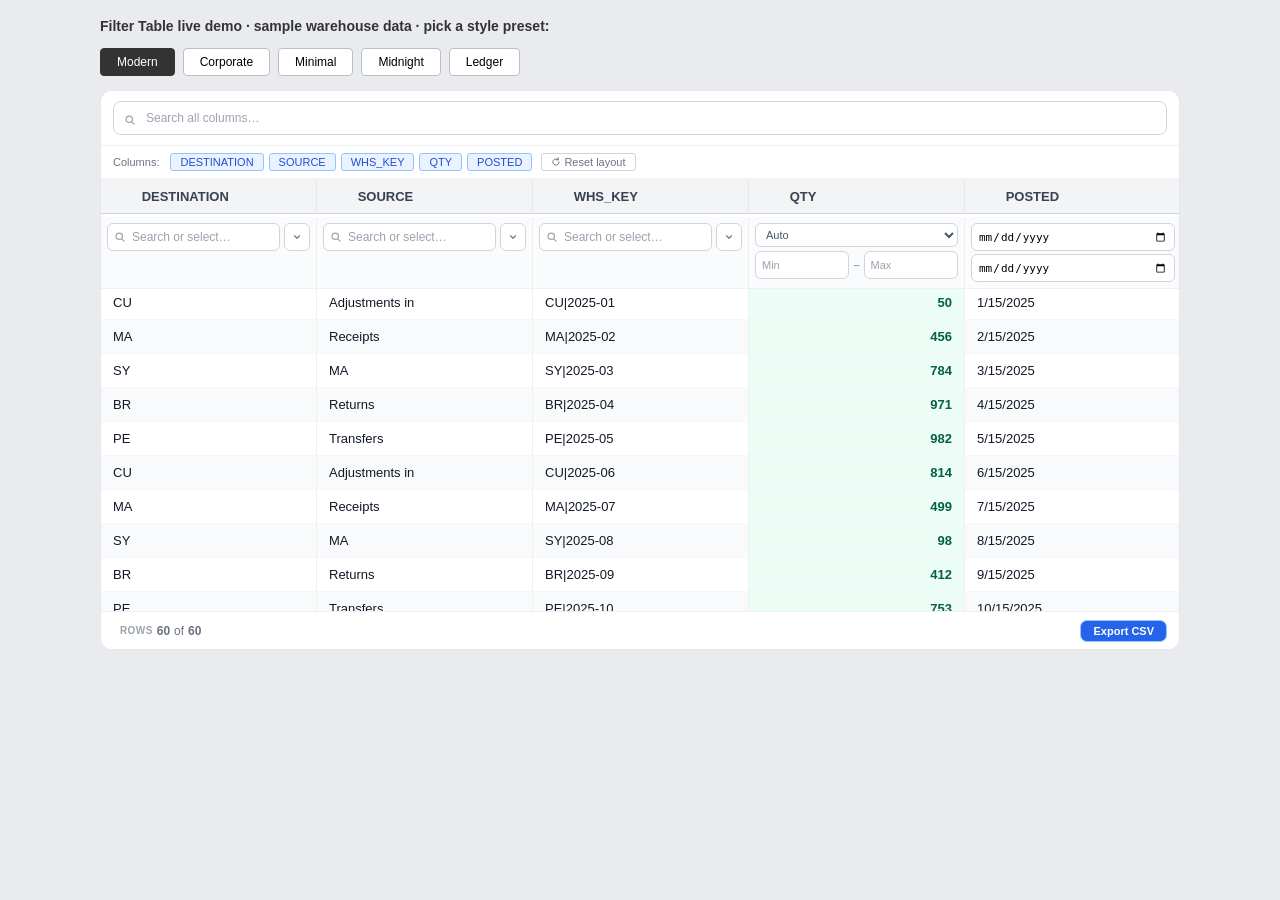
==== demo.html @ 3dacf533 "Filter Table website: product, support and privacy pages, live demo" ====
<!doctype html>
<html>
<head>
<meta charset="utf-8">
<title>Filter Table for Power BI - Live Demo</title>
<style>
  body { margin: 0; padding: 18px; background: #E9EBEF; font-family: "Segoe UI", Arial, sans-serif; }
  .bar { max-width: 1080px; margin: 0 auto 14px; display: flex; gap: 8px; align-items: center; }
  .bar b { font-size: 14px; color: #333; margin-right: 8px; font-weight: 600; }
  .bar button { padding: 6px 16px; border: 1px solid #B9BFC9; background: #fff; border-radius: 4px; cursor: pointer; font-size: 12px; }
  .bar button.on { background: #333; color: #fff; border-color: #333; }
  #stage { max-width: 1080px; height: 560px; margin: 0 auto; }
</style>
</head>
<body>
<div class="bar"><b>Filter Table live demo &middot; sample warehouse data &middot; pick a style preset:</b></div>
<div class="bar" id="btns"></div>
<div id="stage"></div>
<script>window.powerbi = { visuals: {} };</script>
<script>
var filterTableOm2024AAA;(()=>{"use strict";var t={754(t,e,o){o.d(e,{Ap:()=>f,Kx:()=>a,PA:()=>g,St:()=>l,Tn:()=>c,YJ:()=>n,iB:()=>p,jF:()=>u,sk:()=>h});var r=o(639);class i{}class s extends i{}class a{}class l extends i{}class n extends s{constructor(t){super(),Object.assign(this,null!=t?t:new Object({}))}}class c extends s{}class d extends i{constructor(t){super(),Object.assign(this,t)}getFormattingSlice(t,e){const o=this.type,i=this.name,s={displayName:(0,r.Ld)(this,"displayName",e),description:(0,r.Ld)(this,"description",e),uid:t+"-"+i};return Object.assign(Object.assign({},s),{control:{type:o,properties:this.getFormattingComponent(t,e)},disabled:this.disabled,disabledReason:(0,r.Ld)(this,"disabledReason",e)})}getFormattingComponent(t,e){let o=this.value;return(null==o?void 0:o.displayNameKey)&&(o={displayName:null==e?void 0:e.getDisplayName(o.displayNameKey),value:o.value}),{descriptor:r.yp(t,this),value:o}}getRevertToDefaultDescriptor(t){return[{objectName:t,propertyName:this.name}]}setPropertiesValues(t,e){var o;const i=null===(o=null==t?void 0:t[e])||void 0===o?void 0:o[this.name];this.value=r.De(this,i,this.value)}}class u extends d{constructor(t){super(t),this.type="ToggleSwitch"}}class h extends d{constructor(t){super(t),this.type="ColorPicker"}getFormattingComponent(t){return Object.assign(Object.assign({},super.getFormattingComponent(t)),{defaultColor:this.defaultColor,isNoFillItemSupported:this.isNoFillItemSupported})}}class p extends d{constructor(t){super(t),this.type="NumUpDown"}getFormattingComponent(t){return Object.assign(Object.assign({},super.getFormattingComponent(t)),{options:this.options})}}class f extends p{constructor(){super(...arguments),this.type="Slider"}}class g extends d{constructor(t){super(t),this.type="Dropdown"}getFormattingComponent(t,e){return Object.assign(Object.assign({},super.getFormattingComponent(t,e)),{items:this.getFormattingItems(e,this.items)})}getFormattingItems(t,e){return e.map(e=>Object.assign(Object.assign({},e),{displayName:(0,r.Ld)(e,"displayName",t)}))}setValue(t,e){const o=this.getFormattingItems(e,this.items).find(e=>e.value===t);this.value=o||this.items[0]}}},667(t,e,o){var r=o(754),i=o(639);o.d(e,["A",0,class{constructor(t){this.localizationManager=t}populateFormattingSettingsModel(t,e){var o,i;const s=new t,a=null===(o=null==e?void 0:e.metadata)||void 0===o?void 0:o.objects;return a&&(null===(i=s.cards)||void 0===i||i.forEach(t=>{var e;t instanceof r.St&&(null===(e=t.topLevelSlice)||void 0===e||e.setPropertiesValues(a,t.name));const o=t instanceof r.Tn?[t]:t.groups;null==o||o.forEach(e=>{var o,r,i,s;null===(o=e.topLevelSlice)||void 0===o||o.setPropertiesValues(a,t.name),null===(r=null==e?void 0:e.slices)||void 0===r||r.forEach(e=>{null==e||e.setPropertiesValues(a,t.name)}),null===(s=null===(i=null==e?void 0:e.container)||void 0===i?void 0:i.containerItems)||void 0===s||s.forEach(e=>{var o,r;null===(o=null==e?void 0:e.slices)||void 0===o||o.forEach(e=>{null==e||e.setPropertiesValues(a,t.name)}),null===(r=null==e?void 0:e.groups)||void 0===r||r.forEach(e=>{var o,r;null===(o=null==e?void 0:e.topLevelSlice)||void 0===o||o.setPropertiesValues(a,t.name),null===(r=null==e?void 0:e.slices)||void 0===r||r.forEach(e=>{null==e||e.setPropertiesValues(a,t.name)})})})})})),s}buildFormattingModel(t){const e={cards:[]};return t.cards.filter(({visible:t=!0})=>t).forEach(t=>{var o;const s={displayName:(0,i.Ld)(t,"displayName",this.localizationManager),description:(0,i.Ld)(t,"description",this.localizationManager),disabled:t.disabled,disabledReason:(0,i.Ld)(t,"disabledReason",this.localizationManager),groups:[],uid:t.name+"-card",analyticsPane:t.analyticsPane},a=t.name;this.setTopLevelToggleSliceClone(t,s,a),null===(o=t.onPreProcess)||void 0===o||o.call(t);const l=t instanceof r.Tn,n=l?[t].filter(({visible:t=!0})=>t):t.groups.filter(({visible:t=!0})=>t);null==n||n.forEach(t=>{const e=this.buildCardGroupInstances(t,s,l,a);s.groups.push(e)}),s.revertToDefaultDescriptors=this.getRevertToDefaultDescriptor(t),e.cards.push(s)}),e}buildCardGroupInstances(t,e,o,r){const s=t.name+"-group",a={displayName:o?void 0:(0,i.Ld)(t,"displayName",this.localizationManager),description:o?void 0:(0,i.Ld)(t,"description",this.localizationManager),slices:[],uid:s,collapsible:t.collapsible,delaySaveSlices:t.delaySaveSlices,disabled:t.disabled,disabledReason:(0,i.Ld)(t,"disabledReason",this.localizationManager)},l={};if(t.container){const e=a.uid+"-container",o=this.buildContainerGroupInstance(t.container,e,r,l);a.displayName="Apply settings to",a.sliceWithContainer=!1,a.collapsible=!1,a.container=o}return t.slices&&(this.setTopLevelToggleSliceClone(t,null==a.displayName?e:a,r),this.buildFormattingSlices({slices:t.slices,objectName:r,sliceNames:l,formattingSlices:a.slices})),a}buildContainerGroupInstance(t,e,o,r){const s={displayName:(0,i.Ld)(t,"displayName",this.localizationManager),description:(0,i.Ld)(t,"description",this.localizationManager),containerItems:[],uid:e};return t.containerItems.filter(({visible:t=!0})=>t).forEach(t=>{if(!t)return;const a=t.displayNameKey?t.displayNameKey:t.displayName,l=e+a,n={displayName:(0,i.Ld)(t,"displayName",this.localizationManager),slices:[],groups:[],uid:l};t.slices&&this.buildFormattingSlices({slices:t.slices,objectName:o,sliceNames:r,formattingSlices:n.slices}),t.groups&&t.groups.forEach(t=>{const e={displayName:(0,i.Ld)(t,"displayName",this.localizationManager),description:(0,i.Ld)(t,"description",this.localizationManager),slices:[],uid:t.name+"-container-group",collapsible:t.collapsible,delaySaveSlices:t.delaySaveSlices,disabled:t.disabled,disabledReason:(0,i.Ld)(t,"disabledReason",this.localizationManager)};this.setTopLevelToggleSliceClone(t,e,o),this.buildFormattingSlices({slices:t.slices,objectName:o,sliceNames:r,formattingSlices:e.slices}),n.groups.push(e)}),s.containerItems.push(n)}),s}buildFormattingSlices({slices:t,objectName:e,sliceNames:o,formattingSlices:r}){null==t||t.filter(({visible:t=!0})=>t).forEach(t=>{const i=null==t?void 0:t.getFormattingSlice(e,this.localizationManager);i&&(void 0===o[t.name]?o[t.name]=0:(o[t.name]++,i.uid=`${i.uid}-${o[t.name]}`),r.push(i))})}getRevertToDefaultDescriptor(t){var e;const o={},i=[];let s,a=[];t instanceof r.St&&t.topLevelSlice&&i.push(...null===(e=t.topLevelSlice)||void 0===e?void 0:e.getRevertToDefaultDescriptor(t.name));const l=t instanceof r.Tn?[t].filter(({visible:t=!0})=>t):t.groups.filter(({visible:t=!0})=>t);return null==l||l.forEach(e=>{var r,l;s=this.getSlicesRevertToDefaultDescriptor(t.name,e.slices,o,e.topLevelSlice),null===(l=null===(r=e.container)||void 0===r?void 0:r.containerItems)||void 0===l||l.forEach(e=>{var r;a=a.concat(this.getSlicesRevertToDefaultDescriptor(t.name,e.slices,o)),null===(r=e.groups)||void 0===r||r.forEach(e=>{a=a.concat(this.getSlicesRevertToDefaultDescriptor(t.name,e.slices,o))})}),i.push(...s.concat(a))}),i}getSlicesRevertToDefaultDescriptor(t,e,o,r){let i=[];return r&&(o[r.name]=!0,i=i.concat(r.getRevertToDefaultDescriptor(t))),null==e||e.forEach(e=>{e&&!o[e.name]&&(o[e.name]=!0,i=i.concat(e.getRevertToDefaultDescriptor(t)))}),i}setTopLevelToggleSliceClone(t,e,o){if(t.topLevelSlice){const r=t.topLevelSlice.getFormattingSlice(o,this.localizationManager);r.suppressDisplayName=!0,e.topLevelToggle=r}}}])},674(t,e,o){o.d(e,{OZ:()=>i.A,z0:()=>r});var r=o(754),i=o(667)},639(t,e,o){function r(t,e){return{objectName:t,propertyName:e.name,selector:e.selector,altConstantValueSelector:e.altConstantSelector,instanceKind:e.instanceKind}}function i(t,e,o){return null==e||"object"==typeof e&&!e.solid?o:e.solid?{value:null==e?void 0:e.solid.color}:"Dropdown"===(null==t?void 0:t.type)&&t.items?t.items.find(t=>t.value==e):e}function s(t,e,o){var r;return o&&t[e.toString()+"Key"]?o.getDisplayName(t[e.toString()+"Key"]):null===(r=t[e])||void 0===r?void 0:r.toString()}o.d(e,{De:()=>i,Ld:()=>s,yp:()=>r})},473(t,e,o){o.d(e,{S:()=>y});var r=o(674);class i extends r.z0.YJ{constructor(){super(...arguments),this.stylePreset=new r.z0.PA({name:"stylePreset",displayName:"Style preset",description:"One-click theme for the whole table. Presets override the colour settings below; choose Modern to use your own colours.",value:{displayName:"Modern",value:0},items:[{displayName:"Modern",value:0},{displayName:"Corporate",value:1},{displayName:"Minimal",value:2},{displayName:"Midnight",value:3},{displayName:"Ledger",value:4}]}),this.zebraRows=new r.z0.jF({name:"zebraRows",displayName:"Zebra rows",description:"Shade every other row with the alternate row colour",value:!0}),this.name="tableStyle_style",this.displayName="Style",this.slices=[this.stylePreset,this.zebraRows]}}class s extends r.z0.YJ{constructor(){super(...arguments),this.headerBgColor=new r.z0.sk({name:"headerBgColor",displayName:"Background",value:{value:"#F3F4F6"}}),this.headerFontColor=new r.z0.sk({name:"headerFontColor",displayName:"Text colour",value:{value:"#374151"}}),this.headerFontWeight=new r.z0.Ap({name:"headerFontWeight",displayName:"Font weight",value:600,options:{minValue:{type:0,value:300},maxValue:{type:1,value:900}}}),this.name="tableStyle_header",this.displayName="Header",this.slices=[this.headerBgColor,this.headerFontColor,this.headerFontWeight]}}class a extends r.z0.YJ{constructor(){super(...arguments),this.rowBgColor=new r.z0.sk({name:"rowBgColor",displayName:"Background",value:{value:"#FFFFFF"}}),this.alternateRowColor=new r.z0.sk({name:"alternateRowColor",displayName:"Alternate row colour",value:{value:"#F9FAFB"}}),this.rowFontColor=new r.z0.sk({name:"rowFontColor",displayName:"Text colour",value:{value:"#111827"}}),this.fontSize=new r.z0.Ap({name:"fontSize",displayName:"Font size (px)",value:13,options:{minValue:{type:0,value:9},maxValue:{type:1,value:24}}}),this.densityMode=new r.z0.PA({name:"densityMode",displayName:"Density",description:"Compact and Spacious use fixed row heights; Comfortable uses the row height below",value:{displayName:"Comfortable",value:1},items:[{displayName:"Compact",value:0},{displayName:"Comfortable",value:1},{displayName:"Spacious",value:2}]}),this.rowHeight=new r.z0.Ap({name:"rowHeight",displayName:"Row height (px)",value:34,options:{minValue:{type:0,value:22},maxValue:{type:1,value:80}}}),this.cellAlignment=new r.z0.PA({name:"cellAlignment",displayName:"Cell alignment",description:"Auto right-aligns numbers and left-aligns everything else",value:{displayName:"Auto",value:0},items:[{displayName:"Auto",value:0},{displayName:"Left",value:1},{displayName:"Centre",value:2},{displayName:"Right",value:3}]}),this.frozenColumns=new r.z0.iB({name:"frozenColumns",displayName:"Frozen columns (pin left)",description:"Keeps the first N columns visible while scrolling horizontally",value:0,options:{minValue:{type:0,value:0},maxValue:{type:1,value:5}}}),this.name="tableStyle_rows",this.displayName="Rows",this.slices=[this.rowBgColor,this.alternateRowColor,this.rowFontColor,this.fontSize,this.densityMode,this.rowHeight,this.cellAlignment,this.frozenColumns]}}class l extends r.z0.YJ{constructor(){super(...arguments),this.numberFormat=new r.z0.PA({name:"numberFormat",displayName:"Number format",value:{displayName:"Auto",value:0},items:[{displayName:"Auto",value:0},{displayName:"Currency",value:1},{displayName:"Percent",value:2},{displayName:"Integer",value:3}]}),this.currencySymbol=new r.z0.PA({name:"currencySymbol",displayName:"Currency symbol",value:{displayName:"AUD ($)",value:0},items:[{displayName:"AUD ($)",value:0},{displayName:"USD ($)",value:1},{displayName:"GBP (£)",value:2},{displayName:"EUR (€)",value:3},{displayName:"JPY (¥)",value:4}]}),this.decimalPlaces=new r.z0.iB({name:"decimalPlaces",displayName:"Decimal places",value:2,options:{minValue:{type:0,value:0},maxValue:{type:1,value:6}}}),this.dateFormat=new r.z0.PA({name:"dateFormat",displayName:"Date format",value:{displayName:"Local default",value:0},items:[{displayName:"Local default",value:0},{displayName:"DD/MM/YYYY",value:1},{displayName:"YYYY-MM-DD",value:2},{displayName:"Mon YYYY",value:3}]}),this.blankDisplay=new r.z0.PA({name:"blankDisplay",displayName:"Blank cell display",value:{displayName:"Empty",value:0},items:[{displayName:"Empty",value:0},{displayName:"Dash (—)",value:1},{displayName:"N/A",value:2},{displayName:"Zero",value:3}]}),this.name="tableStyle_values",this.displayName="Numbers & dates",this.slices=[this.numberFormat,this.currencySymbol,this.decimalPlaces,this.dateFormat,this.blankDisplay]}}class n extends r.z0.St{constructor(){super(...arguments),this.styleGroup=new i,this.headerGroup=new s,this.rowsGroup=new a,this.valuesGroup=new l,this.stylePreset=this.styleGroup.stylePreset,this.zebraRows=this.styleGroup.zebraRows,this.headerBgColor=this.headerGroup.headerBgColor,this.headerFontColor=this.headerGroup.headerFontColor,this.headerFontWeight=this.headerGroup.headerFontWeight,this.rowBgColor=this.rowsGroup.rowBgColor,this.alternateRowColor=this.rowsGroup.alternateRowColor,this.rowFontColor=this.rowsGroup.rowFontColor,this.fontSize=this.rowsGroup.fontSize,this.densityMode=this.rowsGroup.densityMode,this.rowHeight=this.rowsGroup.rowHeight,this.cellAlignment=this.rowsGroup.cellAlignment,this.frozenColumns=this.rowsGroup.frozenColumns,this.numberFormat=this.valuesGroup.numberFormat,this.currencySymbol=this.valuesGroup.currencySymbol,this.decimalPlaces=this.valuesGroup.decimalPlaces,this.dateFormat=this.valuesGroup.dateFormat,this.blankDisplay=this.valuesGroup.blankDisplay,this.name="tableStyle",this.displayName="Table style",this.groups=[this.styleGroup,this.headerGroup,this.rowsGroup,this.valuesGroup]}}class c extends r.z0.Tn{constructor(){super(...arguments),this.showFilters=new r.z0.jF({name:"showFilters",displayName:"Show column filters",value:!0}),this.showGlobalSearch=new r.z0.jF({name:"showGlobalSearch",displayName:"Global search bar",description:"One search box across all visible columns",value:!0}),this.filterBgColor=new r.z0.sk({name:"filterBgColor",displayName:"Filter input background",value:{value:"#FFFFFF"}}),this.numericFilterMode=new r.z0.PA({name:"numericFilterMode",displayName:"Numeric filter style",description:"How number columns filter by default; each column can override this from its own filter row",value:{displayName:"Auto detect",value:0},items:[{displayName:"Auto detect",value:0},{displayName:"Range (Min/Max)",value:1},{displayName:"Search values",value:2}]}),this.topLevelSlice=this.showFilters,this.name="filterStyle",this.displayName="Column filters",this.slices=[this.showGlobalSearch,this.filterBgColor,this.numericFilterMode]}}class d extends r.z0.YJ{constructor(){super(...arguments),this.enableRowSelection=new r.z0.jF({name:"enableRowSelection",displayName:"Row selection",description:"Click rows to cross-highlight other visuals; Ctrl and Shift multi-select",value:!0}),this.enableCopyActions=new r.z0.jF({name:"enableCopyActions",displayName:"Copy cell / selected rows",description:"Double-click copies a cell; right-click opens the copy menu",value:!0}),this.showColumnSelector=new r.z0.jF({name:"showColumnSelector",displayName:"Column show/hide bar",value:!0}),this.enableSaveLayout=new r.z0.jF({name:"enableSaveLayout",displayName:"Save column layout",description:"Column order, widths and hidden columns are remembered in the report",value:!0}),this.name="proFeatures_interaction",this.displayName="Selection & columns",this.slices=[this.enableRowSelection,this.enableCopyActions,this.showColumnSelector,this.enableSaveLayout]}}class u extends r.z0.YJ{constructor(){super(...arguments),this.enablePagination=new r.z0.jF({name:"enablePagination",displayName:"Pagination",value:!1}),this.pageSize=new r.z0.iB({name:"pageSize",displayName:"Rows per page",value:50,options:{minValue:{type:0,value:10},maxValue:{type:1,value:500}}}),this.topLevelSlice=this.enablePagination,this.name="proFeatures_pagination",this.displayName="Pagination",this.slices=[this.pageSize]}}class h extends r.z0.YJ{constructor(){super(...arguments),this.showTotals=new r.z0.jF({name:"showTotals",displayName:"Totals row",description:"Sums numeric columns across the filtered rows",value:!1}),this.showGroupSubtotals=new r.z0.jF({name:"showGroupSubtotals",displayName:"Group subtotals",value:!0}),this.enableExport=new r.z0.jF({name:"enableExport",displayName:"CSV export button",description:"Exports the filtered rows, not the raw table",value:!1}),this.name="proFeatures_totals",this.displayName="Totals & export",this.slices=[this.showTotals,this.showGroupSubtotals,this.enableExport]}}class p extends r.z0.St{constructor(){super(...arguments),this.selectionGroup=new d,this.paginationGroup=new u,this.totalsGroup=new h,this.enableRowSelection=this.selectionGroup.enableRowSelection,this.enableCopyActions=this.selectionGroup.enableCopyActions,this.showColumnSelector=this.selectionGroup.showColumnSelector,this.enableSaveLayout=this.selectionGroup.enableSaveLayout,this.enablePagination=this.paginationGroup.enablePagination,this.pageSize=this.paginationGroup.pageSize,this.showTotals=this.totalsGroup.showTotals,this.showGroupSubtotals=this.totalsGroup.showGroupSubtotals,this.enableExport=this.totalsGroup.enableExport,this.name="proFeatures",this.displayName="Interaction",this.groups=[this.selectionGroup,this.paginationGroup,this.totalsGroup]}}class f extends r.z0.YJ{constructor(){super(...arguments),this.enableConditionalFormatting=new r.z0.jF({name:"enableConditionalFormatting",displayName:"Conditional formatting",value:!0}),this.conditionalMode=new r.z0.PA({name:"conditionalMode",displayName:"Mode",value:{displayName:"Fixed target",value:0},items:[{displayName:"Fixed target",value:0},{displayName:"% of column max",value:1},{displayName:"Positive / negative",value:2}]}),this.conditionalTarget=new r.z0.iB({name:"conditionalTarget",displayName:"Green when above",value:0,options:{minValue:{type:0,value:-999999999},maxValue:{type:1,value:999999999}}}),this.conditionalThreshold=new r.z0.Ap({name:"conditionalThreshold",displayName:"Green when above (%)",value:50,options:{minValue:{type:0,value:0},maxValue:{type:1,value:100}}}),this.enableSparklines=new r.z0.jF({name:"enableSparklines",displayName:"Mini data bars",description:"Draws a proportional bar behind numeric values",value:!1}),this.topLevelSlice=this.enableConditionalFormatting,this.name="powerFeatures_conditional",this.displayName="Conditional formatting",this.slices=[this.conditionalMode,this.conditionalTarget,this.conditionalThreshold,this.enableSparklines]}}class g extends r.z0.YJ{constructor(){super(...arguments),this.groupByColumn=new r.z0.PA({name:"groupByColumn",displayName:"Group rows by",description:"Collapsible sections per value of the chosen column",value:{displayName:"Off",value:0},items:[{displayName:"Off",value:0},{displayName:"Column 1",value:1},{displayName:"Column 2",value:2},{displayName:"Column 3",value:3},{displayName:"Column 4",value:4},{displayName:"Column 5",value:5},{displayName:"Column 6",value:6},{displayName:"Column 7",value:7},{displayName:"Column 8",value:8},{displayName:"Column 9",value:9},{displayName:"Column 10",value:10},{displayName:"Column 11",value:11},{displayName:"Column 12",value:12},{displayName:"Column 13",value:13},{displayName:"Column 14",value:14},{displayName:"Column 15",value:15}]}),this.name="powerFeatures_grouping",this.displayName="Row grouping",this.slices=[this.groupByColumn]}}class m extends r.z0.YJ{constructor(){super(...arguments),this.enableColumnReorder=new r.z0.jF({name:"enableColumnReorder",displayName:"Drag to reorder",value:!0}),this.enableColumnResize=new r.z0.jF({name:"enableColumnResize",displayName:"Drag to resize",value:!0}),this.autoFitColumns=new r.z0.jF({name:"autoFitColumns",displayName:"Auto-fit widths",description:"Sizes each column to its content, up to the maximum width",value:!1}),this.equalColumnWidths=new r.z0.jF({name:"equalColumnWidths",displayName:"Equal widths",value:!1}),this.equalColumnWidth=new r.z0.iB({name:"equalColumnWidth",displayName:"Equal width (px)",value:140,options:{minValue:{type:0,value:50},maxValue:{type:1,value:1e3}}}),this.minColumnWidth=new r.z0.iB({name:"minColumnWidth",displayName:"Minimum width (px)",value:90,options:{minValue:{type:0,value:50},maxValue:{type:1,value:400}}}),this.maxColumnWidth=new r.z0.iB({name:"maxColumnWidth",displayName:"Maximum auto width (px)",value:360,options:{minValue:{type:0,value:120},maxValue:{type:1,value:1e3}}}),this.enableHyperlinks=new r.z0.jF({name:"enableHyperlinks",displayName:"Clickable hyperlinks",value:!0}),this.name="powerFeatures_columns",this.displayName="Columns & links",this.slices=[this.enableColumnReorder,this.enableColumnResize,this.autoFitColumns,this.equalColumnWidths,this.equalColumnWidth,this.minColumnWidth,this.maxColumnWidth,this.enableHyperlinks]}}class b extends r.z0.St{constructor(){super(...arguments),this.conditionalGroup=new f,this.groupingGroup=new g,this.columnsGroup=new m,this.enableConditionalFormatting=this.conditionalGroup.enableConditionalFormatting,this.conditionalMode=this.conditionalGroup.conditionalMode,this.conditionalTarget=this.conditionalGroup.conditionalTarget,this.conditionalThreshold=this.conditionalGroup.conditionalThreshold,this.enableSparklines=this.conditionalGroup.enableSparklines,this.groupByColumn=this.groupingGroup.groupByColumn,this.enableColumnReorder=this.columnsGroup.enableColumnReorder,this.enableColumnResize=this.columnsGroup.enableColumnResize,this.autoFitColumns=this.columnsGroup.autoFitColumns,this.equalColumnWidths=this.columnsGroup.equalColumnWidths,this.equalColumnWidth=this.columnsGroup.equalColumnWidth,this.minColumnWidth=this.columnsGroup.minColumnWidth,this.maxColumnWidth=this.columnsGroup.maxColumnWidth,this.enableHyperlinks=this.columnsGroup.enableHyperlinks,this.name="powerFeatures",this.displayName="Power features",this.groups=[this.conditionalGroup,this.groupingGroup,this.columnsGroup]}}class y extends r.z0.Kx{constructor(){super(...arguments),this.tableStyle=new n,this.filterStyle=new c,this.proFeatures=new p,this.powerFeatures=new b,this.cards=[this.tableStyle,this.filterStyle,this.proFeatures,this.powerFeatures]}}},848(t,e,o){o.d(e,{b:()=>f});var r=o(674),i=o(473);function s(t){return null==t?"":String(t).replace(/&/g,"&amp;").replace(/</g,"&lt;").replace(/>/g,"&gt;").replace(/"/g,"&quot;").replace(/'/g,"&#39;")}function a(t){if(!t)return"";try{const e=new Date(String(t));return isNaN(e.getTime())?"":e.toISOString().slice(0,10)}catch(t){return""}}function l(){return{text:"",multiSelected:new Set,numMin:"",numMax:"",dateFrom:"",dateTo:"",dropdownOpen:!1}}function n(t){return t.type?.numeric?"number":t.type?.dateTime?"date":"text"}const c=["A$","$","£","€","¥"],d='<svg class="ft-icon" viewBox="0 0 16 16" fill="none" stroke="currentColor" stroke-width="1.6" stroke-linecap="round"><circle cx="7" cy="7" r="4.2"/><line x1="10.4" y1="10.4" x2="13.6" y2="13.6"/></svg>',u='<svg class="ft-icon ft-icon-xs" viewBox="0 0 16 16" fill="none" stroke="currentColor" stroke-width="1.8" stroke-linecap="round"><line x1="4.2" y1="4.2" x2="11.8" y2="11.8"/><line x1="11.8" y1="4.2" x2="4.2" y2="11.8"/></svg>',h='<svg class="ft-icon ft-icon-xs" viewBox="0 0 16 16" fill="none" stroke="currentColor" stroke-width="1.8" stroke-linecap="round" stroke-linejoin="round"><polyline points="4,6 8,10 12,6"/></svg>',p='<svg class="ft-icon ft-icon-xs" viewBox="0 0 16 16" fill="none" stroke="currentColor" stroke-width="1.8" stroke-linecap="round" stroke-linejoin="round"><polyline points="6,4 10,8 6,12"/></svg>';class f{constructor(t){this.tableData=null,this.filters=[],this.globalSearch="",this.hiddenCols=new Set,this.selectedRows=new Set,this.lastSelectedKey=null,this.lastDisplayRowKeys=[],this.sortCol=-1,this.sortDir=1,this.currentPage=1,this.columnOrder=[],this.columnWidths={},this.columnFilterModes={},this.groupCollapsed={},this.uniqueValuesCache={},this.filterApplyTimer=null,this.localRenderTimer=null,this.layoutPersistTimer=null,this.focusReq=null,this.viewport={width:0,height:0},this.isHighContrast=!1,this.hcColors={fg:"#ffffff",bg:"#000000",accent:"#ffff00",border:"#ffffff"},this._outsideMouseHandler=null,this._outsideKeyHandler=null,this.layoutLoadedKey="",this.layoutStore={},this.layoutHydrated=!1,this.selectionIdCache={},this.rowKeyIndex=null,this.rowIndexMap=null,this.lastChromeKey=null,this.lastSelectionSignature=void 0,this.rawTable=null,this.target=t.element,this.host=t.host;try{this.selectionManager=t.host&&"function"==typeof t.host.createSelectionManager?t.host.createSelectionManager():null}catch(t){this.selectionManager=null}try{this.selectionManager?.registerOnSelectCallback?.(t=>{t&&t.length||(this.selectedRows.clear(),this.lastSelectedKey=null,this.lastSelectionSignature=void 0,this.tableData&&this.render())})}catch(t){}this.formattingService=new r.OZ,this.settings=new i.S,this.target.style.overflow="hidden",this.target.style.fontFamily="'Segoe UI', Arial, sans-serif"}layoutGet(t){return Object.prototype.hasOwnProperty.call(this.layoutStore,t)?this.layoutStore[t]:null}layoutSet(t,e){this.layoutStore[t]=String(e),this.schedulePersistLayout()}layoutRemove(t){delete this.layoutStore[t],this.schedulePersistLayout()}schedulePersistLayout(){this.host&&"function"==typeof this.host.persistProperties&&(this.layoutPersistTimer&&clearTimeout(this.layoutPersistTimer),this.layoutPersistTimer=window.setTimeout(()=>{this.layoutPersistTimer=null;try{this.host.persistProperties({merge:[{objectName:"layoutPersist",selector:null,properties:{state:JSON.stringify(this.layoutStore)}}]})}catch(t){}},400))}destroy(){try{this._outsideMouseHandler&&document.removeEventListener("mousedown",this._outsideMouseHandler),this._outsideKeyHandler&&document.removeEventListener("keydown",this._outsideKeyHandler),this.filterApplyTimer&&clearTimeout(this.filterApplyTimer),this.localRenderTimer&&clearTimeout(this.localRenderTimer),this.layoutPersistTimer&&clearTimeout(this.layoutPersistTimer)}catch(t){}}getSelectionIdForRow(t){try{if(this.selectionIdCache||(this.selectionIdCache={}),void 0!==this.selectionIdCache[t])return this.selectionIdCache[t];if(!this.rawTable||!this.host||"function"!=typeof this.host.createSelectionIdBuilder)return null;const e=this.host.createSelectionIdBuilder().withTable(this.rawTable,t).createSelectionId();return this.selectionIdCache[t]=e,e}catch(t){return null}}ensureRowKeyIndex(){if(this.rowKeyIndex)return this.rowKeyIndex;const t={};try{(this.tableData?.rows||[]).forEach((e,o)=>{const r=this.getRowKey(e);(t[r]=t[r]||[]).push(o)})}catch(t){}return this.rowKeyIndex=t,t}syncHostSelection(){try{if(!this.selectionManager)return;const t=Array.from(this.selectedRows).sort().join("|");if(t===this.lastSelectionSignature)return;this.lastSelectionSignature=t;const e=[],o=this.ensureRowKeyIndex();this.selectedRows.forEach(t=>{(o[t]||[]).forEach(t=>{const o=this.getSelectionIdForRow(t);o&&e.push(o)})}),e.length?this.selectionManager.select(e):this.selectionManager.clear()}catch(t){}}update(t){try{this.host.eventService.renderingStarted(t)}catch(t){}try{this.viewport=t.viewport||{width:this.target.clientWidth||0,height:this.target.clientHeight||0},510!==t.type&&2!==t.type&&8!==t.type||this.detectHighContrast(t);const e=t.dataViews;if(!e?.length){this.renderEmpty();try{this.host.eventService.renderingFinished(t)}catch(t){}return}this.settings=this.formattingService.populateFormattingSettingsModel(i.S,e[0]);try{const t=e[0]&&e[0].metadata&&e[0].metadata.objects,o=t&&t.layoutPersist&&t.layoutPersist.state;if(o&&!this.layoutHydrated){this.layoutHydrated=!0;const t=JSON.parse(String(o));for(const e in t)Object.prototype.hasOwnProperty.call(this.layoutStore,e)||(this.layoutStore[e]=String(t[e]))}}catch(t){}const o=e[0],r=o?.table?{columns:o.table.columns.map((t,e)=>({name:t.displayName,type:n(t),index:e,queryName:t.queryName})),rows:(o.table.rows||[]).map(t=>t.map(t=>t??null))}:null;if(!r?.columns.length){this.renderEmpty();try{this.host.eventService.renderingFinished(t)}catch(t){}return}this.rawTable=o&&o.table||null,this.selectionIdCache={},this.lastSelectionSignature=void 0,this.rowKeyIndex=null;const s=new WeakMap;for((r.rows||[]).forEach((t,e)=>s.set(t,e)),this.rowIndexMap=s,this.tableData&&this.tableData.columns.length===r.columns.length&&!this.tableData.columns.some((t,e)=>t.queryName!==r.columns[e].queryName)||(this.sortCol=-1,this.sortDir=1,this.filters=r.columns.map((t,e)=>this.filters[e]??l()),this.selectedRows.clear(),this.uniqueValuesCache={}),this.tableData=r;this.filters.length<this.tableData.columns.length;)this.filters.push(l());this.filters.length=this.tableData.columns.length,this.updateUniqueValueCache(),this.ensureColumnState(),this.render();try{this.host.eventService.renderingFinished(t)}catch(t){}}catch(e){try{this.host.eventService.renderingFailed(t,String(e))}catch(t){}}}detectHighContrast(t){try{if(t.highContrastModeColors||this.host.colorPalette?.isHighContrast){this.isHighContrast=!0;const t=this.host.colorPalette;this.hcColors={fg:t?.foreground?.value||"#ffffff",bg:t?.background?.value||"#000000",accent:t?.foregroundSelected?.value||"#ffff00",border:t?.hyperlink?.value||"#ffffff"}}else this.isHighContrast=!1}catch(t){}}ensureColumnState(){if(!this.tableData)return;const t=this.tableData.columns.length,e=new Set(this.columnOrder.filter(e=>e<t));if(e.size!==t||this.columnOrder.length!==t){const o=Array.from({length:t},(t,e)=>e).filter(t=>!e.has(t));this.columnOrder=[...this.columnOrder.filter(e=>e<t),...o]}}getVisibleColIndexes(){return this.ensureColumnState(),this.columnOrder.filter(t=>!this.hiddenCols.has(t))}getLayoutKey(){return this.tableData?"ft_layout_"+this.tableData.columns.map(t=>t.queryName||t.name).join("|"):""}saveLayoutState(){if(this.settings.proFeatures?.enableSaveLayout?.value)try{const t=this.getLayoutKey();if(!t)return;this.layoutSet(t,JSON.stringify({order:this.columnOrder,widths:this.columnWidths,hidden:Array.from(this.hiddenCols),filterModes:this.columnFilterModes}))}catch(t){}}loadLayoutState(){try{const t=this.getLayoutKey();if(!t||this.layoutLoadedKey===t)return;this.layoutLoadedKey=t;const e=this.layoutGet(t);if(!e)return;const o=JSON.parse(e),r=this.tableData?.columns.length??0;o.order&&Array.isArray(o.order)&&o.order.length===r&&(this.columnOrder=o.order),o.widths&&(this.columnWidths=o.widths),o.hidden&&(this.hiddenCols=new Set(o.hidden)),o.filterModes&&(this.columnFilterModes=o.filterModes)}catch(t){}}resetLayoutState(){try{this.layoutRemove(this.getLayoutKey())}catch(t){}this.columnOrder=[],this.columnWidths={},this.hiddenCols=new Set,this.columnFilterModes={},this.layoutLoadedKey="",this.ensureColumnState(),this.render()}isManagedWidthMode(){const t=this.settings.powerFeatures;return!(!t?.equalColumnWidths?.value&&!t?.autoFitColumns?.value)}getColumnWidth(t){const e=this.settings.powerFeatures,o=Math.max(50,e?.minColumnWidth?.value??90),r=Math.max(o+10,e?.maxColumnWidth?.value??360);return e?.equalColumnWidths?.value?Math.max(o,Math.min(r,e?.equalColumnWidth?.value??140)):null!=this.columnWidths[String(t)]?Math.max(o,this.columnWidths[String(t)]):e?.autoFitColumns?.value?Math.max(o,Math.min(r,this.measureColWidth(t))):Math.max(o,140)}measureColWidth(t){const e=this.tableData?.columns[t];if(!e)return 140;const o=8*e.name.length+40,r=(this.tableData?.rows||[]).slice(0,30).map(e=>String(e[t]??"")).reduce((t,e)=>Math.max(t,7*e.length+20),0);return Math.max(o,r)}getAvailableWidth(){return this.viewport.width||this.target.clientWidth||600}getTableWidth(t){const e=t.reduce((t,e)=>t+this.getColumnWidth(e),0);return Math.max(this.getAvailableWidth(),e)}getStickyLeft(t){const e=this.getVisibleColIndexes();let o=0;for(const r of e){if(r===t)break;o+=this.getColumnWidth(r)}return o}getChoiceVal(t){const e=t?.value;return Number(e&&"object"==typeof e&&"value"in e?e.value:e??0)}getNumericFilterMode(t){const e=this.columnFilterModes[String(t)];if("range"===e)return"range";if("search"===e)return"search";const o=this.getChoiceVal(this.settings.filterStyle?.numericFilterMode??{value:0});return 1===o?"range":2===o||this.getUniqueValues(t).length<=20?"search":"range"}getColFilterModeOverride(t){return this.columnFilterModes[String(t)]??"auto"}updateUniqueValueCache(){if(this.tableData)try{this.tableData.columns.forEach((t,e)=>{const o=t.queryName||t.name||String(e),r=this.uniqueValuesCache[o]||new Set;(this.tableData.rows||[]).forEach(t=>{const o=String(t[e]??"");""!==o&&r.add(o)}),this.uniqueValuesCache[o]=r})}catch(t){}}getUniqueValues(t){if(!this.tableData)return[];const e=this.tableData.columns[t],o=e?.queryName||e?.name||String(t),r=new Set;return(this.uniqueValuesCache[o]||new Set).forEach(t=>{""!==t&&r.add(t)}),(this.tableData.rows||[]).forEach(e=>{const o=String(e[t]??"");""!==o&&r.add(o)}),Array.from(r).sort((t,e)=>t.localeCompare(e,void 0,{numeric:!0}))}getDropdownValues(t){if(!this.tableData)return[];const e=this.filters[t]||l(),o=(e.text||"").trim().toLowerCase(),r=e.multiSelected||new Set,i=this.globalSearch.trim()||this.filters.some((e,o)=>!(o===t||!e)&&(e.text||e.multiSelected.size>0||e.numMin||e.numMax||e.dateFrom||e.dateTo)),s=new Set;i?(this.tableData.rows||[]).forEach(e=>{if(!this.rowPassesFilter(e,t))return;const o=String(e[t]??"");""!==o&&s.add(o)}):this.getUniqueValues(t).forEach(t=>{""!==t&&s.add(t)}),r.forEach(t=>{""!==t&&s.add(t)});let a=Array.from(s).sort((t,e)=>t.localeCompare(e,void 0,{numeric:!0}));if(o){const e=this.tableData.columns[t];a=a.filter(t=>this.textMatchesCell(t,e,o)||r.has(t))}return a.sort((t,e)=>r.has(t)===r.has(e)?t.localeCompare(e,void 0,{numeric:!0}):r.has(t)?-1:1)}textMatchesCell(t,e,o){const r=o.toLowerCase(),i=r.replace(/[,.\s]/g,"");return[String(t??""),this.formatValue(t,e.type||"text")].some(t=>{const e=t.toLowerCase();return e.includes(r)||i&&e.replace(/[,.\s]/g,"").includes(i)})}rowPassesFilter(t,e=-1){if(!this.tableData)return!0;const o=this.tableData.columns;if(this.globalSearch.trim()){const e=this.globalSearch.trim();if(!o.some((o,r)=>!this.hiddenCols.has(r)&&this.textMatchesCell(t[r],o,e)))return!1}return o.every((o,r)=>{if(r===e)return!0;const i=this.filters[r],s=t[r],l=String(s??"");if(i.text&&!this.textMatchesCell(s,o,i.text))return!1;if(i.multiSelected.size>0&&!i.multiSelected.has(l))return!1;if("number"===o.type){const t=Number(s);if(""!==i.numMin&&t<Number(i.numMin))return!1;if(""!==i.numMax&&t>Number(i.numMax))return!1}if("date"===o.type&&(i.dateFrom||i.dateTo)){const t=a(s);if(!t)return!1;if(i.dateFrom&&t<i.dateFrom)return!1;if(i.dateTo&&t>i.dateTo)return!1}return!0})}getFilteredRows(){if(!this.tableData)return[];let t=this.tableData.rows.filter(t=>this.rowPassesFilter(t));if(this.sortCol>=0&&this.sortCol<this.tableData.columns.length){const e=this.tableData.columns[this.sortCol];t.sort((t,o)=>{const r=t[this.sortCol],i=o[this.sortCol];return null==r?1:null==i?-1:"number"===e.type?(Number(r)-Number(i))*this.sortDir:"date"===e.type?a(r).localeCompare(a(i))*this.sortDir:String(r).localeCompare(String(i),void 0,{numeric:!0})*this.sortDir})}return t}getBlankDisplay(){const t=this.getChoiceVal(this.settings.tableStyle?.blankDisplay??{value:0});return 1===t?"—":2===t?"N/A":3===t?"0":""}getCellAlign(t){const e=this.getChoiceVal(this.settings.tableStyle?.cellAlignment??{value:0});return 1===e?"left":2===e?"center":3===e||"number"===t?.type?"right":"left"}getCurrencySymbol(){const t=this.getChoiceVal(this.settings.tableStyle?.currencySymbol??{value:0});return c[t]??"A$"}formatNumber(t){const e=Number(t);if(isNaN(e))return String(t??"");const o=this.getChoiceVal(this.settings.tableStyle?.numberFormat??{value:0}),r=Math.max(0,Math.min(6,this.settings.tableStyle?.decimalPlaces?.value??2));return 1===o?this.getCurrencySymbol()+e.toLocaleString(void 0,{minimumFractionDigits:r,maximumFractionDigits:r}):2===o?(100*e).toLocaleString(void 0,{minimumFractionDigits:r,maximumFractionDigits:r})+"%":3===o?e.toLocaleString(void 0,{maximumFractionDigits:0}):e.toLocaleString(void 0,{maximumFractionDigits:r})}formatDate(t){const e=new Date(String(t));if(isNaN(e.getTime()))return String(t??"");const o=this.getChoiceVal(this.settings.tableStyle?.dateFormat??{value:0}),r=String(e.getDate()).padStart(2,"0"),i=String(e.getMonth()+1).padStart(2,"0"),s=e.getFullYear();return 1===o?`${r}/${i}/${s}`:2===o?`${s}-${i}-${r}`:3===o?e.toLocaleDateString(void 0,{month:"short",year:"numeric"}):e.toLocaleDateString()}formatValue(t,e){if(null==t||""===t)return this.getBlankDisplay();if("number"===e)return this.formatNumber(t);if("date"===e)try{return this.formatDate(t)}catch(e){return String(t)}return String(t)}getNumberStats(t){const e={};return this.tableData?(this.tableData.columns.forEach(o=>{if("number"!==o.type)return;const r=t.map(t=>Number(t[o.index])).filter(t=>!isNaN(t));r.length&&(e[o.index]={min:Math.min(...r),max:Math.max(...r)})}),e):e}getConditionalStyle(t,e,o){if(!this.settings.powerFeatures?.enableConditionalFormatting?.value)return"";if("number"!==e.type)return"";const r=Number(t);if(isNaN(r))return"";const i=this.getChoiceVal(this.settings.powerFeatures?.conditionalMode??{value:0});if(2===i)return r<0?"background:#FEF2F2;color:#991B1B;font-weight:600;":r>0?"background:#ECFDF5;color:#065F46;font-weight:600;":"";if(1===i){const t=o[e.index];if(!t||t.max===t.min)return"";const i=(r-t.min)/(t.max-t.min)*100,s=this.settings.powerFeatures?.conditionalThreshold?.value??50;return i>=s?"background:#ECFDF5;color:#065F46;font-weight:600;":i<100-s?"background:#FEF2F2;color:#991B1B;font-weight:600;":""}const s=Number(this.settings.powerFeatures?.conditionalTarget?.value??0);return r<0?"background:#FEF2F2;color:#991B1B;font-weight:600;":r>s?"background:#ECFDF5;color:#065F46;font-weight:600;":""}getRowKey(t){const e=this.rowIndexMap?.get(t);return encodeURIComponent((t||[]).map(t=>null==t?"":String(t)).join("␟"))+"␟#"+(e??"")}getGroupColIndex(){const t=Math.floor(this.getChoiceVal(this.settings.powerFeatures?.groupByColumn??{value:0}))-1;return this.tableData&&t>=0&&t<this.tableData.columns.length?t:-1}buildDisplayItems(t){const e=this.getGroupColIndex();if(e<0)return t.map(t=>({type:"row",row:t}));const o=new Map;t.forEach(t=>{const r=String(t[e]??"(blank)");o.has(r)||o.set(r,[]),o.get(r).push(t)});const r=[];return o.forEach((t,o)=>{r.push({type:"group",key:o,col:e,count:t.length}),this.groupCollapsed[o]||(t.forEach(t=>r.push({type:"row",row:t,groupKey:o})),this.settings.proFeatures?.showGroupSubtotals?.value&&r.push({type:"subtotal",key:o,rows:t}))}),r}countActiveFilters(){let t=this.globalSearch.trim()?1:0;return this.filters.forEach(e=>{e.text&&t++,e.multiSelected.size>0&&t++,(e.numMin||e.numMax)&&t++,(e.dateFrom||e.dateTo)&&t++}),t}getFilterChips(){if(!this.tableData)return"";const t=[];return this.globalSearch.trim()&&t.push(`<button class="ft-filter-chip" data-chip-type="global"><span>Search</span><strong>${s(this.globalSearch.trim())}</strong><em>${u}</em></button>`),this.filters.forEach((e,o)=>{if(!e)return;const r=this.tableData.columns[o],i=r?.name??`Col ${o+1}`;if(e.multiSelected.size>0){const r=Array.from(e.multiSelected),a=r.slice(0,2).map(s).join(", ")+(r.length>2?" +"+(r.length-2):"");t.push(`<button class="ft-filter-chip" data-chip-type="col" data-chip-col="${o}"><span>${s(i)}</span><strong>${a}</strong><em>${u}</em></button>`)}else e.text?t.push(`<button class="ft-filter-chip" data-chip-type="col" data-chip-col="${o}"><span>${s(i)}</span><strong>contains ${s(e.text)}</strong><em>${u}</em></button>`):e.numMin||e.numMax?t.push(`<button class="ft-filter-chip" data-chip-type="col" data-chip-col="${o}"><span>${s(i)}</span><strong>${s(e.numMin||"min")} – ${s(e.numMax||"max")}</strong><em>${u}</em></button>`):(e.dateFrom||e.dateTo)&&t.push(`<button class="ft-filter-chip" data-chip-type="col" data-chip-col="${o}"><span>${s(i)}</span><strong>${s(e.dateFrom||"from")} – ${s(e.dateTo||"to")}</strong><em>${u}</em></button>`)}),t.length?`<div class="ft-active-filters"><span class="ft-chip-label">Active filters</span>${t.join("")}<button class="ft-filter-chip-clear" id="ft-clear-chip-all">Clear all</button></div>`:""}getTypeBadge(t){const e=this.tableData?.columns[t]?.type;return"number"===e?"#":"date"===e?"D":"T"}isUrl(t){return/^https?:\/\//i.test(String(t||"").trim())}renderCell(t,e,o){const r=this.formatValue(t,e.type),i=String(t??"").trim();if(this.settings.powerFeatures?.enableHyperlinks?.value&&this.isUrl(i))return`<a class="ft-link" href="${s(i)}" target="_blank" rel="noopener noreferrer">${s(r||i)}</a>`;if(this.settings.powerFeatures?.enableSparklines?.value&&"number"===e.type){const i=Number(t),a=o[e.index];if(!isNaN(i)&&a)return`<div class="ft-spark"><div class="ft-spark-bar" style="width:${(a.max===a.min?100:Math.max(0,Math.min(100,(i-a.min)/(a.max-a.min)*100))).toFixed(1)}%"></div><span>${s(r)}</span></div>`}return s(r)}copyText(t){if(null!=t)try{navigator.clipboard.writeText(String(t)).then(()=>this.showToast("Copied"),()=>this.fallbackCopy(String(t)))}catch(e){this.fallbackCopy(String(t))}}fallbackCopy(t){try{const e=document.createElement("textarea");e.value=t,e.style.cssText="position:fixed;left:-9999px;top:0;",document.body.appendChild(e),e.select(),document.execCommand("copy"),e.remove(),this.showToast("Copied")}catch(t){this.showToast("Copy blocked")}}showToast(t){try{this.target.querySelector(".ft-toast")?.remove();const e=document.createElement("div");e.className="ft-toast",e.textContent=t,this.target.appendChild(e),setTimeout(()=>{try{e.remove()}catch(t){}},1400)}catch(t){}}showContextMenu(t,e,o){if(!this.settings.proFeatures?.enableCopyActions?.value)return;this.target.querySelector(".ft-context-menu")?.remove();const r=document.createElement("div");r.className="ft-context-menu";const i=this.target.getBoundingClientRect(),s=Math.max(4,e-i.left),a=Math.max(4,o-i.top);r.style.cssText=`position:absolute;left:${s}px;top:${a}px;z-index:99999;`,r.innerHTML='<button type="button" class="ft-cm-item" data-action="copy-value">Copy value</button>',this.target.style.position="relative",this.target.appendChild(r),r.addEventListener("mousedown",t=>{t.preventDefault(),t.stopPropagation()}),r.addEventListener("click",e=>{e.stopPropagation();const o=e.target.closest(".ft-cm-item");"copy-value"===o?.dataset.action&&(this.copyText(t),setTimeout(()=>r.remove(),300))}),setTimeout(()=>{document.addEventListener("mousedown",()=>{try{r.remove()}catch(t){}},{once:!0})},0)}copySelectedRows(){if(!this.tableData)return;const t=this.getVisibleColIndexes(),e=this.getFilteredRows().filter(t=>this.selectedRows.has(this.getRowKey(t)));if(!e.length)return;const o=t.map(t=>this.tableData.columns[t].name).join("\t"),r=e.map(e=>t.map(t=>String(e[t]??"").replace(/\t|\r?\n/g," ")).join("\t")).join("\n");this.copyText(o+"\n"+r)}csvEsc(t){return`"${String(t??"").replace(/"/g,'""').replace(/\r?\n/g," ")}"`}buildCsv(){if(!this.tableData)return"";const t=this.getVisibleColIndexes().map(t=>this.tableData.columns[t]);return"\ufeff"+t.map(t=>this.csvEsc(t.name)).join(",")+"\r\n"+this.getFilteredRows().map(e=>t.map(t=>this.csvEsc(e[t.index])).join(",")).join("\r\n")}async exportCsv(){const t=this.buildCsv();if(!t)return void this.showToast("No rows to export");const e=this.host.downloadService;if(e?.exportVisualsContent)try{return await e.exportVisualsContent(t,"filter-table-export.csv","csv","Filter Table CSV export"),void this.showToast("CSV download requested")}catch(t){}this.copyText(t.replace(/^\uFEFF/,"")),this.showToast("Export unavailable, CSV copied to clipboard")}getFilterTarget(t){try{const e=this.rawTable?.columns?.[t.index]?.expr;if(e?.source?.entity&&e?.ref)return{table:String(e.source.entity),column:String(e.ref)}}catch(t){}const e=t.queryName?String(t.queryName):"";if(!e||e.indexOf(".")<0||e.indexOf("(")>=0)return null;const o=e.split("."),r=o.pop(),i=o.join(".");return i&&r?{table:i,column:r}:null}getPowerBIFilters(){if(!this.tableData)return[];const t=[];return this.tableData.columns.forEach((e,o)=>{const r=this.filters[o],i=this.getFilterTarget(e);if(r&&i)if("text"===e.type)r.multiSelected.size>0?t.push({$schema:"https://powerbi.com/product/schema#basic",target:i,operator:"In",values:Array.from(r.multiSelected),filterType:1}):r.text&&t.push({$schema:"https://powerbi.com/product/schema#advanced",target:i,logicalOperator:"And",conditions:[{operator:"Contains",value:r.text}],filterType:0});else if("number"===e.type)if("search"===this.getNumericFilterMode(o)){if(r.multiSelected.size>0){const e=Array.from(r.multiSelected).map(t=>Number(String(t).replace(/,/g,""))).filter(t=>!isNaN(t));e.length&&t.push({$schema:"https://powerbi.com/product/schema#basic",target:i,operator:"In",values:e,filterType:1})}else if(r.text){const e=this.getDropdownValues(o).map(t=>Number(String(t).replace(/,/g,""))).filter(t=>!isNaN(t));e.length&&e.length<=500&&t.push({$schema:"https://powerbi.com/product/schema#basic",target:i,operator:"In",values:e,filterType:1})}}else{const e=[];""!==r.numMin&&e.push({operator:"GreaterThanOrEqual",value:Number(r.numMin)}),""!==r.numMax&&e.push({operator:"LessThanOrEqual",value:Number(r.numMax)}),e.length&&t.push({$schema:"https://powerbi.com/product/schema#advanced",target:i,logicalOperator:"And",conditions:e,filterType:0})}else if("date"===e.type){const e=[];r.dateFrom&&e.push({operator:"GreaterThanOrEqual",value:r.dateFrom}),r.dateTo&&e.push({operator:"LessThanOrEqual",value:r.dateTo}),e.length&&t.push({$schema:"https://powerbi.com/product/schema#advanced",target:i,logicalOperator:"And",conditions:e,filterType:0})}}),t}schedulePowerBIFilters(){this.filterApplyTimer&&clearTimeout(this.filterApplyTimer),this.filterApplyTimer=window.setTimeout(()=>{this.filterApplyTimer=null,this.applyPowerBIFilters()},300)}applyPowerBIFilters(){if(this.filterApplyTimer&&(clearTimeout(this.filterApplyTimer),this.filterApplyTimer=null),!this.host||"function"!=typeof this.host.applyJsonFilter)return;const t=this.getPowerBIFilters();try{const e=this.host.applyJsonFilter;t.length?e.call(this.host,t,"general","filter",2):e.call(this.host,null,"general","filter",1)}catch(t){console.warn("FilterTable: applyJsonFilter failed",t)}}captureActiveInput(t){try{const e=t,o="ft-global-search"===t.id?"global":t.classList.contains("ft-filter")?"filter":t.classList.contains("ft-range-input")?"range":"";if(!o)return;this.focusReq={type:o,col:t.dataset?.col??"",range:t.dataset?.range??"",start:"number"==typeof e.selectionStart?e.selectionStart:0,end:"number"==typeof e.selectionEnd?e.selectionEnd:0}}catch(t){}}restoreInputFocus(){const t=this.focusReq;t&&setTimeout(()=>{try{let e=null;"global"===t.type?e=this.target.querySelector("#ft-global-search"):"filter"===t.type?e=this.target.querySelector(`.ft-filter[data-col="${t.col}"]`):"range"===t.type&&(e=this.target.querySelector(`.ft-range-input[data-col="${t.col}"][data-range="${t.range}"]`)),e&&(e.focus({preventScroll:!0}),"function"==typeof e.setSelectionRange&&e.setSelectionRange(t.start,t.end))}catch(t){}},0)}scheduleLocalRender(t){this.captureActiveInput(t),this.localRenderTimer&&clearTimeout(this.localRenderTimer),this.localRenderTimer=window.setTimeout(()=>{this.localRenderTimer=null,this.render()},150)}renderEmpty(){const t=this.isHighContrast?this.hcColors.fg:"#374151",e=this.isHighContrast?this.hcColors.fg:"#6B7280",o=this.isHighContrast?this.hcColors.border:"#E5E7EB",r=this.isHighContrast?this.hcColors.bg:"#FFFFFF";this.lastChromeKey=null,this.target.innerHTML=`\n            <div style="display:flex;align-items:center;justify-content:center;height:100%;background:${r};border:1px solid ${o};border-radius:12px;box-sizing:border-box;font-family:'Segoe UI',Arial,sans-serif;">\n                <div style="max-width:420px;padding:24px;text-align:left;">\n                    <div style="font-size:16px;font-weight:700;color:${t};margin-bottom:4px;">Filter Table</div>\n                    <div style="font-size:12px;color:${e};margin-bottom:14px;">A table with built-in column filters, search, sorting and export.</div>\n                    <ol style="margin:0;padding-left:18px;font-size:12px;color:${t};line-height:1.9;">\n                        <li>Drag fields into the <strong>Columns</strong> bucket &mdash; text, numbers and dates all work.</li>\n                        <li>Filter with the search boxes under each header, or use the dropdown to pick values.</li>\n                        <li>Click a header to sort. Right-click a cell to copy it.</li>\n                    </ol>\n                    <div style="font-size:11px;color:${e};margin-top:14px;">Styling, grouping, totals, pagination and CSV export live in the Format pane.</div>\n                </div>\n            </div>`}render(){if(!this.tableData)return;const t=(()=>{try{const t=this.target.querySelector(".ft-scroll");return t?{top:t.scrollTop,left:t.scrollLeft}:null}catch(t){return null}})();this.loadLayoutState(),this.ensureColumnState();const e=this.settings,o=e.tableStyle,r=e.filterStyle,i=e.proFeatures,a=e.powerFeatures,l=this.tableData.columns,n=Math.min(o.frozenColumns.value,l.length),c=this.getChoiceVal(o.stylePreset||{value:0}),g=this.isHighContrast?null:function(t){return 1===t?{hb:"#1E3A5F",hf:"#F4F7FB",fb:"#EDF1F6",rb:"#FFFFFF",ab:"#F2F5F9",rf:"#1F2937"}:2===t?{hb:"#FFFFFF",hf:"#111827",fb:"#FFFFFF",rb:"#FFFFFF",ab:"#FAFAFA",rf:"#1F2937"}:3===t?{hb:"#1A1D24",hf:"#D7DCE5",fb:"#171A20",rb:"#101319",ab:"#151920",rf:"#C9CFDA"}:4===t?{hb:"#F5F1E4",hf:"#3D3526",fb:"#FBF8F0",rb:"#FFFDF7",ab:"#F7F3E8",rf:"#3A3730"}:null}(c),m=this.isHighContrast?this.hcColors.bg:g?g.hb:o.headerBgColor.value.value,b=this.isHighContrast?this.hcColors.fg:g?g.hf:o.headerFontColor.value.value,y=this.isHighContrast?this.hcColors.bg:g?g.fb:r.filterBgColor.value.value,v=this.isHighContrast?this.hcColors.bg:g?g.rb:o.rowBgColor.value.value,x=this.isHighContrast?this.hcColors.bg:g?g.ab:o.alternateRowColor.value.value,F=this.isHighContrast?this.hcColors.fg:g?g.rf:o.rowFontColor.value.value,w=o.fontSize.value+"px",C=Math.max(300,Math.min(900,o.headerFontWeight.value||600)),E=this.getChoiceVal(o.densityMode??{value:1}),k=0===E?26:2===E?42:Math.max(22,Math.min(80,o.rowHeight.value||34)),S=0===E?"0 8px":2===E?"0 16px":"0 12px",D=0===E?"ft-density-compact":2===E?"ft-density-spacious":"ft-density-comfortable",A=this.getFilteredRows(),N=this.getVisibleColIndexes(),$=this.buildDisplayItems(A),B=this.getNumberStats(A),z=$.filter(t=>"row"===t.type).length,M=i.pageSize.value,T=i.enablePagination.value?Math.max(1,Math.ceil(z/M)):1;let L,P=!1;if(this.currentPage=Math.min(this.currentPage,T),i.enablePagination.value){let t=0;const e=(this.currentPage-1)*M,o=e+M;L=$.filter(r=>"group"===r.type||"subtotal"===r.type||(t++,t>e&&t<=o))}else if(z>f.UNPAGED_RENDER_CAP){P=!0;let t=0;L=$.filter(e=>"row"!==e.type||++t<=f.UNPAGED_RENDER_CAP)}else L=$;this.lastDisplayRowKeys=L.filter(t=>"row"===t.type).map(t=>this.getRowKey(t.row));const R=this.countActiveFilters(),G=!!this.host?.tooltipService?.enabled?.(),q=i.showColumnSelector.value?`\n        <div class="ft-col-toggle-bar">\n            <span style="font-size:11px;color:#6B7280;margin-right:6px;">Columns:</span>\n            ${l.map((t,e)=>`<button class="ft-col-toggle ${this.hiddenCols.has(e)?"":"active"}" data-col-toggle="${e}">${s(t.name)}</button>`).join("")}\n            ${i.enableSaveLayout.value?'<button class="ft-reset-layout" id="ft-reset-layout" title="Reset saved layout"><svg class="ft-icon ft-icon-xs" viewBox="0 0 16 16" fill="none" stroke="currentColor" stroke-width="1.6" stroke-linecap="round" stroke-linejoin="round"><path d="M13 8a5 5 0 1 1-1.7-3.75"/><polyline points="11.6,1.6 11.6,4.6 8.6,4.6"/></svg> Reset layout</button>':""}\n        </div>`:"",O=r.showGlobalSearch.value?`\n        <div class="ft-global-search">\n            <span class="ft-search-icon">${d}</span>\n            <input id="ft-global-search" type="text" placeholder="Search all columns…" value="${s(this.globalSearch)}" />\n            ${this.globalSearch?`<button class="ft-gs-clear" id="ft-gs-clear">${u}</button>`:""}\n        </div>`:"",j=`<colgroup>${N.map(t=>`<col style="width:${this.getColumnWidth(t)}px;min-width:${this.getColumnWidth(t)}px;max-width:${this.getColumnWidth(t)}px;" />`).join("")}</colgroup>`,I=N.map((t,e)=>{const o=this.sortCol===t,r=o&&-1===this.sortDir?'<svg class="ft-icon ft-icon-xs" viewBox="0 0 16 16" fill="none" stroke="currentColor" stroke-width="1.8" stroke-linecap="round" stroke-linejoin="round"><line x1="8" y1="3.5" x2="8" y2="12"/><polyline points="4.5,8.5 8,12 11.5,8.5"/></svg>':'<svg class="ft-icon ft-icon-xs" viewBox="0 0 16 16" fill="none" stroke="currentColor" stroke-width="1.8" stroke-linecap="round" stroke-linejoin="round"><line x1="8" y1="12.5" x2="8" y2="4"/><polyline points="4.5,7.5 8,4 11.5,7.5"/></svg>',i=o?1===this.sortDir?"ascending":"descending":"none",c=e<n?`position:sticky;left:${this.getStickyLeft(t)}px;z-index:7;`:"",d=this.getColumnWidth(t),u=a?.enableColumnResize?.value&&!this.isManagedWidthMode()?`<span class="ft-resizer" data-col="${t}"></span>`:"";return`<th class="ft-th${e<n?" ft-frozen":""}" data-col="${t}" tabindex="0" role="columnheader" aria-sort="${i}"\n                        draggable="${a?.enableColumnReorder?.value?"true":"false"}"\n                        style="background:${m};color:${b};font-size:${w};font-weight:${C};width:${d}px;min-width:${d}px;max-width:${d}px;${c}">\n                        <span class="ft-drag-hint">⋮⋮</span>\n                        <span class="ft-col-name">${s(l[t].name)}</span>\n                        <span class="ft-sort-mark${o?" active":""}">${r}</span>${u}\n                    </th>`}).join("");let V="";const W=r.showFilters.value?N.map((t,e)=>{const o=l[t],r=this.filters[t],i=e<n?`position:sticky;left:${this.getStickyLeft(t)}px;z-index:6;background:#FAFBFC;`:"",a=this.getColumnWidth(t);let c="";const p="number"===o.type?`<select class="ft-filter-mode-select" data-filter-mode-col="${t}"><option value="auto" ${"auto"===this.getColFilterModeOverride(t)?"selected":""}>Auto</option><option value="range" ${"range"===this.getColFilterModeOverride(t)?"selected":""}>Range</option><option value="search" ${"search"===this.getColFilterModeOverride(t)?"selected":""}>Search</option></select>`:"";if("number"===o.type&&"range"===this.getNumericFilterMode(t))c=`${p?`<div class="ft-filter-mode-row">${p}</div>`:""}\n                    <div class="ft-range-wrap">\n                        <input class="ft-range-input" type="number" data-col="${t}" data-range="min" placeholder="Min" value="${s(r.numMin)}" style="background:${y};" />\n                        <span style="color:#9CA3AF;font-size:11px;">–</span>\n                        <input class="ft-range-input" type="number" data-col="${t}" data-range="max" placeholder="Max" value="${s(r.numMax)}" style="background:${y};" />\n                    </div>`;else if("date"===o.type)c=`<div class="ft-date-wrap">\n                    <input class="ft-date-input" type="date" data-col="${t}" data-range="from" value="${s(r.dateFrom)}" style="background:${y};" />\n                    <input class="ft-date-input" type="date" data-col="${t}" data-range="to"   value="${s(r.dateTo)}"   style="background:${y};" />\n                </div>`;else{const e=r.dropdownOpen?this.getDropdownValues(t):[],o=r.multiSelected.size,i=r.dropdownOpen?`\n                    <div class="ft-dropdown" data-dd-col="${t}">\n                        <div class="ft-dd-header">\n                            <div class="ft-dd-title-row">\n                                <span class="ft-dd-title">Select values</span>\n                                <span class="ft-dd-count">${o} selected</span>\n                            </div>\n                            <div class="ft-dd-actions">\n                                <button class="ft-dd-all" data-col="${t}">All visible</button>\n                                <button class="ft-dd-none" data-col="${t}">Clear all</button>\n                            </div>\n                        </div>\n                        <div class="ft-dd-list">\n                            ${e.length?e.map(e=>`\n                                <label class="ft-dd-item ${r.multiSelected.has(e)?"selected":""}">\n                                    <input type="checkbox" data-col="${t}" data-val="${s(e)}" ${r.multiSelected.has(e)?"checked":""} />\n                                    <span>${s(e)}</span>\n                                </label>`).join(""):'<div class="ft-dd-empty"><div class="ft-dd-empty-title">No matching values</div><div class="ft-dd-empty-sub">Try another search term.</div></div>'}\n                        </div>\n                        <div class="ft-dd-footer">Showing ${e.length} value${1===e.length?"":"s"}</div>\n                    </div>`:"";i&&(V=i),c=`\n                    ${p?`<div class="ft-filter-mode-row">${p}</div>`:""}\n                    <div class="ft-text-wrap ${o>0?"has-selection":""}">\n                        <span class="ft-filter-icon">${d}</span>\n                        <input class="ft-filter" type="text" data-col="${t}" placeholder="Search or select…" value="${s(r.text)}" style="background:${y};" />\n                        ${r.text||o>0?`<button class="ft-f-clear" data-clear-col="${t}">${u}</button>`:""}\n                        <button class="ft-ms-btn ${o>0?"active":""}" data-ms-col="${t}">${h}${o>0?`<span class="ft-ms-count">${o}</span>`:""}</button>\n                    </div>\n                    ${i}`}return`<th class="ft-fth" style="width:${a}px;min-width:${a}px;max-width:${a}px;${i}">${c}</th>`}).join(""):"";let H=!1;const K=L.map((t,e)=>{if("group"===t.type){const e=!!this.groupCollapsed[t.key];return`<tr class="ft-group-row"><td colspan="${Math.max(1,N.length)}">\n                    <button class="ft-group-toggle" data-group-key="${s(t.key)}">${e?p:h}</button>\n                    <span class="ft-group-title">${s(l[t.col].name)}: ${s(t.key)}</span>\n                    <span class="ft-group-count">${t.count} rows</span>\n                </td></tr>`}if("subtotal"===t.type)return`<tr class="ft-subtotal-row">${N.map((e,o)=>{const r=l[e],i=o<n?`position:sticky;left:${this.getStickyLeft(e)}px;z-index:1;`:"",a=0===o?`Subtotal (${t.rows.length})`:"number"===r.type?this.formatValue(t.rows.reduce((t,e)=>t+(Number(e[r.index])||0),0),"number"):"";return`<td class="ft-subtotal${o<n?" ft-frozen-cell":""}" style="width:${this.getColumnWidth(e)}px;text-align:${this.getCellAlign(r)};${i}">${s(a)}</td>`}).join("")}</tr>`;const r=t.row,i=e%2==1,a=o.zebraRows.value&&i?x:v,c=this.getRowKey(r),d=H?-1:(H=!0,0);return`<tr class="ft-tr${this.selectedRows.has(c)?" ft-row-selected":""}" data-row-key="${c}" tabindex="${d}">${N.map((t,e)=>{const o=l[t],i=r[o.index],c=e<n?`position:sticky;left:${this.getStickyLeft(t)}px;background:${a};z-index:1;`:"",d=this.getConditionalStyle(i,o,B),u=this.getColumnWidth(t);return`<td class="ft-td${e<n?" ft-frozen-cell":""}" data-copy="${s(String(i??""))}" data-col="${t}"\n                            ${G?"":`title="${s(String(i??""))}"`}\n                            style="font-size:${w};height:${k}px;line-height:${Math.max(12,k-2)}px;background:${a};color:${F};text-align:${this.getCellAlign(o)};width:${u}px;min-width:${u}px;max-width:${u}px;${c}${d}">\n                        ${this.renderCell(i,o,B)}\n                    </td>`}).join("")}</tr>`}).join(""),_=i.showTotals.value?`\n            <tfoot><tr>${N.map((t,e)=>{const o=l[t],r=this.getColumnWidth(t),i=0===e?`${A.length} rows`:"number"===o.type?this.formatValue(A.reduce((t,e)=>t+(Number(e[o.index])||0),0),"number"):"";return`<td class="ft-total" style="width:${r}px;min-width:${r}px;text-align:${this.getCellAlign(o)};">${s(i)}</td>`}).join("")}</tr></tfoot>`:"",Y=i.enablePagination.value&&T>1?`\n            <div class="ft-pagination">\n                <button class="ft-page-btn" data-page="${this.currentPage-1}" ${1===this.currentPage?"disabled":""}><svg class="ft-icon ft-icon-xs" viewBox="0 0 16 16" fill="none" stroke="currentColor" stroke-width="1.8" stroke-linecap="round" stroke-linejoin="round"><polyline points="10,4 6,8 10,12"/></svg> Prev</button>\n                <span style="font-size:12px;color:#6B7280;">Page ${this.currentPage} of ${T} · ${z} rows</span>\n                <button class="ft-page-btn" data-page="${this.currentPage+1}" ${this.currentPage===T?"disabled":""}>Next ${p}</button>\n            </div>`:"",U=this.getGroupColIndex(),J=`\n            <div class="ft-status">\n                <div class="ft-status-left">\n                    <span class="ft-status-pill"><span class="ft-status-label">Rows</span><strong>${A.length}</strong><span>of</span><strong>${this.tableData.rows.length}</strong></span>${this.tableData.rows.length>=3e4?'<span class="ft-status-pill warn" title="Data was truncated at the 30,000 row limit. Filter or aggregate upstream to see all rows.">First 30,000 rows only</span>':""}${P?`<span class="ft-status-pill warn" title="Rendering is capped at ${f.UNPAGED_RENDER_CAP.toLocaleString()} rows for performance. Enable pagination or refine filters to browse the rest — totals, filters and export still cover all rows.">Showing first ${f.UNPAGED_RENDER_CAP.toLocaleString()} of ${z.toLocaleString()}</span>`:""}\n                    ${R>0?`<span class="ft-status-pill active"><span class="ft-status-label">Filters</span><strong>${R}</strong></span>`:""}\n                    ${U>=0?`<span class="ft-status-pill"><span class="ft-status-label">Grouped</span><strong>${s(l[U].name)}</strong></span>`:""}\n                    ${this.selectedRows.size>0?`<span class="ft-status-pill selected"><span class="ft-status-label">Selected</span><strong>${this.selectedRows.size}</strong></span>`:""}\n                </div>\n                <div class="ft-status-actions">\n                    ${R>0?'<button class="ft-clear-btn" id="ft-clear">Clear filters</button>':""}\n                    ${i.enableCopyActions.value&&this.selectedRows.size>0?'<button class="ft-copy-btn" id="ft-copy-selected">Copy selected</button><button class="ft-clear-selection" id="ft-clear-selection">Clear selection</button>':""}\n                    ${i.enableExport.value?'<button class="ft-export-btn" id="ft-export">Export CSV</button>':""}\n                </div>\n            </div>`,X=`\n        <style>\n            .ft-wrap{height:100%;display:flex;flex-direction:column;box-sizing:border-box;font-size:${w};font-family:"Segoe UI",Arial,sans-serif;background:#FFFFFF;border:1px solid #E5E7EB;border-radius:12px;overflow:hidden;color:#111827;}\n            .ft-wrap *{box-sizing:border-box;}\n            .ft-toolbar{display:flex;align-items:center;gap:8px;padding:10px 12px;border-bottom:1px solid #EEF0F3;flex-wrap:wrap;background:#FFFFFF;}\n            .ft-icon{width:12px;height:12px;display:inline-block;vertical-align:-2px;}\n            .ft-icon-xs{width:10px;height:10px;vertical-align:-1px;}\n            .ft-col-toggle-bar{display:flex;align-items:center;padding:7px 12px;border-bottom:1px solid #F3F4F6;background:#FFFFFF;flex-wrap:wrap;gap:5px;}\n            .ft-col-toggle{font-size:11px;padding:2px 9px;border-radius:3px;border:1px solid #D1D5DB;background:#fff;color:#374151;cursor:pointer;transition:all .12s;}\n            .ft-col-toggle.active{background:#EAF2FF;border-color:#93C5FD;color:#1D4ED8;}\n            .ft-col-toggle:not(.active){opacity:.45;background:#F8FAFC;}\n            .ft-reset-layout{font-size:11px;padding:2px 9px;border-radius:3px;border:1px solid #D1D5DB;background:#fff;color:#6B7280;cursor:pointer;margin-left:4px;}\n            .ft-reset-layout:hover{background:#F1F5F9;}\n            .ft-global-search{display:flex;align-items:center;flex:1;min-width:200px;height:34px;border:1px solid #D1D5DB;border-radius:8px;padding:0 10px;background:#fff;gap:8px;transition:border-color .15s,box-shadow .15s;}\n            .ft-global-search:focus-within{border-color:#3B82F6;box-shadow:0 0 0 3px rgba(59,130,246,.15);}\n            .ft-global-search input{border:none;outline:none;font-size:12px;flex:1;background:transparent;color:#111827;}\n            .ft-global-search input::placeholder,.ft-filter::placeholder,.ft-range-input::placeholder{color:#9CA3AF;}\n            .ft-search-icon{color:#9CA3AF;font-size:15px;}\n            .ft-gs-clear{border:none;background:#F1F5F9;color:#6B7280;cursor:pointer;font-size:11px;padding:2px 6px;border-radius:3px;}\n            .ft-scroll{flex:1;overflow:auto;position:relative;background:#fff;}\n            .ft-scroll::-webkit-scrollbar,.ft-dd-list::-webkit-scrollbar{width:9px;height:9px;}\n            .ft-scroll::-webkit-scrollbar-thumb,.ft-dd-list::-webkit-scrollbar-thumb{background:#CBD5E1;border:2px solid #F8FAFC;border-radius:999px;}\n            .ft-scroll::-webkit-scrollbar-track,.ft-dd-list::-webkit-scrollbar-track{background:#F8FAFC;}\n            table{border-collapse:separate;border-spacing:0;table-layout:fixed;width:auto;background:#fff;}\n            .ft-th{position:sticky;top:0;z-index:4;padding:9px 22px 9px 12px;text-align:left;border-bottom:1px solid #D1D5DB;border-right:1px solid #E5E7EB;cursor:pointer;user-select:none;white-space:nowrap;overflow:hidden;text-overflow:ellipsis;}\n            .ft-th:last-child,.ft-fth:last-child,.ft-td:last-child,.ft-total:last-child{border-right:none;}\n            .ft-th:hover{filter:brightness(.97);}\n            .ft-th:focus-visible,.ft-tr:focus-visible{outline:2px solid #2563EB;outline-offset:-2px;}\n            .ft-drag-hint{opacity:0;margin-right:5px;font-size:10px;color:#9CA3AF;transition:opacity .12s;}\n            .ft-th:hover .ft-drag-hint{opacity:.35;}\n            .ft-dtype{display:inline-flex;align-items:center;justify-content:center;min-width:18px;height:14px;margin-right:5px;padding:0 3px;border-radius:4px;background:rgba(148,163,184,.18);color:#64748B;font-size:9px;font-weight:800;vertical-align:middle;}\n            .ft-col-name{vertical-align:middle;}\n            .ft-sort-mark{opacity:0;margin-left:4px;transition:opacity .12s;}\n            .ft-th:hover .ft-sort-mark{opacity:.45;}\n            .ft-sort-mark.active,.ft-th:hover .ft-sort-mark.active{opacity:.9;}\n            .ft-resizer{position:absolute;top:0;right:0;width:7px;height:100%;cursor:col-resize;z-index:8;}\n            .ft-resizer:hover{background:rgba(59,130,246,.2);}\n            .ft-th.ft-drag-over{outline:2px solid #60A5FA;outline-offset:-2px;}\n            .ft-frozen,.ft-frozen-cell{box-shadow:3px 0 8px rgba(0,0,0,.07);}\n            .ft-fth{position:sticky;top:38px;z-index:3;padding:6px 6px;background:#FAFBFC;border-bottom:1px solid #EEF0F3;border-right:1px solid #F0F0F0;vertical-align:top;}\n            .ft-filter{width:100%;height:28px;padding:4px 8px;border:1px solid #D1D5DB;border-radius:6px;font-size:12px;outline:none;background:#fff;transition:border-color .15s,box-shadow .15s;}\n            .ft-filter:focus{border-color:#3B82F6;box-shadow:0 0 0 3px rgba(59,130,246,.13);}\n            .ft-text-wrap{position:relative;display:flex;gap:4px;align-items:center;}\n            .ft-text-wrap .ft-filter{flex:1;min-width:0;padding-left:24px;}\n            .ft-filter-icon{position:absolute;left:7px;color:#9CA3AF;font-size:12px;z-index:1;pointer-events:none;}\n            .ft-ms-btn{flex-shrink:0;height:28px;padding:3px 7px;border:1px solid #D1D5DB;border-radius:6px;background:#fff;font-size:11px;cursor:pointer;color:#6B7280;display:flex;align-items:center;gap:3px;transition:all .12s;}\n            .ft-ms-btn.active{background:#EAF2FF;border-color:#93C5FD;color:#1D4ED8;font-weight:600;}\n            .ft-ms-count{background:#2563EB;color:#fff;border-radius:3px;padding:0 5px;font-size:10px;font-weight:700;}\n            .ft-f-clear{flex-shrink:0;height:24px;min-width:24px;border:1px solid #E5E7EB;background:#fff;color:#6B7280;border-radius:6px;cursor:pointer;font-weight:800;}\n            .ft-f-clear:hover{background:#FEF2F2;border-color:#FCA5A5;color:#DC2626;}\n            .ft-filter-mode-row{display:flex;align-items:center;margin-bottom:4px;}\n            .ft-filter-mode-select{height:24px;width:100%;border:1px solid #D1D5DB;border-radius:6px;background:#fff;color:#475569;font-size:11px;padding:2px 6px;outline:none;}\n            .ft-range-wrap{display:flex;align-items:center;gap:4px;}\n            .ft-range-input{flex:1;min-width:0;height:28px;padding:4px 6px;border:1px solid #D1D5DB;border-radius:6px;font-size:11px;outline:none;background:#fff;}\n            .ft-range-input:focus{border-color:#3B82F6;box-shadow:0 0 0 3px rgba(59,130,246,.13);}\n            .ft-date-wrap{display:flex;flex-direction:column;gap:3px;}\n            .ft-date-input{width:100%;height:28px;padding:3px 6px;border:1px solid #D1D5DB;border-radius:6px;font-size:11px;outline:none;background:#fff;}\n            .ft-date-input:focus{border-color:#3B82F6;box-shadow:0 0 0 3px rgba(59,130,246,.13);}\n            .ft-dropdown{position:absolute;z-index:200;background:#fff;border:1px solid #D1D5DB;border-radius:10px;box-shadow:0 12px 32px rgba(0,0,0,.12);min-width:200px;max-width:300px;margin-top:3px;overflow:hidden;animation:ftFadeIn .12s ease-out;}\n            @keyframes ftFadeIn{from{opacity:0;transform:translateY(-4px);}to{opacity:1;transform:none;}}\n            .ft-dd-header{padding:8px 10px 7px;border-bottom:1px solid #F0F0F0;background:#FAFAFA;}\n            .ft-dd-title-row{display:flex;align-items:center;justify-content:space-between;gap:6px;margin-bottom:5px;}\n            .ft-dd-title{font-size:11px;font-weight:700;color:#111827;}\n            .ft-dd-count{font-size:10px;font-weight:700;color:#2563EB;background:#EFF6FF;border:1px solid #BFDBFE;border-radius:3px;padding:1px 6px;}\n            .ft-dd-actions{display:flex;gap:5px;}\n            .ft-dd-all,.ft-dd-none{font-size:11px;padding:2px 8px;border:1px solid #D1D5DB;border-radius:5px;background:#fff;cursor:pointer;color:#374151;font-weight:600;}\n            .ft-dd-all:hover{background:#EAF2FF;border-color:#93C5FD;color:#1D4ED8;}\n            .ft-dd-none:hover{background:#FEF2F2;border-color:#FCA5A5;color:#DC2626;}\n            .ft-dd-list{max-height:220px;overflow-y:auto;padding:4px 0;}\n            .ft-dd-item{display:flex;align-items:center;gap:8px;padding:6px 10px;cursor:pointer;font-size:12px;color:#1F2937;transition:background .1s;}\n            .ft-dd-item:hover{background:#F5F7FA;}\n            .ft-dd-item.selected{background:#EFF6FF;color:#1D4ED8;font-weight:600;}\n            .ft-dd-item input{cursor:pointer;accent-color:#2563EB;width:14px;height:14px;flex-shrink:0;}\n            .ft-dd-item span{overflow:hidden;text-overflow:ellipsis;white-space:nowrap;flex:1;}\n            .ft-dd-footer{padding:6px 10px;border-top:1px solid #F0F0F0;background:#FAFAFA;color:#6B7280;font-size:11px;font-weight:600;}\n            .ft-dd-empty{padding:16px;color:#9CA3AF;font-size:12px;text-align:center;}\n            .ft-dd-empty-title{font-weight:700;margin-bottom:3px;}\n            .ft-dd-empty-sub{font-size:11px;color:#9CA3AF;}\n            .ft-tr{border-bottom:1px solid #F3F4F6;cursor:pointer;transition:background .1s;}\n            .ft-tr.ft-row-selected td{background:#DCEBFF!important;outline:1px solid #93C5FD;}\n            .ft-tr:hover td{background:#F0F7FF!important;}\n            .ft-td{padding:${S};border-right:1px solid #F0F0F0;border-bottom:1px solid #F4F6F8;white-space:nowrap;overflow:hidden;text-overflow:ellipsis;max-width:800px;vertical-align:middle;font-variant-numeric:tabular-nums;}\n            .ft-link{color:#2563EB;text-decoration:none;font-weight:600;border-bottom:1px solid rgba(37,99,235,.25);}\n            .ft-link:hover{color:#1D4ED8;}\n            .ft-spark{position:relative;height:20px;line-height:20px;overflow:hidden;border-radius:5px;background:#F1F5F9;}\n            .ft-spark-bar{position:absolute;top:0;bottom:0;left:0;background:rgba(59,130,246,.2);border-radius:5px;}\n            .ft-spark span{position:relative;z-index:1;padding-left:6px;font-weight:500;}\n            .ft-group-row td{padding:8px 12px;background:#F5F5F5;color:#374151;border-top:1px solid #E5E7EB;border-bottom:1px solid #E5E7EB;font-weight:700;}\n            .ft-group-toggle{border:1px solid #D1D5DB;background:#fff;border-radius:6px;margin-right:7px;cursor:pointer;width:24px;height:22px;color:#374151;}\n            .ft-group-title{margin-right:7px;}\n            .ft-group-count{font-size:11px;color:#6B7280;font-weight:600;background:#E5E7EB;border-radius:3px;padding:1px 7px;}\n            .ft-subtotal-row td,.ft-subtotal{padding:6px 12px;background:#F8FAFC;color:#374151;font-weight:700;border-top:1px solid #E5E7EB;border-right:1px solid #E5E7EB;font-variant-numeric:tabular-nums;}\n            .ft-total{padding:7px 12px;background:#EEF2F7;font-weight:700;font-size:12px;color:#374151;border-top:2px solid #D1D5DB;border-right:1px solid #E5E7EB;font-variant-numeric:tabular-nums;}\n            .ft-active-filters{display:flex;align-items:center;gap:6px;padding:7px 12px;border-bottom:1px solid #E5E7EB;background:#fff;flex-wrap:wrap;}\n            .ft-chip-label{font-size:10px;font-weight:700;color:#6B7280;text-transform:uppercase;letter-spacing:.05em;margin-right:2px;}\n            .ft-filter-chip{display:inline-flex;align-items:center;gap:5px;max-width:240px;border:1px solid #BFDBFE;background:#EFF6FF;color:#1D4ED8;border-radius:3px;padding:3px 7px 3px 9px;font-size:11px;cursor:pointer;}\n            .ft-filter-chip:hover{background:#DBEAFE;}\n            .ft-filter-chip span{font-weight:500;color:#2563EB;}\n            .ft-filter-chip strong{font-weight:600;color:#0F172A;overflow:hidden;text-overflow:ellipsis;white-space:nowrap;}\n            .ft-filter-chip em{font-style:normal;font-weight:800;color:#6B7280;margin-left:1px;}\n            .ft-filter-chip-clear{border:1px solid #FCA5A5;background:#FEF2F2;color:#DC2626;border-radius:3px;padding:3px 9px;font-size:11px;font-weight:700;cursor:pointer;}\n            .ft-status{display:flex;align-items:center;justify-content:space-between;gap:8px;padding:7px 12px;font-size:12px;color:#6B7280;border-top:1px solid #EEF0F3;flex-wrap:wrap;background:#FFFFFF;min-height:38px;}\n            .ft-status-left,.ft-status-actions{display:flex;align-items:center;gap:6px;flex-wrap:wrap;}\n            .ft-status-pill{display:inline-flex;align-items:center;gap:4px;border:1px solid transparent;background:transparent;border-radius:3px;padding:3px 6px;color:#6B7280;}\n            .ft-status-pill.active{border-color:#BFDBFE;background:#EFF6FF;color:#2563EB;padding:3px 9px;}\n            .ft-status-pill.selected{border-color:#C4B5FD;background:#F5F3FF;color:#6D28D9;padding:3px 9px;}\n            .ft-status-pill.warn{border-color:#FCD34D;background:#FFFBEB;color:#92400E;padding:3px 9px;}\n            .ft-status-label{font-size:10px;font-weight:700;text-transform:uppercase;letter-spacing:.04em;color:#9CA3AF;}\n            .ft-clear-btn{font-size:11px;padding:4px 9px;border:1px solid #FCA5A5;border-radius:7px;background:#FEF2F2;color:#DC2626;cursor:pointer;font-weight:600;}\n            .ft-clear-btn:hover{background:#FEE2E2;}\n            .ft-copy-btn,.ft-clear-selection{font-size:11px;padding:4px 9px;border:1px solid #D1D5DB;border-radius:7px;background:#fff;color:#374151;cursor:pointer;font-weight:600;}\n            .ft-copy-btn:hover,.ft-clear-selection:hover{background:#F1F5F9;}\n            .ft-export-btn{font-size:11px;padding:4px 12px;border:1px solid #93C5FD;border-radius:7px;background:#2563EB;color:#fff;cursor:pointer;font-weight:700;}\n            .ft-export-btn:hover{background:#1D4ED8;}\n            .ft-pagination{display:flex;align-items:center;gap:10px;padding:7px 12px;border-top:1px solid #E5E7EB;justify-content:center;background:#fff;}\n            .ft-page-btn{padding:4px 12px;border:1px solid #D1D5DB;border-radius:7px;background:#fff;cursor:pointer;font-size:12px;color:#374151;font-weight:600;}\n            .ft-page-btn:hover:not(:disabled){background:#F1F5F9;}\n            .ft-page-btn:disabled{opacity:.4;cursor:default;}\n            .ft-context-menu{position:absolute;z-index:99999;min-width:140px;background:#fff;border:1px solid #D1D5DB;border-radius:9px;box-shadow:0 12px 32px rgba(0,0,0,.16);padding:4px;font-size:12px;}\n            .ft-cm-item{display:block;width:100%;text-align:left;padding:7px 10px;border:none;border-radius:6px;background:#fff;color:#111827;cursor:pointer;font-size:12px;font-weight:600;}\n            .ft-cm-item:hover{background:#EAF2FF;color:#1D4ED8;}\n            .ft-toast{position:fixed;right:16px;bottom:16px;z-index:100000;background:#0F172A;color:#fff;border-radius:9px;padding:8px 13px;font-size:12px;font-weight:600;pointer-events:none;}\n            .ft-empty-state{display:flex;flex-direction:column;align-items:center;justify-content:center;min-height:160px;padding:30px;color:#9CA3AF;font-size:13px;text-align:center;}\n            .ft-empty-state strong{color:#374151;display:block;margin-bottom:6px;}\n            .ft-empty-clear{margin-top:12px;border:1px solid #BFDBFE;background:#EFF6FF;color:#1D4ED8;border-radius:7px;padding:5px 12px;font-size:12px;font-weight:700;cursor:pointer;}\n            .ft-density-compact .ft-toolbar{padding:6px 10px;}\n            .ft-density-compact .ft-fth{padding:4px 5px;}\n            .ft-density-spacious .ft-toolbar{padding:13px 14px;}\n            .ft-density-spacious .ft-fth{padding:9px 8px;}\n        </style>${function(t){const e=1===t?".ft-wrap{border-radius:4px;border-color:#C7CFD9}.ft-toolbar{background:#EFF2F6;border-bottom-color:#C7CFD9}.ft-global-search,.ft-filter,.ft-range-input,.ft-date-input,.ft-ms-btn,.ft-filter-mode-select,.ft-group-toggle,.ft-dropdown,.ft-f-clear{border-radius:2px}.ft-col-toggle,.ft-reset-layout,.ft-status-pill,.ft-filter-chip,.ft-filter-chip-clear,.ft-gs-clear,.ft-ms-count,.ft-dd-count,.ft-group-count,.ft-page-btn,.ft-clear-btn,.ft-copy-btn,.ft-clear-selection,.ft-export-btn,.ft-dd-all,.ft-dd-none{border-radius:2px}.ft-global-search:focus-within{border-color:#1E3A5F;box-shadow:0 0 0 2px rgba(30,58,95,.18)}.ft-filter:focus,.ft-range-input:focus,.ft-date-input:focus{border-color:#1E3A5F;box-shadow:0 0 0 2px rgba(30,58,95,.15)}.ft-col-toggle.active,.ft-ms-btn.active{background:#E3EAF3;border-color:#9FB2C8;color:#1E3A5F}.ft-ms-count{background:#1E3A5F}.ft-dd-count{color:#1E3A5F;background:#E3EAF3;border-color:#9FB2C8}.ft-dd-item.selected{background:#E3EAF3;color:#1E3A5F}.ft-dd-item input{accent-color:#1E3A5F}.ft-dd-all:hover{background:#E3EAF3;border-color:#9FB2C8;color:#1E3A5F}.ft-filter-chip{background:#E3EAF3;border-color:#9FB2C8;color:#1E3A5F}.ft-filter-chip span{color:#1E3A5F}.ft-filter-chip:hover{background:#D5DFEC}.ft-tr:hover td{background:#EDF2F8!important}.ft-tr.ft-row-selected td{background:#DCE6F2!important;outline:1px solid #9FB2C8}.ft-status-pill.active,.ft-status-pill.selected{border-color:#9FB2C8;background:#E3EAF3;color:#1E3A5F}.ft-export-btn{background:#1E3A5F;border-color:#16304F}.ft-export-btn:hover{background:#16304F}.ft-link{color:#1E3A5F;border-bottom-color:rgba(30,58,95,.3)}.ft-link:hover{color:#16304F}.ft-spark-bar{background:rgba(30,58,95,.18)}.ft-dtype{background:rgba(255,255,255,.16);color:#C6D2E0}.ft-th{border-bottom-color:#16304F;border-right-color:rgba(255,255,255,.08)}.ft-resizer:hover{background:rgba(255,255,255,.25)}.ft-total{background:#E7ECF3;border-top-color:#9FB2C8}":2===t?".ft-wrap{border:none;border-radius:0;border-top:2px solid #111827;border-bottom:1px solid #E5E7EB}.ft-toolbar{background:#FFFFFF;border-bottom-color:#EFEFEF}.ft-col-toggle-bar{background:#FFFFFF}.ft-th{text-transform:uppercase;letter-spacing:.07em;font-size:10px;border-bottom:2px solid #111827;border-right:none}.ft-td,.ft-fth{border-right:none}.ft-global-search,.ft-filter,.ft-range-input,.ft-date-input,.ft-ms-btn,.ft-filter-mode-select{border-radius:0;border-color:#E5E7EB}.ft-global-search:focus-within{border-color:#111827;box-shadow:none}.ft-filter:focus,.ft-range-input:focus,.ft-date-input:focus{border-color:#111827;box-shadow:none}.ft-col-toggle,.ft-reset-layout,.ft-filter-chip,.ft-filter-chip-clear,.ft-status-pill,.ft-gs-clear,.ft-ms-count,.ft-dd-count,.ft-page-btn,.ft-clear-btn,.ft-copy-btn,.ft-clear-selection,.ft-export-btn,.ft-dropdown,.ft-f-clear,.ft-group-toggle,.ft-group-count{border-radius:0}.ft-col-toggle.active{background:#111827;border-color:#111827;color:#fff}.ft-ms-btn.active{background:#F3F4F6;border-color:#111827;color:#111827}.ft-ms-count{background:#111827}.ft-dd-count{color:#111827;background:#F3F4F6;border-color:#D1D5DB}.ft-dropdown{box-shadow:0 8px 24px rgba(0,0,0,.12)}.ft-dd-item.selected{background:#F3F4F6;color:#111827}.ft-dd-item input{accent-color:#111827}.ft-dd-all:hover{background:#F3F4F6;border-color:#111827;color:#111827}.ft-filter-chip{background:#fff;border-color:#111827;color:#111827}.ft-filter-chip span{color:#374151}.ft-filter-chip:hover{background:#F3F4F6}.ft-tr:hover td{background:#FAFAFA!important}.ft-tr.ft-row-selected td{background:#F3F4F6!important;outline:1px solid #111827}.ft-status{background:#fff}.ft-status-pill.active{border-color:#111827;background:#fff;color:#111827}.ft-status-pill.selected{border-color:#111827;background:#F3F4F6;color:#111827}.ft-export-btn{background:#111827;border-color:#111827}.ft-export-btn:hover{background:#000}.ft-link{color:#111827;border-bottom-color:#111827}.ft-spark{border-radius:0;background:#F3F4F6}.ft-spark-bar{background:rgba(17,24,39,.14);border-radius:0}.ft-dtype{display:none}.ft-total{background:#fff;border-top:2px solid #111827}.ft-group-row td{background:#FAFAFA}.ft-pagination{background:#fff}":3===t?".ft-wrap{background:#101319;border-color:#262B35;color:#C9CFDA}.ft-toolbar{background:#151920;border-bottom-color:#262B35}.ft-col-toggle-bar{background:#12161D;border-bottom-color:#20242D}.ft-col-toggle{background:#1A1F27;border-color:#333A46;color:#A8B0BE}.ft-col-toggle.active{background:#243447;border-color:#3E5A7A;color:#9CC0E8}.ft-col-toggle:not(.active){background:#141821}.ft-reset-layout{background:#1A1F27;border-color:#333A46;color:#8B93A3}.ft-reset-layout:hover{background:#20262F}.ft-global-search{background:#171A20;border-color:#333A46}.ft-global-search input{color:#D7DCE5}.ft-global-search:focus-within{border-color:#5B8DC7;box-shadow:0 0 0 3px rgba(91,141,199,.2)}.ft-global-search input::placeholder,.ft-filter::placeholder,.ft-range-input::placeholder{color:#5E6675}.ft-gs-clear{background:#242A34;color:#A8B0BE}.ft-scroll,table{background:#101319}.ft-scroll::-webkit-scrollbar-thumb,.ft-dd-list::-webkit-scrollbar-thumb{background:#333A46;border-color:#171A20}.ft-scroll::-webkit-scrollbar-track,.ft-dd-list::-webkit-scrollbar-track{background:#171A20}.ft-th{border-bottom-color:#333A46;border-right-color:#20242D}.ft-fth{background:#151920;border-bottom-color:#262B35;border-right-color:#20242D}.ft-filter,.ft-range-input,.ft-date-input,.ft-filter-mode-select,.ft-ms-btn,.ft-group-toggle{background:#171A20;border-color:#333A46;color:#C9CFDA}.ft-filter:focus,.ft-range-input:focus,.ft-date-input:focus{border-color:#5B8DC7;box-shadow:0 0 0 3px rgba(91,141,199,.18)}.ft-ms-btn.active{background:#243447;border-color:#3E5A7A;color:#9CC0E8}.ft-f-clear{background:#171A20;border-color:#333A46;color:#8B93A3}.ft-f-clear:hover{background:#3A2126;border-color:#7A3E46;color:#E88E9C}.ft-dropdown{background:#171B22;border-color:#333A46;box-shadow:0 12px 32px rgba(0,0,0,.5)}.ft-dd-header{background:#12161D;border-bottom-color:#20242D}.ft-dd-title{color:#D7DCE5}.ft-dd-count{color:#9CC0E8;background:#243447;border-color:#3E5A7A}.ft-dd-all,.ft-dd-none{background:#1A1F27;border-color:#333A46;color:#A8B0BE}.ft-dd-all:hover{background:#243447;border-color:#3E5A7A;color:#9CC0E8}.ft-dd-none:hover{background:#3A2126;border-color:#7A3E46;color:#E88E9C}.ft-dd-item{color:#C9CFDA}.ft-dd-item:hover{background:#1D222B}.ft-dd-item.selected{background:#243447;color:#9CC0E8}.ft-dd-item input{accent-color:#5B8DC7}.ft-dd-footer{background:#12161D;border-top-color:#20242D;color:#8B93A3}.ft-dd-empty,.ft-dd-empty-sub{color:#5E6675}.ft-tr{border-bottom-color:#1B2029}.ft-tr:hover td{background:#1A212C!important}.ft-tr.ft-row-selected td{background:#243447!important;outline:1px solid #3E5A7A}.ft-td{border-right-color:#1B2029;border-bottom-color:#181D25}.ft-link{color:#7FB0E0;border-bottom-color:rgba(127,176,224,.3)}.ft-link:hover{color:#9CC0E8}.ft-spark{background:#1A1F27}.ft-spark-bar{background:rgba(91,141,199,.3)}.ft-group-row td{background:#151920;color:#C9CFDA;border-top-color:#262B35;border-bottom-color:#262B35}.ft-group-toggle{color:#C9CFDA}.ft-group-count{background:#242A34;color:#A8B0BE}.ft-subtotal-row td,.ft-subtotal{background:#151920;color:#C9CFDA;border-top-color:#262B35;border-right-color:#20242D}.ft-total{background:#1A1F27;color:#D7DCE5;border-top-color:#333A46;border-right-color:#20242D}.ft-active-filters{background:#101319;border-bottom-color:#262B35}.ft-filter-chip{background:#243447;border-color:#3E5A7A;color:#9CC0E8}.ft-filter-chip span{color:#7FB0E0}.ft-filter-chip strong{color:#D7DCE5}.ft-filter-chip em{color:#8B93A3}.ft-filter-chip:hover{background:#2B3E55}.ft-filter-chip-clear{background:#3A2126;border-color:#7A3E46;color:#E88E9C}.ft-status{background:#151920;border-top-color:#262B35;color:#8B93A3}.ft-status-pill{background:#1A1F27;border-color:#333A46;color:#A8B0BE}.ft-status-pill.active{border-color:#3E5A7A;background:#243447;color:#9CC0E8}.ft-status-pill.selected{border-color:#5A4E7A;background:#2C2740;color:#B4A3E8}.ft-clear-btn{background:#3A2126;border-color:#7A3E46;color:#E88E9C}.ft-clear-btn:hover{background:#47272E}.ft-copy-btn,.ft-clear-selection{background:#1A1F27;border-color:#333A46;color:#C9CFDA}.ft-copy-btn:hover,.ft-clear-selection:hover{background:#20262F}.ft-export-btn{background:#3E5A7A;border-color:#4E6E92}.ft-export-btn:hover{background:#4E6E92}.ft-pagination{background:#101319;border-top-color:#262B35}.ft-page-btn{background:#1A1F27;border-color:#333A46;color:#C9CFDA}.ft-page-btn:hover:not(:disabled){background:#20262F}.ft-context-menu{background:#171B22;border-color:#333A46}.ft-cm-item{color:#C9CFDA}.ft-dtype{background:rgba(255,255,255,.08);color:#8B93A3}":4===t?".ft-wrap{background:#FFFDF7;border-color:#DDD5C0;border-radius:6px}.ft-toolbar{background:#F7F3E8;border-bottom-color:#DDD5C0}.ft-col-toggle-bar{background:#FBF8F0;border-bottom-color:#EAE3D0}.ft-col-toggle{background:#FFFDF7;border-color:#CFC6AE;color:#5C5443;border-radius:3px}.ft-col-toggle.active{background:#E5EFE5;border-color:#8FB99A;color:#1F6E43}.ft-global-search,.ft-filter,.ft-range-input,.ft-date-input,.ft-ms-btn,.ft-filter-mode-select{background:#FFFDF7;border-color:#CFC6AE;border-radius:3px}.ft-global-search:focus-within{border-color:#1F6E43;box-shadow:0 0 0 3px rgba(31,110,67,.12)}.ft-filter:focus,.ft-range-input:focus,.ft-date-input:focus{border-color:#1F6E43;box-shadow:0 0 0 3px rgba(31,110,67,.1)}.ft-ms-btn.active{background:#E5EFE5;border-color:#8FB99A;color:#1F6E43}.ft-ms-count{background:#1F6E43}.ft-dd-count{color:#1F6E43;background:#E5EFE5;border-color:#8FB99A}.ft-dropdown{background:#FFFDF7;border-color:#CFC6AE;border-radius:4px}.ft-dd-header,.ft-dd-footer{background:#F7F3E8;border-color:#EAE3D0}.ft-dd-item.selected{background:#E5EFE5;color:#1F6E43}.ft-dd-item:hover{background:#F5F1E4}.ft-dd-item input{accent-color:#1F6E43}.ft-dd-all:hover{background:#E5EFE5;border-color:#8FB99A;color:#1F6E43}.ft-th{border-bottom:2px solid #C9BC97;border-right-color:#EAE3D0}.ft-fth{background:#FBF8F0;border-bottom-color:#EAE3D0;border-right-color:#EAE3D0}.ft-td{border-right-color:#F0EAD8;border-bottom-color:#F0EAD8}.ft-tr{border-bottom-color:#F0EAD8}.ft-tr:hover td{background:#F7F3E8!important}.ft-tr.ft-row-selected td{background:#E5EFE5!important;outline:1px solid #8FB99A}.ft-filter-chip{background:#E5EFE5;border-color:#8FB99A;color:#1F6E43;border-radius:3px}.ft-filter-chip span{color:#1F6E43}.ft-filter-chip strong{color:#3A3730}.ft-filter-chip:hover{background:#D8E8DA}.ft-active-filters{background:#FFFDF7;border-bottom-color:#EAE3D0}.ft-status{background:#F7F3E8;border-top-color:#DDD5C0;color:#6B6350}.ft-status-pill{background:#FFFDF7;border-color:#DDD5C0;color:#6B6350;border-radius:3px}.ft-status-pill.active,.ft-status-pill.selected{border-color:#8FB99A;background:#E5EFE5;color:#1F6E43}.ft-export-btn{background:#1F6E43;border-color:#185937;border-radius:3px}.ft-export-btn:hover{background:#185937}.ft-page-btn,.ft-clear-btn,.ft-copy-btn,.ft-clear-selection,.ft-gs-clear,.ft-reset-layout,.ft-f-clear,.ft-group-toggle{border-radius:3px}.ft-pagination{background:#FFFDF7;border-top-color:#EAE3D0}.ft-link{color:#1F6E43;border-bottom-color:rgba(31,110,67,.3)}.ft-link:hover{color:#185937}.ft-spark{background:#F0EAD8;border-radius:3px}.ft-spark-bar{background:rgba(31,110,67,.2);border-radius:3px}.ft-total{background:#F0EAD8;border-top:2px solid #C9BC97;color:#3A3730}.ft-group-row td{background:#F7F3E8;color:#4A4335;border-top-color:#EAE3D0;border-bottom-color:#EAE3D0}.ft-group-count{background:#EAE3D0;color:#5C5443}.ft-subtotal-row td,.ft-subtotal{background:#FBF8F0;color:#4A4335;border-top-color:#EAE3D0}.ft-dtype{background:rgba(93,80,53,.12);color:#7A6F58}":"";return e?"<style>"+e+"</style>":""}(c)}`,Z=this.getFilterChips(),Q=`<tr><td colspan="${Math.max(1,N.length)}"><div class="ft-empty-state"><strong>No matching rows</strong>Try clearing a filter or changing your search.${R>0?'<button class="ft-empty-clear" id="ft-empty-clear">Clear filters</button>':""}</div></td></tr>`,tt=this.filters.findIndex(t=>t.dropdownOpen),et=(X+""+O+""+q+""+j+""+I+""+(V?W.replace(V,""):W)+"dd:"+tt+""+this.getTableWidth(N)+""+D).replace(/value="[^"]*"/g,'value=""'),ot=this.target.querySelector(".ft-wrap");if(ot&&et===this.lastChromeKey)try{const t=ot.querySelector("table"),e=t?.querySelector("tbody"),o=ot.querySelector(".ft-scroll");if(t&&e&&o){e.innerHTML=K||Q;const r=ot.querySelector(".ft-dropdown");V&&r&&(r.outerHTML=V),t.querySelector("tfoot")?.remove(),_&&t.insertAdjacentHTML("beforeend",_),ot.querySelector(".ft-active-filters")?.remove(),Z&&o.insertAdjacentHTML("beforebegin",Z),ot.querySelector(".ft-pagination")?.remove(),Y&&o.insertAdjacentHTML("afterend",Y);const i=ot.querySelector(".ft-status");return i?i.outerHTML=J:ot.insertAdjacentHTML("beforeend",J),void this.bindDynamicRegions()}}catch(t){}this.lastChromeKey=et,this.target.innerHTML=`${X}\n        <div class="ft-wrap ${D}">\n            <div class="ft-toolbar">${O}</div>\n            ${q}\n            ${Z}\n            <div class="ft-scroll">\n                <table style="width:${this.getTableWidth(N)}px;">\n                    ${j}\n                    <thead><tr>${I}</tr>${r.showFilters.value?`<tr>${W}</tr>`:""}</thead>\n                    <tbody>${K||Q}</tbody>\n                    ${_}\n                </table>\n            </div>\n            ${Y}\n            ${J}\n        </div>`,this.attachEvents(),this.restoreInputFocus(),(()=>{try{if(t){const e=this.target.querySelector(".ft-scroll");e&&(e.scrollTop=t.top,e.scrollLeft=t.left)}}catch(t){}})()}handleRowClick(t,e){if(!this.settings.proFeatures?.enableRowSelection?.value)return;if(!1===this.host?.allowInteractions)return;if(e.target.closest("a,button,input"))return;const o=t.dataset.rowKey||"";if(o){if(e.shiftKey&&this.lastSelectedKey){const t=this.lastDisplayRowKeys.indexOf(this.lastSelectedKey),e=this.lastDisplayRowKeys.indexOf(o);if(t>=0&&e>=0){const o=Math.min(t,e),r=Math.max(t,e);for(let t=o;t<=r;t++)this.selectedRows.add(this.lastDisplayRowKeys[t])}}else if(e.ctrlKey||e.metaKey)this.selectedRows.has(o)?this.selectedRows.delete(o):this.selectedRows.add(o);else{if(this.selectedRows.has(o)&&1===this.selectedRows.size)return this.selectedRows.clear(),this.lastSelectedKey=null,this.syncHostSelection(),void this.render();this.selectedRows=new Set([o])}this.lastSelectedKey=o,this.syncHostSelection(),this.render()}}attachEvents(){this.target.querySelectorAll(".ft-th").forEach(t=>{t.addEventListener("click",e=>{if(e.target.closest(".ft-resizer"))return;const o=Number(t.dataset.col);this.sortCol===o?-1===this.sortDir?(this.sortCol=-1,this.sortDir=1):this.sortDir=-1:(this.sortCol=o,this.sortDir=1),this.currentPage=1,this.render()}),t.addEventListener("keydown",e=>{"Enter"!==e.key&&" "!==e.key||(e.preventDefault(),t.click())}),t.addEventListener("dragstart",e=>{this.settings.powerFeatures?.enableColumnReorder?.value?e.dataTransfer?.setData("text/plain",String(t.dataset.col)):e.preventDefault()}),t.addEventListener("dragover",e=>{this.settings.powerFeatures?.enableColumnReorder?.value&&(e.preventDefault(),t.classList.add("ft-drag-over"))}),t.addEventListener("dragleave",()=>t.classList.remove("ft-drag-over")),t.addEventListener("drop",e=>{if(e.preventDefault(),t.classList.remove("ft-drag-over"),!this.settings.powerFeatures?.enableColumnReorder?.value)return;const o=Number(e.dataTransfer?.getData("text/plain")??-1),r=Number(t.dataset.col);if(isNaN(o)||isNaN(r)||o===r)return;const i=this.columnOrder.indexOf(o),s=this.columnOrder.indexOf(r);i<0||s<0||(this.columnOrder.splice(i,1),this.columnOrder.splice(s,0,o),this.saveLayoutState(),this.render())})}),this.target.querySelectorAll(".ft-resizer").forEach(t=>{t.addEventListener("mousedown",e=>{e.stopPropagation();const o=Number(t.dataset.col),r=e.clientX,i=this.getColumnWidth(o),s=t=>{t.preventDefault(),this.columnWidths[String(o)]=Math.max(60,i+(t.clientX-r))},a=t=>{document.removeEventListener("mousemove",s),document.removeEventListener("mouseup",a),this.columnWidths[String(o)]=Math.max(60,i+(t.clientX-r)),this.saveLayoutState(),this.render()};document.addEventListener("mousemove",s),document.addEventListener("mouseup",a)})}),this.target.querySelectorAll(".ft-col-toggle").forEach(t=>{t.addEventListener("click",()=>{const e=Number(t.dataset.colToggle);this.hiddenCols.has(e)?this.hiddenCols.delete(e):this.hiddenCols.add(e),this.saveLayoutState(),this.render()})});const t=this.target.querySelector("#ft-reset-layout");t?.addEventListener("click",()=>this.resetLayoutState()),this.target.querySelectorAll(".ft-f-clear").forEach(t=>{t.addEventListener("click",e=>{e.preventDefault(),e.stopPropagation();const o=Number(t.dataset.clearCol);isNaN(o)||(this.filters[o]=l(),this.currentPage=1,this.applyPowerBIFilters(),this.render())})});const e=this.target.querySelector("#ft-global-search");e?.addEventListener("input",()=>{this.globalSearch=e.value,this.currentPage=1,this.scheduleLocalRender(e)});const o=this.target.querySelector("#ft-gs-clear");o?.addEventListener("click",()=>{this.globalSearch="",this.currentPage=1,this.render()}),this.target.querySelectorAll(".ft-filter-mode-select").forEach(t=>{t.addEventListener("click",t=>t.stopPropagation()),t.addEventListener("change",()=>{const e=Number(t.dataset.filterModeCol);this.columnFilterModes[String(e)]=t.value||"auto",this.filters[e]&&Object.assign(this.filters[e],l()),this.currentPage=1,this.saveLayoutState(),this.applyPowerBIFilters(),this.render()})}),this.target.querySelectorAll(".ft-filter").forEach(t=>{const e=Number(t.dataset.col),o=()=>{this.filters.forEach((t,o)=>{o!==e&&(t.dropdownOpen=!1)}),this.filters[e]&&!this.filters[e].dropdownOpen&&(this.filters[e].dropdownOpen=!0,this.captureActiveInput(t),this.render())};t.addEventListener("focus",o),t.addEventListener("click",t=>{t.stopPropagation(),o()}),t.addEventListener("input",()=>{this.filters[e].text=t.value,this.currentPage=1,this.schedulePowerBIFilters(),this.scheduleLocalRender(t)})}),this.target.querySelectorAll(".ft-range-input").forEach(t=>{t.addEventListener("input",()=>{const e=Number(t.dataset.col);"min"===t.dataset.range?this.filters[e].numMin=t.value:this.filters[e].numMax=t.value,this.currentPage=1,this.schedulePowerBIFilters(),this.scheduleLocalRender(t)})}),this.target.querySelectorAll(".ft-date-input").forEach(t=>{t.addEventListener("change",()=>{const e=Number(t.dataset.col);"from"===t.dataset.range?this.filters[e].dateFrom=t.value:this.filters[e].dateTo=t.value,this.currentPage=1,this.schedulePowerBIFilters(),this.render()})}),this.target.querySelectorAll(".ft-ms-btn").forEach(t=>{t.addEventListener("click",e=>{e.preventDefault(),e.stopPropagation();const o=Number(t.dataset.msCol),r=this.filters[o]?.dropdownOpen;this.filters.forEach((t,e)=>{e!==o&&(t.dropdownOpen=!1)}),this.filters[o].dropdownOpen=!r,this.focusReq=r?null:{type:"filter",col:String(o),range:"",start:String(this.filters[o].text||"").length,end:String(this.filters[o].text||"").length},this.render()})}),this.target.querySelectorAll(".ft-filter,.ft-range-input,.ft-filter-mode-select,#ft-global-search").forEach(t=>{["click","mousedown","pointerdown","keydown"].forEach(e=>t.addEventListener(e,t=>t.stopPropagation()))}),this._outsideMouseHandler&&document.removeEventListener("mousedown",this._outsideMouseHandler),this._outsideKeyHandler&&document.removeEventListener("keydown",this._outsideKeyHandler),this._outsideMouseHandler=t=>this.handleOutsideClick(t),this._outsideKeyHandler=t=>{if("Escape"===t.key||"Esc"===t.key){let e=!1;this.filters.forEach(t=>{t.dropdownOpen&&(t.dropdownOpen=!1,e=!0)}),e&&(t.preventDefault?.(),this.render())}},document.addEventListener("mousedown",this._outsideMouseHandler),document.addEventListener("keydown",this._outsideKeyHandler);const r=this.target.querySelector(".ft-scroll");r?.addEventListener("click",t=>{const e=t.target;if(!e?.closest)return;const o=e.closest(".ft-group-toggle");if(o){t.stopPropagation();const e=o.dataset.groupKey||"";return this.groupCollapsed[e]=!this.groupCollapsed[e],void this.render()}const r=e.closest("a.ft-link");if(r){t.preventDefault(),t.stopPropagation();try{this.host&&"function"==typeof this.host.launchUrl?this.host.launchUrl(r.getAttribute("href")||""):window.open(r.getAttribute("href")||"","_blank","noopener")}catch(t){}return}const i=e.closest(".ft-tr[data-row-key]");i&&this.handleRowClick(i,t)}),r?.addEventListener("dblclick",t=>{const e=t.target?.closest?.(".ft-td[data-copy]");e&&this.settings.proFeatures?.enableCopyActions?.value&&(t.stopPropagation(),this.copyText(e.dataset.copy||""))}),r?.addEventListener("contextmenu",t=>{const e=t.target?.closest?.(".ft-td[data-copy]");e&&this.settings.proFeatures?.enableCopyActions?.value&&(t.preventDefault(),t.stopPropagation(),this.showContextMenu(e.dataset.copy||"",t.clientX,t.clientY))}),r?.addEventListener("keydown",t=>{const e=t.target?.closest?.(".ft-tr[data-row-key]");if(e)if("Enter"===t.key||" "===t.key){if(t.target.closest("a,button,input"))return;t.preventDefault(),this.handleRowClick(e,t)}else if("ArrowDown"===t.key||"ArrowUp"===t.key){t.preventDefault();const o=Array.from(this.target.querySelectorAll(".ft-tr[data-row-key]")),r=o.indexOf(e),i=o[r+("ArrowDown"===t.key?1:-1)];i&&(e.tabIndex=-1,i.tabIndex=0,i.focus())}});const i=this.host?.tooltipService;if(i?.enabled?.()){const t=this.target.querySelector(".ft-scroll");t?.addEventListener("mousemove",t=>{const e=t.target?.closest?.(".ft-td[data-copy]");if(!e)return void i.hide({isTouchEvent:!1,immediately:!1});const o=Number(e.dataset.col),r=this.tableData?.columns[o]?.name??"";i.show({coordinates:[t.clientX,t.clientY],isTouchEvent:!1,dataItems:[{displayName:r,value:e.dataset.copy||""}],identities:[]})}),t?.addEventListener("mouseleave",()=>i.hide({isTouchEvent:!1,immediately:!0}))}this.bindDynamicRegions()}bindDynamicRegions(){this.target.querySelectorAll(".ft-dropdown").forEach(t=>{["click","mousedown","pointerdown","keydown"].forEach(e=>t.addEventListener(e,t=>t.stopPropagation()))}),this.target.querySelectorAll(".ft-dd-item input[type=checkbox]").forEach(t=>{t.addEventListener("click",t=>t.stopPropagation()),t.addEventListener("change",()=>{const e=Number(t.dataset.col),o=t.dataset.val??"";t.checked?this.filters[e].multiSelected.add(o):this.filters[e].multiSelected.delete(o),this.currentPage=1,this.schedulePowerBIFilters(),this.render()})}),this.target.querySelectorAll(".ft-dd-all").forEach(t=>{t.addEventListener("mousedown",t=>t.stopPropagation()),t.addEventListener("click",()=>{const e=Number(t.dataset.col);this.filters[e].multiSelected=new Set(this.getDropdownValues(e)),this.currentPage=1,this.schedulePowerBIFilters(),this.render()})}),this.target.querySelectorAll(".ft-dd-none").forEach(t=>{t.addEventListener("mousedown",t=>t.stopPropagation()),t.addEventListener("click",e=>{e.preventDefault(),e.stopPropagation();const o=Number(t.dataset.col);this.filters[o]&&(this.filters[o].multiSelected.clear(),this.filters[o].text="",this.filters[o].dropdownOpen=!0,this.focusReq={type:"filter",col:String(o),range:"",start:0,end:0},this.currentPage=1,this.schedulePowerBIFilters(),this.render())})}),this.target.querySelectorAll(".ft-filter-chip").forEach(t=>{t.addEventListener("click",()=>{if("global"===t.dataset.chipType)this.globalSearch="";else{const e=Number(t.dataset.chipCol);!isNaN(e)&&this.filters[e]&&(this.filters[e]=l())}this.currentPage=1,this.applyPowerBIFilters(),this.render()})}),this.target.querySelector("#ft-clear-chip-all")?.addEventListener("click",()=>{this.filters=this.tableData.columns.map(()=>l()),this.globalSearch="",this.selectedRows.clear(),this.sortCol=-1,this.currentPage=1,this.applyPowerBIFilters(),this.syncHostSelection(),this.render()}),[this.target.querySelector("#ft-clear"),this.target.querySelector("#ft-empty-clear")].forEach(t=>{t?.addEventListener("click",()=>{this.filters=this.tableData.columns.map(()=>l()),this.globalSearch="",this.selectedRows.clear(),this.sortCol=-1,this.currentPage=1,this.applyPowerBIFilters(),this.syncHostSelection(),this.render()})}),this.target.querySelector("#ft-copy-selected")?.addEventListener("click",()=>this.copySelectedRows()),this.target.querySelector("#ft-clear-selection")?.addEventListener("click",()=>{this.selectedRows.clear(),this.syncHostSelection(),this.render()}),this.target.querySelector("#ft-export")?.addEventListener("click",()=>this.exportCsv()),this.target.querySelectorAll(".ft-page-btn").forEach(t=>{t.addEventListener("click",()=>{const e=Number(t.dataset.page);!isNaN(e)&&e>=1&&(this.currentPage=e,this.render())})})}handleOutsideClick(t){const e=t.target;if(!e?.closest)return;if(e.closest(".ft-context-menu"))return;if(this.target.querySelector(".ft-context-menu")?.remove(),e.closest(".ft-dropdown")||e.closest(".ft-text-wrap"))return;let o=!1;this.filters.forEach(t=>{t.dropdownOpen&&(t.dropdownOpen=!1,o=!0)}),o&&this.render()}getFormattingModel(){try{const t=this.settings.tableStyle,e=this.settings.proFeatures,o=this.settings.powerFeatures,r=this.getChoiceVal(t.numberFormat);t.currencySymbol.visible=1===r,t.decimalPlaces.visible=3!==r,t.rowHeight.visible=1===this.getChoiceVal(t.densityMode);const i=this.getChoiceVal(o.conditionalMode);o.conditionalTarget.visible=0===i,o.conditionalThreshold.visible=1===i,o.equalColumnWidth.visible=!!o.equalColumnWidths.value,o.maxColumnWidth.visible=!!o.autoFitColumns.value,e.showGroupSubtotals.visible=this.getGroupColIndex()>=0;const s=this.tableData?.columns||[],a=[{displayName:"Off",value:0}];s.slice(0,15).forEach((t,e)=>a.push({displayName:t.name,value:e+1}));const l=this.getChoiceVal(o.groupByColumn);o.groupByColumn.items=a,o.groupByColumn.value=a.find(t=>t.value===l)??a[0]}catch(t){}return this.formattingService.buildFormattingModel(this.settings)}}f.UNPAGED_RENDER_CAP=1e3}};const e={};function o(r){const i=e[r];if(void 0!==i)return i.exports;const s=e[r]={exports:{}};return t[r](s,s.exports,o),s.exports}o.d=(t,e)=>{if(Array.isArray(e))for(var r=0;r<e.length;){var i=e[r++],s=e[r++];o.o(t,i)?0===s&&r++:0===s?Object.defineProperty(t,i,{enumerable:!0,value:e[r++]}):Object.defineProperty(t,i,{enumerable:!0,get:s})}else for(var i in e)o.o(e,i)&&!o.o(t,i)&&Object.defineProperty(t,i,{enumerable:!0,get:e[i]})},o.o=(t,e)=>Object.prototype.hasOwnProperty.call(t,e),o.r=t=>{Symbol.toStringTag&&Object.defineProperty(t,Symbol.toStringTag,{value:"Module"}),Object.defineProperty(t,"__esModule",{value:!0})};let r={};(()=>{o.r(r);var t=o(848),e=window.powerbi,i={name:"filterTableOm2024AAA",displayName:"Filter Table",class:"Visual",apiVersion:"5.11.0",create:e=>{if(t.b)return new t.b(e);throw"Visual instance not found"},createModalDialog:(t,e,o)=>{const r=globalThis.dialogRegistry;t in r&&new r[t](e,o)},custom:!0};void 0!==e&&(e.visuals=e.visuals||{},e.visuals.plugins=e.visuals.plugins||{},e.visuals.plugins.filterTableOm2024AAA=i);const s=i;o.d(r,["default",0,s])})(),filterTableOm2024AAA=r})();
</script>
<script>
const plugin = window.powerbi.visuals.plugins.filterTableOm2024AAA;
const NAMES = ['Modern', 'Corporate', 'Minimal', 'Midnight', 'Ledger'];

function makeHost() {
  return {
    eventService: { renderingStarted() {}, renderingFinished() {}, renderingFailed() {} },
    colorPalette: { isHighContrast: false },
    createSelectionManager() { return { select() { return Promise.resolve([]); }, clear() { return Promise.resolve(); }, showContextMenu() {} }; },
    createSelectionIdBuilder() { return { withTable() { return this; }, createSelectionId() { return {}; } }; },
    persistProperties() {}, applyJsonFilter() {},
    downloadService: { exportVisualsContent() { return Promise.resolve(true); } },
    launchUrl(u) { window.open(u, '_blank'); }
  };
}

const columns = [
  { displayName: 'DESTINATION', queryName: 'Movements.DESTINATION', type: { text: true }, index: 0 },
  { displayName: 'SOURCE', queryName: 'Movements.SOURCE', type: { text: true }, index: 1 },
  { displayName: 'WHS_KEY', queryName: 'Movements.WHS_KEY', type: { text: true }, index: 2 },
  { displayName: 'QTY', queryName: 'Movements.QTY', type: { numeric: true }, index: 3 },
  { displayName: 'POSTED', queryName: 'Movements.POSTED', type: { dateTime: true }, index: 4 }
];
const dests = ['CU', 'MA', 'SY', 'BR', 'PE'];
const srcs = ['Adjustments in', 'MA', 'Transfers', 'Receipts', 'Returns'];
const rows = [];
for (let i = 0; i < 60; i++) {
  const d = dests[i % dests.length];
  const s = srcs[(i * 3) % srcs.length];
  const mth = String(1 + (i % 12)).padStart(2, '0');
  rows.push([d, s, d + '|2025-' + mth, Math.round(50 + 950 * Math.abs(Math.sin(i * 2.7))), '2025-' + mth + '-15']);
}

function show(p) {
  const stage = document.getElementById('stage');
  stage.innerHTML = '';
  const el = document.createElement('div');
  el.style.cssText = 'width:100%;height:100%';
  stage.appendChild(el);
  const visual = plugin.create({ element: el, host: makeHost() });
  visual.update({
    type: 2,
    viewport: { width: stage.clientWidth, height: stage.clientHeight },
    dataViews: [{
      metadata: { columns: columns, objects: { tableStyle: { stylePreset: String(p) }, proFeatures: { showTotals: true, enableExport: true } } },
      table: { columns: columns, rows: rows }
    }]
  });
  document.querySelectorAll('#btns button').forEach((b, i) => b.classList.toggle('on', i === p));
}

const btns = document.getElementById('btns');
NAMES.forEach((n, i) => {
  const b = document.createElement('button');
  b.textContent = n;
  b.onclick = () => show(i);
  btns.appendChild(b);
});
show(0);
</script>
</body>
</html>
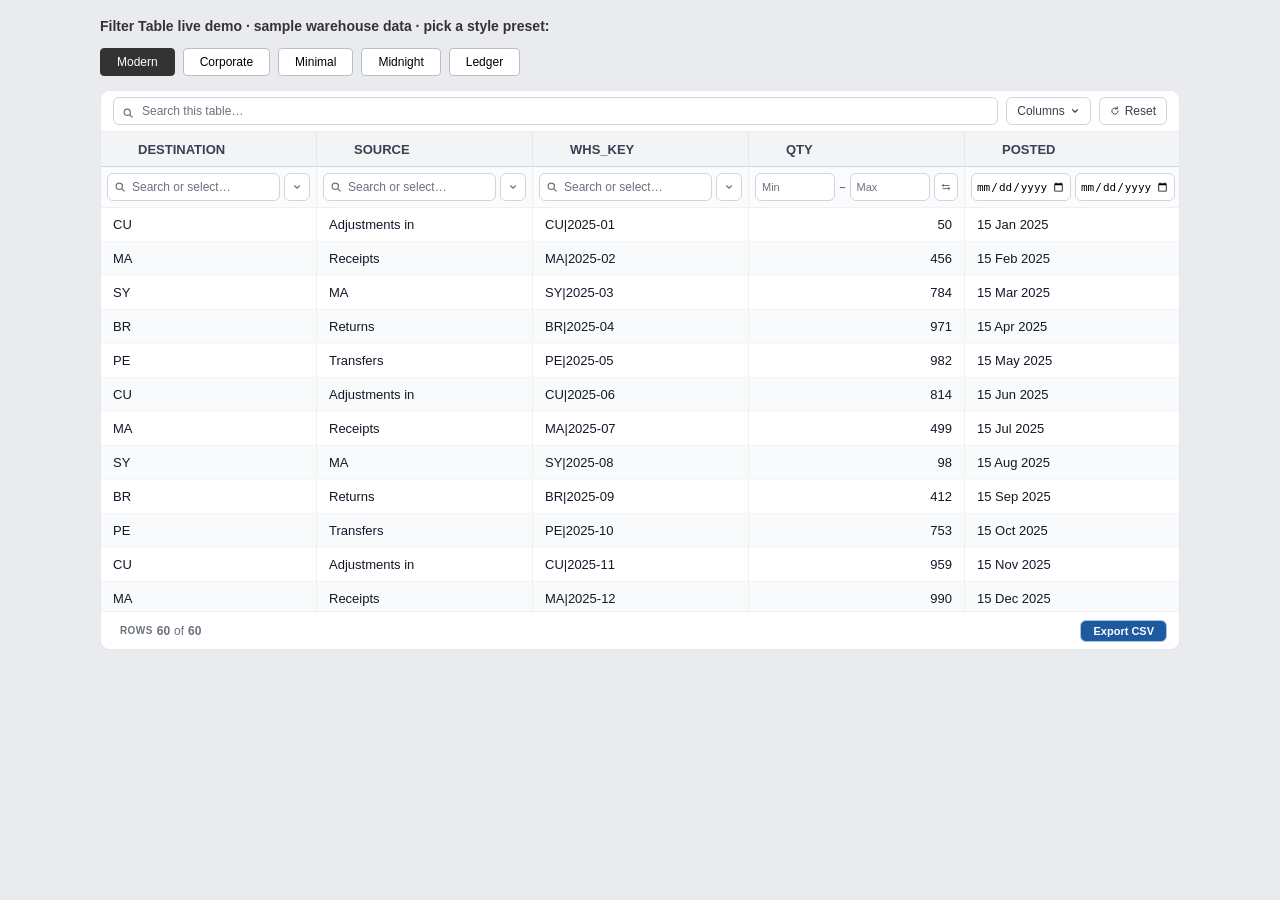
==== commit d5045118: "Sync site from filter-table-visual docs/" ====
--- a/demo.html
+++ b/demo.html
@@ -18,7 +18,7 @@
 <div id="stage"></div>
 <script>window.powerbi = { visuals: {} };</script>
 <script>
-var filterTableOm2024AAA;(()=>{"use strict";var t={754(t,e,o){o.d(e,{Ap:()=>f,Kx:()=>a,PA:()=>g,St:()=>l,Tn:()=>c,YJ:()=>n,iB:()=>p,jF:()=>u,sk:()=>h});var r=o(639);class i{}class s extends i{}class a{}class l extends i{}class n extends s{constructor(t){super(),Object.assign(this,null!=t?t:new Object({}))}}class c extends s{}class d extends i{constructor(t){super(),Object.assign(this,t)}getFormattingSlice(t,e){const o=this.type,i=this.name,s={displayName:(0,r.Ld)(this,"displayName",e),description:(0,r.Ld)(this,"description",e),uid:t+"-"+i};return Object.assign(Object.assign({},s),{control:{type:o,properties:this.getFormattingComponent(t,e)},disabled:this.disabled,disabledReason:(0,r.Ld)(this,"disabledReason",e)})}getFormattingComponent(t,e){let o=this.value;return(null==o?void 0:o.displayNameKey)&&(o={displayName:null==e?void 0:e.getDisplayName(o.displayNameKey),value:o.value}),{descriptor:r.yp(t,this),value:o}}getRevertToDefaultDescriptor(t){return[{objectName:t,propertyName:this.name}]}setPropertiesValues(t,e){var o;const i=null===(o=null==t?void 0:t[e])||void 0===o?void 0:o[this.name];this.value=r.De(this,i,this.value)}}class u extends d{constructor(t){super(t),this.type="ToggleSwitch"}}class h extends d{constructor(t){super(t),this.type="ColorPicker"}getFormattingComponent(t){return Object.assign(Object.assign({},super.getFormattingComponent(t)),{defaultColor:this.defaultColor,isNoFillItemSupported:this.isNoFillItemSupported})}}class p extends d{constructor(t){super(t),this.type="NumUpDown"}getFormattingComponent(t){return Object.assign(Object.assign({},super.getFormattingComponent(t)),{options:this.options})}}class f extends p{constructor(){super(...arguments),this.type="Slider"}}class g extends d{constructor(t){super(t),this.type="Dropdown"}getFormattingComponent(t,e){return Object.assign(Object.assign({},super.getFormattingComponent(t,e)),{items:this.getFormattingItems(e,this.items)})}getFormattingItems(t,e){return e.map(e=>Object.assign(Object.assign({},e),{displayName:(0,r.Ld)(e,"displayName",t)}))}setValue(t,e){const o=this.getFormattingItems(e,this.items).find(e=>e.value===t);this.value=o||this.items[0]}}},667(t,e,o){var r=o(754),i=o(639);o.d(e,["A",0,class{constructor(t){this.localizationManager=t}populateFormattingSettingsModel(t,e){var o,i;const s=new t,a=null===(o=null==e?void 0:e.metadata)||void 0===o?void 0:o.objects;return a&&(null===(i=s.cards)||void 0===i||i.forEach(t=>{var e;t instanceof r.St&&(null===(e=t.topLevelSlice)||void 0===e||e.setPropertiesValues(a,t.name));const o=t instanceof r.Tn?[t]:t.groups;null==o||o.forEach(e=>{var o,r,i,s;null===(o=e.topLevelSlice)||void 0===o||o.setPropertiesValues(a,t.name),null===(r=null==e?void 0:e.slices)||void 0===r||r.forEach(e=>{null==e||e.setPropertiesValues(a,t.name)}),null===(s=null===(i=null==e?void 0:e.container)||void 0===i?void 0:i.containerItems)||void 0===s||s.forEach(e=>{var o,r;null===(o=null==e?void 0:e.slices)||void 0===o||o.forEach(e=>{null==e||e.setPropertiesValues(a,t.name)}),null===(r=null==e?void 0:e.groups)||void 0===r||r.forEach(e=>{var o,r;null===(o=null==e?void 0:e.topLevelSlice)||void 0===o||o.setPropertiesValues(a,t.name),null===(r=null==e?void 0:e.slices)||void 0===r||r.forEach(e=>{null==e||e.setPropertiesValues(a,t.name)})})})})})),s}buildFormattingModel(t){const e={cards:[]};return t.cards.filter(({visible:t=!0})=>t).forEach(t=>{var o;const s={displayName:(0,i.Ld)(t,"displayName",this.localizationManager),description:(0,i.Ld)(t,"description",this.localizationManager),disabled:t.disabled,disabledReason:(0,i.Ld)(t,"disabledReason",this.localizationManager),groups:[],uid:t.name+"-card",analyticsPane:t.analyticsPane},a=t.name;this.setTopLevelToggleSliceClone(t,s,a),null===(o=t.onPreProcess)||void 0===o||o.call(t);const l=t instanceof r.Tn,n=l?[t].filter(({visible:t=!0})=>t):t.groups.filter(({visible:t=!0})=>t);null==n||n.forEach(t=>{const e=this.buildCardGroupInstances(t,s,l,a);s.groups.push(e)}),s.revertToDefaultDescriptors=this.getRevertToDefaultDescriptor(t),e.cards.push(s)}),e}buildCardGroupInstances(t,e,o,r){const s=t.name+"-group",a={displayName:o?void 0:(0,i.Ld)(t,"displayName",this.localizationManager),description:o?void 0:(0,i.Ld)(t,"description",this.localizationManager),slices:[],uid:s,collapsible:t.collapsible,delaySaveSlices:t.delaySaveSlices,disabled:t.disabled,disabledReason:(0,i.Ld)(t,"disabledReason",this.localizationManager)},l={};if(t.container){const e=a.uid+"-container",o=this.buildContainerGroupInstance(t.container,e,r,l);a.displayName="Apply settings to",a.sliceWithContainer=!1,a.collapsible=!1,a.container=o}return t.slices&&(this.setTopLevelToggleSliceClone(t,null==a.displayName?e:a,r),this.buildFormattingSlices({slices:t.slices,objectName:r,sliceNames:l,formattingSlices:a.slices})),a}buildContainerGroupInstance(t,e,o,r){const s={displayName:(0,i.Ld)(t,"displayName",this.localizationManager),description:(0,i.Ld)(t,"description",this.localizationManager),containerItems:[],uid:e};return t.containerItems.filter(({visible:t=!0})=>t).forEach(t=>{if(!t)return;const a=t.displayNameKey?t.displayNameKey:t.displayName,l=e+a,n={displayName:(0,i.Ld)(t,"displayName",this.localizationManager),slices:[],groups:[],uid:l};t.slices&&this.buildFormattingSlices({slices:t.slices,objectName:o,sliceNames:r,formattingSlices:n.slices}),t.groups&&t.groups.forEach(t=>{const e={displayName:(0,i.Ld)(t,"displayName",this.localizationManager),description:(0,i.Ld)(t,"description",this.localizationManager),slices:[],uid:t.name+"-container-group",collapsible:t.collapsible,delaySaveSlices:t.delaySaveSlices,disabled:t.disabled,disabledReason:(0,i.Ld)(t,"disabledReason",this.localizationManager)};this.setTopLevelToggleSliceClone(t,e,o),this.buildFormattingSlices({slices:t.slices,objectName:o,sliceNames:r,formattingSlices:e.slices}),n.groups.push(e)}),s.containerItems.push(n)}),s}buildFormattingSlices({slices:t,objectName:e,sliceNames:o,formattingSlices:r}){null==t||t.filter(({visible:t=!0})=>t).forEach(t=>{const i=null==t?void 0:t.getFormattingSlice(e,this.localizationManager);i&&(void 0===o[t.name]?o[t.name]=0:(o[t.name]++,i.uid=`${i.uid}-${o[t.name]}`),r.push(i))})}getRevertToDefaultDescriptor(t){var e;const o={},i=[];let s,a=[];t instanceof r.St&&t.topLevelSlice&&i.push(...null===(e=t.topLevelSlice)||void 0===e?void 0:e.getRevertToDefaultDescriptor(t.name));const l=t instanceof r.Tn?[t].filter(({visible:t=!0})=>t):t.groups.filter(({visible:t=!0})=>t);return null==l||l.forEach(e=>{var r,l;s=this.getSlicesRevertToDefaultDescriptor(t.name,e.slices,o,e.topLevelSlice),null===(l=null===(r=e.container)||void 0===r?void 0:r.containerItems)||void 0===l||l.forEach(e=>{var r;a=a.concat(this.getSlicesRevertToDefaultDescriptor(t.name,e.slices,o)),null===(r=e.groups)||void 0===r||r.forEach(e=>{a=a.concat(this.getSlicesRevertToDefaultDescriptor(t.name,e.slices,o))})}),i.push(...s.concat(a))}),i}getSlicesRevertToDefaultDescriptor(t,e,o,r){let i=[];return r&&(o[r.name]=!0,i=i.concat(r.getRevertToDefaultDescriptor(t))),null==e||e.forEach(e=>{e&&!o[e.name]&&(o[e.name]=!0,i=i.concat(e.getRevertToDefaultDescriptor(t)))}),i}setTopLevelToggleSliceClone(t,e,o){if(t.topLevelSlice){const r=t.topLevelSlice.getFormattingSlice(o,this.localizationManager);r.suppressDisplayName=!0,e.topLevelToggle=r}}}])},674(t,e,o){o.d(e,{OZ:()=>i.A,z0:()=>r});var r=o(754),i=o(667)},639(t,e,o){function r(t,e){return{objectName:t,propertyName:e.name,selector:e.selector,altConstantValueSelector:e.altConstantSelector,instanceKind:e.instanceKind}}function i(t,e,o){return null==e||"object"==typeof e&&!e.solid?o:e.solid?{value:null==e?void 0:e.solid.color}:"Dropdown"===(null==t?void 0:t.type)&&t.items?t.items.find(t=>t.value==e):e}function s(t,e,o){var r;return o&&t[e.toString()+"Key"]?o.getDisplayName(t[e.toString()+"Key"]):null===(r=t[e])||void 0===r?void 0:r.toString()}o.d(e,{De:()=>i,Ld:()=>s,yp:()=>r})},473(t,e,o){o.d(e,{S:()=>y});var r=o(674);class i extends r.z0.YJ{constructor(){super(...arguments),this.stylePreset=new r.z0.PA({name:"stylePreset",displayName:"Style preset",description:"One-click theme for the whole table. Presets override the colour settings below; choose Modern to use your own colours.",value:{displayName:"Modern",value:0},items:[{displayName:"Modern",value:0},{displayName:"Corporate",value:1},{displayName:"Minimal",value:2},{displayName:"Midnight",value:3},{displayName:"Ledger",value:4}]}),this.zebraRows=new r.z0.jF({name:"zebraRows",displayName:"Zebra rows",description:"Shade every other row with the alternate row colour",value:!0}),this.name="tableStyle_style",this.displayName="Style",this.slices=[this.stylePreset,this.zebraRows]}}class s extends r.z0.YJ{constructor(){super(...arguments),this.headerBgColor=new r.z0.sk({name:"headerBgColor",displayName:"Background",value:{value:"#F3F4F6"}}),this.headerFontColor=new r.z0.sk({name:"headerFontColor",displayName:"Text colour",value:{value:"#374151"}}),this.headerFontWeight=new r.z0.Ap({name:"headerFontWeight",displayName:"Font weight",value:600,options:{minValue:{type:0,value:300},maxValue:{type:1,value:900}}}),this.name="tableStyle_header",this.displayName="Header",this.slices=[this.headerBgColor,this.headerFontColor,this.headerFontWeight]}}class a extends r.z0.YJ{constructor(){super(...arguments),this.rowBgColor=new r.z0.sk({name:"rowBgColor",displayName:"Background",value:{value:"#FFFFFF"}}),this.alternateRowColor=new r.z0.sk({name:"alternateRowColor",displayName:"Alternate row colour",value:{value:"#F9FAFB"}}),this.rowFontColor=new r.z0.sk({name:"rowFontColor",displayName:"Text colour",value:{value:"#111827"}}),this.fontSize=new r.z0.Ap({name:"fontSize",displayName:"Font size (px)",value:13,options:{minValue:{type:0,value:9},maxValue:{type:1,value:24}}}),this.densityMode=new r.z0.PA({name:"densityMode",displayName:"Density",description:"Compact and Spacious use fixed row heights; Comfortable uses the row height below",value:{displayName:"Comfortable",value:1},items:[{displayName:"Compact",value:0},{displayName:"Comfortable",value:1},{displayName:"Spacious",value:2}]}),this.rowHeight=new r.z0.Ap({name:"rowHeight",displayName:"Row height (px)",value:34,options:{minValue:{type:0,value:22},maxValue:{type:1,value:80}}}),this.cellAlignment=new r.z0.PA({name:"cellAlignment",displayName:"Cell alignment",description:"Auto right-aligns numbers and left-aligns everything else",value:{displayName:"Auto",value:0},items:[{displayName:"Auto",value:0},{displayName:"Left",value:1},{displayName:"Centre",value:2},{displayName:"Right",value:3}]}),this.frozenColumns=new r.z0.iB({name:"frozenColumns",displayName:"Frozen columns (pin left)",description:"Keeps the first N columns visible while scrolling horizontally",value:0,options:{minValue:{type:0,value:0},maxValue:{type:1,value:5}}}),this.name="tableStyle_rows",this.displayName="Rows",this.slices=[this.rowBgColor,this.alternateRowColor,this.rowFontColor,this.fontSize,this.densityMode,this.rowHeight,this.cellAlignment,this.frozenColumns]}}class l extends r.z0.YJ{constructor(){super(...arguments),this.numberFormat=new r.z0.PA({name:"numberFormat",displayName:"Number format",value:{displayName:"Auto",value:0},items:[{displayName:"Auto",value:0},{displayName:"Currency",value:1},{displayName:"Percent",value:2},{displayName:"Integer",value:3}]}),this.currencySymbol=new r.z0.PA({name:"currencySymbol",displayName:"Currency symbol",value:{displayName:"AUD ($)",value:0},items:[{displayName:"AUD ($)",value:0},{displayName:"USD ($)",value:1},{displayName:"GBP (£)",value:2},{displayName:"EUR (€)",value:3},{displayName:"JPY (¥)",value:4}]}),this.decimalPlaces=new r.z0.iB({name:"decimalPlaces",displayName:"Decimal places",value:2,options:{minValue:{type:0,value:0},maxValue:{type:1,value:6}}}),this.dateFormat=new r.z0.PA({name:"dateFormat",displayName:"Date format",value:{displayName:"Local default",value:0},items:[{displayName:"Local default",value:0},{displayName:"DD/MM/YYYY",value:1},{displayName:"YYYY-MM-DD",value:2},{displayName:"Mon YYYY",value:3}]}),this.blankDisplay=new r.z0.PA({name:"blankDisplay",displayName:"Blank cell display",value:{displayName:"Empty",value:0},items:[{displayName:"Empty",value:0},{displayName:"Dash (—)",value:1},{displayName:"N/A",value:2},{displayName:"Zero",value:3}]}),this.name="tableStyle_values",this.displayName="Numbers & dates",this.slices=[this.numberFormat,this.currencySymbol,this.decimalPlaces,this.dateFormat,this.blankDisplay]}}class n extends r.z0.St{constructor(){super(...arguments),this.styleGroup=new i,this.headerGroup=new s,this.rowsGroup=new a,this.valuesGroup=new l,this.stylePreset=this.styleGroup.stylePreset,this.zebraRows=this.styleGroup.zebraRows,this.headerBgColor=this.headerGroup.headerBgColor,this.headerFontColor=this.headerGroup.headerFontColor,this.headerFontWeight=this.headerGroup.headerFontWeight,this.rowBgColor=this.rowsGroup.rowBgColor,this.alternateRowColor=this.rowsGroup.alternateRowColor,this.rowFontColor=this.rowsGroup.rowFontColor,this.fontSize=this.rowsGroup.fontSize,this.densityMode=this.rowsGroup.densityMode,this.rowHeight=this.rowsGroup.rowHeight,this.cellAlignment=this.rowsGroup.cellAlignment,this.frozenColumns=this.rowsGroup.frozenColumns,this.numberFormat=this.valuesGroup.numberFormat,this.currencySymbol=this.valuesGroup.currencySymbol,this.decimalPlaces=this.valuesGroup.decimalPlaces,this.dateFormat=this.valuesGroup.dateFormat,this.blankDisplay=this.valuesGroup.blankDisplay,this.name="tableStyle",this.displayName="Table style",this.groups=[this.styleGroup,this.headerGroup,this.rowsGroup,this.valuesGroup]}}class c extends r.z0.Tn{constructor(){super(...arguments),this.showFilters=new r.z0.jF({name:"showFilters",displayName:"Show column filters",value:!0}),this.showGlobalSearch=new r.z0.jF({name:"showGlobalSearch",displayName:"Global search bar",description:"One search box across all visible columns",value:!0}),this.filterBgColor=new r.z0.sk({name:"filterBgColor",displayName:"Filter input background",value:{value:"#FFFFFF"}}),this.numericFilterMode=new r.z0.PA({name:"numericFilterMode",displayName:"Numeric filter style",description:"How number columns filter by default; each column can override this from its own filter row",value:{displayName:"Auto detect",value:0},items:[{displayName:"Auto detect",value:0},{displayName:"Range (Min/Max)",value:1},{displayName:"Search values",value:2}]}),this.topLevelSlice=this.showFilters,this.name="filterStyle",this.displayName="Column filters",this.slices=[this.showGlobalSearch,this.filterBgColor,this.numericFilterMode]}}class d extends r.z0.YJ{constructor(){super(...arguments),this.enableRowSelection=new r.z0.jF({name:"enableRowSelection",displayName:"Row selection",description:"Click rows to cross-highlight other visuals; Ctrl and Shift multi-select",value:!0}),this.enableCopyActions=new r.z0.jF({name:"enableCopyActions",displayName:"Copy cell / selected rows",description:"Double-click copies a cell; right-click opens the copy menu",value:!0}),this.showColumnSelector=new r.z0.jF({name:"showColumnSelector",displayName:"Column show/hide bar",value:!0}),this.enableSaveLayout=new r.z0.jF({name:"enableSaveLayout",displayName:"Save column layout",description:"Column order, widths and hidden columns are remembered in the report",value:!0}),this.name="proFeatures_interaction",this.displayName="Selection & columns",this.slices=[this.enableRowSelection,this.enableCopyActions,this.showColumnSelector,this.enableSaveLayout]}}class u extends r.z0.YJ{constructor(){super(...arguments),this.enablePagination=new r.z0.jF({name:"enablePagination",displayName:"Pagination",value:!1}),this.pageSize=new r.z0.iB({name:"pageSize",displayName:"Rows per page",value:50,options:{minValue:{type:0,value:10},maxValue:{type:1,value:500}}}),this.topLevelSlice=this.enablePagination,this.name="proFeatures_pagination",this.displayName="Pagination",this.slices=[this.pageSize]}}class h extends r.z0.YJ{constructor(){super(...arguments),this.showTotals=new r.z0.jF({name:"showTotals",displayName:"Totals row",description:"Sums numeric columns across the filtered rows",value:!1}),this.showGroupSubtotals=new r.z0.jF({name:"showGroupSubtotals",displayName:"Group subtotals",value:!0}),this.enableExport=new r.z0.jF({name:"enableExport",displayName:"CSV export button",description:"Exports the filtered rows, not the raw table",value:!1}),this.name="proFeatures_totals",this.displayName="Totals & export",this.slices=[this.showTotals,this.showGroupSubtotals,this.enableExport]}}class p extends r.z0.St{constructor(){super(...arguments),this.selectionGroup=new d,this.paginationGroup=new u,this.totalsGroup=new h,this.enableRowSelection=this.selectionGroup.enableRowSelection,this.enableCopyActions=this.selectionGroup.enableCopyActions,this.showColumnSelector=this.selectionGroup.showColumnSelector,this.enableSaveLayout=this.selectionGroup.enableSaveLayout,this.enablePagination=this.paginationGroup.enablePagination,this.pageSize=this.paginationGroup.pageSize,this.showTotals=this.totalsGroup.showTotals,this.showGroupSubtotals=this.totalsGroup.showGroupSubtotals,this.enableExport=this.totalsGroup.enableExport,this.name="proFeatures",this.displayName="Interaction",this.groups=[this.selectionGroup,this.paginationGroup,this.totalsGroup]}}class f extends r.z0.YJ{constructor(){super(...arguments),this.enableConditionalFormatting=new r.z0.jF({name:"enableConditionalFormatting",displayName:"Conditional formatting",value:!0}),this.conditionalMode=new r.z0.PA({name:"conditionalMode",displayName:"Mode",value:{displayName:"Fixed target",value:0},items:[{displayName:"Fixed target",value:0},{displayName:"% of column max",value:1},{displayName:"Positive / negative",value:2}]}),this.conditionalTarget=new r.z0.iB({name:"conditionalTarget",displayName:"Green when above",value:0,options:{minValue:{type:0,value:-999999999},maxValue:{type:1,value:999999999}}}),this.conditionalThreshold=new r.z0.Ap({name:"conditionalThreshold",displayName:"Green when above (%)",value:50,options:{minValue:{type:0,value:0},maxValue:{type:1,value:100}}}),this.enableSparklines=new r.z0.jF({name:"enableSparklines",displayName:"Mini data bars",description:"Draws a proportional bar behind numeric values",value:!1}),this.topLevelSlice=this.enableConditionalFormatting,this.name="powerFeatures_conditional",this.displayName="Conditional formatting",this.slices=[this.conditionalMode,this.conditionalTarget,this.conditionalThreshold,this.enableSparklines]}}class g extends r.z0.YJ{constructor(){super(...arguments),this.groupByColumn=new r.z0.PA({name:"groupByColumn",displayName:"Group rows by",description:"Collapsible sections per value of the chosen column",value:{displayName:"Off",value:0},items:[{displayName:"Off",value:0},{displayName:"Column 1",value:1},{displayName:"Column 2",value:2},{displayName:"Column 3",value:3},{displayName:"Column 4",value:4},{displayName:"Column 5",value:5},{displayName:"Column 6",value:6},{displayName:"Column 7",value:7},{displayName:"Column 8",value:8},{displayName:"Column 9",value:9},{displayName:"Column 10",value:10},{displayName:"Column 11",value:11},{displayName:"Column 12",value:12},{displayName:"Column 13",value:13},{displayName:"Column 14",value:14},{displayName:"Column 15",value:15}]}),this.name="powerFeatures_grouping",this.displayName="Row grouping",this.slices=[this.groupByColumn]}}class m extends r.z0.YJ{constructor(){super(...arguments),this.enableColumnReorder=new r.z0.jF({name:"enableColumnReorder",displayName:"Drag to reorder",value:!0}),this.enableColumnResize=new r.z0.jF({name:"enableColumnResize",displayName:"Drag to resize",value:!0}),this.autoFitColumns=new r.z0.jF({name:"autoFitColumns",displayName:"Auto-fit widths",description:"Sizes each column to its content, up to the maximum width",value:!1}),this.equalColumnWidths=new r.z0.jF({name:"equalColumnWidths",displayName:"Equal widths",value:!1}),this.equalColumnWidth=new r.z0.iB({name:"equalColumnWidth",displayName:"Equal width (px)",value:140,options:{minValue:{type:0,value:50},maxValue:{type:1,value:1e3}}}),this.minColumnWidth=new r.z0.iB({name:"minColumnWidth",displayName:"Minimum width (px)",value:90,options:{minValue:{type:0,value:50},maxValue:{type:1,value:400}}}),this.maxColumnWidth=new r.z0.iB({name:"maxColumnWidth",displayName:"Maximum auto width (px)",value:360,options:{minValue:{type:0,value:120},maxValue:{type:1,value:1e3}}}),this.enableHyperlinks=new r.z0.jF({name:"enableHyperlinks",displayName:"Clickable hyperlinks",value:!0}),this.name="powerFeatures_columns",this.displayName="Columns & links",this.slices=[this.enableColumnReorder,this.enableColumnResize,this.autoFitColumns,this.equalColumnWidths,this.equalColumnWidth,this.minColumnWidth,this.maxColumnWidth,this.enableHyperlinks]}}class b extends r.z0.St{constructor(){super(...arguments),this.conditionalGroup=new f,this.groupingGroup=new g,this.columnsGroup=new m,this.enableConditionalFormatting=this.conditionalGroup.enableConditionalFormatting,this.conditionalMode=this.conditionalGroup.conditionalMode,this.conditionalTarget=this.conditionalGroup.conditionalTarget,this.conditionalThreshold=this.conditionalGroup.conditionalThreshold,this.enableSparklines=this.conditionalGroup.enableSparklines,this.groupByColumn=this.groupingGroup.groupByColumn,this.enableColumnReorder=this.columnsGroup.enableColumnReorder,this.enableColumnResize=this.columnsGroup.enableColumnResize,this.autoFitColumns=this.columnsGroup.autoFitColumns,this.equalColumnWidths=this.columnsGroup.equalColumnWidths,this.equalColumnWidth=this.columnsGroup.equalColumnWidth,this.minColumnWidth=this.columnsGroup.minColumnWidth,this.maxColumnWidth=this.columnsGroup.maxColumnWidth,this.enableHyperlinks=this.columnsGroup.enableHyperlinks,this.name="powerFeatures",this.displayName="Power features",this.groups=[this.conditionalGroup,this.groupingGroup,this.columnsGroup]}}class y extends r.z0.Kx{constructor(){super(...arguments),this.tableStyle=new n,this.filterStyle=new c,this.proFeatures=new p,this.powerFeatures=new b,this.cards=[this.tableStyle,this.filterStyle,this.proFeatures,this.powerFeatures]}}},848(t,e,o){o.d(e,{b:()=>f});var r=o(674),i=o(473);function s(t){return null==t?"":String(t).replace(/&/g,"&amp;").replace(/</g,"&lt;").replace(/>/g,"&gt;").replace(/"/g,"&quot;").replace(/'/g,"&#39;")}function a(t){if(!t)return"";try{const e=new Date(String(t));return isNaN(e.getTime())?"":e.toISOString().slice(0,10)}catch(t){return""}}function l(){return{text:"",multiSelected:new Set,numMin:"",numMax:"",dateFrom:"",dateTo:"",dropdownOpen:!1}}function n(t){return t.type?.numeric?"number":t.type?.dateTime?"date":"text"}const c=["A$","$","£","€","¥"],d='<svg class="ft-icon" viewBox="0 0 16 16" fill="none" stroke="currentColor" stroke-width="1.6" stroke-linecap="round"><circle cx="7" cy="7" r="4.2"/><line x1="10.4" y1="10.4" x2="13.6" y2="13.6"/></svg>',u='<svg class="ft-icon ft-icon-xs" viewBox="0 0 16 16" fill="none" stroke="currentColor" stroke-width="1.8" stroke-linecap="round"><line x1="4.2" y1="4.2" x2="11.8" y2="11.8"/><line x1="11.8" y1="4.2" x2="4.2" y2="11.8"/></svg>',h='<svg class="ft-icon ft-icon-xs" viewBox="0 0 16 16" fill="none" stroke="currentColor" stroke-width="1.8" stroke-linecap="round" stroke-linejoin="round"><polyline points="4,6 8,10 12,6"/></svg>',p='<svg class="ft-icon ft-icon-xs" viewBox="0 0 16 16" fill="none" stroke="currentColor" stroke-width="1.8" stroke-linecap="round" stroke-linejoin="round"><polyline points="6,4 10,8 6,12"/></svg>';class f{constructor(t){this.tableData=null,this.filters=[],this.globalSearch="",this.hiddenCols=new Set,this.selectedRows=new Set,this.lastSelectedKey=null,this.lastDisplayRowKeys=[],this.sortCol=-1,this.sortDir=1,this.currentPage=1,this.columnOrder=[],this.columnWidths={},this.columnFilterModes={},this.groupCollapsed={},this.uniqueValuesCache={},this.filterApplyTimer=null,this.localRenderTimer=null,this.layoutPersistTimer=null,this.focusReq=null,this.viewport={width:0,height:0},this.isHighContrast=!1,this.hcColors={fg:"#ffffff",bg:"#000000",accent:"#ffff00",border:"#ffffff"},this._outsideMouseHandler=null,this._outsideKeyHandler=null,this.layoutLoadedKey="",this.layoutStore={},this.layoutHydrated=!1,this.selectionIdCache={},this.rowKeyIndex=null,this.rowIndexMap=null,this.lastChromeKey=null,this.lastSelectionSignature=void 0,this.rawTable=null,this.target=t.element,this.host=t.host;try{this.selectionManager=t.host&&"function"==typeof t.host.createSelectionManager?t.host.createSelectionManager():null}catch(t){this.selectionManager=null}try{this.selectionManager?.registerOnSelectCallback?.(t=>{t&&t.length||(this.selectedRows.clear(),this.lastSelectedKey=null,this.lastSelectionSignature=void 0,this.tableData&&this.render())})}catch(t){}this.formattingService=new r.OZ,this.settings=new i.S,this.target.style.overflow="hidden",this.target.style.fontFamily="'Segoe UI', Arial, sans-serif"}layoutGet(t){return Object.prototype.hasOwnProperty.call(this.layoutStore,t)?this.layoutStore[t]:null}layoutSet(t,e){this.layoutStore[t]=String(e),this.schedulePersistLayout()}layoutRemove(t){delete this.layoutStore[t],this.schedulePersistLayout()}schedulePersistLayout(){this.host&&"function"==typeof this.host.persistProperties&&(this.layoutPersistTimer&&clearTimeout(this.layoutPersistTimer),this.layoutPersistTimer=window.setTimeout(()=>{this.layoutPersistTimer=null;try{this.host.persistProperties({merge:[{objectName:"layoutPersist",selector:null,properties:{state:JSON.stringify(this.layoutStore)}}]})}catch(t){}},400))}destroy(){try{this._outsideMouseHandler&&document.removeEventListener("mousedown",this._outsideMouseHandler),this._outsideKeyHandler&&document.removeEventListener("keydown",this._outsideKeyHandler),this.filterApplyTimer&&clearTimeout(this.filterApplyTimer),this.localRenderTimer&&clearTimeout(this.localRenderTimer),this.layoutPersistTimer&&clearTimeout(this.layoutPersistTimer)}catch(t){}}getSelectionIdForRow(t){try{if(this.selectionIdCache||(this.selectionIdCache={}),void 0!==this.selectionIdCache[t])return this.selectionIdCache[t];if(!this.rawTable||!this.host||"function"!=typeof this.host.createSelectionIdBuilder)return null;const e=this.host.createSelectionIdBuilder().withTable(this.rawTable,t).createSelectionId();return this.selectionIdCache[t]=e,e}catch(t){return null}}ensureRowKeyIndex(){if(this.rowKeyIndex)return this.rowKeyIndex;const t={};try{(this.tableData?.rows||[]).forEach((e,o)=>{const r=this.getRowKey(e);(t[r]=t[r]||[]).push(o)})}catch(t){}return this.rowKeyIndex=t,t}syncHostSelection(){try{if(!this.selectionManager)return;const t=Array.from(this.selectedRows).sort().join("|");if(t===this.lastSelectionSignature)return;this.lastSelectionSignature=t;const e=[],o=this.ensureRowKeyIndex();this.selectedRows.forEach(t=>{(o[t]||[]).forEach(t=>{const o=this.getSelectionIdForRow(t);o&&e.push(o)})}),e.length?this.selectionManager.select(e):this.selectionManager.clear()}catch(t){}}update(t){try{this.host.eventService.renderingStarted(t)}catch(t){}try{this.viewport=t.viewport||{width:this.target.clientWidth||0,height:this.target.clientHeight||0},510!==t.type&&2!==t.type&&8!==t.type||this.detectHighContrast(t);const e=t.dataViews;if(!e?.length){this.renderEmpty();try{this.host.eventService.renderingFinished(t)}catch(t){}return}this.settings=this.formattingService.populateFormattingSettingsModel(i.S,e[0]);try{const t=e[0]&&e[0].metadata&&e[0].metadata.objects,o=t&&t.layoutPersist&&t.layoutPersist.state;if(o&&!this.layoutHydrated){this.layoutHydrated=!0;const t=JSON.parse(String(o));for(const e in t)Object.prototype.hasOwnProperty.call(this.layoutStore,e)||(this.layoutStore[e]=String(t[e]))}}catch(t){}const o=e[0],r=o?.table?{columns:o.table.columns.map((t,e)=>({name:t.displayName,type:n(t),index:e,queryName:t.queryName})),rows:(o.table.rows||[]).map(t=>t.map(t=>t??null))}:null;if(!r?.columns.length){this.renderEmpty();try{this.host.eventService.renderingFinished(t)}catch(t){}return}this.rawTable=o&&o.table||null,this.selectionIdCache={},this.lastSelectionSignature=void 0,this.rowKeyIndex=null;const s=new WeakMap;for((r.rows||[]).forEach((t,e)=>s.set(t,e)),this.rowIndexMap=s,this.tableData&&this.tableData.columns.length===r.columns.length&&!this.tableData.columns.some((t,e)=>t.queryName!==r.columns[e].queryName)||(this.sortCol=-1,this.sortDir=1,this.filters=r.columns.map((t,e)=>this.filters[e]??l()),this.selectedRows.clear(),this.uniqueValuesCache={}),this.tableData=r;this.filters.length<this.tableData.columns.length;)this.filters.push(l());this.filters.length=this.tableData.columns.length,this.updateUniqueValueCache(),this.ensureColumnState(),this.render();try{this.host.eventService.renderingFinished(t)}catch(t){}}catch(e){try{this.host.eventService.renderingFailed(t,String(e))}catch(t){}}}detectHighContrast(t){try{if(t.highContrastModeColors||this.host.colorPalette?.isHighContrast){this.isHighContrast=!0;const t=this.host.colorPalette;this.hcColors={fg:t?.foreground?.value||"#ffffff",bg:t?.background?.value||"#000000",accent:t?.foregroundSelected?.value||"#ffff00",border:t?.hyperlink?.value||"#ffffff"}}else this.isHighContrast=!1}catch(t){}}ensureColumnState(){if(!this.tableData)return;const t=this.tableData.columns.length,e=new Set(this.columnOrder.filter(e=>e<t));if(e.size!==t||this.columnOrder.length!==t){const o=Array.from({length:t},(t,e)=>e).filter(t=>!e.has(t));this.columnOrder=[...this.columnOrder.filter(e=>e<t),...o]}}getVisibleColIndexes(){return this.ensureColumnState(),this.columnOrder.filter(t=>!this.hiddenCols.has(t))}getLayoutKey(){return this.tableData?"ft_layout_"+this.tableData.columns.map(t=>t.queryName||t.name).join("|"):""}saveLayoutState(){if(this.settings.proFeatures?.enableSaveLayout?.value)try{const t=this.getLayoutKey();if(!t)return;this.layoutSet(t,JSON.stringify({order:this.columnOrder,widths:this.columnWidths,hidden:Array.from(this.hiddenCols),filterModes:this.columnFilterModes}))}catch(t){}}loadLayoutState(){try{const t=this.getLayoutKey();if(!t||this.layoutLoadedKey===t)return;this.layoutLoadedKey=t;const e=this.layoutGet(t);if(!e)return;const o=JSON.parse(e),r=this.tableData?.columns.length??0;o.order&&Array.isArray(o.order)&&o.order.length===r&&(this.columnOrder=o.order),o.widths&&(this.columnWidths=o.widths),o.hidden&&(this.hiddenCols=new Set(o.hidden)),o.filterModes&&(this.columnFilterModes=o.filterModes)}catch(t){}}resetLayoutState(){try{this.layoutRemove(this.getLayoutKey())}catch(t){}this.columnOrder=[],this.columnWidths={},this.hiddenCols=new Set,this.columnFilterModes={},this.layoutLoadedKey="",this.ensureColumnState(),this.render()}isManagedWidthMode(){const t=this.settings.powerFeatures;return!(!t?.equalColumnWidths?.value&&!t?.autoFitColumns?.value)}getColumnWidth(t){const e=this.settings.powerFeatures,o=Math.max(50,e?.minColumnWidth?.value??90),r=Math.max(o+10,e?.maxColumnWidth?.value??360);return e?.equalColumnWidths?.value?Math.max(o,Math.min(r,e?.equalColumnWidth?.value??140)):null!=this.columnWidths[String(t)]?Math.max(o,this.columnWidths[String(t)]):e?.autoFitColumns?.value?Math.max(o,Math.min(r,this.measureColWidth(t))):Math.max(o,140)}measureColWidth(t){const e=this.tableData?.columns[t];if(!e)return 140;const o=8*e.name.length+40,r=(this.tableData?.rows||[]).slice(0,30).map(e=>String(e[t]??"")).reduce((t,e)=>Math.max(t,7*e.length+20),0);return Math.max(o,r)}getAvailableWidth(){return this.viewport.width||this.target.clientWidth||600}getTableWidth(t){const e=t.reduce((t,e)=>t+this.getColumnWidth(e),0);return Math.max(this.getAvailableWidth(),e)}getStickyLeft(t){const e=this.getVisibleColIndexes();let o=0;for(const r of e){if(r===t)break;o+=this.getColumnWidth(r)}return o}getChoiceVal(t){const e=t?.value;return Number(e&&"object"==typeof e&&"value"in e?e.value:e??0)}getNumericFilterMode(t){const e=this.columnFilterModes[String(t)];if("range"===e)return"range";if("search"===e)return"search";const o=this.getChoiceVal(this.settings.filterStyle?.numericFilterMode??{value:0});return 1===o?"range":2===o||this.getUniqueValues(t).length<=20?"search":"range"}getColFilterModeOverride(t){return this.columnFilterModes[String(t)]??"auto"}updateUniqueValueCache(){if(this.tableData)try{this.tableData.columns.forEach((t,e)=>{const o=t.queryName||t.name||String(e),r=this.uniqueValuesCache[o]||new Set;(this.tableData.rows||[]).forEach(t=>{const o=String(t[e]??"");""!==o&&r.add(o)}),this.uniqueValuesCache[o]=r})}catch(t){}}getUniqueValues(t){if(!this.tableData)return[];const e=this.tableData.columns[t],o=e?.queryName||e?.name||String(t),r=new Set;return(this.uniqueValuesCache[o]||new Set).forEach(t=>{""!==t&&r.add(t)}),(this.tableData.rows||[]).forEach(e=>{const o=String(e[t]??"");""!==o&&r.add(o)}),Array.from(r).sort((t,e)=>t.localeCompare(e,void 0,{numeric:!0}))}getDropdownValues(t){if(!this.tableData)return[];const e=this.filters[t]||l(),o=(e.text||"").trim().toLowerCase(),r=e.multiSelected||new Set,i=this.globalSearch.trim()||this.filters.some((e,o)=>!(o===t||!e)&&(e.text||e.multiSelected.size>0||e.numMin||e.numMax||e.dateFrom||e.dateTo)),s=new Set;i?(this.tableData.rows||[]).forEach(e=>{if(!this.rowPassesFilter(e,t))return;const o=String(e[t]??"");""!==o&&s.add(o)}):this.getUniqueValues(t).forEach(t=>{""!==t&&s.add(t)}),r.forEach(t=>{""!==t&&s.add(t)});let a=Array.from(s).sort((t,e)=>t.localeCompare(e,void 0,{numeric:!0}));if(o){const e=this.tableData.columns[t];a=a.filter(t=>this.textMatchesCell(t,e,o)||r.has(t))}return a.sort((t,e)=>r.has(t)===r.has(e)?t.localeCompare(e,void 0,{numeric:!0}):r.has(t)?-1:1)}textMatchesCell(t,e,o){const r=o.toLowerCase(),i=r.replace(/[,.\s]/g,"");return[String(t??""),this.formatValue(t,e.type||"text")].some(t=>{const e=t.toLowerCase();return e.includes(r)||i&&e.replace(/[,.\s]/g,"").includes(i)})}rowPassesFilter(t,e=-1){if(!this.tableData)return!0;const o=this.tableData.columns;if(this.globalSearch.trim()){const e=this.globalSearch.trim();if(!o.some((o,r)=>!this.hiddenCols.has(r)&&this.textMatchesCell(t[r],o,e)))return!1}return o.every((o,r)=>{if(r===e)return!0;const i=this.filters[r],s=t[r],l=String(s??"");if(i.text&&!this.textMatchesCell(s,o,i.text))return!1;if(i.multiSelected.size>0&&!i.multiSelected.has(l))return!1;if("number"===o.type){const t=Number(s);if(""!==i.numMin&&t<Number(i.numMin))return!1;if(""!==i.numMax&&t>Number(i.numMax))return!1}if("date"===o.type&&(i.dateFrom||i.dateTo)){const t=a(s);if(!t)return!1;if(i.dateFrom&&t<i.dateFrom)return!1;if(i.dateTo&&t>i.dateTo)return!1}return!0})}getFilteredRows(){if(!this.tableData)return[];let t=this.tableData.rows.filter(t=>this.rowPassesFilter(t));if(this.sortCol>=0&&this.sortCol<this.tableData.columns.length){const e=this.tableData.columns[this.sortCol];t.sort((t,o)=>{const r=t[this.sortCol],i=o[this.sortCol];return null==r?1:null==i?-1:"number"===e.type?(Number(r)-Number(i))*this.sortDir:"date"===e.type?a(r).localeCompare(a(i))*this.sortDir:String(r).localeCompare(String(i),void 0,{numeric:!0})*this.sortDir})}return t}getBlankDisplay(){const t=this.getChoiceVal(this.settings.tableStyle?.blankDisplay??{value:0});return 1===t?"—":2===t?"N/A":3===t?"0":""}getCellAlign(t){const e=this.getChoiceVal(this.settings.tableStyle?.cellAlignment??{value:0});return 1===e?"left":2===e?"center":3===e||"number"===t?.type?"right":"left"}getCurrencySymbol(){const t=this.getChoiceVal(this.settings.tableStyle?.currencySymbol??{value:0});return c[t]??"A$"}formatNumber(t){const e=Number(t);if(isNaN(e))return String(t??"");const o=this.getChoiceVal(this.settings.tableStyle?.numberFormat??{value:0}),r=Math.max(0,Math.min(6,this.settings.tableStyle?.decimalPlaces?.value??2));return 1===o?this.getCurrencySymbol()+e.toLocaleString(void 0,{minimumFractionDigits:r,maximumFractionDigits:r}):2===o?(100*e).toLocaleString(void 0,{minimumFractionDigits:r,maximumFractionDigits:r})+"%":3===o?e.toLocaleString(void 0,{maximumFractionDigits:0}):e.toLocaleString(void 0,{maximumFractionDigits:r})}formatDate(t){const e=new Date(String(t));if(isNaN(e.getTime()))return String(t??"");const o=this.getChoiceVal(this.settings.tableStyle?.dateFormat??{value:0}),r=String(e.getDate()).padStart(2,"0"),i=String(e.getMonth()+1).padStart(2,"0"),s=e.getFullYear();return 1===o?`${r}/${i}/${s}`:2===o?`${s}-${i}-${r}`:3===o?e.toLocaleDateString(void 0,{month:"short",year:"numeric"}):e.toLocaleDateString()}formatValue(t,e){if(null==t||""===t)return this.getBlankDisplay();if("number"===e)return this.formatNumber(t);if("date"===e)try{return this.formatDate(t)}catch(e){return String(t)}return String(t)}getNumberStats(t){const e={};return this.tableData?(this.tableData.columns.forEach(o=>{if("number"!==o.type)return;const r=t.map(t=>Number(t[o.index])).filter(t=>!isNaN(t));r.length&&(e[o.index]={min:Math.min(...r),max:Math.max(...r)})}),e):e}getConditionalStyle(t,e,o){if(!this.settings.powerFeatures?.enableConditionalFormatting?.value)return"";if("number"!==e.type)return"";const r=Number(t);if(isNaN(r))return"";const i=this.getChoiceVal(this.settings.powerFeatures?.conditionalMode??{value:0});if(2===i)return r<0?"background:#FEF2F2;color:#991B1B;font-weight:600;":r>0?"background:#ECFDF5;color:#065F46;font-weight:600;":"";if(1===i){const t=o[e.index];if(!t||t.max===t.min)return"";const i=(r-t.min)/(t.max-t.min)*100,s=this.settings.powerFeatures?.conditionalThreshold?.value??50;return i>=s?"background:#ECFDF5;color:#065F46;font-weight:600;":i<100-s?"background:#FEF2F2;color:#991B1B;font-weight:600;":""}const s=Number(this.settings.powerFeatures?.conditionalTarget?.value??0);return r<0?"background:#FEF2F2;color:#991B1B;font-weight:600;":r>s?"background:#ECFDF5;color:#065F46;font-weight:600;":""}getRowKey(t){const e=this.rowIndexMap?.get(t);return encodeURIComponent((t||[]).map(t=>null==t?"":String(t)).join("␟"))+"␟#"+(e??"")}getGroupColIndex(){const t=Math.floor(this.getChoiceVal(this.settings.powerFeatures?.groupByColumn??{value:0}))-1;return this.tableData&&t>=0&&t<this.tableData.columns.length?t:-1}buildDisplayItems(t){const e=this.getGroupColIndex();if(e<0)return t.map(t=>({type:"row",row:t}));const o=new Map;t.forEach(t=>{const r=String(t[e]??"(blank)");o.has(r)||o.set(r,[]),o.get(r).push(t)});const r=[];return o.forEach((t,o)=>{r.push({type:"group",key:o,col:e,count:t.length}),this.groupCollapsed[o]||(t.forEach(t=>r.push({type:"row",row:t,groupKey:o})),this.settings.proFeatures?.showGroupSubtotals?.value&&r.push({type:"subtotal",key:o,rows:t}))}),r}countActiveFilters(){let t=this.globalSearch.trim()?1:0;return this.filters.forEach(e=>{e.text&&t++,e.multiSelected.size>0&&t++,(e.numMin||e.numMax)&&t++,(e.dateFrom||e.dateTo)&&t++}),t}getFilterChips(){if(!this.tableData)return"";const t=[];return this.globalSearch.trim()&&t.push(`<button class="ft-filter-chip" data-chip-type="global"><span>Search</span><strong>${s(this.globalSearch.trim())}</strong><em>${u}</em></button>`),this.filters.forEach((e,o)=>{if(!e)return;const r=this.tableData.columns[o],i=r?.name??`Col ${o+1}`;if(e.multiSelected.size>0){const r=Array.from(e.multiSelected),a=r.slice(0,2).map(s).join(", ")+(r.length>2?" +"+(r.length-2):"");t.push(`<button class="ft-filter-chip" data-chip-type="col" data-chip-col="${o}"><span>${s(i)}</span><strong>${a}</strong><em>${u}</em></button>`)}else e.text?t.push(`<button class="ft-filter-chip" data-chip-type="col" data-chip-col="${o}"><span>${s(i)}</span><strong>contains ${s(e.text)}</strong><em>${u}</em></button>`):e.numMin||e.numMax?t.push(`<button class="ft-filter-chip" data-chip-type="col" data-chip-col="${o}"><span>${s(i)}</span><strong>${s(e.numMin||"min")} – ${s(e.numMax||"max")}</strong><em>${u}</em></button>`):(e.dateFrom||e.dateTo)&&t.push(`<button class="ft-filter-chip" data-chip-type="col" data-chip-col="${o}"><span>${s(i)}</span><strong>${s(e.dateFrom||"from")} – ${s(e.dateTo||"to")}</strong><em>${u}</em></button>`)}),t.length?`<div class="ft-active-filters"><span class="ft-chip-label">Active filters</span>${t.join("")}<button class="ft-filter-chip-clear" id="ft-clear-chip-all">Clear all</button></div>`:""}getTypeBadge(t){const e=this.tableData?.columns[t]?.type;return"number"===e?"#":"date"===e?"D":"T"}isUrl(t){return/^https?:\/\//i.test(String(t||"").trim())}renderCell(t,e,o){const r=this.formatValue(t,e.type),i=String(t??"").trim();if(this.settings.powerFeatures?.enableHyperlinks?.value&&this.isUrl(i))return`<a class="ft-link" href="${s(i)}" target="_blank" rel="noopener noreferrer">${s(r||i)}</a>`;if(this.settings.powerFeatures?.enableSparklines?.value&&"number"===e.type){const i=Number(t),a=o[e.index];if(!isNaN(i)&&a)return`<div class="ft-spark"><div class="ft-spark-bar" style="width:${(a.max===a.min?100:Math.max(0,Math.min(100,(i-a.min)/(a.max-a.min)*100))).toFixed(1)}%"></div><span>${s(r)}</span></div>`}return s(r)}copyText(t){if(null!=t)try{navigator.clipboard.writeText(String(t)).then(()=>this.showToast("Copied"),()=>this.fallbackCopy(String(t)))}catch(e){this.fallbackCopy(String(t))}}fallbackCopy(t){try{const e=document.createElement("textarea");e.value=t,e.style.cssText="position:fixed;left:-9999px;top:0;",document.body.appendChild(e),e.select(),document.execCommand("copy"),e.remove(),this.showToast("Copied")}catch(t){this.showToast("Copy blocked")}}showToast(t){try{this.target.querySelector(".ft-toast")?.remove();const e=document.createElement("div");e.className="ft-toast",e.textContent=t,this.target.appendChild(e),setTimeout(()=>{try{e.remove()}catch(t){}},1400)}catch(t){}}showContextMenu(t,e,o){if(!this.settings.proFeatures?.enableCopyActions?.value)return;this.target.querySelector(".ft-context-menu")?.remove();const r=document.createElement("div");r.className="ft-context-menu";const i=this.target.getBoundingClientRect(),s=Math.max(4,e-i.left),a=Math.max(4,o-i.top);r.style.cssText=`position:absolute;left:${s}px;top:${a}px;z-index:99999;`,r.innerHTML='<button type="button" class="ft-cm-item" data-action="copy-value">Copy value</button>',this.target.style.position="relative",this.target.appendChild(r),r.addEventListener("mousedown",t=>{t.preventDefault(),t.stopPropagation()}),r.addEventListener("click",e=>{e.stopPropagation();const o=e.target.closest(".ft-cm-item");"copy-value"===o?.dataset.action&&(this.copyText(t),setTimeout(()=>r.remove(),300))}),setTimeout(()=>{document.addEventListener("mousedown",()=>{try{r.remove()}catch(t){}},{once:!0})},0)}copySelectedRows(){if(!this.tableData)return;const t=this.getVisibleColIndexes(),e=this.getFilteredRows().filter(t=>this.selectedRows.has(this.getRowKey(t)));if(!e.length)return;const o=t.map(t=>this.tableData.columns[t].name).join("\t"),r=e.map(e=>t.map(t=>String(e[t]??"").replace(/\t|\r?\n/g," ")).join("\t")).join("\n");this.copyText(o+"\n"+r)}csvEsc(t){return`"${String(t??"").replace(/"/g,'""').replace(/\r?\n/g," ")}"`}buildCsv(){if(!this.tableData)return"";const t=this.getVisibleColIndexes().map(t=>this.tableData.columns[t]);return"\ufeff"+t.map(t=>this.csvEsc(t.name)).join(",")+"\r\n"+this.getFilteredRows().map(e=>t.map(t=>this.csvEsc(e[t.index])).join(",")).join("\r\n")}async exportCsv(){const t=this.buildCsv();if(!t)return void this.showToast("No rows to export");const e=this.host.downloadService;if(e?.exportVisualsContent)try{return await e.exportVisualsContent(t,"filter-table-export.csv","csv","Filter Table CSV export"),void this.showToast("CSV download requested")}catch(t){}this.copyText(t.replace(/^\uFEFF/,"")),this.showToast("Export unavailable, CSV copied to clipboard")}getFilterTarget(t){try{const e=this.rawTable?.columns?.[t.index]?.expr;if(e?.source?.entity&&e?.ref)return{table:String(e.source.entity),column:String(e.ref)}}catch(t){}const e=t.queryName?String(t.queryName):"";if(!e||e.indexOf(".")<0||e.indexOf("(")>=0)return null;const o=e.split("."),r=o.pop(),i=o.join(".");return i&&r?{table:i,column:r}:null}getPowerBIFilters(){if(!this.tableData)return[];const t=[];return this.tableData.columns.forEach((e,o)=>{const r=this.filters[o],i=this.getFilterTarget(e);if(r&&i)if("text"===e.type)r.multiSelected.size>0?t.push({$schema:"https://powerbi.com/product/schema#basic",target:i,operator:"In",values:Array.from(r.multiSelected),filterType:1}):r.text&&t.push({$schema:"https://powerbi.com/product/schema#advanced",target:i,logicalOperator:"And",conditions:[{operator:"Contains",value:r.text}],filterType:0});else if("number"===e.type)if("search"===this.getNumericFilterMode(o)){if(r.multiSelected.size>0){const e=Array.from(r.multiSelected).map(t=>Number(String(t).replace(/,/g,""))).filter(t=>!isNaN(t));e.length&&t.push({$schema:"https://powerbi.com/product/schema#basic",target:i,operator:"In",values:e,filterType:1})}else if(r.text){const e=this.getDropdownValues(o).map(t=>Number(String(t).replace(/,/g,""))).filter(t=>!isNaN(t));e.length&&e.length<=500&&t.push({$schema:"https://powerbi.com/product/schema#basic",target:i,operator:"In",values:e,filterType:1})}}else{const e=[];""!==r.numMin&&e.push({operator:"GreaterThanOrEqual",value:Number(r.numMin)}),""!==r.numMax&&e.push({operator:"LessThanOrEqual",value:Number(r.numMax)}),e.length&&t.push({$schema:"https://powerbi.com/product/schema#advanced",target:i,logicalOperator:"And",conditions:e,filterType:0})}else if("date"===e.type){const e=[];r.dateFrom&&e.push({operator:"GreaterThanOrEqual",value:r.dateFrom}),r.dateTo&&e.push({operator:"LessThanOrEqual",value:r.dateTo}),e.length&&t.push({$schema:"https://powerbi.com/product/schema#advanced",target:i,logicalOperator:"And",conditions:e,filterType:0})}}),t}schedulePowerBIFilters(){this.filterApplyTimer&&clearTimeout(this.filterApplyTimer),this.filterApplyTimer=window.setTimeout(()=>{this.filterApplyTimer=null,this.applyPowerBIFilters()},300)}applyPowerBIFilters(){if(this.filterApplyTimer&&(clearTimeout(this.filterApplyTimer),this.filterApplyTimer=null),!this.host||"function"!=typeof this.host.applyJsonFilter)return;const t=this.getPowerBIFilters();try{const e=this.host.applyJsonFilter;t.length?e.call(this.host,t,"general","filter",2):e.call(this.host,null,"general","filter",1)}catch(t){console.warn("FilterTable: applyJsonFilter failed",t)}}captureActiveInput(t){try{const e=t,o="ft-global-search"===t.id?"global":t.classList.contains("ft-filter")?"filter":t.classList.contains("ft-range-input")?"range":"";if(!o)return;this.focusReq={type:o,col:t.dataset?.col??"",range:t.dataset?.range??"",start:"number"==typeof e.selectionStart?e.selectionStart:0,end:"number"==typeof e.selectionEnd?e.selectionEnd:0}}catch(t){}}restoreInputFocus(){const t=this.focusReq;t&&setTimeout(()=>{try{let e=null;"global"===t.type?e=this.target.querySelector("#ft-global-search"):"filter"===t.type?e=this.target.querySelector(`.ft-filter[data-col="${t.col}"]`):"range"===t.type&&(e=this.target.querySelector(`.ft-range-input[data-col="${t.col}"][data-range="${t.range}"]`)),e&&(e.focus({preventScroll:!0}),"function"==typeof e.setSelectionRange&&e.setSelectionRange(t.start,t.end))}catch(t){}},0)}scheduleLocalRender(t){this.captureActiveInput(t),this.localRenderTimer&&clearTimeout(this.localRenderTimer),this.localRenderTimer=window.setTimeout(()=>{this.localRenderTimer=null,this.render()},150)}renderEmpty(){const t=this.isHighContrast?this.hcColors.fg:"#374151",e=this.isHighContrast?this.hcColors.fg:"#6B7280",o=this.isHighContrast?this.hcColors.border:"#E5E7EB",r=this.isHighContrast?this.hcColors.bg:"#FFFFFF";this.lastChromeKey=null,this.target.innerHTML=`\n            <div style="display:flex;align-items:center;justify-content:center;height:100%;background:${r};border:1px solid ${o};border-radius:12px;box-sizing:border-box;font-family:'Segoe UI',Arial,sans-serif;">\n                <div style="max-width:420px;padding:24px;text-align:left;">\n                    <div style="font-size:16px;font-weight:700;color:${t};margin-bottom:4px;">Filter Table</div>\n                    <div style="font-size:12px;color:${e};margin-bottom:14px;">A table with built-in column filters, search, sorting and export.</div>\n                    <ol style="margin:0;padding-left:18px;font-size:12px;color:${t};line-height:1.9;">\n                        <li>Drag fields into the <strong>Columns</strong> bucket &mdash; text, numbers and dates all work.</li>\n                        <li>Filter with the search boxes under each header, or use the dropdown to pick values.</li>\n                        <li>Click a header to sort. Right-click a cell to copy it.</li>\n                    </ol>\n                    <div style="font-size:11px;color:${e};margin-top:14px;">Styling, grouping, totals, pagination and CSV export live in the Format pane.</div>\n                </div>\n            </div>`}render(){if(!this.tableData)return;const t=(()=>{try{const t=this.target.querySelector(".ft-scroll");return t?{top:t.scrollTop,left:t.scrollLeft}:null}catch(t){return null}})();this.loadLayoutState(),this.ensureColumnState();const e=this.settings,o=e.tableStyle,r=e.filterStyle,i=e.proFeatures,a=e.powerFeatures,l=this.tableData.columns,n=Math.min(o.frozenColumns.value,l.length),c=this.getChoiceVal(o.stylePreset||{value:0}),g=this.isHighContrast?null:function(t){return 1===t?{hb:"#1E3A5F",hf:"#F4F7FB",fb:"#EDF1F6",rb:"#FFFFFF",ab:"#F2F5F9",rf:"#1F2937"}:2===t?{hb:"#FFFFFF",hf:"#111827",fb:"#FFFFFF",rb:"#FFFFFF",ab:"#FAFAFA",rf:"#1F2937"}:3===t?{hb:"#1A1D24",hf:"#D7DCE5",fb:"#171A20",rb:"#101319",ab:"#151920",rf:"#C9CFDA"}:4===t?{hb:"#F5F1E4",hf:"#3D3526",fb:"#FBF8F0",rb:"#FFFDF7",ab:"#F7F3E8",rf:"#3A3730"}:null}(c),m=this.isHighContrast?this.hcColors.bg:g?g.hb:o.headerBgColor.value.value,b=this.isHighContrast?this.hcColors.fg:g?g.hf:o.headerFontColor.value.value,y=this.isHighContrast?this.hcColors.bg:g?g.fb:r.filterBgColor.value.value,v=this.isHighContrast?this.hcColors.bg:g?g.rb:o.rowBgColor.value.value,x=this.isHighContrast?this.hcColors.bg:g?g.ab:o.alternateRowColor.value.value,F=this.isHighContrast?this.hcColors.fg:g?g.rf:o.rowFontColor.value.value,w=o.fontSize.value+"px",C=Math.max(300,Math.min(900,o.headerFontWeight.value||600)),E=this.getChoiceVal(o.densityMode??{value:1}),k=0===E?26:2===E?42:Math.max(22,Math.min(80,o.rowHeight.value||34)),S=0===E?"0 8px":2===E?"0 16px":"0 12px",D=0===E?"ft-density-compact":2===E?"ft-density-spacious":"ft-density-comfortable",A=this.getFilteredRows(),N=this.getVisibleColIndexes(),$=this.buildDisplayItems(A),B=this.getNumberStats(A),z=$.filter(t=>"row"===t.type).length,M=i.pageSize.value,T=i.enablePagination.value?Math.max(1,Math.ceil(z/M)):1;let L,P=!1;if(this.currentPage=Math.min(this.currentPage,T),i.enablePagination.value){let t=0;const e=(this.currentPage-1)*M,o=e+M;L=$.filter(r=>"group"===r.type||"subtotal"===r.type||(t++,t>e&&t<=o))}else if(z>f.UNPAGED_RENDER_CAP){P=!0;let t=0;L=$.filter(e=>"row"!==e.type||++t<=f.UNPAGED_RENDER_CAP)}else L=$;this.lastDisplayRowKeys=L.filter(t=>"row"===t.type).map(t=>this.getRowKey(t.row));const R=this.countActiveFilters(),G=!!this.host?.tooltipService?.enabled?.(),q=i.showColumnSelector.value?`\n        <div class="ft-col-toggle-bar">\n            <span style="font-size:11px;color:#6B7280;margin-right:6px;">Columns:</span>\n            ${l.map((t,e)=>`<button class="ft-col-toggle ${this.hiddenCols.has(e)?"":"active"}" data-col-toggle="${e}">${s(t.name)}</button>`).join("")}\n            ${i.enableSaveLayout.value?'<button class="ft-reset-layout" id="ft-reset-layout" title="Reset saved layout"><svg class="ft-icon ft-icon-xs" viewBox="0 0 16 16" fill="none" stroke="currentColor" stroke-width="1.6" stroke-linecap="round" stroke-linejoin="round"><path d="M13 8a5 5 0 1 1-1.7-3.75"/><polyline points="11.6,1.6 11.6,4.6 8.6,4.6"/></svg> Reset layout</button>':""}\n        </div>`:"",O=r.showGlobalSearch.value?`\n        <div class="ft-global-search">\n            <span class="ft-search-icon">${d}</span>\n            <input id="ft-global-search" type="text" placeholder="Search all columns…" value="${s(this.globalSearch)}" />\n            ${this.globalSearch?`<button class="ft-gs-clear" id="ft-gs-clear">${u}</button>`:""}\n        </div>`:"",j=`<colgroup>${N.map(t=>`<col style="width:${this.getColumnWidth(t)}px;min-width:${this.getColumnWidth(t)}px;max-width:${this.getColumnWidth(t)}px;" />`).join("")}</colgroup>`,I=N.map((t,e)=>{const o=this.sortCol===t,r=o&&-1===this.sortDir?'<svg class="ft-icon ft-icon-xs" viewBox="0 0 16 16" fill="none" stroke="currentColor" stroke-width="1.8" stroke-linecap="round" stroke-linejoin="round"><line x1="8" y1="3.5" x2="8" y2="12"/><polyline points="4.5,8.5 8,12 11.5,8.5"/></svg>':'<svg class="ft-icon ft-icon-xs" viewBox="0 0 16 16" fill="none" stroke="currentColor" stroke-width="1.8" stroke-linecap="round" stroke-linejoin="round"><line x1="8" y1="12.5" x2="8" y2="4"/><polyline points="4.5,7.5 8,4 11.5,7.5"/></svg>',i=o?1===this.sortDir?"ascending":"descending":"none",c=e<n?`position:sticky;left:${this.getStickyLeft(t)}px;z-index:7;`:"",d=this.getColumnWidth(t),u=a?.enableColumnResize?.value&&!this.isManagedWidthMode()?`<span class="ft-resizer" data-col="${t}"></span>`:"";return`<th class="ft-th${e<n?" ft-frozen":""}" data-col="${t}" tabindex="0" role="columnheader" aria-sort="${i}"\n                        draggable="${a?.enableColumnReorder?.value?"true":"false"}"\n                        style="background:${m};color:${b};font-size:${w};font-weight:${C};width:${d}px;min-width:${d}px;max-width:${d}px;${c}">\n                        <span class="ft-drag-hint">⋮⋮</span>\n                        <span class="ft-col-name">${s(l[t].name)}</span>\n                        <span class="ft-sort-mark${o?" active":""}">${r}</span>${u}\n                    </th>`}).join("");let V="";const W=r.showFilters.value?N.map((t,e)=>{const o=l[t],r=this.filters[t],i=e<n?`position:sticky;left:${this.getStickyLeft(t)}px;z-index:6;background:#FAFBFC;`:"",a=this.getColumnWidth(t);let c="";const p="number"===o.type?`<select class="ft-filter-mode-select" data-filter-mode-col="${t}"><option value="auto" ${"auto"===this.getColFilterModeOverride(t)?"selected":""}>Auto</option><option value="range" ${"range"===this.getColFilterModeOverride(t)?"selected":""}>Range</option><option value="search" ${"search"===this.getColFilterModeOverride(t)?"selected":""}>Search</option></select>`:"";if("number"===o.type&&"range"===this.getNumericFilterMode(t))c=`${p?`<div class="ft-filter-mode-row">${p}</div>`:""}\n                    <div class="ft-range-wrap">\n                        <input class="ft-range-input" type="number" data-col="${t}" data-range="min" placeholder="Min" value="${s(r.numMin)}" style="background:${y};" />\n                        <span style="color:#9CA3AF;font-size:11px;">–</span>\n                        <input class="ft-range-input" type="number" data-col="${t}" data-range="max" placeholder="Max" value="${s(r.numMax)}" style="background:${y};" />\n                    </div>`;else if("date"===o.type)c=`<div class="ft-date-wrap">\n                    <input class="ft-date-input" type="date" data-col="${t}" data-range="from" value="${s(r.dateFrom)}" style="background:${y};" />\n                    <input class="ft-date-input" type="date" data-col="${t}" data-range="to"   value="${s(r.dateTo)}"   style="background:${y};" />\n                </div>`;else{const e=r.dropdownOpen?this.getDropdownValues(t):[],o=r.multiSelected.size,i=r.dropdownOpen?`\n                    <div class="ft-dropdown" data-dd-col="${t}">\n                        <div class="ft-dd-header">\n                            <div class="ft-dd-title-row">\n                                <span class="ft-dd-title">Select values</span>\n                                <span class="ft-dd-count">${o} selected</span>\n                            </div>\n                            <div class="ft-dd-actions">\n                                <button class="ft-dd-all" data-col="${t}">All visible</button>\n                                <button class="ft-dd-none" data-col="${t}">Clear all</button>\n                            </div>\n                        </div>\n                        <div class="ft-dd-list">\n                            ${e.length?e.map(e=>`\n                                <label class="ft-dd-item ${r.multiSelected.has(e)?"selected":""}">\n                                    <input type="checkbox" data-col="${t}" data-val="${s(e)}" ${r.multiSelected.has(e)?"checked":""} />\n                                    <span>${s(e)}</span>\n                                </label>`).join(""):'<div class="ft-dd-empty"><div class="ft-dd-empty-title">No matching values</div><div class="ft-dd-empty-sub">Try another search term.</div></div>'}\n                        </div>\n                        <div class="ft-dd-footer">Showing ${e.length} value${1===e.length?"":"s"}</div>\n                    </div>`:"";i&&(V=i),c=`\n                    ${p?`<div class="ft-filter-mode-row">${p}</div>`:""}\n                    <div class="ft-text-wrap ${o>0?"has-selection":""}">\n                        <span class="ft-filter-icon">${d}</span>\n                        <input class="ft-filter" type="text" data-col="${t}" placeholder="Search or select…" value="${s(r.text)}" style="background:${y};" />\n                        ${r.text||o>0?`<button class="ft-f-clear" data-clear-col="${t}">${u}</button>`:""}\n                        <button class="ft-ms-btn ${o>0?"active":""}" data-ms-col="${t}">${h}${o>0?`<span class="ft-ms-count">${o}</span>`:""}</button>\n                    </div>\n                    ${i}`}return`<th class="ft-fth" style="width:${a}px;min-width:${a}px;max-width:${a}px;${i}">${c}</th>`}).join(""):"";let H=!1;const K=L.map((t,e)=>{if("group"===t.type){const e=!!this.groupCollapsed[t.key];return`<tr class="ft-group-row"><td colspan="${Math.max(1,N.length)}">\n                    <button class="ft-group-toggle" data-group-key="${s(t.key)}">${e?p:h}</button>\n                    <span class="ft-group-title">${s(l[t.col].name)}: ${s(t.key)}</span>\n                    <span class="ft-group-count">${t.count} rows</span>\n                </td></tr>`}if("subtotal"===t.type)return`<tr class="ft-subtotal-row">${N.map((e,o)=>{const r=l[e],i=o<n?`position:sticky;left:${this.getStickyLeft(e)}px;z-index:1;`:"",a=0===o?`Subtotal (${t.rows.length})`:"number"===r.type?this.formatValue(t.rows.reduce((t,e)=>t+(Number(e[r.index])||0),0),"number"):"";return`<td class="ft-subtotal${o<n?" ft-frozen-cell":""}" style="width:${this.getColumnWidth(e)}px;text-align:${this.getCellAlign(r)};${i}">${s(a)}</td>`}).join("")}</tr>`;const r=t.row,i=e%2==1,a=o.zebraRows.value&&i?x:v,c=this.getRowKey(r),d=H?-1:(H=!0,0);return`<tr class="ft-tr${this.selectedRows.has(c)?" ft-row-selected":""}" data-row-key="${c}" tabindex="${d}">${N.map((t,e)=>{const o=l[t],i=r[o.index],c=e<n?`position:sticky;left:${this.getStickyLeft(t)}px;background:${a};z-index:1;`:"",d=this.getConditionalStyle(i,o,B),u=this.getColumnWidth(t);return`<td class="ft-td${e<n?" ft-frozen-cell":""}" data-copy="${s(String(i??""))}" data-col="${t}"\n                            ${G?"":`title="${s(String(i??""))}"`}\n                            style="font-size:${w};height:${k}px;line-height:${Math.max(12,k-2)}px;background:${a};color:${F};text-align:${this.getCellAlign(o)};width:${u}px;min-width:${u}px;max-width:${u}px;${c}${d}">\n                        ${this.renderCell(i,o,B)}\n                    </td>`}).join("")}</tr>`}).join(""),_=i.showTotals.value?`\n            <tfoot><tr>${N.map((t,e)=>{const o=l[t],r=this.getColumnWidth(t),i=0===e?`${A.length} rows`:"number"===o.type?this.formatValue(A.reduce((t,e)=>t+(Number(e[o.index])||0),0),"number"):"";return`<td class="ft-total" style="width:${r}px;min-width:${r}px;text-align:${this.getCellAlign(o)};">${s(i)}</td>`}).join("")}</tr></tfoot>`:"",Y=i.enablePagination.value&&T>1?`\n            <div class="ft-pagination">\n                <button class="ft-page-btn" data-page="${this.currentPage-1}" ${1===this.currentPage?"disabled":""}><svg class="ft-icon ft-icon-xs" viewBox="0 0 16 16" fill="none" stroke="currentColor" stroke-width="1.8" stroke-linecap="round" stroke-linejoin="round"><polyline points="10,4 6,8 10,12"/></svg> Prev</button>\n                <span style="font-size:12px;color:#6B7280;">Page ${this.currentPage} of ${T} · ${z} rows</span>\n                <button class="ft-page-btn" data-page="${this.currentPage+1}" ${this.currentPage===T?"disabled":""}>Next ${p}</button>\n            </div>`:"",U=this.getGroupColIndex(),J=`\n            <div class="ft-status">\n                <div class="ft-status-left">\n                    <span class="ft-status-pill"><span class="ft-status-label">Rows</span><strong>${A.length}</strong><span>of</span><strong>${this.tableData.rows.length}</strong></span>${this.tableData.rows.length>=3e4?'<span class="ft-status-pill warn" title="Data was truncated at the 30,000 row limit. Filter or aggregate upstream to see all rows.">First 30,000 rows only</span>':""}${P?`<span class="ft-status-pill warn" title="Rendering is capped at ${f.UNPAGED_RENDER_CAP.toLocaleString()} rows for performance. Enable pagination or refine filters to browse the rest — totals, filters and export still cover all rows.">Showing first ${f.UNPAGED_RENDER_CAP.toLocaleString()} of ${z.toLocaleString()}</span>`:""}\n                    ${R>0?`<span class="ft-status-pill active"><span class="ft-status-label">Filters</span><strong>${R}</strong></span>`:""}\n                    ${U>=0?`<span class="ft-status-pill"><span class="ft-status-label">Grouped</span><strong>${s(l[U].name)}</strong></span>`:""}\n                    ${this.selectedRows.size>0?`<span class="ft-status-pill selected"><span class="ft-status-label">Selected</span><strong>${this.selectedRows.size}</strong></span>`:""}\n                </div>\n                <div class="ft-status-actions">\n                    ${R>0?'<button class="ft-clear-btn" id="ft-clear">Clear filters</button>':""}\n                    ${i.enableCopyActions.value&&this.selectedRows.size>0?'<button class="ft-copy-btn" id="ft-copy-selected">Copy selected</button><button class="ft-clear-selection" id="ft-clear-selection">Clear selection</button>':""}\n                    ${i.enableExport.value?'<button class="ft-export-btn" id="ft-export">Export CSV</button>':""}\n                </div>\n            </div>`,X=`\n        <style>\n            .ft-wrap{height:100%;display:flex;flex-direction:column;box-sizing:border-box;font-size:${w};font-family:"Segoe UI",Arial,sans-serif;background:#FFFFFF;border:1px solid #E5E7EB;border-radius:12px;overflow:hidden;color:#111827;}\n            .ft-wrap *{box-sizing:border-box;}\n            .ft-toolbar{display:flex;align-items:center;gap:8px;padding:10px 12px;border-bottom:1px solid #EEF0F3;flex-wrap:wrap;background:#FFFFFF;}\n            .ft-icon{width:12px;height:12px;display:inline-block;vertical-align:-2px;}\n            .ft-icon-xs{width:10px;height:10px;vertical-align:-1px;}\n            .ft-col-toggle-bar{display:flex;align-items:center;padding:7px 12px;border-bottom:1px solid #F3F4F6;background:#FFFFFF;flex-wrap:wrap;gap:5px;}\n            .ft-col-toggle{font-size:11px;padding:2px 9px;border-radius:3px;border:1px solid #D1D5DB;background:#fff;color:#374151;cursor:pointer;transition:all .12s;}\n            .ft-col-toggle.active{background:#EAF2FF;border-color:#93C5FD;color:#1D4ED8;}\n            .ft-col-toggle:not(.active){opacity:.45;background:#F8FAFC;}\n            .ft-reset-layout{font-size:11px;padding:2px 9px;border-radius:3px;border:1px solid #D1D5DB;background:#fff;color:#6B7280;cursor:pointer;margin-left:4px;}\n            .ft-reset-layout:hover{background:#F1F5F9;}\n            .ft-global-search{display:flex;align-items:center;flex:1;min-width:200px;height:34px;border:1px solid #D1D5DB;border-radius:8px;padding:0 10px;background:#fff;gap:8px;transition:border-color .15s,box-shadow .15s;}\n            .ft-global-search:focus-within{border-color:#3B82F6;box-shadow:0 0 0 3px rgba(59,130,246,.15);}\n            .ft-global-search input{border:none;outline:none;font-size:12px;flex:1;background:transparent;color:#111827;}\n            .ft-global-search input::placeholder,.ft-filter::placeholder,.ft-range-input::placeholder{color:#9CA3AF;}\n            .ft-search-icon{color:#9CA3AF;font-size:15px;}\n            .ft-gs-clear{border:none;background:#F1F5F9;color:#6B7280;cursor:pointer;font-size:11px;padding:2px 6px;border-radius:3px;}\n            .ft-scroll{flex:1;overflow:auto;position:relative;background:#fff;}\n            .ft-scroll::-webkit-scrollbar,.ft-dd-list::-webkit-scrollbar{width:9px;height:9px;}\n            .ft-scroll::-webkit-scrollbar-thumb,.ft-dd-list::-webkit-scrollbar-thumb{background:#CBD5E1;border:2px solid #F8FAFC;border-radius:999px;}\n            .ft-scroll::-webkit-scrollbar-track,.ft-dd-list::-webkit-scrollbar-track{background:#F8FAFC;}\n            table{border-collapse:separate;border-spacing:0;table-layout:fixed;width:auto;background:#fff;}\n            .ft-th{position:sticky;top:0;z-index:4;padding:9px 22px 9px 12px;text-align:left;border-bottom:1px solid #D1D5DB;border-right:1px solid #E5E7EB;cursor:pointer;user-select:none;white-space:nowrap;overflow:hidden;text-overflow:ellipsis;}\n            .ft-th:last-child,.ft-fth:last-child,.ft-td:last-child,.ft-total:last-child{border-right:none;}\n            .ft-th:hover{filter:brightness(.97);}\n            .ft-th:focus-visible,.ft-tr:focus-visible{outline:2px solid #2563EB;outline-offset:-2px;}\n            .ft-drag-hint{opacity:0;margin-right:5px;font-size:10px;color:#9CA3AF;transition:opacity .12s;}\n            .ft-th:hover .ft-drag-hint{opacity:.35;}\n            .ft-dtype{display:inline-flex;align-items:center;justify-content:center;min-width:18px;height:14px;margin-right:5px;padding:0 3px;border-radius:4px;background:rgba(148,163,184,.18);color:#64748B;font-size:9px;font-weight:800;vertical-align:middle;}\n            .ft-col-name{vertical-align:middle;}\n            .ft-sort-mark{opacity:0;margin-left:4px;transition:opacity .12s;}\n            .ft-th:hover .ft-sort-mark{opacity:.45;}\n            .ft-sort-mark.active,.ft-th:hover .ft-sort-mark.active{opacity:.9;}\n            .ft-resizer{position:absolute;top:0;right:0;width:7px;height:100%;cursor:col-resize;z-index:8;}\n            .ft-resizer:hover{background:rgba(59,130,246,.2);}\n            .ft-th.ft-drag-over{outline:2px solid #60A5FA;outline-offset:-2px;}\n            .ft-frozen,.ft-frozen-cell{box-shadow:3px 0 8px rgba(0,0,0,.07);}\n            .ft-fth{position:sticky;top:38px;z-index:3;padding:6px 6px;background:#FAFBFC;border-bottom:1px solid #EEF0F3;border-right:1px solid #F0F0F0;vertical-align:top;}\n            .ft-filter{width:100%;height:28px;padding:4px 8px;border:1px solid #D1D5DB;border-radius:6px;font-size:12px;outline:none;background:#fff;transition:border-color .15s,box-shadow .15s;}\n            .ft-filter:focus{border-color:#3B82F6;box-shadow:0 0 0 3px rgba(59,130,246,.13);}\n            .ft-text-wrap{position:relative;display:flex;gap:4px;align-items:center;}\n            .ft-text-wrap .ft-filter{flex:1;min-width:0;padding-left:24px;}\n            .ft-filter-icon{position:absolute;left:7px;color:#9CA3AF;font-size:12px;z-index:1;pointer-events:none;}\n            .ft-ms-btn{flex-shrink:0;height:28px;padding:3px 7px;border:1px solid #D1D5DB;border-radius:6px;background:#fff;font-size:11px;cursor:pointer;color:#6B7280;display:flex;align-items:center;gap:3px;transition:all .12s;}\n            .ft-ms-btn.active{background:#EAF2FF;border-color:#93C5FD;color:#1D4ED8;font-weight:600;}\n            .ft-ms-count{background:#2563EB;color:#fff;border-radius:3px;padding:0 5px;font-size:10px;font-weight:700;}\n            .ft-f-clear{flex-shrink:0;height:24px;min-width:24px;border:1px solid #E5E7EB;background:#fff;color:#6B7280;border-radius:6px;cursor:pointer;font-weight:800;}\n            .ft-f-clear:hover{background:#FEF2F2;border-color:#FCA5A5;color:#DC2626;}\n            .ft-filter-mode-row{display:flex;align-items:center;margin-bottom:4px;}\n            .ft-filter-mode-select{height:24px;width:100%;border:1px solid #D1D5DB;border-radius:6px;background:#fff;color:#475569;font-size:11px;padding:2px 6px;outline:none;}\n            .ft-range-wrap{display:flex;align-items:center;gap:4px;}\n            .ft-range-input{flex:1;min-width:0;height:28px;padding:4px 6px;border:1px solid #D1D5DB;border-radius:6px;font-size:11px;outline:none;background:#fff;}\n            .ft-range-input:focus{border-color:#3B82F6;box-shadow:0 0 0 3px rgba(59,130,246,.13);}\n            .ft-date-wrap{display:flex;flex-direction:column;gap:3px;}\n            .ft-date-input{width:100%;height:28px;padding:3px 6px;border:1px solid #D1D5DB;border-radius:6px;font-size:11px;outline:none;background:#fff;}\n            .ft-date-input:focus{border-color:#3B82F6;box-shadow:0 0 0 3px rgba(59,130,246,.13);}\n            .ft-dropdown{position:absolute;z-index:200;background:#fff;border:1px solid #D1D5DB;border-radius:10px;box-shadow:0 12px 32px rgba(0,0,0,.12);min-width:200px;max-width:300px;margin-top:3px;overflow:hidden;animation:ftFadeIn .12s ease-out;}\n            @keyframes ftFadeIn{from{opacity:0;transform:translateY(-4px);}to{opacity:1;transform:none;}}\n            .ft-dd-header{padding:8px 10px 7px;border-bottom:1px solid #F0F0F0;background:#FAFAFA;}\n            .ft-dd-title-row{display:flex;align-items:center;justify-content:space-between;gap:6px;margin-bottom:5px;}\n            .ft-dd-title{font-size:11px;font-weight:700;color:#111827;}\n            .ft-dd-count{font-size:10px;font-weight:700;color:#2563EB;background:#EFF6FF;border:1px solid #BFDBFE;border-radius:3px;padding:1px 6px;}\n            .ft-dd-actions{display:flex;gap:5px;}\n            .ft-dd-all,.ft-dd-none{font-size:11px;padding:2px 8px;border:1px solid #D1D5DB;border-radius:5px;background:#fff;cursor:pointer;color:#374151;font-weight:600;}\n            .ft-dd-all:hover{background:#EAF2FF;border-color:#93C5FD;color:#1D4ED8;}\n            .ft-dd-none:hover{background:#FEF2F2;border-color:#FCA5A5;color:#DC2626;}\n            .ft-dd-list{max-height:220px;overflow-y:auto;padding:4px 0;}\n            .ft-dd-item{display:flex;align-items:center;gap:8px;padding:6px 10px;cursor:pointer;font-size:12px;color:#1F2937;transition:background .1s;}\n            .ft-dd-item:hover{background:#F5F7FA;}\n            .ft-dd-item.selected{background:#EFF6FF;color:#1D4ED8;font-weight:600;}\n            .ft-dd-item input{cursor:pointer;accent-color:#2563EB;width:14px;height:14px;flex-shrink:0;}\n            .ft-dd-item span{overflow:hidden;text-overflow:ellipsis;white-space:nowrap;flex:1;}\n            .ft-dd-footer{padding:6px 10px;border-top:1px solid #F0F0F0;background:#FAFAFA;color:#6B7280;font-size:11px;font-weight:600;}\n            .ft-dd-empty{padding:16px;color:#9CA3AF;font-size:12px;text-align:center;}\n            .ft-dd-empty-title{font-weight:700;margin-bottom:3px;}\n            .ft-dd-empty-sub{font-size:11px;color:#9CA3AF;}\n            .ft-tr{border-bottom:1px solid #F3F4F6;cursor:pointer;transition:background .1s;}\n            .ft-tr.ft-row-selected td{background:#DCEBFF!important;outline:1px solid #93C5FD;}\n            .ft-tr:hover td{background:#F0F7FF!important;}\n            .ft-td{padding:${S};border-right:1px solid #F0F0F0;border-bottom:1px solid #F4F6F8;white-space:nowrap;overflow:hidden;text-overflow:ellipsis;max-width:800px;vertical-align:middle;font-variant-numeric:tabular-nums;}\n            .ft-link{color:#2563EB;text-decoration:none;font-weight:600;border-bottom:1px solid rgba(37,99,235,.25);}\n            .ft-link:hover{color:#1D4ED8;}\n            .ft-spark{position:relative;height:20px;line-height:20px;overflow:hidden;border-radius:5px;background:#F1F5F9;}\n            .ft-spark-bar{position:absolute;top:0;bottom:0;left:0;background:rgba(59,130,246,.2);border-radius:5px;}\n            .ft-spark span{position:relative;z-index:1;padding-left:6px;font-weight:500;}\n            .ft-group-row td{padding:8px 12px;background:#F5F5F5;color:#374151;border-top:1px solid #E5E7EB;border-bottom:1px solid #E5E7EB;font-weight:700;}\n            .ft-group-toggle{border:1px solid #D1D5DB;background:#fff;border-radius:6px;margin-right:7px;cursor:pointer;width:24px;height:22px;color:#374151;}\n            .ft-group-title{margin-right:7px;}\n            .ft-group-count{font-size:11px;color:#6B7280;font-weight:600;background:#E5E7EB;border-radius:3px;padding:1px 7px;}\n            .ft-subtotal-row td,.ft-subtotal{padding:6px 12px;background:#F8FAFC;color:#374151;font-weight:700;border-top:1px solid #E5E7EB;border-right:1px solid #E5E7EB;font-variant-numeric:tabular-nums;}\n            .ft-total{padding:7px 12px;background:#EEF2F7;font-weight:700;font-size:12px;color:#374151;border-top:2px solid #D1D5DB;border-right:1px solid #E5E7EB;font-variant-numeric:tabular-nums;}\n            .ft-active-filters{display:flex;align-items:center;gap:6px;padding:7px 12px;border-bottom:1px solid #E5E7EB;background:#fff;flex-wrap:wrap;}\n            .ft-chip-label{font-size:10px;font-weight:700;color:#6B7280;text-transform:uppercase;letter-spacing:.05em;margin-right:2px;}\n            .ft-filter-chip{display:inline-flex;align-items:center;gap:5px;max-width:240px;border:1px solid #BFDBFE;background:#EFF6FF;color:#1D4ED8;border-radius:3px;padding:3px 7px 3px 9px;font-size:11px;cursor:pointer;}\n            .ft-filter-chip:hover{background:#DBEAFE;}\n            .ft-filter-chip span{font-weight:500;color:#2563EB;}\n            .ft-filter-chip strong{font-weight:600;color:#0F172A;overflow:hidden;text-overflow:ellipsis;white-space:nowrap;}\n            .ft-filter-chip em{font-style:normal;font-weight:800;color:#6B7280;margin-left:1px;}\n            .ft-filter-chip-clear{border:1px solid #FCA5A5;background:#FEF2F2;color:#DC2626;border-radius:3px;padding:3px 9px;font-size:11px;font-weight:700;cursor:pointer;}\n            .ft-status{display:flex;align-items:center;justify-content:space-between;gap:8px;padding:7px 12px;font-size:12px;color:#6B7280;border-top:1px solid #EEF0F3;flex-wrap:wrap;background:#FFFFFF;min-height:38px;}\n            .ft-status-left,.ft-status-actions{display:flex;align-items:center;gap:6px;flex-wrap:wrap;}\n            .ft-status-pill{display:inline-flex;align-items:center;gap:4px;border:1px solid transparent;background:transparent;border-radius:3px;padding:3px 6px;color:#6B7280;}\n            .ft-status-pill.active{border-color:#BFDBFE;background:#EFF6FF;color:#2563EB;padding:3px 9px;}\n            .ft-status-pill.selected{border-color:#C4B5FD;background:#F5F3FF;color:#6D28D9;padding:3px 9px;}\n            .ft-status-pill.warn{border-color:#FCD34D;background:#FFFBEB;color:#92400E;padding:3px 9px;}\n            .ft-status-label{font-size:10px;font-weight:700;text-transform:uppercase;letter-spacing:.04em;color:#9CA3AF;}\n            .ft-clear-btn{font-size:11px;padding:4px 9px;border:1px solid #FCA5A5;border-radius:7px;background:#FEF2F2;color:#DC2626;cursor:pointer;font-weight:600;}\n            .ft-clear-btn:hover{background:#FEE2E2;}\n            .ft-copy-btn,.ft-clear-selection{font-size:11px;padding:4px 9px;border:1px solid #D1D5DB;border-radius:7px;background:#fff;color:#374151;cursor:pointer;font-weight:600;}\n            .ft-copy-btn:hover,.ft-clear-selection:hover{background:#F1F5F9;}\n            .ft-export-btn{font-size:11px;padding:4px 12px;border:1px solid #93C5FD;border-radius:7px;background:#2563EB;color:#fff;cursor:pointer;font-weight:700;}\n            .ft-export-btn:hover{background:#1D4ED8;}\n            .ft-pagination{display:flex;align-items:center;gap:10px;padding:7px 12px;border-top:1px solid #E5E7EB;justify-content:center;background:#fff;}\n            .ft-page-btn{padding:4px 12px;border:1px solid #D1D5DB;border-radius:7px;background:#fff;cursor:pointer;font-size:12px;color:#374151;font-weight:600;}\n            .ft-page-btn:hover:not(:disabled){background:#F1F5F9;}\n            .ft-page-btn:disabled{opacity:.4;cursor:default;}\n            .ft-context-menu{position:absolute;z-index:99999;min-width:140px;background:#fff;border:1px solid #D1D5DB;border-radius:9px;box-shadow:0 12px 32px rgba(0,0,0,.16);padding:4px;font-size:12px;}\n            .ft-cm-item{display:block;width:100%;text-align:left;padding:7px 10px;border:none;border-radius:6px;background:#fff;color:#111827;cursor:pointer;font-size:12px;font-weight:600;}\n            .ft-cm-item:hover{background:#EAF2FF;color:#1D4ED8;}\n            .ft-toast{position:fixed;right:16px;bottom:16px;z-index:100000;background:#0F172A;color:#fff;border-radius:9px;padding:8px 13px;font-size:12px;font-weight:600;pointer-events:none;}\n            .ft-empty-state{display:flex;flex-direction:column;align-items:center;justify-content:center;min-height:160px;padding:30px;color:#9CA3AF;font-size:13px;text-align:center;}\n            .ft-empty-state strong{color:#374151;display:block;margin-bottom:6px;}\n            .ft-empty-clear{margin-top:12px;border:1px solid #BFDBFE;background:#EFF6FF;color:#1D4ED8;border-radius:7px;padding:5px 12px;font-size:12px;font-weight:700;cursor:pointer;}\n            .ft-density-compact .ft-toolbar{padding:6px 10px;}\n            .ft-density-compact .ft-fth{padding:4px 5px;}\n            .ft-density-spacious .ft-toolbar{padding:13px 14px;}\n            .ft-density-spacious .ft-fth{padding:9px 8px;}\n        </style>${function(t){const e=1===t?".ft-wrap{border-radius:4px;border-color:#C7CFD9}.ft-toolbar{background:#EFF2F6;border-bottom-color:#C7CFD9}.ft-global-search,.ft-filter,.ft-range-input,.ft-date-input,.ft-ms-btn,.ft-filter-mode-select,.ft-group-toggle,.ft-dropdown,.ft-f-clear{border-radius:2px}.ft-col-toggle,.ft-reset-layout,.ft-status-pill,.ft-filter-chip,.ft-filter-chip-clear,.ft-gs-clear,.ft-ms-count,.ft-dd-count,.ft-group-count,.ft-page-btn,.ft-clear-btn,.ft-copy-btn,.ft-clear-selection,.ft-export-btn,.ft-dd-all,.ft-dd-none{border-radius:2px}.ft-global-search:focus-within{border-color:#1E3A5F;box-shadow:0 0 0 2px rgba(30,58,95,.18)}.ft-filter:focus,.ft-range-input:focus,.ft-date-input:focus{border-color:#1E3A5F;box-shadow:0 0 0 2px rgba(30,58,95,.15)}.ft-col-toggle.active,.ft-ms-btn.active{background:#E3EAF3;border-color:#9FB2C8;color:#1E3A5F}.ft-ms-count{background:#1E3A5F}.ft-dd-count{color:#1E3A5F;background:#E3EAF3;border-color:#9FB2C8}.ft-dd-item.selected{background:#E3EAF3;color:#1E3A5F}.ft-dd-item input{accent-color:#1E3A5F}.ft-dd-all:hover{background:#E3EAF3;border-color:#9FB2C8;color:#1E3A5F}.ft-filter-chip{background:#E3EAF3;border-color:#9FB2C8;color:#1E3A5F}.ft-filter-chip span{color:#1E3A5F}.ft-filter-chip:hover{background:#D5DFEC}.ft-tr:hover td{background:#EDF2F8!important}.ft-tr.ft-row-selected td{background:#DCE6F2!important;outline:1px solid #9FB2C8}.ft-status-pill.active,.ft-status-pill.selected{border-color:#9FB2C8;background:#E3EAF3;color:#1E3A5F}.ft-export-btn{background:#1E3A5F;border-color:#16304F}.ft-export-btn:hover{background:#16304F}.ft-link{color:#1E3A5F;border-bottom-color:rgba(30,58,95,.3)}.ft-link:hover{color:#16304F}.ft-spark-bar{background:rgba(30,58,95,.18)}.ft-dtype{background:rgba(255,255,255,.16);color:#C6D2E0}.ft-th{border-bottom-color:#16304F;border-right-color:rgba(255,255,255,.08)}.ft-resizer:hover{background:rgba(255,255,255,.25)}.ft-total{background:#E7ECF3;border-top-color:#9FB2C8}":2===t?".ft-wrap{border:none;border-radius:0;border-top:2px solid #111827;border-bottom:1px solid #E5E7EB}.ft-toolbar{background:#FFFFFF;border-bottom-color:#EFEFEF}.ft-col-toggle-bar{background:#FFFFFF}.ft-th{text-transform:uppercase;letter-spacing:.07em;font-size:10px;border-bottom:2px solid #111827;border-right:none}.ft-td,.ft-fth{border-right:none}.ft-global-search,.ft-filter,.ft-range-input,.ft-date-input,.ft-ms-btn,.ft-filter-mode-select{border-radius:0;border-color:#E5E7EB}.ft-global-search:focus-within{border-color:#111827;box-shadow:none}.ft-filter:focus,.ft-range-input:focus,.ft-date-input:focus{border-color:#111827;box-shadow:none}.ft-col-toggle,.ft-reset-layout,.ft-filter-chip,.ft-filter-chip-clear,.ft-status-pill,.ft-gs-clear,.ft-ms-count,.ft-dd-count,.ft-page-btn,.ft-clear-btn,.ft-copy-btn,.ft-clear-selection,.ft-export-btn,.ft-dropdown,.ft-f-clear,.ft-group-toggle,.ft-group-count{border-radius:0}.ft-col-toggle.active{background:#111827;border-color:#111827;color:#fff}.ft-ms-btn.active{background:#F3F4F6;border-color:#111827;color:#111827}.ft-ms-count{background:#111827}.ft-dd-count{color:#111827;background:#F3F4F6;border-color:#D1D5DB}.ft-dropdown{box-shadow:0 8px 24px rgba(0,0,0,.12)}.ft-dd-item.selected{background:#F3F4F6;color:#111827}.ft-dd-item input{accent-color:#111827}.ft-dd-all:hover{background:#F3F4F6;border-color:#111827;color:#111827}.ft-filter-chip{background:#fff;border-color:#111827;color:#111827}.ft-filter-chip span{color:#374151}.ft-filter-chip:hover{background:#F3F4F6}.ft-tr:hover td{background:#FAFAFA!important}.ft-tr.ft-row-selected td{background:#F3F4F6!important;outline:1px solid #111827}.ft-status{background:#fff}.ft-status-pill.active{border-color:#111827;background:#fff;color:#111827}.ft-status-pill.selected{border-color:#111827;background:#F3F4F6;color:#111827}.ft-export-btn{background:#111827;border-color:#111827}.ft-export-btn:hover{background:#000}.ft-link{color:#111827;border-bottom-color:#111827}.ft-spark{border-radius:0;background:#F3F4F6}.ft-spark-bar{background:rgba(17,24,39,.14);border-radius:0}.ft-dtype{display:none}.ft-total{background:#fff;border-top:2px solid #111827}.ft-group-row td{background:#FAFAFA}.ft-pagination{background:#fff}":3===t?".ft-wrap{background:#101319;border-color:#262B35;color:#C9CFDA}.ft-toolbar{background:#151920;border-bottom-color:#262B35}.ft-col-toggle-bar{background:#12161D;border-bottom-color:#20242D}.ft-col-toggle{background:#1A1F27;border-color:#333A46;color:#A8B0BE}.ft-col-toggle.active{background:#243447;border-color:#3E5A7A;color:#9CC0E8}.ft-col-toggle:not(.active){background:#141821}.ft-reset-layout{background:#1A1F27;border-color:#333A46;color:#8B93A3}.ft-reset-layout:hover{background:#20262F}.ft-global-search{background:#171A20;border-color:#333A46}.ft-global-search input{color:#D7DCE5}.ft-global-search:focus-within{border-color:#5B8DC7;box-shadow:0 0 0 3px rgba(91,141,199,.2)}.ft-global-search input::placeholder,.ft-filter::placeholder,.ft-range-input::placeholder{color:#5E6675}.ft-gs-clear{background:#242A34;color:#A8B0BE}.ft-scroll,table{background:#101319}.ft-scroll::-webkit-scrollbar-thumb,.ft-dd-list::-webkit-scrollbar-thumb{background:#333A46;border-color:#171A20}.ft-scroll::-webkit-scrollbar-track,.ft-dd-list::-webkit-scrollbar-track{background:#171A20}.ft-th{border-bottom-color:#333A46;border-right-color:#20242D}.ft-fth{background:#151920;border-bottom-color:#262B35;border-right-color:#20242D}.ft-filter,.ft-range-input,.ft-date-input,.ft-filter-mode-select,.ft-ms-btn,.ft-group-toggle{background:#171A20;border-color:#333A46;color:#C9CFDA}.ft-filter:focus,.ft-range-input:focus,.ft-date-input:focus{border-color:#5B8DC7;box-shadow:0 0 0 3px rgba(91,141,199,.18)}.ft-ms-btn.active{background:#243447;border-color:#3E5A7A;color:#9CC0E8}.ft-f-clear{background:#171A20;border-color:#333A46;color:#8B93A3}.ft-f-clear:hover{background:#3A2126;border-color:#7A3E46;color:#E88E9C}.ft-dropdown{background:#171B22;border-color:#333A46;box-shadow:0 12px 32px rgba(0,0,0,.5)}.ft-dd-header{background:#12161D;border-bottom-color:#20242D}.ft-dd-title{color:#D7DCE5}.ft-dd-count{color:#9CC0E8;background:#243447;border-color:#3E5A7A}.ft-dd-all,.ft-dd-none{background:#1A1F27;border-color:#333A46;color:#A8B0BE}.ft-dd-all:hover{background:#243447;border-color:#3E5A7A;color:#9CC0E8}.ft-dd-none:hover{background:#3A2126;border-color:#7A3E46;color:#E88E9C}.ft-dd-item{color:#C9CFDA}.ft-dd-item:hover{background:#1D222B}.ft-dd-item.selected{background:#243447;color:#9CC0E8}.ft-dd-item input{accent-color:#5B8DC7}.ft-dd-footer{background:#12161D;border-top-color:#20242D;color:#8B93A3}.ft-dd-empty,.ft-dd-empty-sub{color:#5E6675}.ft-tr{border-bottom-color:#1B2029}.ft-tr:hover td{background:#1A212C!important}.ft-tr.ft-row-selected td{background:#243447!important;outline:1px solid #3E5A7A}.ft-td{border-right-color:#1B2029;border-bottom-color:#181D25}.ft-link{color:#7FB0E0;border-bottom-color:rgba(127,176,224,.3)}.ft-link:hover{color:#9CC0E8}.ft-spark{background:#1A1F27}.ft-spark-bar{background:rgba(91,141,199,.3)}.ft-group-row td{background:#151920;color:#C9CFDA;border-top-color:#262B35;border-bottom-color:#262B35}.ft-group-toggle{color:#C9CFDA}.ft-group-count{background:#242A34;color:#A8B0BE}.ft-subtotal-row td,.ft-subtotal{background:#151920;color:#C9CFDA;border-top-color:#262B35;border-right-color:#20242D}.ft-total{background:#1A1F27;color:#D7DCE5;border-top-color:#333A46;border-right-color:#20242D}.ft-active-filters{background:#101319;border-bottom-color:#262B35}.ft-filter-chip{background:#243447;border-color:#3E5A7A;color:#9CC0E8}.ft-filter-chip span{color:#7FB0E0}.ft-filter-chip strong{color:#D7DCE5}.ft-filter-chip em{color:#8B93A3}.ft-filter-chip:hover{background:#2B3E55}.ft-filter-chip-clear{background:#3A2126;border-color:#7A3E46;color:#E88E9C}.ft-status{background:#151920;border-top-color:#262B35;color:#8B93A3}.ft-status-pill{background:#1A1F27;border-color:#333A46;color:#A8B0BE}.ft-status-pill.active{border-color:#3E5A7A;background:#243447;color:#9CC0E8}.ft-status-pill.selected{border-color:#5A4E7A;background:#2C2740;color:#B4A3E8}.ft-clear-btn{background:#3A2126;border-color:#7A3E46;color:#E88E9C}.ft-clear-btn:hover{background:#47272E}.ft-copy-btn,.ft-clear-selection{background:#1A1F27;border-color:#333A46;color:#C9CFDA}.ft-copy-btn:hover,.ft-clear-selection:hover{background:#20262F}.ft-export-btn{background:#3E5A7A;border-color:#4E6E92}.ft-export-btn:hover{background:#4E6E92}.ft-pagination{background:#101319;border-top-color:#262B35}.ft-page-btn{background:#1A1F27;border-color:#333A46;color:#C9CFDA}.ft-page-btn:hover:not(:disabled){background:#20262F}.ft-context-menu{background:#171B22;border-color:#333A46}.ft-cm-item{color:#C9CFDA}.ft-dtype{background:rgba(255,255,255,.08);color:#8B93A3}":4===t?".ft-wrap{background:#FFFDF7;border-color:#DDD5C0;border-radius:6px}.ft-toolbar{background:#F7F3E8;border-bottom-color:#DDD5C0}.ft-col-toggle-bar{background:#FBF8F0;border-bottom-color:#EAE3D0}.ft-col-toggle{background:#FFFDF7;border-color:#CFC6AE;color:#5C5443;border-radius:3px}.ft-col-toggle.active{background:#E5EFE5;border-color:#8FB99A;color:#1F6E43}.ft-global-search,.ft-filter,.ft-range-input,.ft-date-input,.ft-ms-btn,.ft-filter-mode-select{background:#FFFDF7;border-color:#CFC6AE;border-radius:3px}.ft-global-search:focus-within{border-color:#1F6E43;box-shadow:0 0 0 3px rgba(31,110,67,.12)}.ft-filter:focus,.ft-range-input:focus,.ft-date-input:focus{border-color:#1F6E43;box-shadow:0 0 0 3px rgba(31,110,67,.1)}.ft-ms-btn.active{background:#E5EFE5;border-color:#8FB99A;color:#1F6E43}.ft-ms-count{background:#1F6E43}.ft-dd-count{color:#1F6E43;background:#E5EFE5;border-color:#8FB99A}.ft-dropdown{background:#FFFDF7;border-color:#CFC6AE;border-radius:4px}.ft-dd-header,.ft-dd-footer{background:#F7F3E8;border-color:#EAE3D0}.ft-dd-item.selected{background:#E5EFE5;color:#1F6E43}.ft-dd-item:hover{background:#F5F1E4}.ft-dd-item input{accent-color:#1F6E43}.ft-dd-all:hover{background:#E5EFE5;border-color:#8FB99A;color:#1F6E43}.ft-th{border-bottom:2px solid #C9BC97;border-right-color:#EAE3D0}.ft-fth{background:#FBF8F0;border-bottom-color:#EAE3D0;border-right-color:#EAE3D0}.ft-td{border-right-color:#F0EAD8;border-bottom-color:#F0EAD8}.ft-tr{border-bottom-color:#F0EAD8}.ft-tr:hover td{background:#F7F3E8!important}.ft-tr.ft-row-selected td{background:#E5EFE5!important;outline:1px solid #8FB99A}.ft-filter-chip{background:#E5EFE5;border-color:#8FB99A;color:#1F6E43;border-radius:3px}.ft-filter-chip span{color:#1F6E43}.ft-filter-chip strong{color:#3A3730}.ft-filter-chip:hover{background:#D8E8DA}.ft-active-filters{background:#FFFDF7;border-bottom-color:#EAE3D0}.ft-status{background:#F7F3E8;border-top-color:#DDD5C0;color:#6B6350}.ft-status-pill{background:#FFFDF7;border-color:#DDD5C0;color:#6B6350;border-radius:3px}.ft-status-pill.active,.ft-status-pill.selected{border-color:#8FB99A;background:#E5EFE5;color:#1F6E43}.ft-export-btn{background:#1F6E43;border-color:#185937;border-radius:3px}.ft-export-btn:hover{background:#185937}.ft-page-btn,.ft-clear-btn,.ft-copy-btn,.ft-clear-selection,.ft-gs-clear,.ft-reset-layout,.ft-f-clear,.ft-group-toggle{border-radius:3px}.ft-pagination{background:#FFFDF7;border-top-color:#EAE3D0}.ft-link{color:#1F6E43;border-bottom-color:rgba(31,110,67,.3)}.ft-link:hover{color:#185937}.ft-spark{background:#F0EAD8;border-radius:3px}.ft-spark-bar{background:rgba(31,110,67,.2);border-radius:3px}.ft-total{background:#F0EAD8;border-top:2px solid #C9BC97;color:#3A3730}.ft-group-row td{background:#F7F3E8;color:#4A4335;border-top-color:#EAE3D0;border-bottom-color:#EAE3D0}.ft-group-count{background:#EAE3D0;color:#5C5443}.ft-subtotal-row td,.ft-subtotal{background:#FBF8F0;color:#4A4335;border-top-color:#EAE3D0}.ft-dtype{background:rgba(93,80,53,.12);color:#7A6F58}":"";return e?"<style>"+e+"</style>":""}(c)}`,Z=this.getFilterChips(),Q=`<tr><td colspan="${Math.max(1,N.length)}"><div class="ft-empty-state"><strong>No matching rows</strong>Try clearing a filter or changing your search.${R>0?'<button class="ft-empty-clear" id="ft-empty-clear">Clear filters</button>':""}</div></td></tr>`,tt=this.filters.findIndex(t=>t.dropdownOpen),et=(X+""+O+""+q+""+j+""+I+""+(V?W.replace(V,""):W)+"dd:"+tt+""+this.getTableWidth(N)+""+D).replace(/value="[^"]*"/g,'value=""'),ot=this.target.querySelector(".ft-wrap");if(ot&&et===this.lastChromeKey)try{const t=ot.querySelector("table"),e=t?.querySelector("tbody"),o=ot.querySelector(".ft-scroll");if(t&&e&&o){e.innerHTML=K||Q;const r=ot.querySelector(".ft-dropdown");V&&r&&(r.outerHTML=V),t.querySelector("tfoot")?.remove(),_&&t.insertAdjacentHTML("beforeend",_),ot.querySelector(".ft-active-filters")?.remove(),Z&&o.insertAdjacentHTML("beforebegin",Z),ot.querySelector(".ft-pagination")?.remove(),Y&&o.insertAdjacentHTML("afterend",Y);const i=ot.querySelector(".ft-status");return i?i.outerHTML=J:ot.insertAdjacentHTML("beforeend",J),void this.bindDynamicRegions()}}catch(t){}this.lastChromeKey=et,this.target.innerHTML=`${X}\n        <div class="ft-wrap ${D}">\n            <div class="ft-toolbar">${O}</div>\n            ${q}\n            ${Z}\n            <div class="ft-scroll">\n                <table style="width:${this.getTableWidth(N)}px;">\n                    ${j}\n                    <thead><tr>${I}</tr>${r.showFilters.value?`<tr>${W}</tr>`:""}</thead>\n                    <tbody>${K||Q}</tbody>\n                    ${_}\n                </table>\n            </div>\n            ${Y}\n            ${J}\n        </div>`,this.attachEvents(),this.restoreInputFocus(),(()=>{try{if(t){const e=this.target.querySelector(".ft-scroll");e&&(e.scrollTop=t.top,e.scrollLeft=t.left)}}catch(t){}})()}handleRowClick(t,e){if(!this.settings.proFeatures?.enableRowSelection?.value)return;if(!1===this.host?.allowInteractions)return;if(e.target.closest("a,button,input"))return;const o=t.dataset.rowKey||"";if(o){if(e.shiftKey&&this.lastSelectedKey){const t=this.lastDisplayRowKeys.indexOf(this.lastSelectedKey),e=this.lastDisplayRowKeys.indexOf(o);if(t>=0&&e>=0){const o=Math.min(t,e),r=Math.max(t,e);for(let t=o;t<=r;t++)this.selectedRows.add(this.lastDisplayRowKeys[t])}}else if(e.ctrlKey||e.metaKey)this.selectedRows.has(o)?this.selectedRows.delete(o):this.selectedRows.add(o);else{if(this.selectedRows.has(o)&&1===this.selectedRows.size)return this.selectedRows.clear(),this.lastSelectedKey=null,this.syncHostSelection(),void this.render();this.selectedRows=new Set([o])}this.lastSelectedKey=o,this.syncHostSelection(),this.render()}}attachEvents(){this.target.querySelectorAll(".ft-th").forEach(t=>{t.addEventListener("click",e=>{if(e.target.closest(".ft-resizer"))return;const o=Number(t.dataset.col);this.sortCol===o?-1===this.sortDir?(this.sortCol=-1,this.sortDir=1):this.sortDir=-1:(this.sortCol=o,this.sortDir=1),this.currentPage=1,this.render()}),t.addEventListener("keydown",e=>{"Enter"!==e.key&&" "!==e.key||(e.preventDefault(),t.click())}),t.addEventListener("dragstart",e=>{this.settings.powerFeatures?.enableColumnReorder?.value?e.dataTransfer?.setData("text/plain",String(t.dataset.col)):e.preventDefault()}),t.addEventListener("dragover",e=>{this.settings.powerFeatures?.enableColumnReorder?.value&&(e.preventDefault(),t.classList.add("ft-drag-over"))}),t.addEventListener("dragleave",()=>t.classList.remove("ft-drag-over")),t.addEventListener("drop",e=>{if(e.preventDefault(),t.classList.remove("ft-drag-over"),!this.settings.powerFeatures?.enableColumnReorder?.value)return;const o=Number(e.dataTransfer?.getData("text/plain")??-1),r=Number(t.dataset.col);if(isNaN(o)||isNaN(r)||o===r)return;const i=this.columnOrder.indexOf(o),s=this.columnOrder.indexOf(r);i<0||s<0||(this.columnOrder.splice(i,1),this.columnOrder.splice(s,0,o),this.saveLayoutState(),this.render())})}),this.target.querySelectorAll(".ft-resizer").forEach(t=>{t.addEventListener("mousedown",e=>{e.stopPropagation();const o=Number(t.dataset.col),r=e.clientX,i=this.getColumnWidth(o),s=t=>{t.preventDefault(),this.columnWidths[String(o)]=Math.max(60,i+(t.clientX-r))},a=t=>{document.removeEventListener("mousemove",s),document.removeEventListener("mouseup",a),this.columnWidths[String(o)]=Math.max(60,i+(t.clientX-r)),this.saveLayoutState(),this.render()};document.addEventListener("mousemove",s),document.addEventListener("mouseup",a)})}),this.target.querySelectorAll(".ft-col-toggle").forEach(t=>{t.addEventListener("click",()=>{const e=Number(t.dataset.colToggle);this.hiddenCols.has(e)?this.hiddenCols.delete(e):this.hiddenCols.add(e),this.saveLayoutState(),this.render()})});const t=this.target.querySelector("#ft-reset-layout");t?.addEventListener("click",()=>this.resetLayoutState()),this.target.querySelectorAll(".ft-f-clear").forEach(t=>{t.addEventListener("click",e=>{e.preventDefault(),e.stopPropagation();const o=Number(t.dataset.clearCol);isNaN(o)||(this.filters[o]=l(),this.currentPage=1,this.applyPowerBIFilters(),this.render())})});const e=this.target.querySelector("#ft-global-search");e?.addEventListener("input",()=>{this.globalSearch=e.value,this.currentPage=1,this.scheduleLocalRender(e)});const o=this.target.querySelector("#ft-gs-clear");o?.addEventListener("click",()=>{this.globalSearch="",this.currentPage=1,this.render()}),this.target.querySelectorAll(".ft-filter-mode-select").forEach(t=>{t.addEventListener("click",t=>t.stopPropagation()),t.addEventListener("change",()=>{const e=Number(t.dataset.filterModeCol);this.columnFilterModes[String(e)]=t.value||"auto",this.filters[e]&&Object.assign(this.filters[e],l()),this.currentPage=1,this.saveLayoutState(),this.applyPowerBIFilters(),this.render()})}),this.target.querySelectorAll(".ft-filter").forEach(t=>{const e=Number(t.dataset.col),o=()=>{this.filters.forEach((t,o)=>{o!==e&&(t.dropdownOpen=!1)}),this.filters[e]&&!this.filters[e].dropdownOpen&&(this.filters[e].dropdownOpen=!0,this.captureActiveInput(t),this.render())};t.addEventListener("focus",o),t.addEventListener("click",t=>{t.stopPropagation(),o()}),t.addEventListener("input",()=>{this.filters[e].text=t.value,this.currentPage=1,this.schedulePowerBIFilters(),this.scheduleLocalRender(t)})}),this.target.querySelectorAll(".ft-range-input").forEach(t=>{t.addEventListener("input",()=>{const e=Number(t.dataset.col);"min"===t.dataset.range?this.filters[e].numMin=t.value:this.filters[e].numMax=t.value,this.currentPage=1,this.schedulePowerBIFilters(),this.scheduleLocalRender(t)})}),this.target.querySelectorAll(".ft-date-input").forEach(t=>{t.addEventListener("change",()=>{const e=Number(t.dataset.col);"from"===t.dataset.range?this.filters[e].dateFrom=t.value:this.filters[e].dateTo=t.value,this.currentPage=1,this.schedulePowerBIFilters(),this.render()})}),this.target.querySelectorAll(".ft-ms-btn").forEach(t=>{t.addEventListener("click",e=>{e.preventDefault(),e.stopPropagation();const o=Number(t.dataset.msCol),r=this.filters[o]?.dropdownOpen;this.filters.forEach((t,e)=>{e!==o&&(t.dropdownOpen=!1)}),this.filters[o].dropdownOpen=!r,this.focusReq=r?null:{type:"filter",col:String(o),range:"",start:String(this.filters[o].text||"").length,end:String(this.filters[o].text||"").length},this.render()})}),this.target.querySelectorAll(".ft-filter,.ft-range-input,.ft-filter-mode-select,#ft-global-search").forEach(t=>{["click","mousedown","pointerdown","keydown"].forEach(e=>t.addEventListener(e,t=>t.stopPropagation()))}),this._outsideMouseHandler&&document.removeEventListener("mousedown",this._outsideMouseHandler),this._outsideKeyHandler&&document.removeEventListener("keydown",this._outsideKeyHandler),this._outsideMouseHandler=t=>this.handleOutsideClick(t),this._outsideKeyHandler=t=>{if("Escape"===t.key||"Esc"===t.key){let e=!1;this.filters.forEach(t=>{t.dropdownOpen&&(t.dropdownOpen=!1,e=!0)}),e&&(t.preventDefault?.(),this.render())}},document.addEventListener("mousedown",this._outsideMouseHandler),document.addEventListener("keydown",this._outsideKeyHandler);const r=this.target.querySelector(".ft-scroll");r?.addEventListener("click",t=>{const e=t.target;if(!e?.closest)return;const o=e.closest(".ft-group-toggle");if(o){t.stopPropagation();const e=o.dataset.groupKey||"";return this.groupCollapsed[e]=!this.groupCollapsed[e],void this.render()}const r=e.closest("a.ft-link");if(r){t.preventDefault(),t.stopPropagation();try{this.host&&"function"==typeof this.host.launchUrl?this.host.launchUrl(r.getAttribute("href")||""):window.open(r.getAttribute("href")||"","_blank","noopener")}catch(t){}return}const i=e.closest(".ft-tr[data-row-key]");i&&this.handleRowClick(i,t)}),r?.addEventListener("dblclick",t=>{const e=t.target?.closest?.(".ft-td[data-copy]");e&&this.settings.proFeatures?.enableCopyActions?.value&&(t.stopPropagation(),this.copyText(e.dataset.copy||""))}),r?.addEventListener("contextmenu",t=>{const e=t.target?.closest?.(".ft-td[data-copy]");e&&this.settings.proFeatures?.enableCopyActions?.value&&(t.preventDefault(),t.stopPropagation(),this.showContextMenu(e.dataset.copy||"",t.clientX,t.clientY))}),r?.addEventListener("keydown",t=>{const e=t.target?.closest?.(".ft-tr[data-row-key]");if(e)if("Enter"===t.key||" "===t.key){if(t.target.closest("a,button,input"))return;t.preventDefault(),this.handleRowClick(e,t)}else if("ArrowDown"===t.key||"ArrowUp"===t.key){t.preventDefault();const o=Array.from(this.target.querySelectorAll(".ft-tr[data-row-key]")),r=o.indexOf(e),i=o[r+("ArrowDown"===t.key?1:-1)];i&&(e.tabIndex=-1,i.tabIndex=0,i.focus())}});const i=this.host?.tooltipService;if(i?.enabled?.()){const t=this.target.querySelector(".ft-scroll");t?.addEventListener("mousemove",t=>{const e=t.target?.closest?.(".ft-td[data-copy]");if(!e)return void i.hide({isTouchEvent:!1,immediately:!1});const o=Number(e.dataset.col),r=this.tableData?.columns[o]?.name??"";i.show({coordinates:[t.clientX,t.clientY],isTouchEvent:!1,dataItems:[{displayName:r,value:e.dataset.copy||""}],identities:[]})}),t?.addEventListener("mouseleave",()=>i.hide({isTouchEvent:!1,immediately:!0}))}this.bindDynamicRegions()}bindDynamicRegions(){this.target.querySelectorAll(".ft-dropdown").forEach(t=>{["click","mousedown","pointerdown","keydown"].forEach(e=>t.addEventListener(e,t=>t.stopPropagation()))}),this.target.querySelectorAll(".ft-dd-item input[type=checkbox]").forEach(t=>{t.addEventListener("click",t=>t.stopPropagation()),t.addEventListener("change",()=>{const e=Number(t.dataset.col),o=t.dataset.val??"";t.checked?this.filters[e].multiSelected.add(o):this.filters[e].multiSelected.delete(o),this.currentPage=1,this.schedulePowerBIFilters(),this.render()})}),this.target.querySelectorAll(".ft-dd-all").forEach(t=>{t.addEventListener("mousedown",t=>t.stopPropagation()),t.addEventListener("click",()=>{const e=Number(t.dataset.col);this.filters[e].multiSelected=new Set(this.getDropdownValues(e)),this.currentPage=1,this.schedulePowerBIFilters(),this.render()})}),this.target.querySelectorAll(".ft-dd-none").forEach(t=>{t.addEventListener("mousedown",t=>t.stopPropagation()),t.addEventListener("click",e=>{e.preventDefault(),e.stopPropagation();const o=Number(t.dataset.col);this.filters[o]&&(this.filters[o].multiSelected.clear(),this.filters[o].text="",this.filters[o].dropdownOpen=!0,this.focusReq={type:"filter",col:String(o),range:"",start:0,end:0},this.currentPage=1,this.schedulePowerBIFilters(),this.render())})}),this.target.querySelectorAll(".ft-filter-chip").forEach(t=>{t.addEventListener("click",()=>{if("global"===t.dataset.chipType)this.globalSearch="";else{const e=Number(t.dataset.chipCol);!isNaN(e)&&this.filters[e]&&(this.filters[e]=l())}this.currentPage=1,this.applyPowerBIFilters(),this.render()})}),this.target.querySelector("#ft-clear-chip-all")?.addEventListener("click",()=>{this.filters=this.tableData.columns.map(()=>l()),this.globalSearch="",this.selectedRows.clear(),this.sortCol=-1,this.currentPage=1,this.applyPowerBIFilters(),this.syncHostSelection(),this.render()}),[this.target.querySelector("#ft-clear"),this.target.querySelector("#ft-empty-clear")].forEach(t=>{t?.addEventListener("click",()=>{this.filters=this.tableData.columns.map(()=>l()),this.globalSearch="",this.selectedRows.clear(),this.sortCol=-1,this.currentPage=1,this.applyPowerBIFilters(),this.syncHostSelection(),this.render()})}),this.target.querySelector("#ft-copy-selected")?.addEventListener("click",()=>this.copySelectedRows()),this.target.querySelector("#ft-clear-selection")?.addEventListener("click",()=>{this.selectedRows.clear(),this.syncHostSelection(),this.render()}),this.target.querySelector("#ft-export")?.addEventListener("click",()=>this.exportCsv()),this.target.querySelectorAll(".ft-page-btn").forEach(t=>{t.addEventListener("click",()=>{const e=Number(t.dataset.page);!isNaN(e)&&e>=1&&(this.currentPage=e,this.render())})})}handleOutsideClick(t){const e=t.target;if(!e?.closest)return;if(e.closest(".ft-context-menu"))return;if(this.target.querySelector(".ft-context-menu")?.remove(),e.closest(".ft-dropdown")||e.closest(".ft-text-wrap"))return;let o=!1;this.filters.forEach(t=>{t.dropdownOpen&&(t.dropdownOpen=!1,o=!0)}),o&&this.render()}getFormattingModel(){try{const t=this.settings.tableStyle,e=this.settings.proFeatures,o=this.settings.powerFeatures,r=this.getChoiceVal(t.numberFormat);t.currencySymbol.visible=1===r,t.decimalPlaces.visible=3!==r,t.rowHeight.visible=1===this.getChoiceVal(t.densityMode);const i=this.getChoiceVal(o.conditionalMode);o.conditionalTarget.visible=0===i,o.conditionalThreshold.visible=1===i,o.equalColumnWidth.visible=!!o.equalColumnWidths.value,o.maxColumnWidth.visible=!!o.autoFitColumns.value,e.showGroupSubtotals.visible=this.getGroupColIndex()>=0;const s=this.tableData?.columns||[],a=[{displayName:"Off",value:0}];s.slice(0,15).forEach((t,e)=>a.push({displayName:t.name,value:e+1}));const l=this.getChoiceVal(o.groupByColumn);o.groupByColumn.items=a,o.groupByColumn.value=a.find(t=>t.value===l)??a[0]}catch(t){}return this.formattingService.buildFormattingModel(this.settings)}}f.UNPAGED_RENDER_CAP=1e3}};const e={};function o(r){const i=e[r];if(void 0!==i)return i.exports;const s=e[r]={exports:{}};return t[r](s,s.exports,o),s.exports}o.d=(t,e)=>{if(Array.isArray(e))for(var r=0;r<e.length;){var i=e[r++],s=e[r++];o.o(t,i)?0===s&&r++:0===s?Object.defineProperty(t,i,{enumerable:!0,value:e[r++]}):Object.defineProperty(t,i,{enumerable:!0,get:s})}else for(var i in e)o.o(e,i)&&!o.o(t,i)&&Object.defineProperty(t,i,{enumerable:!0,get:e[i]})},o.o=(t,e)=>Object.prototype.hasOwnProperty.call(t,e),o.r=t=>{Symbol.toStringTag&&Object.defineProperty(t,Symbol.toStringTag,{value:"Module"}),Object.defineProperty(t,"__esModule",{value:!0})};let r={};(()=>{o.r(r);var t=o(848),e=window.powerbi,i={name:"filterTableOm2024AAA",displayName:"Filter Table",class:"Visual",apiVersion:"5.11.0",create:e=>{if(t.b)return new t.b(e);throw"Visual instance not found"},createModalDialog:(t,e,o)=>{const r=globalThis.dialogRegistry;t in r&&new r[t](e,o)},custom:!0};void 0!==e&&(e.visuals=e.visuals||{},e.visuals.plugins=e.visuals.plugins||{},e.visuals.plugins.filterTableOm2024AAA=i);const s=i;o.d(r,["default",0,s])})(),filterTableOm2024AAA=r})();
+var filterTableOm2024AAA;(() => {"use strict";var e = { 4916(e, t, r) {r.r(t), r.d(t, { categoryIsAlsoSeriesRole: () => a, getMiscellaneousTypeDescriptor: () => l, getSeriesName: () => n, hasImageUrlColumn: () => u, isImageUrlColumn: () => o, isWebUrlColumn: () => s });var i = r(4806);function a(e, t, r) {if (e.categories && e.categories.length > 0) {const a = e.categories[0];return a.source && i.hasRole(a.source, t) && i.hasRole(a.source, r);}return !1;}function n(e) {return void 0 !== e.groupName ? e.groupName : e.queryName;}function o(e) {const t = l(e);return null != t && !0 === t.imageUrl;}function s(e) {const t = l(e);return null != t && !0 === t.webUrl;}function l(e) {return e && e.type && e.type.misc;}function u(e) {return !!(e && e.metadata && e.metadata.columns && e.metadata.columns.length) && e.metadata.columns.some((e) => !0 === o(e));}}, 4806(e, t, r) {function i(e, t) {if (!e || !e.length) return -1;const r = e[0];if (r.values && r.values.length > 0) for (let e = 0, i = r.values.length; e < i; ++e) {const i = r.values[e];if (i && i.source && n(i.source, t)) return e;}return -1;}function a(e, t) {if (e && e.length) for (let r = 0, i = e.length; r < i; r++) if (n(e[r].source, t)) return r;return -1;}function n(e, t) {const r = e.roles;return r && r[t];}function o(e, t) {return null != e && null != e.metadata && e.metadata.columns && e.metadata.columns.some((e) => e.roles && void 0 !== e.roles[t]);}function s(e, t) {return e && e.source && e.source.roles && !0 === e.source.roles[t];}r.r(t), r.d(t, { getCategoryIndexOfRole: () => a, getMeasureIndexOfRole: () => i, hasRole: () => n, hasRoleInDataView: () => o, hasRoleInValueColumn: () => s });}, 1888(e, t, r) {function i(e, t, r) {if (!e) return r;const i = e[t];return void 0 === i ? r : i;}function a(e, t, r) {const a = i(e, t);return a && a.solid ? a.solid.color : r;}r.r(t), r.d(t, { getFillColorByPropertyName: () => a, getValue: () => i });}, 6271(e, t, r) {r.r(t), r.d(t, { getCommonValue: () => s, getFillColor: () => o, getObject: () => n, getValue: () => a });var i = r(1888);function a(e, t, r) {return e ? i.getValue(e[t.objectName], t.propertyName, r) : r;}function n(e, t, r) {return e && e[t] ? e[t] : r;}function o(e, t, r) {const i = a(e, t);return i && i.solid ? i.solid.color : r;}function s(e, t, r) {const i = a(e, t, r);return i && i.solid ? i.solid.color : null == i || "object" == typeof i && !i.solid ? r : i;}}, 3116(e, t, r) {r.r(t), r.d(t, { DataViewObjectsParser: () => a });var i = r(6271);class a {static getDefault() {return new this();}static createPropertyIdentifier(e, t) {return { objectName: e, propertyName: t };}static parse(e) {const t = this.getDefault();if (!e || !e.metadata || !e.metadata.objects) return t;const r = t.getProperties();for (const a in r) for (const n in r[a]) {const o = t[a][n];t[a][n] = i.getCommonValue(e.metadata.objects, r[a][n], o);}return t;}static isPropertyEnumerable(e) {return !a.InnumerablePropertyPrefix.test(e);}static enumerateObjectInstances(e, t) {const r = e && e[t.objectName];if (!r) return [];const i = { objectName: t.objectName, selector: null, properties: {} };for (const e in r) Object.prototype.hasOwnProperty.call(r, e) && (i.properties[e] = r[e]);return { instances: [i] };}getProperties() {const e = {};return Object.keys(this).forEach((t) => {if (a.isPropertyEnumerable(t)) {const r = Object.keys(this[t]);e[t] = {}, r.forEach((r) => {a.isPropertyEnumerable(t) && (e[t][r] = a.createPropertyIdentifier(t, r));});}}), e;}}a.InnumerablePropertyPrefix = /^_/;}, 1247(e, t, r) {function i(e = [], t, r) {const i = e;return a(i), t && (i.identityFields = t), r && (i.source = r), i;}function a(e, t) {e.grouped = t ? () => t : () => n(e);}function n(e) {const t = [];let r;for (let i = 0, a = e.length; i < a; i++) {const a = e[i];if (!r || r.identity !== a.identity) {if (r = { values: [] }, a.identity) {r.identity = a.identity;const e = a.source;void 0 !== e.groupName ? r.name = e.groupName : e.displayName && (r.name = e.displayName);}t.push(r);}r.values.push(a);}return t;}r.r(t), r.d(t, { createValueColumns: () => i, groupValues: () => n, setGrouped: () => a });}, 889(e, t, r) {function i(e) {return null == e && (e = 0), { data: [{ dataViewWildcard: { matchingOption: e } }] };}r.r(t), r.d(t, { createDataViewWildcardSelector: () => i });}, 724(e, t, r) {r.r(t), r.d(t, { converterHelper: () => i, dataRoleHelper: () => a, dataViewObject: () => n, dataViewObjects: () => o, dataViewObjectsParser: () => s, dataViewTransform: () => l, dataViewWildcard: () => u });var i = r(4916),a = r(4806),n = r(1888),o = r(6271),s = r(3116),l = r(1247),u = r(889);}, 9754(e, t, r) {r.d(t, { Ap: () => f, Cx: () => y, Kx: () => o, PA: () => m, St: () => s, Tn: () => u, YJ: () => l, iB: () => p, jF: () => d, ks: () => g, sk: () => h, tc: () => v });var i = r(8639);class a {}class n extends a {}class o {}class s extends a {}class l extends n {constructor(e) {super(), Object.assign(this, e ?? new Object({}));}}class u extends n {}class c extends a {constructor(e) {super(), Object.assign(this, e);}getFormattingSlice(e, t) {const r = this.type,a = this.name;return { displayName: (0, i.Ld)(this, "displayName", t), description: (0, i.Ld)(this, "description", t), uid: e + "-" + a, control: { type: r, properties: this.getFormattingComponent(e, t) }, disabled: this.disabled, disabledReason: (0, i.Ld)(this, "disabledReason", t) };}getFormattingComponent(e, t) {let r = this.value;return r?.displayNameKey && (r = { displayName: t?.getDisplayName(r.displayNameKey), value: r.value }), { descriptor: i.yp(e, this), value: r };}getRevertToDefaultDescriptor(e) {return [{ objectName: e, propertyName: this.name }];}setPropertiesValues(e, t) {const r = e?.[t]?.[this.name];this.value = i.De(this, r, this.value);}}class d extends c {constructor(e) {super(e), this.type = "ToggleSwitch";}}class h extends c {constructor(e) {super(e), this.type = "ColorPicker";}getFormattingComponent(e) {return { ...super.getFormattingComponent(e), defaultColor: this.defaultColor, isNoFillItemSupported: this.isNoFillItemSupported };}}class p extends c {constructor(e) {super(e), this.type = "NumUpDown";}getFormattingComponent(e) {return { ...super.getFormattingComponent(e), options: this.options };}}class f extends p {constructor() {super(...arguments), this.type = "Slider";}}class m extends c {constructor(e) {super(e), this.type = "Dropdown";}getFormattingComponent(e, t) {return { ...super.getFormattingComponent(e, t), items: this.getFormattingItems(t, this.items) };}getFormattingItems(e, t) {return (t ?? []).map((t) => ({ ...t, displayName: (0, i.Ld)(t, "displayName", e) }));}setValue(e, t) {const r = this.getFormattingItems(t, this.items).find((t) => t.value === e);this.value = r ?? this.items[0];}}class g extends c {constructor(e) {super(e), this.type = "TextInput";}getFormattingComponent(e) {return { ...super.getFormattingComponent(e), placeholder: this.placeholder };}}class y extends c {constructor() {super(...arguments), this.type = "FontPicker";}}class b extends a {constructor(e) {super(), Object.assign(this, e);}getFormattingSlice(e, t) {const r = this.type,a = this.name;return { displayName: (0, i.Ld)(this, "displayName", t), description: (0, i.Ld)(this, "description", t), uid: e + "-" + a, disabled: this.disabled, control: { type: r, properties: this.getFormattingComponent(e) } };}}class v extends b {constructor(e) {super(e), this.type = "FontControl";}getFormattingComponent(e) {return { fontFamily: this.fontFamily.getFormattingComponent(e), fontSize: this.fontSize.getFormattingComponent(e), bold: this.bold?.getFormattingComponent(e), italic: this.italic?.getFormattingComponent(e), underline: this.underline?.getFormattingComponent(e) };}getRevertToDefaultDescriptor(e) {return this.fontFamily.getRevertToDefaultDescriptor(e).concat(this.fontSize.getRevertToDefaultDescriptor(e)).concat(this.bold ? this.bold.getRevertToDefaultDescriptor(e) : []).concat(this.italic ? this.italic.getRevertToDefaultDescriptor(e) : []).concat(this.underline ? this.underline.getRevertToDefaultDescriptor(e) : []);}setPropertiesValues(e, t) {this.fontFamily.setPropertiesValues(e, t), this.fontSize.setPropertiesValues(e, t), this.bold?.setPropertiesValues(e, t), this.italic?.setPropertiesValues(e, t), this.underline?.setPropertiesValues(e, t);}}}, 6667(e, t, r) {var i = r(9754),a = r(8639);r.d(t, ["A", 0, class {constructor(e) {this.localizationManager = e;}populateFormattingSettingsModel(e, t) {const r = new e(),a = t?.metadata?.objects;return a && r.cards?.forEach((e) => {e instanceof i.St && e.topLevelSlice?.setPropertiesValues(a, e.name);const t = e instanceof i.Tn ? [e] : e.groups;t?.forEach((t) => {t.topLevelSlice?.setPropertiesValues(a, e.name), t?.slices?.forEach((t) => {t?.setPropertiesValues(a, e.name);}), t?.container?.containerItems?.forEach((t) => {t?.slices?.forEach((t) => {t?.setPropertiesValues(a, e.name);}), t?.groups?.forEach((t) => {t?.topLevelSlice?.setPropertiesValues(a, e.name), t?.slices?.forEach((t) => {t?.setPropertiesValues(a, e.name);});});});});}), r;}buildFormattingModel(e) {const t = { cards: [] };return e.cards.filter(({ visible: e = !0 }) => e).forEach((e) => {const r = { displayName: (0, a.Ld)(e, "displayName", this.localizationManager), description: (0, a.Ld)(e, "description", this.localizationManager), disabled: e.disabled, disabledReason: (0, a.Ld)(e, "disabledReason", this.localizationManager), groups: [], uid: e.name + "-card", analyticsPane: e.analyticsPane },n = e.name;this.setTopLevelToggleSliceClone(e, r, n), e.onPreProcess?.();const o = e instanceof i.Tn,s = o ? [e].filter(({ visible: e = !0 }) => e) : e.groups.filter(({ visible: e = !0 }) => e);s?.forEach((e) => {const t = this.buildCardGroupInstances(e, r, o, n);r.groups.push(t);}), r.revertToDefaultDescriptors = this.getRevertToDefaultDescriptor(e), t.cards.push(r);}), t;}buildCardGroupInstances(e, t, r, i) {const n = e.name + "-group",o = { displayName: r ? void 0 : (0, a.Ld)(e, "displayName", this.localizationManager), description: r ? void 0 : (0, a.Ld)(e, "description", this.localizationManager), slices: [], uid: n, collapsible: e.collapsible, delaySaveSlices: e.delaySaveSlices, disabled: e.disabled, disabledReason: (0, a.Ld)(e, "disabledReason", this.localizationManager) },s = {};if (e.container) {const t = o.uid + "-container",r = this.buildContainerGroupInstance(e.container, t, i, s);o.displayName = "Apply settings to", o.sliceWithContainer = !1, o.collapsible = !1, o.container = r;}return e.slices && (this.setTopLevelToggleSliceClone(e, r ? t : o, i), this.buildFormattingSlices({ slices: e.slices, objectName: i, sliceNames: s, formattingSlices: o.slices })), o;}buildContainerGroupInstance(e, t, r, i) {const n = { displayName: (0, a.Ld)(e, "displayName", this.localizationManager), description: (0, a.Ld)(e, "description", this.localizationManager), containerItems: [], uid: t };return e.containerItems.filter(({ visible: e = !0 }) => e).forEach((e) => {if (!e) return;const o = e.displayNameKey ? e.displayNameKey : e.displayName,s = t + o,l = { displayName: (0, a.Ld)(e, "displayName", this.localizationManager) ?? o ?? "", slices: [], groups: [], uid: s };e.slices && this.buildFormattingSlices({ slices: e.slices ?? [], objectName: r, sliceNames: i, formattingSlices: l.slices }), e.groups && e.groups.forEach((e) => {const t = { displayName: (0, a.Ld)(e, "displayName", this.localizationManager), description: (0, a.Ld)(e, "description", this.localizationManager), slices: [], uid: e.name + "-container-group", collapsible: e.collapsible, delaySaveSlices: e.delaySaveSlices, disabled: e.disabled, disabledReason: (0, a.Ld)(e, "disabledReason", this.localizationManager) };this.setTopLevelToggleSliceClone(e, t, r), this.buildFormattingSlices({ slices: e.slices ?? [], objectName: r, sliceNames: i, formattingSlices: t.slices }), l.groups.push(t);}), n.containerItems.push(l);}), n;}buildFormattingSlices({ slices: e, objectName: t, sliceNames: r, formattingSlices: i }) {e?.filter(({ visible: e = !0 }) => e).forEach((e) => {const a = e?.getFormattingSlice(t, this.localizationManager);a && (void 0 === r[e.name] ? r[e.name] = 0 : (r[e.name]++, a.uid = `${a.uid}-${r[e.name]}`), i.push(a));});}getRevertToDefaultDescriptor(e) {const t = {},r = [];let a,n = [];e instanceof i.St && e.topLevelSlice && r.push(...e.topLevelSlice?.getRevertToDefaultDescriptor(e.name));const o = e instanceof i.Tn ? [e].filter(({ visible: e = !0 }) => e) : e.groups.filter(({ visible: e = !0 }) => e);return o?.forEach((i) => {a = this.getSlicesRevertToDefaultDescriptor(e.name, i.slices ?? [], t, i.topLevelSlice), i.container?.containerItems?.forEach((r) => {n = n.concat(this.getSlicesRevertToDefaultDescriptor(e.name, r.slices ?? [], t)), r.groups?.forEach((r) => {n = n.concat(this.getSlicesRevertToDefaultDescriptor(e.name, r.slices ?? [], t));});}), r.push(...a.concat(n));}), r;}getSlicesRevertToDefaultDescriptor(e, t, r, i) {let a = [];return i && (r[i.name] = !0, a = a.concat(i.getRevertToDefaultDescriptor(e))), t?.forEach((t) => {t && !r[t.name] && (r[t.name] = !0, a = a.concat(t.getRevertToDefaultDescriptor(e)));}), a;}setTopLevelToggleSliceClone(e, t, r) {if (e.topLevelSlice) {const i = e.topLevelSlice.getFormattingSlice(r, this.localizationManager);i.suppressDisplayName = !0, t.topLevelToggle = i;}}}]);}, 7674(e, t, r) {r.d(t, { OZ: () => a.A, z0: () => i });var i = r(9754),a = r(6667);}, 8639(e, t, r) {function i(e, t) {return { objectName: e, propertyName: t.name, selector: t.selector, altConstantValueSelector: t.altConstantSelector, instanceKind: t.instanceKind };}function a(e, t, r) {return null == t || "object" == typeof t && !t.solid ? r : t.solid ? { value: t?.solid?.color } : "Dropdown" === e?.type && e.items ? e.items.find((e) => e.value == t) : t;}function n(e, t, r) {const i = e[t.toString() + "Key"];return r && i ? r.getDisplayName(i) : e[t]?.toString();}r.d(t, { De: () => a, Ld: () => n, yp: () => i });}, 980(e, t, r) {Object.defineProperty(t, "__esModule", { value: !0 });var i = r(1044);t.default = function (e) {Object.keys(i.locales).forEach(function (t) {return e.addCultureInfo.apply(e, i.locales[t]);});};}, 7717(e, t) {var r, i, a, n, o, s, l, u;Object.defineProperty(t, "__esModule", { value: !0 }), t.parseNegativePattern = t.parseExact = t.getEraYear = t.getEra = t.getTokenRegExp = t.formatNumber = t.formatDate = t.expandFormat = t.appendPreOrPostMatch = t.zeroPad = t.trim = t.startsWith = t.isObject = t.isFunction = t.isArray = t.extend = t.endsWith = t.arrayIndexOf = t.regexTrim = t.regexParseFloat = t.regexInfinity = t.regexHex = t.Globalize = void 0, t.Globalize = function (e) {return new t.Globalize.prototype.init(e);}, t.Globalize.cultures = {}, t.Globalize.prototype = { constructor: t.Globalize, init: function (e) {return this.cultures = t.Globalize.cultures, this.cultureSelector = e, this;} }, t.Globalize.prototype.init.prototype = t.Globalize.prototype, t.Globalize.cultures.default = { name: "en", englishName: "English", nativeName: "English", isRTL: !1, language: "en", numberFormat: { pattern: ["-n"], decimals: 2, ",": ",", ".": ".", groupSizes: [3], "+": "+", "-": "-", percent: { pattern: ["-n %", "n %"], decimals: 2, groupSizes: [3], ",": ",", ".": ".", symbol: "%" }, currency: { pattern: ["($n)", "$n"], decimals: 2, groupSizes: [3], ",": ",", ".": ".", symbol: "$" } }, calendars: { standard: { name: "Gregorian_USEnglish", "/": "/", ":": ":", firstDay: 0, days: { names: ["Sunday", "Monday", "Tuesday", "Wednesday", "Thursday", "Friday", "Saturday"], namesAbbr: ["Sun", "Mon", "Tue", "Wed", "Thu", "Fri", "Sat"], namesShort: ["Su", "Mo", "Tu", "We", "Th", "Fr", "Sa"] }, months: { names: ["January", "February", "March", "April", "May", "June", "July", "August", "September", "October", "November", "December", ""], namesAbbr: ["Jan", "Feb", "Mar", "Apr", "May", "Jun", "Jul", "Aug", "Sep", "Oct", "Nov", "Dec", ""] }, AM: ["AM", "am", "AM"], PM: ["PM", "pm", "PM"], eras: [{ name: "A.D.", start: null, offset: 0 }], twoDigitYearMax: 2029, patterns: { d: "M/d/yyyy", D: "dddd, MMMM dd, yyyy", t: "h:mm tt", T: "h:mm:ss tt", f: "dddd, MMMM dd, yyyy h:mm tt", F: "dddd, MMMM dd, yyyy h:mm:ss tt", M: "MMMM dd", Y: "yyyy MMMM", S: "yyyy'-'MM'-'dd'T'HH':'mm':'ss" } } }, messages: {} }, t.Globalize.cultures.default.calendar = t.Globalize.cultures.default.calendars.standard, t.Globalize.cultures.en = t.Globalize.cultures.default, t.Globalize.cultureSelector = "en", t.regexHex = /^0x[a-f0-9]+$/i, t.regexInfinity = /^[+-]?infinity$/i, t.regexParseFloat = /^[+-]?\d*\.?\d*(e[+-]?\d+)?$/, t.regexTrim = /^\s+|\s+$/g, t.arrayIndexOf = function (e, t) {if (e.indexOf) return e.indexOf(t);for (var r = 0, i = e.length; r < i; r++) if (e[r] === t) return r;return -1;}, t.endsWith = function (e, t) {return e.substring(e.length - t.length) === t;}, t.extend = function (e) {var r,i,a,n,o,s,l = arguments[0] || {},u = 1,c = arguments.length;for (e = !1, "boolean" == typeof l && (e = l, l = arguments[1] || {}, u = 2), "object" == typeof l || (0, t.isFunction)(l) || (l = {}); u < c; u++) if (null != (r = arguments[u])) for (i in r) a = l[i], l !== (n = r[i]) && (e && n && ((0, t.isObject)(n) || (o = (0, t.isArray)(n))) ? (o ? (o = !1, s = a && (0, t.isArray)(a) ? a : []) : s = a && (0, t.isObject)(a) ? a : {}, l[i] = (0, t.extend)(e, s, n)) : void 0 !== n && (l[i] = n));return l;}, t.isArray = Array.isArray || function (e) {return "[object Array]" === Object.prototype.toString.call(e);}, t.isFunction = function (e) {return "[object Function]" === Object.prototype.toString.call(e);}, t.isObject = function (e) {return "[object Object]" === Object.prototype.toString.call(e);}, t.startsWith = function (e, t) {return 0 === e.indexOf(t);}, t.trim = function (e) {return (e + "").replace(t.regexTrim, "");}, t.zeroPad = function (e, t, r) {var i;for (i = e.length; i < t; i += 1) e = r ? "0" + e : e + "0";return e;}, t.appendPreOrPostMatch = function (e, t) {for (var r = 0, i = !1, a = 0, n = e.length; a < n; a++) {var o = e.charAt(a);switch (o) {case "'":i ? t.push("'") : r++, i = !1;break;case "\\":i && t.push("\\"), i = !i;break;default:t.push(o), i = !1;}}return r;}, t.expandFormat = function (e, t) {t = t || "F";var r,i = e.patterns,a = t.length;if (1 === a) {if (!(r = i[t])) throw "Invalid date format string '" + t + "'.";t = r;} else 2 === a && "%" === t.charAt(0) && (t = t.charAt(1));return t;}, t.formatDate = function (e, r, i) {var a = i.calendar,n = a.convert;if (!r || !r.length || "i" === r) {var o;if (i && i.name.length) {if (n) o = (0, t.formatDate)(e, a.patterns.F, i);else {var s = new Date(e.getTime()),l = (0, t.getEra)(e, a.eras);s.setFullYear((0, t.getEraYear)(e, a, l)), o = s.toLocaleString();}} else o = e.toString();return o;}var u = a.eras,c = "s" === r;r = (0, t.expandFormat)(a, r), o = [];var d,h,p,f,m = ["0", "00", "000"],g = /([^d]|^)(d|dd)([^d]|$)/g,y = 0,b = (0, t.getTokenRegExp)();function v(e, t) {var r,i = e + "";return t > 1 && i.length < t ? (r = m[t - 2] + i).substring(r.length - t, r.length) : r = i;}function x() {return h || p || (h = g.test(r), p = !0), h;}function F(e, t) {if (f) return f[t];switch (t) {case 0:return e.getFullYear();case 1:return e.getMonth();case 2:return e.getDate();}}for (!c && n && (f = n.fromGregorian(e));;) {var w = b.lastIndex,S = b.exec(r),C = r.slice(w, S ? S.index : r.length);if (y += (0, t.appendPreOrPostMatch)(C, o), !S) break;if (y % 2) o.push(S[0]);else {var D = S[0],E = D.length;switch (D) {case "ddd":case "dddd":var M = 3 === E ? a.days.namesAbbr : a.days.names;o.push(M[e.getDay()]);break;case "d":case "dd":h = !0, o.push(v(F(e, 2), E));break;case "MMM":case "MMMM":var T = F(e, 1);o.push(a.monthsGenitive && x() ? a.monthsGenitive[3 === E ? "namesAbbr" : "names"][T] : a.months[3 === E ? "namesAbbr" : "names"][T]);break;case "M":case "MM":o.push(v(F(e, 1) + 1, E));break;case "y":case "yy":case "yyyy":T = f ? f[0] : (0, t.getEraYear)(e, a, (0, t.getEra)(e, u), c), E < 4 && (T %= 100), o.push(v(T, E));break;case "h":case "hh":0 == (d = e.getHours() % 12) && (d = 12), o.push(v(d, E));break;case "H":case "HH":o.push(v(e.getHours(), E));break;case "m":case "mm":o.push(v(e.getMinutes(), E));break;case "s":case "ss":o.push(v(e.getSeconds(), E));break;case "t":case "tt":T = e.getHours() < 12 ? a.AM ? a.AM[0] : " " : a.PM ? a.PM[0] : " ", o.push(1 === E ? T.charAt(0) : T);break;case "f":case "ff":case "fff":o.push(v(e.getMilliseconds(), 3).substring(0, E));break;case "z":case "zz":d = e.getTimezoneOffset() / 60, o.push((d <= 0 ? "+" : "-") + v(Math.floor(Math.abs(d)), E));break;case "zzz":d = e.getTimezoneOffset() / 60, o.push((d <= 0 ? "+" : "-") + v(Math.floor(Math.abs(d)), 2) + ":" + v(Math.abs(e.getTimezoneOffset() % 60), 2));break;case "g":case "gg":a.eras && o.push(a.eras[(0, t.getEra)(e, u)].name);break;case "/":o.push(a["/"]);break;default:throw "Invalid date format pattern '" + D + "'.";}}}return o.join("");}, r = function (e, r, i) {var a = i.groupSizes,n = a[0],o = 1,s = Math.pow(10, r),l = Math.round(e * s) / s;isFinite(l) || (l = e);var u = (e = l) + "",c = "",d = u.split(/e/i),h = d.length > 1 ? parseInt(d[1], 10) : 0;d = (u = d[0]).split("."), u = d[0], c = d.length > 1 ? d[1] : "", h > 0 ? (u += (c = (0, t.zeroPad)(c, h, !1)).slice(0, h), c = c.substring(h)) : h < 0 && (h = -h, c = (u = (0, t.zeroPad)(u, h + 1)).slice(-h, u.length) + c, u = u.slice(0, -h)), c = r > 0 ? i["."] + (c.length > r ? c.slice(0, r) : (0, t.zeroPad)(c, r)) : "";for (var p = u.length - 1, f = i[","], m = ""; p >= 0;) {if (0 === n || n > p) return u.slice(0, p + 1) + (m.length ? f + m + c : c);m = u.slice(p - n + 1, p + 1) + (m.length ? f + m : ""), p -= n, o < a.length && (n = a[o], o++);}return u.slice(0, p + 1) + f + m + c;}, t.formatNumber = function (e, i, a) {if (!i || "i" === i) return a.name.length ? e.toLocaleString() : e.toString();i = i || "D";var n,o = a.numberFormat,s = Math.abs(e),l = -1;i.length > 1 && (l = parseInt(i.slice(1), 10));var u,c = i.charAt(0).toUpperCase();switch (c) {case "D":n = "n", -1 !== l && (s = (0, t.zeroPad)("" + s, l, !0)), e < 0 && (s = -s);break;case "N":u = o;case "C":u = u || o.currency;case "P":u = u || o.percent, n = e < 0 ? u.pattern[0] : u.pattern[1] || "n", -1 === l && (l = u.decimals), s = r(s * ("P" === c ? 100 : 1), l, u);break;default:throw "Bad number format specifier: " + c;}for (var d = /n|\$|-|%/g, h = "";;) {var p = d.lastIndex,f = d.exec(n);if (h += n.slice(p, f ? f.index : n.length), !f) break;switch (f[0]) {case "n":h += s;break;case "$":h += o.currency.symbol;break;case "-":/[1-9]/.test(s.toString()) && (h += o["-"]);break;case "%":h += o.percent.symbol;}}return h;}, t.getTokenRegExp = function () {return /\/|dddd|ddd|dd|d|MMMM|MMM|MM|M|yyyy|yy|y|hh|h|HH|H|mm|m|ss|s|tt|t|fff|ff|f|zzz|zz|z|gg|g/g;}, t.getEra = function (e, t) {if (!t) return 0;for (var r, i = e.getTime(), a = 0, n = t.length; a < n; a++) if (null === (r = t[a].start) || i >= r) return a;return 0;}, t.getEraYear = function (e, t, r, i) {var a = e.getFullYear();return !i && t.eras && (a -= t.eras[r].offset), a;}, i = function (e, r) {var i = new Date(),a = (0, t.getEra)(i);if (r < 100) {var n = e.twoDigitYearMax;n = "string" == typeof n ? new Date().getFullYear() % 100 + parseInt(n, 10) : n;var o = (0, t.getEraYear)(i, e, a);(r += o - o % 100) > n && (r -= 100);}return r;}, a = function (e, r, i) {var a,n = e.days,o = e._upperDays;return o || (e._upperDays = o = [u(n.names), u(n.namesAbbr), u(n.namesShort)]), r = l(r), i ? -1 === (a = (0, t.arrayIndexOf)(o[1], r)) && (a = (0, t.arrayIndexOf)(o[2], r)) : a = (0, t.arrayIndexOf)(o[0], r), a;}, n = function (e, r, i) {var a = e.months,n = e.monthsGenitive || e.months,o = e._upperMonths,s = e._upperMonthsGen;o || (e._upperMonths = o = [u(a.names), u(a.namesAbbr)], e._upperMonthsGen = s = [u(n.names), u(n.namesAbbr)]), r = l(r);var c = (0, t.arrayIndexOf)(i ? o[1] : o[0], r);return c < 0 && (c = (0, t.arrayIndexOf)(i ? s[1] : s[0], r)), c;}, o = function (e, r) {var i = e._parseRegExp;if (i) {var a = i[r];if (a) return a;} else e._parseRegExp = i = {};for (var n, o = (0, t.expandFormat)(e, r).replace(/([\^\$\.\*\+\?\|\[\]\(\)\{\}])/g, "\\\\$1"), s = ["^"], l = [], u = 0, c = 0, d = (0, t.getTokenRegExp)(); null !== (n = d.exec(o));) {var h = o.slice(u, n.index);if (u = d.lastIndex, (c += (0, t.appendPreOrPostMatch)(h, s)) % 2) s.push(n[0]);else {var p,f = n[0],m = f.length;switch (f) {case "dddd":case "ddd":case "MMMM":case "MMM":case "gg":case "g":p = "(\\D+)";break;case "tt":case "t":p = "(\\D*)";break;case "yyyy":case "fff":case "ff":case "f":p = "(\\d{" + m + "})";break;case "dd":case "d":case "MM":case "M":case "yy":case "y":case "HH":case "H":case "hh":case "h":case "mm":case "m":case "ss":case "s":p = "(\\d\\d?)";break;case "zzz":p = "([+-]?\\d\\d?:\\d{2})";break;case "zz":case "z":p = "([+-]?\\d\\d?)";break;case "/":p = "(\\" + e["/"] + ")";break;default:throw "Invalid date format pattern '" + f + "'.";}p && s.push(p), l.push(n[0]);}}(0, t.appendPreOrPostMatch)(o.slice(u), s), s.push("$");var g = { regExp: s.join("").replace(/\s+/g, "\\s+"), groups: l };return i[r] = g;}, s = function (e, t, r) {return e < t || e > r;}, l = function (e) {return e.split(" ").join(" ").toUpperCase();}, u = function (e) {for (var t = [], r = 0, i = e.length; r < i; r++) t[r] = l(e[r]);return t;}, t.parseExact = function (e, r, l) {e = (0, t.trim)(e);var u = l.calendar,c = o(u, r),d = new RegExp(c.regExp).exec(e);if (null === d) return null;for (var h, p = c.groups, f = null, m = null, g = null, y = null, b = null, v = 0, x = 0, F = 0, w = 0, S = null, C = !1, D = 0, E = p.length; D < E; D++) {var M = d[D + 1];if (M) {var T = p[D],N = T.length,A = parseInt(M, 10);switch (T) {case "dd":case "d":if (s(y = A, 1, 31)) return null;break;case "MMM":case "MMMM":if (g = n(u, M, 3 === N), s(g, 0, 11)) return null;break;case "M":case "MM":if (s(g = A - 1, 0, 11)) return null;break;case "y":case "yy":case "yyyy":if (m = N < 4 ? i(u, A) : A, s(m, 0, 9999)) return null;break;case "h":case "hh":if (12 === (v = A) && (v = 0), s(v, 0, 11)) return null;break;case "H":case "HH":if (s(v = A, 0, 23)) return null;break;case "m":case "mm":if (s(x = A, 0, 59)) return null;break;case "s":case "ss":if (s(F = A, 0, 59)) return null;break;case "tt":case "t":if (!(C = u.PM && (M === u.PM[0] || M === u.PM[1] || M === u.PM[2])) && (!u.AM || M !== u.AM[0] && M !== u.AM[1] && M !== u.AM[2])) return null;break;case "f":case "ff":case "fff":if (w = A * Math.pow(10, 3 - N), s(w, 0, 999)) return null;break;case "ddd":case "dddd":if (b = a(u, M, 3 === N), s(b, 0, 6)) return null;break;case "zzz":var k = M.split(/:/);if (2 !== k.length) return null;if (h = parseInt(k[0], 10), s(h, -12, 13)) return null;var P = parseInt(k[1], 10);if (s(P, 0, 59)) return null;S = 60 * h + ((0, t.startsWith)(M, "-") ? -P : P);break;case "z":case "zz":if (s(h = A, -12, 13)) return null;S = 60 * h;break;case "g":case "gg":var z = M;if (!z || !u.eras) return null;z = (0, t.trim)(z.toLowerCase());for (var L = 0, _ = u.eras.length; L < _; L++) if (z === u.eras[L].name.toLowerCase()) {f = L;break;}if (null === f) return null;}}}var O,I = new Date(),B = u.convert;if (O = B ? B.fromGregorian(I)[0] : I.getFullYear(), null === m ? m = O : u.eras && (m += u.eras[f || 0].offset), null === g && (g = 0), null === y && (y = 1), B) {if (null === (I = B.toGregorian(m, g, y))) return null;} else {if (I.setFullYear(m, g, y), I.getDate() !== y) return null;if (null !== b && I.getDay() !== b) return null;}if (C && v < 12 && (v += 12), I.setHours(v, x, F, w), null !== S) {var U = I.getMinutes() - (S + I.getTimezoneOffset());I.setHours(I.getHours() + parseInt((U / 60).toString(), 10), U % 60);}return I;}, t.parseNegativePattern = function (e, r, i) {var a,n = r["-"],o = r["+"];switch (i) {case "n -":n = " " + n, o = " " + o;case "n-":(0, t.endsWith)(e, n) ? a = ["-", e.substring(0, e.length - n.length)] : (0, t.endsWith)(e, o) && (a = ["+", e.substring(0, e.length - o.length)]);break;case "- n":n += " ", o += " ";case "-n":(0, t.startsWith)(e, n) ? a = ["-", e.substring(n.length)] : (0, t.startsWith)(e, o) && (a = ["+", e.substring(o.length)]);break;case "(n)":(0, t.startsWith)(e, "(") && (0, t.endsWith)(e, ")") && (a = ["-", e.substring(1, e.length - 1)]);}return a || ["", e];}, t.Globalize.prototype.findClosestCulture = function (e) {return t.Globalize.findClosestCulture.call(this, e);}, t.Globalize.prototype.format = function (e, r, i) {return t.Globalize.format.call(this, e, r, i);}, t.Globalize.prototype.localize = function (e, r) {return t.Globalize.localize.call(this, e, r);}, t.Globalize.prototype.parseInt = function (e, r, i) {return t.Globalize.parseInt.call(this, e, r, i);}, t.Globalize.prototype.parseFloat = function (e, r, i) {return t.Globalize.parseFloat.call(this, e, r, i);}, t.Globalize.prototype.culture = function (e) {return t.Globalize.culture.call(this, e);}, t.Globalize.addCultureInfo = function (e, r, i) {var a = {},n = !1;"string" != typeof e ? (i = e, e = this.culture().name, a = this.cultures[e]) : "string" != typeof r ? (i = r, n = null == this.cultures[e], a = this.cultures[e] || this.cultures.default) : (n = !0, a = this.cultures[r]), this.cultures[e] = (0, t.extend)(!0, {}, a, i), n && (this.cultures[e].calendar = this.cultures[e].calendars.standard);}, t.Globalize.findClosestCulture = function (e) {var r;if (!e) return this.cultures[this.cultureSelector] || this.cultures.default;if ("string" == typeof e && (e = e.split(",")), (0, t.isArray)(e)) {var i,a,n = this.cultures,o = e,s = o.length,l = [];for (a = 0; a < s; a++) {var u,c = (e = (0, t.trim)(o[a])).split(";");i = (0, t.trim)(c[0]), 1 === c.length ? u = 1 : 0 === (e = (0, t.trim)(c[1])).indexOf("q=") ? (e = e.substring(2), u = parseFloat(e), u = isNaN(u) ? 0 : u) : u = 1, l.push({ lang: i, pri: u });}for (l.sort(function (e, t) {return e.pri < t.pri ? 1 : -1;}), a = 0; a < s; a++) if (r = n[i = l[a].lang]) return r;for (a = 0; a < s; a++) for (i = l[a].lang;;) {var d = i.lastIndexOf("-");if (-1 === d) break;if (r = n[i = i.substring(0, d)]) return r;}for (a = 0; a < s; a++) for (var h in i = l[a].lang, n) {var p = n[h];if (p.language == i) return p;}} else if ("object" == typeof e) return e;return r || null;}, t.Globalize.format = function (e, r, i) {var a = this.findClosestCulture(i);return e instanceof Date ? e = (0, t.formatDate)(e, r, a) : "number" == typeof e && (e = (0, t.formatNumber)(e, r, a)), e;}, t.Globalize.localize = function (e, t) {return this.findClosestCulture(t).messages[e] || this.cultures.default.messages.key;}, t.Globalize.parseDate = function (e, r, i) {var a, n, o;if (i = this.findClosestCulture(i), r) {if ("string" == typeof r && (r = [r]), r.length) for (var s = 0, l = r.length; s < l; s++) {var u = r[s];if (u && (a = (0, t.parseExact)(e, u, i))) break;}} else for (n in o = i.calendar.patterns) if (a = (0, t.parseExact)(e, o[n], i)) break;return a || null;}, t.Globalize.parseInt = function (e, r, i) {return Math.floor(t.Globalize.parseFloat(e, r, i));}, t.Globalize.parseFloat = function (e, r, i) {"number" != typeof r && (i = r, r = 10);var a = this.findClosestCulture(i),n = NaN,o = a.numberFormat;if (e.indexOf(a.numberFormat.currency.symbol) > -1 && (e = (e = e.replace(a.numberFormat.currency.symbol, "")).replace(a.numberFormat.currency["."], a.numberFormat["."])), e = (0, t.trim)(e), t.regexInfinity.test(e)) n = parseFloat(e);else if (!r && t.regexHex.test(e)) n = parseInt(e, 16);else {var s = (0, t.parseNegativePattern)(e, o, o.pattern[0]),l = s[0],u = s[1];"" === l && "-n" !== o.pattern[0] && (l = (s = (0, t.parseNegativePattern)(e, o, "-n"))[0], u = s[1]), l = l || "+";var c,d,h = u.indexOf("e");h < 0 && (h = u.indexOf("E")), h < 0 ? (d = u, c = null) : (d = u.substring(0, h), c = u.substring(h + 1));var p,f,m = o["."],g = d.indexOf(m);g < 0 ? (p = d, f = null) : (p = d.substring(0, g), f = d.substring(g + m.length));var y = o[","];p = p.split(y).join("");var b = y.replace(/\u00A0/g, " ");y !== b && (p = p.split(b).join(""));var v = l + p;if (null !== f && (v += "." + f), null !== c) {var x = (0, t.parseNegativePattern)(c, o, "-n");v += "e" + (x[0] || "+") + x[1];}t.regexParseFloat.test(v) && (n = parseFloat(v));}return n;}, t.Globalize.culture = function (e) {return void 0 !== e && (this.cultureSelector = e), this.findClosestCulture(e) || this.culture.default;};}, 7630(e, t, r) {Object.defineProperty(t, "__esModule", { value: !0 }), t.DateTimeSequence = void 0;var i = r(7925),a = r(2087),n = a.numericSequence.NumericSequence,o = a.numericSequenceRange.NumericSequenceRange,s = r(3351),l = function () {function e(e) {this.unit = e, this.sequence = [], this.min = new Date("9999-12-31T23:59:59.999"), this.max = new Date("0001-01-01T00:00:00.000");}return e.prototype.add = function (e) {e < this.min && (this.min = e), e > this.max && (this.max = e), this.sequence.push(e);}, e.prototype.extendToCover = function (t, r) {for (var i = this.min; t < i;) i = e.ADD_INTERVAL(i, -this.interval, this.unit), this.sequence.splice(0, 0, i);for (this.min = i, i = this.max; i < r;) i = e.ADD_INTERVAL(i, this.interval, this.unit), this.sequence.push(i);this.max = i;}, e.prototype.moveToCover = function (t, r) {var i = e.getDelta(t, r, this.unit),a = Math.floor(i / this.interval);for (this.min = e.ADD_INTERVAL(this.min, a * this.interval, this.unit), this.sequence = [], this.sequence.push(this.min), this.max = this.min; this.max < r;) this.max = e.ADD_INTERVAL(this.max, this.interval, this.unit), this.sequence.push(this.max);}, e.CALCULATE = function (t, r, i, a) {switch (a || (a = e.GET_INTERVAL_UNIT(t, r, i)), a) {case s.DateTimeUnit.Year:return e.CALCULATE_YEARS(t, r, i);case s.DateTimeUnit.Month:return e.CALCULATE_MONTHS(t, r, i);case s.DateTimeUnit.Week:return e.CALCULATE_WEEKS(t, r, i);case s.DateTimeUnit.Day:return e.CALCULATE_DAYS(t, r, i);case s.DateTimeUnit.Hour:return e.CALCULATE_HOURS(t, r, i);case s.DateTimeUnit.Minute:return e.CALCULATE_MINUTES(t, r, i);case s.DateTimeUnit.Second:return e.CALCULATE_SECONDS(t, r, i);case s.DateTimeUnit.Millisecond:return e.CALCULATE_MILLISECONDS(t, r, i);}}, e.CALCULATE_YEARS = function (t, r, i) {var a = o.calculateDataRange(t.getFullYear(), r.getFullYear(), !1),l = n.calculate(o.calculate(0, a.max - a.min), i, 0, null, null, [1, 2, 5]),u = Math.floor(a.min / l.interval) * l.interval,c = new Date(u, 0, 1);return e.fromNumericSequence(c, l, s.DateTimeUnit.Year);}, e.CALCULATE_MONTHS = function (t, r, i) {var a = t.getFullYear(),o = r.getFullYear(),l = t.getMonth(),u = 12 * (o - a) + r.getMonth(),c = new Date(a, 0, 1),d = n.calculateUnits(l, u, i, [1, 2, 3, 6, 12]);return e.fromNumericSequence(c, d, s.DateTimeUnit.Month);}, e.CALCULATE_WEEKS = function (t, r, i) {var o = (t.getDay() - 0 + 7) % 7,l = t.getDate() - o,u = new Date(t.getFullYear(), t.getMonth(), l),c = a.double.ceilWithPrecision(e.getDelta(u, r, s.DateTimeUnit.Week)),d = n.calculateUnits(0, c, i, [1, 2, 4, 8]);return e.fromNumericSequence(u, d, s.DateTimeUnit.Week);}, e.CALCULATE_DAYS = function (t, r, i) {var o = new Date(t.getFullYear(), t.getMonth(), t.getDate()),l = a.double.ceilWithPrecision(e.getDelta(t, r, s.DateTimeUnit.Day)),u = n.calculateUnits(0, l, i, [1, 2, 7, 14]);return e.fromNumericSequence(o, u, s.DateTimeUnit.Day);}, e.CALCULATE_HOURS = function (t, r, i) {var o = new Date(t.getFullYear(), t.getMonth(), t.getDate()),l = a.double.floorWithPrecision(e.getDelta(o, t, s.DateTimeUnit.Hour)),u = a.double.ceilWithPrecision(e.getDelta(o, r, s.DateTimeUnit.Hour)),c = n.calculateUnits(l, u, i, [1, 2, 3, 6, 12, 24]);return e.fromNumericSequence(o, c, s.DateTimeUnit.Hour);}, e.CALCULATE_MINUTES = function (t, r, i) {var o = new Date(t.getFullYear(), t.getMonth(), t.getDate(), t.getHours()),l = a.double.floorWithPrecision(e.getDelta(o, t, s.DateTimeUnit.Minute)),u = a.double.ceilWithPrecision(e.getDelta(o, r, s.DateTimeUnit.Minute)),c = n.calculateUnits(l, u, i, [1, 2, 5, 10, 15, 30, 60, 120, 180, 360, 720, 1440]);return e.fromNumericSequence(o, c, s.DateTimeUnit.Minute);}, e.CALCULATE_SECONDS = function (t, r, i) {var o = new Date(t.getFullYear(), t.getMonth(), t.getDate(), t.getHours(), t.getMinutes()),l = a.double.floorWithPrecision(e.getDelta(o, t, s.DateTimeUnit.Second)),u = a.double.ceilWithPrecision(e.getDelta(o, r, s.DateTimeUnit.Second)),c = n.calculateUnits(l, u, i, [1, 2, 5, 10, 15, 30, 60, 120, 300, 600, 900, 1800, 3600]);return e.fromNumericSequence(o, c, s.DateTimeUnit.Second);}, e.CALCULATE_MILLISECONDS = function (t, r, i) {var a = new Date(t.getFullYear(), t.getMonth(), t.getDate(), t.getHours(), t.getMinutes(), t.getSeconds()),l = e.getDelta(a, t, s.DateTimeUnit.Millisecond),u = e.getDelta(a, r, s.DateTimeUnit.Millisecond),c = n.calculate(o.calculate(l, u), i, 0);return e.fromNumericSequence(a, c, s.DateTimeUnit.Millisecond);}, e.ADD_INTERVAL = function (e, t, r) {switch (t = Math.round(t), r) {case s.DateTimeUnit.Year:return i.addYears(e, t);case s.DateTimeUnit.Month:return i.addMonths(e, t);case s.DateTimeUnit.Week:return i.addWeeks(e, t);case s.DateTimeUnit.Day:return i.addDays(e, t);case s.DateTimeUnit.Hour:return i.addHours(e, t);case s.DateTimeUnit.Minute:return i.addMinutes(e, t);case s.DateTimeUnit.Second:return i.addSeconds(e, t);case s.DateTimeUnit.Millisecond:return i.addMilliseconds(e, t);}}, e.fromNumericSequence = function (t, r, i) {for (var a = new e(i), n = 0; n < r.sequence.length; n++) {var o = r.sequence[n],s = e.ADD_INTERVAL(t, o, i);a.add(s);}return a.interval = r.interval, a.intervalOffset = r.intervalOffset, a;}, e.getDelta = function (e, t, r) {var i = 0;switch (r) {case s.DateTimeUnit.Year:i = t.getFullYear() - e.getFullYear();break;case s.DateTimeUnit.Month:i = 12 * (t.getFullYear() - e.getFullYear()) + t.getMonth() - e.getMonth();break;case s.DateTimeUnit.Week:i = (t.getTime() - e.getTime()) / 6048e5;break;case s.DateTimeUnit.Day:i = (t.getTime() - e.getTime()) / 864e5;break;case s.DateTimeUnit.Hour:i = (t.getTime() - e.getTime()) / 36e5;break;case s.DateTimeUnit.Minute:i = (t.getTime() - e.getTime()) / 6e4;break;case s.DateTimeUnit.Second:i = (t.getTime() - e.getTime()) / 1e3;break;case s.DateTimeUnit.Millisecond:i = t.getTime() - e.getTime();}return i;}, e.GET_INTERVAL_UNIT = function (t, r, i) {i = Math.max(i, 2);var a = e.getDelta(t, r, s.DateTimeUnit.Day);if (a > 356 && a >= 180 * i) return s.DateTimeUnit.Year;if (a > 60 && a > 7 * i) return s.DateTimeUnit.Month;if (a > 14 && a > 2 * i) return s.DateTimeUnit.Week;var n = e.getDelta(t, r, s.DateTimeUnit.Hour);if (a > 2 && n > 12 * i) return s.DateTimeUnit.Day;if (n >= 24 && n >= i) return s.DateTimeUnit.Hour;var o = e.getDelta(t, r, s.DateTimeUnit.Minute);if (o > 2 && o >= i) return s.DateTimeUnit.Minute;var l = e.getDelta(t, r, s.DateTimeUnit.Second);if (l > 2 && l >= .8 * i) return s.DateTimeUnit.Second;if (e.getDelta(t, r, s.DateTimeUnit.Millisecond) > 0) return s.DateTimeUnit.Millisecond;var u = t;return 0 !== u.getMilliseconds() ? s.DateTimeUnit.Millisecond : 0 !== u.getSeconds() ? s.DateTimeUnit.Second : 0 !== u.getMinutes() ? s.DateTimeUnit.Minute : 0 !== u.getHours() ? s.DateTimeUnit.Hour : 1 !== u.getDate() ? s.DateTimeUnit.Day : 0 !== u.getMonth() ? s.DateTimeUnit.Month : s.DateTimeUnit.Year;}, e.MIN_COUNT = 1, e.MAX_COUNT = 1e3, e;}();t.DateTimeSequence = l;}, 7925(e, t) {Object.defineProperty(t, "__esModule", { value: !0 }), t.addMilliseconds = t.addSeconds = t.addMinutes = t.addHours = t.addDays = t.addWeeks = t.addMonths = t.addYears = void 0;var r = [31, 28, 31, 30, 31, 30, 31, 31, 30, 31, 30, 31],i = [31, 29, 31, 30, 31, 30, 31, 31, 30, 31, 30, 31];function a(e) {return e % 4 == 0 && e % 100 != 0 || e % 400 == 0;}function n(e, t) {var r = e.getFullYear(),i = e.getMonth(),a = e.getDate(),n = new Date(e.getTime());return n.setFullYear(r, i, a + t), n;}t.addYears = function (e, t) {var r = e.getFullYear(),i = e.getMonth(),n = e.getDate(),o = 2 === i && 29 === n,s = new Date(e.getTime());return r += t, o && !a(r) && (n = 28), s.setFullYear(r, i, n), s;}, t.addMonths = function (e, t) {var n = e.getFullYear(),o = e.getMonth(),s = e.getDate(),l = new Date(e.getTime());return n += (t - t % 12) / 12, (o += t % 12) > 11 && (o %= 12, n++), s = Math.min(s, function (e, t) {return a(e) ? i[t] : r[t];}(n, o)), l.setFullYear(n, o, s), l;}, t.addWeeks = function (e, t) {return n(e, 7 * t);}, t.addDays = n, t.addHours = function (e, t) {return new Date(e.getTime() + 36e5 * t);}, t.addMinutes = function (e, t) {return new Date(e.getTime() + 6e4 * t);}, t.addSeconds = function (e, t) {return new Date(e.getTime() + 1e3 * t);}, t.addMilliseconds = function (e, t) {return new Date(e.getTime() + t);};}, 3224(e, t, r) {var i,a = this && this.__extends || (i = function (e, t) {return i = Object.setPrototypeOf || { __proto__: [] } instanceof Array && function (e, t) {e.__proto__ = t;} || function (e, t) {for (var r in t) Object.prototype.hasOwnProperty.call(t, r) && (e[r] = t[r]);}, i(e, t);}, function (e, t) {if ("function" != typeof t && null !== t) throw new TypeError("Class extends value " + String(t) + " is not a constructor or null");function r() {this.constructor = e;}i(e, t), e.prototype = null === t ? Object.create(t) : (r.prototype = t.prototype, new r());});Object.defineProperty(t, "__esModule", { value: !0 }), t.DataLabelsDisplayUnitSystem = t.WholeUnitsDisplayUnitSystem = t.DefaultDisplayUnitSystem = t.NoDisplayUnitSystem = t.DisplayUnitSystem = t.DisplayUnit = void 0;var n = r(3100),o = r(2087),s = /^([0\#,]*\.[0\#]+|[0\#,]+|g)$/i,l = function () {function e() {}return e.prototype.project = function (e) {return this.value ? o.double.removeDecimalNoise(e / this.value) : e;}, e.prototype.reverseProject = function (e) {return this.value ? e * this.value : e;}, e.prototype.isApplicableTo = function (e) {e = Math.abs(e);var t = o.double.getPrecision(e, 3);return o.double.greaterOrEqualWithPrecision(e, this.applicableRangeMin, t) && o.double.lessWithPrecision(e, this.applicableRangeMax, t);}, e.prototype.isScaling = function () {return this.value > 1;}, e;}();t.DisplayUnit = l;var u = function () {function e(e) {this.units = e || [];}return Object.defineProperty(e.prototype, "title", { get: function () {return this.displayUnit ? this.displayUnit.title : void 0;}, enumerable: !1, configurable: !0 }), e.prototype.update = function (e) {void 0 !== e && (this.unitBaseValue = e, this.displayUnit = this.findApplicableDisplayUnit(e));}, e.prototype.findApplicableDisplayUnit = function (e) {for (var t = 0, r = this.units; t < r.length; t++) {var i = r[t];if (i.isApplicableTo(e)) return i;}}, e.prototype.format = function (e, t, r, i, a) {r = this.getNumberOfDecimalsForFormatting(t, r);var n = "";return this.isFormatSupported(t) && !this.hasScientitifcFormat(t) && this.isScalingUnit() && this.shouldRespectScalingUnit(t) && (e = this.displayUnit.project(e), n = this.displayUnit.labelFormat), this.formatHelper({ value: e, nonScientificFormat: n, format: t, decimals: r, trailingZeros: i, cultureSelector: a });}, e.prototype.isFormatSupported = function (t) {return !e.UNSUPPORTED_FORMATS.test(t);}, e.prototype.isPercentageFormat = function (e) {return e && e.indexOf("%") >= 0;}, e.prototype.shouldRespectScalingUnit = function (e) {return !0;}, e.prototype.getNumberOfDecimalsForFormatting = function (e, t) {return t;}, e.prototype.isScalingUnit = function () {return this.displayUnit && this.displayUnit.isScaling();}, e.prototype.formatHelper = function (e) {var t = e.value,r = e.cultureSelector,i = e.decimals,a = e.trailingZeros,o = e.nonScientificFormat,s = e.format;if ("g" !== s && "G" !== s || null == i || (s = "#,0.00"), (s = n.numberFormat.addDecimalsToFormat(s, i, a)) && !n.formattingService.isStandardNumberFormat(s)) return n.formattingService.formatNumberWithCustomOverride(t, s, o, r);s || (s = "G"), o || (o = "{0}");var l = n.formattingService.formatValue(t, s, r);return n.formattingService.format(o, [l]);}, e.prototype.formatSingleValue = function (e, t, r, i, a) {return this.update(this.shouldUseValuePrecision(e) ? o.double.getPrecision(e, 8) : e), this.format(e, t, r, i, a);}, e.prototype.shouldUseValuePrecision = function (e) {if (0 === this.units.length) return !0;for (var t = 0, r = 0; r < this.units.length; r++) if (this.units[r].isScaling()) {t = this.units[r].applicableRangeMin;break;}return Math.abs(e) < t;}, e.prototype.isScientific = function (e) {return e < -1e15 || e > 1e15 || -1e-4 < e && e < 1e-4 && 0 !== e;}, e.prototype.hasScientitifcFormat = function (e) {return e && -1 !== e.toUpperCase().indexOf("E");}, e.prototype.supportsScientificFormat = function (e) {return !e || s.test(e);}, e.prototype.shouldFallbackToScientific = function (e, t) {return !this.hasScientitifcFormat(t) && this.supportsScientificFormat(t) && this.isScientific(e);}, e.prototype.getScientificFormat = function (e, t, r, i) {if (this.isFormatSupported(t) && this.shouldFallbackToScientific(e, t)) {var a = n.numberFormat.getNumericFormat(e, t);return r && (a = n.numberFormat.addDecimalsToFormat(a || "0", Math.abs(r), i)), a ? a + "E+0" : "0.##E+0";}return t;}, e.UNSUPPORTED_FORMATS = /^(p\d*)|(e\d*)$/i, e;}();t.DisplayUnitSystem = u;var c = function (e) {function t() {return e.call(this, []) || this;}return a(t, e), t;}(u);t.NoDisplayUnitSystem = c;var d = function (e) {function t(r) {return e.call(this, t.getUnits(r)) || this;}return a(t, e), t.prototype.format = function (t, r, i, a, n) {return r = this.getScientificFormat(t, r, i, a), e.prototype.format.call(this, t, r, i, a, n);}, t.RESET = function () {t.units = null;}, t.getUnits = function (e) {return t.units || (t.units = f(e, function (e, t, r) {return e - t >= 1e3 ? e / 10 : r;}), t.units[t.units.length - 1].applicableRangeMax = 1 / 0), t.units;}, t;}(u);t.DefaultDisplayUnitSystem = d;var h = function (e) {function t(r) {return e.call(this, t.getUnits(r)) || this;}return a(t, e), t.RESET = function () {t.units = null;}, t.getUnits = function (e) {return t.units || (t.units = f(e), t.units[t.units.length - 1].applicableRangeMax = 1 / 0), t.units;}, t.prototype.format = function (t, r, i, a, n) {return r = this.getScientificFormat(t, r, i, a), e.prototype.format.call(this, t, r, i, a, n);}, t;}(u);t.WholeUnitsDisplayUnitSystem = h;var p = function (e) {function t(r) {return e.call(this, t.getUnits(r)) || this;}return a(t, e), t.prototype.isFormatSupported = function (e) {return !t.UNSUPPORTED_FORMATS.test(e);}, t.getUnits = function (e) {if (!t.units) {var r = [],i = function (e, t, r) {return -1 === e && e - t >= 1e3 ? e / 10 : r;},a = e(-1);m(r, t.AUTO_DISPLAYUNIT_VALUE, a.title, a.format, i), a = e(0), m(r, t.NONE_DISPLAYUNIT_VALUE, a.title, a.format, i), t.units = r.concat(f(e, i)), t.units[t.units.length - 1].applicableRangeMax = 1 / 0;}return t.units;}, t.prototype.format = function (t, r, i, a, n) {return r = this.getScientificFormat(t, r, i, a), e.prototype.format.call(this, t, r, i, a, n);}, t.AUTO_DISPLAYUNIT_VALUE = 0, t.NONE_DISPLAYUNIT_VALUE = 1, t.UNSUPPORTED_FORMATS = /^(e\d*)$/i, t;}(u);function f(e, t) {for (var r = [], i = 3; i < 24; i++) {var a = e(i);a && m(r, o.double.pow10(i), a.title, a.format, t);}return r;}function m(e, t, r, i, a) {if (r || i) {var n = t;if (e.length > 0) {var o = e[e.length - 1];a && (n = a(t, o.value, n)), o.applicableRangeMax = n;}var s = new l();s.value = t, s.applicableRangeMin = n, s.applicableRangeMax = 1e3 * n, s.title = r, s.labelFormat = i, e.push(s);}}t.DataLabelsDisplayUnitSystem = p;}, 1520(e, t) {var r;Object.defineProperty(t, "__esModule", { value: !0 }), t.DisplayUnitSystemType = void 0, (r = t.DisplayUnitSystemType || (t.DisplayUnitSystemType = {}))[r.Default = 0] = "Default", r[r.Verbose = 1] = "Verbose", r[r.WholeUnits = 2] = "WholeUnits", r[r.DataLabels = 3] = "DataLabels";}, 3801(e, t, r) {Object.defineProperty(t, "__esModule", { value: !0 }), t.Family = t.fallbackFonts = void 0;var i = r(6721);t.fallbackFonts = ["helvetica", "arial", "sans-serif"], t.Family = { light: new i.FamilyInfo(t.fallbackFonts), semilight: new i.FamilyInfo(t.fallbackFonts), regular: new i.FamilyInfo(t.fallbackFonts), semibold: new i.FamilyInfo(t.fallbackFonts), bold: new i.FamilyInfo(t.fallbackFonts), lightSecondary: new i.FamilyInfo(t.fallbackFonts), regularSecondary: new i.FamilyInfo(t.fallbackFonts), boldSecondary: new i.FamilyInfo(t.fallbackFonts) };}, 6721(e, t) {Object.defineProperty(t, "__esModule", { value: !0 }), t.FamilyInfo = void 0;var r = function () {function e(e) {this.families = e;}return Object.defineProperty(e.prototype, "family", { get: function () {return this.getFamily();}, enumerable: !1, configurable: !0 }), e.prototype.getFamily = function (e) {if (void 0 === e && (e = /^wf_/), !this.families) return null;if (e) for (var t = 0, r = this.families; t < r.length; t++) {var i = r[t];if (e.test(i)) return i;}return this.families[0];}, Object.defineProperty(e.prototype, "css", { get: function () {return this.getCSS();}, enumerable: !1, configurable: !0 }), e.prototype.getCSS = function () {return this.families ? this.families.map(function (e) {return e.indexOf(" ") > 0 ? "'" + e + "'" : e;}).join(", ") : null;}, e;}();t.FamilyInfo = r;}, 4932(e, t) {var r;Object.defineProperty(t, "__esModule", { value: !0 }), t.fixDateTimeFormat = t.findDateFormat = void 0, t.findDateFormat = function (e, t, r) {switch (t) {case "m":t = "M";break;case "O":case "o":t = "yyyy'-'MM'-'dd'T'HH':'mm':'ss'.'fff'0000'";break;case "R":case "r":e = new Date(e.getUTCFullYear(), e.getUTCMonth(), e.getUTCDate(), e.getUTCHours(), e.getUTCMinutes(), e.getUTCSeconds(), e.getUTCMilliseconds()), t = "ddd, dd MMM yyyy HH':'mm':'ss 'GMT'";break;case "s":t = "S";break;case "u":e = new Date(e.getUTCFullYear(), e.getUTCMonth(), e.getUTCDate(), e.getUTCHours(), e.getUTCMinutes(), e.getUTCSeconds(), e.getUTCMilliseconds()), t = "yyyy'-'MM'-'dd HH':'mm':'ss'Z'";break;case "U":e = new Date(e.getUTCFullYear(), e.getUTCMonth(), e.getUTCDate(), e.getUTCHours(), e.getUTCMinutes(), e.getUTCSeconds(), e.getUTCMilliseconds()), t = "F";break;case "y":case "Y":switch (r) {case "default":case "en":case "en-US":t = "MMMM, yyyy";break;default:t = "Y";}}return { value: e, format: t };}, t.fixDateTimeFormat = function (e) {if (e = (e = (e = (e = (e = (e = (e = (e = e.replace(/%K/g, "zzz")).replace(/K/g, "zzz")).replace(/fffffff/g, "fff0000")).replace(/ffffff/g, "fff000")).replace(/fffff/g, "fff00")).replace(/ffff/g, "fff0")).replace(/yyyyy/g, "0yyyy")).replace(/(^y|^)yyy(^y|$)/g, "yyyy"), r || (r = ["d", "f", "F", "g", "h", "H", "K", "m", "M", "s", "t", "y", "z", ":", "/"].map(function (e) {return { r: new RegExp("%" + e + "(?!" + e + ")", "g"), s: e };})), -1 !== e.indexOf("%") && e.length > 2) for (var t = 0; t < r.length; t++) e = e.replace(r[t].r, r[t].s);return e;};}, 6394(e, t, r) {Object.defineProperty(t, "__esModule", { value: !0 }), t.format = t.canFormat = void 0;var i,a,n = r(4932),o = r(6459),s = r(1248),l = r(7717);function u(e, t, r) {var i = r.calendar.patterns;!function (e) {var t = e.patterns;void 0 === t.g && (t.g = t.f.replace(t.D, t.d), t.G = t.F.replace(t.D, t.d));}(r.calendar);var a = (0, n.findDateFormat)(e, t, r.name);return t = 1 === a.format.length ? i[a.format] : a.format, r || (r = this.getCurrentCulture()), l.Globalize.format(a.value, t, r);}t.canFormat = function (e) {return e instanceof Date;}, t.format = function (e, t, r) {var c = 1 === (t = t || "G").length;try {return c ? u(e, t, r) : function (e, t, r) {var u,c = [];if ((t = o.preserveLiterals(t, c)).indexOf("F") > -1) {t = s.replaceAll(t, "FFFF", "FFF");var d = e.getMilliseconds();if (d % 10 >= 1 && (t = s.replaceAll(t, "FFF", "fff")), t = s.replaceAll(t, "FFF", "FF"), d % 100 / 10 >= 1 && (t = s.replaceAll(t, "FF", "ff")), t = s.replaceAll(t, "FF", "F"), d % 1e3 / 100 >= 1 && (t = s.replaceAll(t, "F", "f")), "" === (t = s.replaceAll(t, "F", "")) || "%" === t) return "";}return t = function (e) {return e === i ? a : (i = e, e = (0, n.fixDateTimeFormat)(e), a = e, e);}(t), u = function (e, t) {var r = t[":"];if (":" === r) return e;for (var i = "", a = e.length, n = 0; n < a; n++) {var o = e.charAt(n);i += ":" === o ? r : o;}return i;}(u = l.Globalize.format(e, t, r), r.calendar), o.restoreLiterals(u, c, !1);}(e, t, r);} catch (t) {return u(e, "G", r);}};}, 6459(e, t) {Object.defineProperty(t, "__esModule", { value: !0 }), t.restoreLiterals = t.preserveLiterals = t.removeLiterals = void 0;var r = new RegExp(["'[^']*'", '"[^"]*"', "\\\\.", "'[^']*$", '"[^"]*$', "\\\\$"].join("|"), "g");t.removeLiterals = function (e) {return r.lastIndex = 0, e.replace(r, "");}, t.preserveLiterals = function (e, t) {for (r.lastIndex = 0;;) {var i = r.exec(e);if (!i) break;var a = i[0],n = r.lastIndex - a.length,o = String.fromCharCode(57600 + t.length);t.push(a), e = e.substring(0, n) + o + e.substring(r.lastIndex), r.lastIndex = n + 1;}return e;}, t.restoreLiterals = function (e, t, r) {void 0 === r && (r = !0);for (var i = t.length, a = 0; a < i; a++) {var n = String.fromCharCode(57600 + a),o = t[a];if (!r) {var s = o[0];o = "\\" === s || 1 === o.length || o[o.length - 1] !== s ? o.substring(1) : o.substring(1, o.length - 1);}e = e.replace(n, o);}return e;};}, 3100(e, t, r) {Object.defineProperty(t, "__esModule", { value: !0 }), t.formattingEncoder = t.dateTimeFormat = t.numberFormat = t.formattingService = t.FormattingService = void 0;var i = r(7717);(0, r(980).default)(i.Globalize);var a = r(6394);t.dateTimeFormat = a;var n = r(7534);t.numberFormat = n;var o = r(6459);t.formattingEncoder = o;var s = r(3351),l = /({{)|(}})|{(\d+[^}]*)}/g,u = function () {function e() {}return e.prototype.formatValue = function (e, t, r) {if (null == e) return "";var i = this.getCulture(r);return a.canFormat(e) ? a.format(e, t, i) : n.canFormat(e) ? n.format(e, t, i) : e.toString();}, e.prototype.format = function (e, t, r) {var i = this;return e ? e.replace(l, function (e, a, n, o) {if (a) return "{";if (n) return "}";var s = o.split(":"),l = parseInt(s[0], 10),u = s[1];return i.formatValue(t[l], u, r);}) : "";}, e.prototype.isStandardNumberFormat = function (e) {return n.isStandardFormat(e);}, e.prototype.formatNumberWithCustomOverride = function (e, t, r, i) {var a = this.getCulture(i);return n.formatWithCustomOverride(e, t, r, a);}, e.prototype.dateFormatString = function (e) {return this._dateTimeScaleFormatInfo || this.initialize(), this._dateTimeScaleFormatInfo.getFormatString(e);}, e.prototype.setCurrentCulture = function (e) {this._currentCultureSelector !== e && (this._currentCulture = this.getCulture(e), this._currentCultureSelector = e, this._dateTimeScaleFormatInfo = new c(this._currentCulture));}, e.prototype.getCulture = function (e) {if (null == e) return null == this._currentCulture && this.initialize(), this._currentCulture;var t = i.Globalize.findClosestCulture(e);return t || (t = i.Globalize.culture("en-US")), t;}, e.prototype.initialize = function () {var e = this.getCurrentCulture();this.setCurrentCulture(e);var t = this.getUrlParam("calendar");if (t) {var r = this._currentCulture,i = r.calendars[t];i && (r.calendar = i);}}, e.prototype.getCurrentCulture = function () {return (null === window || void 0 === window ? void 0 : window.navigator) ? window.navigator.userLanguage || window.navigator.language : "en-US";}, e.prototype.getUrlParam = function (e) {var t = window.location.search.match(RegExp("[?&]" + e + "=([^&]*)"));return t ? t[1] : void 0;}, e;}();t.FormattingService = u;var c = function () {function e(e) {var t = e.calendar,r = t.patterns,i = t.months.namesAbbr,a = i && i[0],n = r.Y,o = r.M,s = r.f,l = r.T,u = r.t,c = s.indexOf(",") > -1 ? ", " : " ",d = 0 === n.indexOf("yyyy'") && n.length > 6 && "'" === n[6];this.YearPattern = d ? n.substring(0, 7) : "yyyy";var h = s.indexOf("yy"),p = s.indexOf("MMMM");this.MonthPattern = a && p > -1 ? h > p ? "MMM yyyy" : "yyyy MMM" : n, this.DayPattern = a ? o.replace("MMMM", "MMM") : o;var f = s.indexOf("mm"),m = s.indexOf("tt") > -1 ? u.replace(":mm ", "") : u;this.HourPattern = h < f ? this.DayPattern + c + m : m + c + this.DayPattern, this.MinutePattern = u, this.SecondPattern = l, this.MillisecondPattern = l.replace("ss", "ss.fff"), "fi-FI" === e.name && (this.DayPattern = this.DayPattern.replace("'ta'", ""), this.HourPattern = this.HourPattern.replace("'ta'", ""));}return e.prototype.getFormatString = function (e) {switch (e) {case s.DateTimeUnit.Year:return this.YearPattern;case s.DateTimeUnit.Month:return this.MonthPattern;case s.DateTimeUnit.Week:case s.DateTimeUnit.Day:return this.DayPattern;case s.DateTimeUnit.Hour:return this.HourPattern;case s.DateTimeUnit.Minute:return this.MinutePattern;case s.DateTimeUnit.Second:return this.SecondPattern;case s.DateTimeUnit.Millisecond:return this.MillisecondPattern;}}, e;}(),d = new u();t.formattingService = d;}, 3351(e, t) {var r;Object.defineProperty(t, "__esModule", { value: !0 }), t.DateTimeUnit = void 0, (r = t.DateTimeUnit || (t.DateTimeUnit = {}))[r.Year = 0] = "Year", r[r.Month = 1] = "Month", r[r.Week = 2] = "Week", r[r.Day = 3] = "Day", r[r.Hour = 4] = "Hour", r[r.Minute = 5] = "Minute", r[r.Second = 6] = "Second", r[r.Millisecond = 7] = "Millisecond";}, 7534(e, t, r) {Object.defineProperty(t, "__esModule", { value: !0 }), t.getCustomFormatMetadata = t.formatWithCustomOverride = t.format = t.isStandardFormat = t.canFormat = t.getComponents = t.hasFormatComponents = t.addDecimalsToFormat = t.getNumericFormat = t.NumberFormatComponentsDelimeter = void 0;var i,a = r(7717),n = r(2087),o = r(1248),s = r(6459),l = r(3100),u = /\{.+\}/,c = /e[+-]*[0#]+/i,d = /^[a-z]\d{0,2}$/i,h = /0+$/,p = /\.([0#]*)/g,f = /[0#,\.]+[0,#]*/g,m = /([0#])(?=[^0#]*$)/,g = "0",y = "#",b = new RegExp([g, y].join("|"), "g");function v(e, t) {if (null == t) return t;if (w(t)) {var r = S(t),i = r.positive,a = r.negative,n = r.zero;return x(0, e > 0 ? i : 0 === e ? n : a);}return x(0, t);}function x(e, t) {var r = n.regExpExtensions.run(f, t);return r ? r[0] : t;}function F(e, t, r) {if ((t = Math.abs(t)) >= 0) {var i = [];e = s.preserveLiterals(e, i);var a = r ? g : y,l = o.repeat(a, Math.abs(t)),u = n.regExpExtensions.run(p, e);if (u) {var c = e.substring(0, u.index),d = e.substring(u.index + 1, u[1].length + u.index + 1),h = e.substring(u.index + u[0].length);if (r) d = l;else {var f = l.length - d.length;f > 0 ? d += l.slice(-f) : f < 0 && (d = d.slice(0, f));}d.length > 0 && (d = "." + d), e = c + d + h;} else l.length > 0 && (e = e.replace(m, "$1." + l));0 !== i.length && (e = s.restoreLiterals(e, i));}return e;}function w(e) {return -1 !== s.removeLiterals(e).indexOf(t.NumberFormatComponentsDelimeter);}function S(e) {var r = { hasNegative: !1, positive: e, negative: e, zero: e },i = [],a = (e = s.preserveLiterals(e, i)).split(t.NumberFormatComponentsDelimeter),n = a.length;return n > 1 && (0 !== i.length && (a = a.map(function (e) {return s.restoreLiterals(e, i);})), r.hasNegative = !0, r.positive = r.zero = a[0], r.negative = a[1], n > 2 && (r.zero = a[2])), r;}function C(e) {return d.test(e);}function D(e, t, r, o) {var u,d = r.numberFormat;if (!isFinite(e)) return a.Globalize.format(e, void 0);var h = S(t);t = e > 0 ? h.positive : 0 === e ? h.zero : h.negative, h.hasNegative && (e = Math.abs(e));var p = M(t, !0),f = [];if (p.hasLiterals && (t = s.preserveLiterals(t, f)), p.hasE && !o) {var m = n.regExpExtensions.run(c, t);if (m) {var g = t.substring(0, m.index),y = t.substring(m.index + 2),b = T(g, p);if (1 !== (P = A(g, p)) && (e *= P), "number" != typeof e) return String(e);var x = e.toExponential(b),F = x.indexOf("e"),w = x.substring(0, F),C = x.substring(F + 1),D = k(w, g, d),N = k(C, y, d);"+" === N.charAt(0) && "+" !== m[0].charAt(1) && (N = N.substring(1)), u = D + m[0].charAt(0) + N;}}if (void 0 === u) {var P,z = void 0,L = !1;if (b = T(t, p), 1 !== (P = A(t, p)) && (e *= P), e = parseFloat(E(e, b)), !isFinite(e)) return a.Globalize.format(e, void 0);o ? (o = function (e, t) {if (!t || void 0 === e) return e;var r = "{0:" + t + "}";return e.replace("{0}", r);}(o, v(e, t)), z = l.formattingService.format(o, [e], r.name), L = !0) : z = E(e, b), u = k(z, t, d, o, L);}return p.hasLiterals && (u = s.restoreLiterals(u, f, !1)), i = p, u;}function E(e, t) {var r = "",i = 0;t > 16 && (i = t - 16, t = 16);var a = n.double.log10(Math.abs(e));if (a < 16) {if (a > 0) {var s = 16 - a;t > s && (i += t - s, t = s);}r = e.toFixed(t);} else if (16 === a) r = e.toFixed(0), (i += t) > 0 && (r += ".");else {if ("number" != typeof e) return String(e);var l = (r = e.toExponential(15)).indexOf("e");if (l > 0) {var u = r.indexOf("."),c = r.substring(0, l),d = r.substring(l + 1),h = parseInt(d, 10) - (c.length - u - 1);r = c.replace(".", "") + o.repeat("0", h), t > 0 && (r = r + "." + o.repeat("0", t));}}return i > 0 && (r += o.repeat("0", i)), r;}function M(e, t, r, a) {if (void 0 !== i && e === i.format) return i;for (var n = [], o = s.preserveLiterals(e, n), l = { format: e, hasLiterals: 0 !== n.length, hasE: !1, hasCommas: !1, hasDots: !1, hasPercent: !1, hasPermile: !1, precision: void 0, scale: void 0, partsPerScale: void 0 }, u = 0, c = o.length; u < c; u++) switch (o.charAt(u)) {case "e":case "E":l.hasE = !0;break;case ",":l.hasCommas = !0;break;case ".":l.hasDots = !0;break;case "%":l.hasPercent = !0;break;case "‰":l.hasPermile = !0;}var d = S(e);return t && (l.precision = T(d.positive, l)), a && (l.partsPerScale = N(d.positive, l)), r && (l.scale = A(d.positive, l)), l;}function T(e, t) {if (t.precision > -1) return t.precision;var r = 0;if (t.hasDots) {t.hasLiterals && (e = s.removeLiterals(e));var i = e.indexOf(".");if (i > -1) {for (var a = e.length, n = i; n < a; n++) {var o = e.charAt(n);if (o.match(b) && r++, "E" === o) break;}r = Math.min(19, r);}}return t.precision = r, r;}function N(e, t) {if (null != t.partsPerScale) return t.partsPerScale;var r = 1;return t.hasPercent && e.indexOf("%") > -1 && (r *= 100), t.hasPermile && e.indexOf("‰") > -1 && (r *= 1e3), t.partsPerScale = r, r;}function A(e, t) {if (t.scale > -1) return t.scale;var r = N(e, t);if (t.hasCommas) {var i = e.indexOf(".");-1 === i && (i = e.length);for (var a = i - 1; a > -1 && "," === e.charAt(a); a--) r /= 1e3;}return t.scale = r, r;}function k(e, t, r, i, a) {var n = !!i,o = t.split(".", 2);if (2 === o.length) {var s = o[0],l = o[1],c = "";i && (c = i.replace(u, ""), e = e.replace(c, ""));var d = r["."],p = a ? d : ".",f = e.split(p, 2),m = 1 === f.length ? f[0] + c : f[0],v = 2 === f.length ? f[1] + c : "";v = v.replace(h, "");var x = P(m, s, r, n),F = function (e, t, r) {var i = t.length,a = e.length;if (r) {var n = t.charAt(i - 1);return n.match(b) ? { value: e, fmtOnly: "" === e } : { value: e + n, fmtOnly: "" === e };}for (var o = "", s = !0, l = 0, u = 0; u < i; u++) {var c = t.charAt(u);if (l < a) switch (c) {case g:case y:o += e[l++], s = !1;break;default:o += c;} else c !== y && (o += c, s = s && c !== g);}return { value: o, fmtOnly: s };}(v, l, n);return F.fmtOnly || "" === F.value ? x + F.value : x + d + F.value;}return P(e, t, r, n);}function P(e, t, r, i) {var a = t.indexOf(","),n = a > -1 && a < Math.max(t.lastIndexOf("0"), t.lastIndexOf("#")) && r[","],o = 0,s = 0,l = r.groupSizes || [3],u = l[0],c = r[","],d = "",h = e.charAt(0);"+" !== h && "-" !== h || (d = r[h], e = e.substring(1));for (var p = "0" === e, f = "", m = "", b = e.length - 1, v = !0, x = t.length - 1; x > -1; x--) {var F = t.charAt(x);switch (F) {case g:case y:v = !1, "" !== m && (f = m + f, m = ""), i || ((b > -1 || F === g) && n && (o === u ? (f = c + f, ++s < l.length && (u = l[s]), o = 1) : o++), b > -1 ? (p && F === y || (f = e.charAt(b) + f), b--) : F !== y && (f = F + f));break;case ",":break;default:m = F + m;}}if (!i) {if (b > -1 && "" !== f) if (n) for (; b > -1;) o === u ? (f = c + f, ++s < l.length && (u = l[s]), o = 1) : o++, f = e.charAt(b) + f, b--;else f = e.substring(0, b + 1) + f;return d + m + f;}return v ? d + m + f : d + m + e + f;}function z(e, t) {var r = t["+"],i = t["-"],a = t["."],n = t[","];if ("+" === r && "-" === i && "." === a && "," === n) return e;for (var o = e.length, s = "", l = 0; l < o; l++) {var u = e.charAt(l);switch (u) {case "+":s += r;break;case "-":s += i;break;case ".":s += a;break;case ",":s += n;break;default:s += u;}}return s;}t.NumberFormatComponentsDelimeter = ";", t.getNumericFormat = v, t.addDecimalsToFormat = function (e, r, i) {if (null == r) return e;if (null == e && (e = g), w(e)) {for (var a = S(e), n = [a.positive, a.negative, a.zero], o = 0; o < n.length; o++) n[o] = F(n[o], r, i);return n.join(t.NumberFormatComponentsDelimeter);}return F(e, r, i);}, t.hasFormatComponents = w, t.getComponents = S, t.canFormat = function (e) {return "number" == typeof e;}, t.isStandardFormat = C, t.format = function (e, t, r) {t = t || "G";try {return C(t) ? function (e, t, r) {var i,n = t.length > 1 ? parseInt(t.substring(1, t.length), 10) : void 0,s = r.numberFormat,l = t.charAt(0),u = Math.abs(e);switch (l) {case "e":case "E":void 0 === n && (n = 6), i = D(e, t = "0." + o.repeat("0", n) + l + "+000", r);break;case "f":case "F":i = z(i = void 0 !== n ? e.toFixed(n) : e.toFixed(s.decimals), s);break;case "g":case "G":if (0 === u || 1e-4 <= u && u < 1e15) i = void 0 !== n ? e.toPrecision(n) : e.toString();else {if ("number" != typeof e) return String(e);i = (i = void 0 !== n ? e.toExponential(n) : e.toExponential()).replace("e", "E");}i = z(i, s);break;case "r":case "R":i = z(i = e.toString(), s);break;case "x":case "X":if (i = e.toString(16), "X" === l && (i = i.toUpperCase()), void 0 !== n) {var c = i.length,d = e < 0;d && c--;var h = n - c,p = void 0;h > 0 && (p = o.repeat("0", h)), i = d ? "-" + p + i.substring(1) : p + i;}i = z(i, s);break;default:i = a.Globalize.format(e, t, r);}return i;}(e, t, r) : D(e, t, r);} catch (t) {return a.Globalize.format(e, void 0, r);}}, t.formatWithCustomOverride = function (e, t, r, i) {return D(e, t, i, r);}, t.getCustomFormatMetadata = M;}, 1847(e, t, r) {t.G2 = void 0, r(4932);var i = r(5062);t.G2 = i, r(1248), r(2391), r(1107), r(3801), r(6721), r(604), r(7925), r(7630), r(3224), r(1520), r(3100), r(5807);}, 1107(e, t) {Object.defineProperty(t, "__esModule", { value: !0 });}, 167(e, t) {Object.defineProperty(t, "__esModule", { value: !0 }), t.ephemeralStorageService = t.EphemeralStorageService = void 0;var r = function () {function e(t) {this.cache = {}, this.clearCacheInterval = null != t ? t : e.defaultClearCacheInterval, this.clearCache();}return e.prototype.getData = function (e) {return this.cache[e];}, e.prototype.setData = function (e, t) {var r = this;this.cache[e] = t, null == this.clearCacheTimerId && (this.clearCacheTimerId = setTimeout(function () {return r.clearCache();}, this.clearCacheInterval));}, e.prototype.clearCache = function () {this.cache = {}, this.clearCacheTimerId = void 0;}, e.defaultClearCacheInterval = 864e5, e;}();t.EphemeralStorageService = r, t.ephemeralStorageService = new r();}, 1248(e, t) {Object.defineProperty(t, "__esModule", { value: !0 }), t.stripTagDelimiters = t.deriveClsCompliantName = t.stringifyAsPrettyJSON = t.normalizeFileName = t.escapeStringForRegex = t.constructNameFromList = t.findUniqueName = t.ensureUniqueNames = t.replaceAll = t.repeat = t.getLengthDifference = t.trimWhitespace = t.trimTrailingWhitespace = t.isWhitespace = t.containsWhitespace = t.isNullOrUndefinedOrWhiteSpaceString = t.isNullOrEmpty = t.stringToArrayBuffer = t.normalizeCase = t.containsIgnoreCase = t.contains = t.startsWith = t.startsWithIgnoreCase = t.equalIgnoreCase = t.format = t.endsWith = void 0;var r = new RegExp("[<>]", "g");function i(e, t) {return null != e && -1 !== e.indexOf(t);}function a(e) {return e.toUpperCase();}function n(e) {return null == e || 0 === e.length;}function o(e) {return n(e) || n(e.trim());}function s(e) {return e.replace(/([-()\[\]{}+?*.$\^|,:#<!\\])/g, "\\$1");}t.endsWith = function (e, t) {return -1 !== e.indexOf(t, e.length - t.length);}, t.format = function () {for (var e = [], t = 0; t < arguments.length; t++) e[t] = arguments[t];var r = e[0];if (o(r)) return r;for (var i = 0; i < e.length - 1; i++) {var a = new RegExp("\\{" + i + "\\}", "gm");r = r.replace(a, e[i + 1]);}return r;}, t.equalIgnoreCase = function (e, t) {return a(e) === a(t);}, t.startsWithIgnoreCase = function (e, t) {var r = a(t);return 0 === a(e).indexOf(r);}, t.startsWith = function (e, t) {return 0 === e.indexOf(t);}, t.contains = i, t.containsIgnoreCase = function (e, t) {return null != e && i(a(e), a(t));}, t.normalizeCase = a, t.stringToArrayBuffer = function (e) {if (n(e)) return null;for (var t = new ArrayBuffer(e.length), r = new Uint8Array(t), i = 0, a = e.length; i < a; i++) r[i] = e.charCodeAt(i);return r;}, t.isNullOrEmpty = n, t.isNullOrUndefinedOrWhiteSpaceString = o, t.containsWhitespace = function (e) {return /\s/.test(e);}, t.isWhitespace = function (e) {return "" === e.trim();}, t.trimTrailingWhitespace = function (e) {return e.replace(/\s+$/, "");}, t.trimWhitespace = function (e) {return e.replace(/^\s+/, "").replace(/\s+$/, "");}, t.getLengthDifference = function (e, t) {return Math.abs(e.length - t.length);}, t.repeat = function (e, t) {for (var r = "", i = 0; i < t; i++) r += e;return r;}, t.replaceAll = function (e, t, r) {if (!t) return e;var i = s(t);return e.replace(new RegExp(i, "gi"), r);}, t.ensureUniqueNames = function (e) {for (var t = {}, r = 0, i = e; r < i.length; r++) t[i[r]] = !1;for (var a = [], n = 0, o = e; n < o.length; n++) {var s = o[n],l = s;if (t[l]) for (var u = 0; void 0 !== t[l];) l = s + "." + ++u;a.push(l), t[l] = !0;}return a;}, t.findUniqueName = function (e, t) {for (var r = 0, i = t; e[i];) i = t + ++r;return i;}, t.constructNameFromList = function (e, t, r) {for (var i, a = [], n = 0, o = 0, s = e; o < s.length; o++) {var l = s[o];if (n + l.length > r && a.length > 0) {i = !0;break;}a.push(l), n += l.length;}var u = " " + t + " ",c = a.join(u);return i && (c += u + "..."), c;}, t.escapeStringForRegex = s, t.normalizeFileName = function (e) {return e.replace(/[\<\>\:"\/\\\|\?*]/g, "");}, t.stringifyAsPrettyJSON = function (e) {return JSON.stringify(e);}, t.deriveClsCompliantName = function (e, t) {var r = e.replace(/^[^A-Za-z]*/g, "").replace(/[ :\.\/\\\-\u00a0\u1680\u180e\u2000-\u200a\u2028\u2029\u202f\u205f\u3000]/g, "_").replace(/[\W]/g, "");return r.length > 0 ? r : t;}, t.stripTagDelimiters = function (e) {return e.replace(r, "");};}, 2391(e, t, r) {Object.defineProperty(t, "__esModule", { value: !0 }), t.wordBreakOverflowingText = t.wordBreak = t.svgEllipsis = t.getTailoredTextOrDefault = t.getDivElementWidth = t.getSvgMeasurementProperties = t.getMeasurementProperties = t.measureSvgTextElementWidth = t.estimateSvgTextHeight = t.estimateSvgTextBaselineDelta = t.measureSvgTextHeight = t.measureSvgTextRect = t.measureSvgTextWidth = t.removeSpanElement = void 0;var i,a,n,o,s = r(2087),l = r(5807),u = r(167),c = "...";function d() {if (!i) {i = document.createElement("span"), document.body.appendChild(i);var e = document.createElementNS("http://www.w3.org/2000/svg", "svg");e.setAttribute("height", "0"), e.setAttribute("width", "0"), e.setAttribute("position", "absolute"), e.style.top = "0px", e.style.left = "0px", e.style.position = "absolute", e.style.height = "0px", e.style.width = "0px", a = document.createElementNS("http://www.w3.org/2000/svg", "text"), e.appendChild(a), document.body.appendChild(e);var t = document.createElement("canvas");n = t.getContext("2d");var r = window.getComputedStyle(a);o = r ? r.fontFamily : "";}}function h(e, t) {return d(), n.font = (e.fontStyle || "") + " " + (e.fontVariant || "") + " " + (e.fontWeight || "") + " " + e.fontSize + " " + (e.fontFamily || o), n.measureText(t || e.text).width;}function p(e, t) {for (d(); a.firstChild;) a.removeChild(a.firstChild);return a.setAttribute("style", null), a.style.visibility = "hidden", a.style.fontFamily = e.fontFamily || o, a.style.fontVariant = e.fontVariant, a.style.fontSize = e.fontSize, a.style.fontWeight = e.fontWeight, a.style.fontStyle = e.fontStyle, a.style.whiteSpace = e.whiteSpace || "nowrap", a.appendChild(document.createTextNode(t || e.text)), a.getBBox();}function f(e) {var r = e.fontFamily + e.fontSize,i = u.ephemeralStorageService.getData(r);if (null == i) {var a = { fontFamily: e.fontFamily, fontSize: e.fontSize, text: "M" };(i = t.measureSvgTextRect(a)).height > 0 && u.ephemeralStorageService.setData(r, i);}return i;}function m(e, t) {void 0 === t && (t = !1);var r = f(e).height;return t && (r *= .7), r;}function g(e) {var t = window.getComputedStyle(e);return t ? { text: e.textContent, fontFamily: t.fontFamily, fontSize: t.fontSize, fontWeight: t.fontWeight, fontStyle: t.fontStyle, fontVariant: t.fontVariant, whiteSpace: t.whiteSpace } : { text: e.textContent, fontFamily: "", fontSize: "0" };}function y(e, t) {if (d(), 0 === e.text.length) return e.text;var r = h(e);if (r < t) return e.text;if (h(e, c) >= r) return e.text;for (var i = s.prototype.inherit(e), a = i.text = c + i.text, n = 1, o = a.length, l = 3; n <= o;) if (l = (n + o) / 2 | 0, i.text = a.substring(0, l), t > (r = h(i))) n = l + 1;else {if (!(t < r)) break;o = l - 1;}return i.text = a.substring(0, l), (r = h(i)) > t && l--, e.text.substring(0, l - 3) + c;}t.removeSpanElement = function () {i && i.remove && i.remove(), i = null;}, t.measureSvgTextWidth = h, t.measureSvgTextRect = p, t.measureSvgTextHeight = function (e, t) {return p(e, t).height;}, t.estimateSvgTextBaselineDelta = function (e) {var t = f(e);return t.y + t.height;}, t.estimateSvgTextHeight = m, t.measureSvgTextElementWidth = function (e) {return h(g(e));}, t.getMeasurementProperties = function (e) {var t = window.getComputedStyle(e);return { text: e.value || e.textContent, fontFamily: t.fontFamily, fontSize: t.fontSize, fontWeight: t.fontWeight, fontStyle: t.fontStyle, fontVariant: t.fontVariant, whiteSpace: t.whiteSpace };}, t.getSvgMeasurementProperties = g, t.getDivElementWidth = function (e) {var t = window.getComputedStyle(e);return t ? t.width : "0";}, t.getTailoredTextOrDefault = y, t.svgEllipsis = function (e, t) {var r = g(e),i = r.text,a = y(r, t);i !== a && (e.textContent = a);}, t.wordBreak = function (e, t, r, i) {void 0 === i && (i = 0);var a = g(e),n = m(a) + i,o = Math.max(1, Math.floor(r / n)),s = e ? e.getAttribute("y") : null,u = e ? e.textContent : null;e.textContent = null;for (var c = l.splitByWidth(u, a, h, t, o), d = document.createDocumentFragment(), p = 0, f = c.length; p < f; p++) {var b = 0 === p ? s : n;a.text = c[p];var v = document.createElementNS("http://www.w3.org/2000/svg", "tspan");v.setAttribute("x", "0"), v.setAttribute("dy", b ? b.toString() : null), v.appendChild(document.createTextNode(y(a, t))), d.appendChild(v);}e.appendChild(d);}, t.wordBreakOverflowingText = function (e, t, r, i) {void 0 === i && (i = 0);var a = g(e),n = m(a) + i,o = Math.max(1, Math.floor(r / n)),u = e.textContent;e.textContent = null;for (var c = l.splitByWidth(u, a, h, t, o), d = document.createDocumentFragment(), p = 0; p < c.length; p++) {var f = document.createElement("span");f.style.overflow = "hidden", f.style.whiteSpace = "nowrap", f.style.textOverflow = "ellipsis", f.style.display = "block", f.style.width = s.pixelConverter.toString(t), f.appendChild(document.createTextNode(c[p])), f.appendChild(document.createTextNode(y(a, t))), d.appendChild(f);}e.appendChild(d);};}, 604(e, t) {Object.defineProperty(t, "__esModule", { value: !0 }), t.replaceSpaceWithNBSP = t.removeEllipses = t.removeBreakingSpaces = void 0, t.removeBreakingSpaces = function (e) {return e.toString().replace(new RegExp(" ", "g"), "&nbsp");}, t.removeEllipses = function (e) {return e.replace(/(…)|(\.\.\.)/g, "");}, t.replaceSpaceWithNBSP = function (e) {if (null != e) return e.replace(/ /g, " ");};}, 5062(e, t, r) {Object.defineProperty(t, "__esModule", { value: !0 }), t.calculateExactDigitsPrecision = t.getDisplayUnits = t.formatListOr = t.formatListAnd = t.getFormatStringByColumn = t.getFormatString = t.createDisplayUnitSystem = t.formatVariantMeasureValue = t.format = t.create = t.checkValueInBounds = t.createDefaultFormatter = t.setLocaleOptions = t.getFormatMetadata = t.getLocalizedString = t.DefaultDateFormat = t.DefaultNumericFormat = t.DefaultIntegerFormat = void 0;var i = r(3224),a = r(1520),n = r(1248),o = r(3100),s = r(7630),l = r(2087),u = r(724),c = l.valueType.ValueType,d = l.valueType.PrimitiveType,h = n,p = { "0.00 %;-0.00 %;0.00 %": "Percentage", "0.0 %;-0.0 %;0.0 %": "Percentage1" };t.DefaultIntegerFormat = "g", t.DefaultNumericFormat = "#,0.00", t.DefaultDateFormat = "d";var f = { NullValue: "(Blank)", BooleanTrue: "True", BooleanFalse: "False", NaNValue: "NaN", InfinityValue: "+Infinity", NegativeInfinityValue: "-Infinity", RestatementComma: "{0}, {1}", RestatementCompoundAnd: "{0} and {1}", RestatementCompoundOr: "{0} or {1}", DisplayUnitSystem_EAuto_Title: "Auto", DisplayUnitSystem_E0_Title: "None", DisplayUnitSystem_E3_LabelFormat: "{0}K", DisplayUnitSystem_E3_Title: "Thousands", DisplayUnitSystem_E6_LabelFormat: "{0}M", DisplayUnitSystem_E6_Title: "Millions", DisplayUnitSystem_E9_LabelFormat: "{0}bn", DisplayUnitSystem_E9_Title: "Billions", DisplayUnitSystem_E12_LabelFormat: "{0}T", DisplayUnitSystem_E12_Title: "Trillions", Percentage: "#,0.##%", Percentage1: "#,0.#%", TableTotalLabel: "Total", Tooltip_HighlightedValueDisplayName: "Highlighted", Funnel_PercentOfFirst: "Percent of first", Funnel_PercentOfPrevious: "Percent of previous", Funnel_PercentOfFirst_Highlight: "Percent of first (highlighted)", Funnel_PercentOfPrevious_Highlight: "Percent of previous (highlighted)", GeotaggingString_Continent: "continent", GeotaggingString_Continents: "continents", GeotaggingString_Country: "country", GeotaggingString_Countries: "countries", GeotaggingString_State: "state", GeotaggingString_States: "states", GeotaggingString_City: "city", GeotaggingString_Cities: "cities", GeotaggingString_Town: "town", GeotaggingString_Towns: "towns", GeotaggingString_Province: "province", GeotaggingString_Provinces: "provinces", GeotaggingString_County: "county", GeotaggingString_Counties: "counties", GeotaggingString_Village: "village", GeotaggingString_Villages: "villages", GeotaggingString_Post: "post", GeotaggingString_Zip: "zip", GeotaggingString_Code: "code", GeotaggingString_Place: "place", GeotaggingString_Places: "places", GeotaggingString_Address: "address", GeotaggingString_Addresses: "addresses", GeotaggingString_Street: "street", GeotaggingString_Streets: "streets", GeotaggingString_Longitude: "longitude", GeotaggingString_Longitude_Short: "lon", GeotaggingString_Longitude_Short2: "long", GeotaggingString_Latitude: "latitude", GeotaggingString_Latitude_Short: "lat", GeotaggingString_PostalCode: "postal code", GeotaggingString_PostalCodes: "postal codes", GeotaggingString_ZipCode: "zip code", GeotaggingString_ZipCodes: "zip codes", GeotaggingString_Territory: "territory", GeotaggingString_Territories: "territories" };t.getLocalizedString = function (e) {return f[e];};var m = { nullValue: f.NullValue, trueValue: f.BooleanTrue, falseValue: f.BooleanFalse, NaN: f.NaNValue, infinity: f.InfinityValue, negativeInfinity: f.NegativeInfinityValue, beautify: function (e) {return function (e) {var t = p[e];return t && f[t] || e;}(e);}, describe: function (e) {return function (e) {var t = -1 === e ? "Auto" : e.toString(),r = f["DisplayUnitSystem_E" + t + "_Title"],i = e <= 0 ? "{0}" : f["DisplayUnitSystem_E" + t + "_LabelFormat"];if (r || i) return { title: r, format: i };}(e);}, restatementComma: f.RestatementComma, restatementCompoundAnd: f.RestatementCompoundAnd, restatementCompoundOr: f.RestatementCompoundOr },g = { displayName: "", type: c.fromPrimitiveTypeAndCategory(d.DateTime) };function y(e, t, r) {var i = t ? m.beautify(e) : e;return { format: function (e) {return null == e ? m.nullValue : F({ value: e, cultureSelector: r, format: i });} };}function b(e) {if (null == e) return new i.DefaultDisplayUnitSystem(m.describe);switch (e) {case a.DisplayUnitSystemType.Default:return new i.DefaultDisplayUnitSystem(m.describe);case a.DisplayUnitSystemType.WholeUnits:return new i.WholeUnitsDisplayUnitSystem(m.describe);case a.DisplayUnitSystemType.Verbose:return new i.NoDisplayUnitSystem();case a.DisplayUnitSystemType.DataLabels:return new i.DataLabelsDisplayUnitSystem(m.describe);default:return new i.DefaultDisplayUnitSystem(m.describe);}}function v(e, r, i) {if (e) {if (r) {var a = u.dataViewObjects.getValue(e.objects, r);if (a) return a;}if (!i) {var n = e.type;if (n) {if (n.dateTime) return t.DefaultDateFormat;if (n.integer) return n.temporal && n.temporal.year ? "0" : t.DefaultIntegerFormat;if (n.numeric) return t.DefaultNumericFormat;}}}}function x(e, t) {var r;if (!e) return null;var i = e.length;if (i > 0) {r = e[0];for (var a = i - 1, n = 1, o = a; n < o; n++) {var s = e[n];r = h.format(m.restatementComma, r, s);}i > 1 && (s = e[a], r = h.format(t, r, s));} else r = null;return r;}function F(e) {var t = e.value,r = e.format,i = e.nullsAreBlank,a = e.cultureSelector,n = w(t, i || !1);return h.isNullOrUndefinedOrWhiteSpaceString(n) ? o.formattingService.formatValue(t, r, a) : n;}function w(e, t) {return null == e && t ? m.nullValue : !0 === e ? m.trueValue : !1 === e ? m.falseValue : "number" == typeof e && isNaN(e) ? m.NaN : e === Number.NEGATIVE_INFINITY ? m.negativeInfinity : e === Number.POSITIVE_INFINITY ? m.infinity : "";}t.getFormatMetadata = function (e) {return o.numberFormat.getCustomFormatMetadata(e);}, t.setLocaleOptions = function (e) {m = e, i.DefaultDisplayUnitSystem.RESET(), i.WholeUnitsDisplayUnitSystem.RESET();}, t.createDefaultFormatter = y, t.checkValueInBounds = function (e, t, r, i, a) {return void 0 === i && (i = t), void 0 === a && (a = r), null != r && (e = e <= r ? e : a), null != t && (e = e > t ? e : i), e;}, t.create = function (e) {var t,r,i,a = e.allowFormatBeautification ? m.beautify(e.format) : e.format,n = e.cultureSelector;if (function (e) {var t = e.value,r = e.value2,i = e.format;if (e.formatSingleValues && i && Math.abs(t) < 1e4) if (o.numberFormat.isStandardFormat(i)) {if (l.double.isInteger(t)) return !1;} else if (o.numberFormat.getCustomFormatMetadata(i, !0).precision < 2) return !1;if ("number" == typeof t || "number" == typeof r) return !0;}(e)) {var u = b(e.displayUnitSystemType),c = !!e.formatSingleValues;u.update(Math.max(Math.abs(e.value || 0), Math.abs(e.value2 || 0)));var d,p = null != e.precision;return p ? d = -e.precision : u.displayUnit && u.displayUnit.value > 1 && (d = -2), { format: function (e) {var t = w(e, !0);return h.isNullOrUndefinedOrWhiteSpaceString(t) ? (e && !u.isScalingUnit() && Math.abs(e) < 1e3 && !p && (e = l.double.roundToPrecision(e)), c ? u.formatSingleValue(e, a, d, p, n) : u.format(e, a, d, p, n)) : t;}, displayUnit: u.displayUnit, options: e };}if (t = e.value, r = e.value2, i = e.tickCount, t instanceof Date && r instanceof Date && null != i) {var f = s.DateTimeSequence.GET_INTERVAL_UNIT(e.value, e.value2, e.tickCount);return { format: function (e) {if (null == e) return m.nullValue;var t = o.formattingService.dateFormatString(f);return F({ value: e, cultureSelector: n, format: t });}, options: e };}return y(a, !1, n);}, t.format = function (e, t, r, i) {return null == e ? m.nullValue : F({ value: e, cultureSelector: i, format: r ? m.beautify(t) : t });}, t.formatVariantMeasureValue = function (e, t, r, i, a) {return !(t && t.type && t.type.dateTime) && e instanceof Date ? F({ value: e, nullsAreBlank: i, cultureSelector: a, format: v(g, null, !1) }) : F({ value: e, nullsAreBlank: i, cultureSelector: a, format: v(t, r) });}, t.createDisplayUnitSystem = b, t.getFormatString = v, t.getFormatStringByColumn = function (e, r) {if (e) {if (e.format) return e.format;if (!r) {var i = e.type;if (i) {if (i.dateTime) return t.DefaultDateFormat;if (i.integer) return i.temporal && i.temporal.year ? "0" : t.DefaultIntegerFormat;if (i.numeric) return t.DefaultNumericFormat;}}}}, t.formatListAnd = function (e) {return x(e, m.restatementCompoundAnd);}, t.formatListOr = function (e) {return x(e, m.restatementCompoundOr);}, t.getDisplayUnits = function (e) {return b(e).units;}, t.calculateExactDigitsPrecision = function (e, t, r, i) {if (!e && 0 !== e) return 0;var a = t && -1 !== t.indexOf("%"),n = a ? 100 * e : e;n = r > 0 ? n / r : n;var o = parseInt(n).toString().length;if ((a || r > 0) && o >= i) return 0;if (0 === r) {var s = Math.floor(o / 3);s = o % 3 == 0 ? s - 1 : s;var l = Math.pow(1e3, s);l > 0 && (n /= l);}var u = (o = parseInt(n).toString().length) % i;return 0 === u ? 0 : i - u;};}, 5807(e, t) {Object.defineProperty(t, "__esModule", { value: !0 }), t.splitByWidth = t.getMaxWordWidth = t.wordCount = t.hasBreakers = t.find = void 0;var r = /[\s\n]+/g;function i(e, t, r) {if (r) {for (var i = e - 1; i > -1; i--) if (a(t[i])) return i + 1;} else {i = e;for (var n = t.length; i < n; i++) if (a(t[i])) return i;}return r ? 0 : t.length;}function a(e) {return r.lastIndex = 0, r.test(e);}function n(e) {return e.split(r);}function o(e, t, r) {return t.text = e, r(t);}function s(e, t, r, i) {return t.text = e, r(t, i);}t.find = function (e, t) {var r = { start: 0, end: 0 };return 0 === t.length || (r.start = i(e, t, !0), r.end = i(e, t, !1)), r;}, t.hasBreakers = a, t.wordCount = function (e) {var t = 1;for (r.lastIndex = 0, r.exec(e); 0 !== r.lastIndex;) t++, r.exec(e);return t;}, t.getMaxWordWidth = function (e, t, r) {for (var i = 0, a = 0, o = n(e); a < o.length; a++) {var s = o[a];r.text = s, i = Math.max(i, t(r));}return i;}, t.splitByWidth = function (e, t, r, i, a, l) {l = l || function (e, t) {return e.text;};for (var u = [], c = 0, d = [], h = 0, p = n(e); h < p.length; h++) {var f = p[h];if (a > 0 && u.length >= a - 1) d.push(f);else {var m = 0 === d.length ? o(f, t, r) : o(" " + f, t, r);if (c + m > i) {if (0 === d.length) {u.push(s(f, t, l, i)), c = 0, d = [];continue;}u.push(s(d.join(" "), t, l, i)), c = 0, d = [];}d.push(f), c += m;}}return d && d.length && u.push(s(d.join(" "), t, l, i)), u;};}, 5442(e, t, r) {r.r(t), r.d(t, { ceilToPrecision: () => x, ceilWithPrecision: () => b, detectPrecision: () => T, ensureInRange: () => w, equalWithPrecision: () => h, floorToPrecision: () => v, floorWithPrecision: () => y, getPrecision: () => d, greaterOrEqualWithPrecision: () => g, greaterWithPrecision: () => m, isInteger: () => E, lessOrEqualWithPrecision: () => f, lessWithPrecision: () => p, log10: () => c, pow10: () => u, project: () => C, removeDecimalNoise: () => D, round: () => S, roundToPrecision: () => F, toIncrement: () => M });const i = -Number.MAX_VALUE,a = Number.MAX_VALUE,n = 1e-4,o = Math.log(10),s = [1, 10, 100, 1e3, 1e4, 1e5, 1e6, 1e7, 1e8, 1e9, 1e10, 1e11, 1e12, 1e13, 1e14, 1e15, 1e16, 1e17, 1e18, 1e19, 1e20, 1e21, 1e22, 1e23, 1e24, 1e25, 1e26, 1e27, 1e28, 1e29, 1e30, 1e31, 1e32, 1e33, 1e34, 1e35, 1e36, 1e37, 1e38, 1e39, 1e40, 1e41, 1e42, 1e43, 1e44, 1e45, 1e46, 1e47, 1e48, 1e49, 1e50, 1e51, 1e52, 1e53, 1e54, 1e55, 1e56, 1e57, 1e58, 1e59, 1e60, 1e61, 1e62, 1e63, 1e64, 1e65, 1e66, 1e67, 1e68, 1e69, 1e70, 1e71, 1e72, 1e73, 1e74, 1e75, 1e76, 1e77, 1e78, 1e79, 1e80, 1e81, 1e82, 1e83, 1e84, 1e85, 1e86, 1e87, 1e88, 1e89, 1e90, 1e91, 1e92, 1e93, 1e94, 1e95, 1e96, 1e97, 1e98, 1e99, 1e100, 1e101, 1e102, 1e103, 1e104, 1e105, 1e106, 1e107, 1e108, 1e109, 1e110, 1e111, 1e112, 1e113, 1e114, 1e115, 1e116, 1e117, 1e118, 1e119, 1e120, 1e121, 1e122, 1e123, 1e124, 1e125, 1e126, 1e127, 1e128, 1e129, 1e130, 1e131, 1e132, 1e133, 1e134, 1e135, 1e136, 1e137, 1e138, 1e139, 1e140, 1e141, 1e142, 1e143, 1e144, 1e145, 1e146, 1e147, 1e148, 1e149, 1e150, 1e151, 1e152, 1e153, 1e154, 1e155, 1e156, 1e157, 1e158, 1e159, 1e160, 1e161, 1e162, 1e163, 1e164, 1e165, 1e166, 1e167, 1e168, 1e169, 1e170, 1e171, 1e172, 1e173, 1e174, 1e175, 1e176, 1e177, 1e178, 1e179, 1e180, 1e181, 1e182, 1e183, 1e184, 1e185, 1e186, 1e187, 1e188, 1e189, 1e190, 1e191, 1e192, 1e193, 1e194, 1e195, 1e196, 1e197, 1e198, 1e199, 1e200, 1e201, 1e202, 1e203, 1e204, 1e205, 1e206, 1e207, 1e208, 1e209, 1e210, 1e211, 1e212, 1e213, 1e214, 1e215, 1e216, 1e217, 1e218, 1e219, 1e220, 1e221, 1e222, 1e223, 1e224, 1e225, 1e226, 1e227, 1e228, 1e229, 1e230, 1e231, 1e232, 1e233, 1e234, 1e235, 1e236, 1e237, 1e238, 1e239, 1e240, 1e241, 1e242, 1e243, 1e244, 1e245, 1e246, 1e247, 1e248, 1e249, 1e250, 1e251, 1e252, 1e253, 1e254, 1e255, 1e256, 1e257, 1e258, 1e259, 1e260, 1e261, 1e262, 1e263, 1e264, 1e265, 1e266, 1e267, 1e268, 1e269, 1e270, 1e271, 1e272, 1e273, 1e274, 1e275, 1e276, 1e277, 1e278, 1e279, 1e280, 1e281, 1e282, 1e283, 1e284, 1e285, 1e286, 1e287, 1e288, 1e289, 1e290, 1e291, 1e292, 1e293, 1e294, 1e295, 1e296, 1e297, 1e298, 1e299, 1e300, 1e301, 1e302, 1e303, 1e304, 1e305, 1e306, 1e307, 1e308],l = [1, .1, .01, .001, 1e-4, 1e-5, 1e-6, 1e-7, 1e-8, 1e-9, 1e-10, 1e-11, 1e-12, 1e-13, 1e-14, 1e-15, 1e-16, 1e-17, 1e-18, 1e-19, 1e-20, 1e-21, 1e-22, 1e-23, 1e-24, 1e-25, 1e-26, 1e-27, 1e-28, 1e-29, 1e-30, 1e-31, 1e-32, 1e-33, 1e-34, 1e-35, 1e-36, 1e-37, 1e-38, 1e-39, 1e-40, 1e-41, 1e-42, 1e-43, 1e-44, 1e-45, 1e-46, 1e-47, 1e-48, 1e-49, 1e-50, 1e-51, 1e-52, 1e-53, 1e-54, 1e-55, 1e-56, 1e-57, 1e-58, 1e-59, 1e-60, 1e-61, 1e-62, 1e-63, 1e-64, 1e-65, 1e-66, 1e-67, 1e-68, 1e-69, 1e-70, 1e-71, 1e-72, 1e-73, 1e-74, 1e-75, 1e-76, 1e-77, 1e-78, 1e-79, 1e-80, 1e-81, 1e-82, 1e-83, 1e-84, 1e-85, 1e-86, 1e-87, 1e-88, 1e-89, 1e-90, 1e-91, 1e-92, 1e-93, 1e-94, 1e-95, 1e-96, 1e-97, 1e-98, 1e-99, 1e-100, 1e-101, 1e-102, 1e-103, 1e-104, 1e-105, 1e-106, 1e-107, 1e-108, 1e-109, 1e-110, 1e-111, 1e-112, 1e-113, 1e-114, 1e-115, 1e-116, 1e-117, 1e-118, 1e-119, 1e-120, 1e-121, 1e-122, 1e-123, 1e-124, 1e-125, 1e-126, 1e-127, 1e-128, 1e-129, 1e-130, 1e-131, 1e-132, 1e-133, 1e-134, 1e-135, 1e-136, 1e-137, 1e-138, 1e-139, 1e-140, 1e-141, 1e-142, 1e-143, 1e-144, 1e-145, 1e-146, 1e-147, 1e-148, 1e-149, 1e-150, 1e-151, 1e-152, 1e-153, 1e-154, 1e-155, 1e-156, 1e-157, 1e-158, 1e-159, 1e-160, 1e-161, 1e-162, 1e-163, 1e-164, 1e-165, 1e-166, 1e-167, 1e-168, 1e-169, 1e-170, 1e-171, 1e-172, 1e-173, 1e-174, 1e-175, 1e-176, 1e-177, 1e-178, 1e-179, 1e-180, 1e-181, 1e-182, 1e-183, 1e-184, 1e-185, 1e-186, 1e-187, 1e-188, 1e-189, 1e-190, 1e-191, 1e-192, 1e-193, 1e-194, 1e-195, 1e-196, 1e-197, 1e-198, 1e-199, 1e-200, 1e-201, 1e-202, 1e-203, 1e-204, 1e-205, 1e-206, 1e-207, 1e-208, 1e-209, 1e-210, 1e-211, 1e-212, 1e-213, 1e-214, 1e-215, 1e-216, 1e-217, 1e-218, 1e-219, 1e-220, 1e-221, 1e-222, 1e-223, 1e-224, 1e-225, 1e-226, 1e-227, 1e-228, 1e-229, 1e-230, 1e-231, 1e-232, 1e-233, 1e-234, 1e-235, 1e-236, 1e-237, 1e-238, 1e-239, 1e-240, 1e-241, 1e-242, 1e-243, 1e-244, 1e-245, 1e-246, 1e-247, 1e-248, 1e-249, 1e-250, 1e-251, 1e-252, 1e-253, 1e-254, 1e-255, 1e-256, 1e-257, 1e-258, 1e-259, 1e-260, 1e-261, 1e-262, 1e-263, 1e-264, 1e-265, 1e-266, 1e-267, 1e-268, 1e-269, 1e-270, 1e-271, 1e-272, 1e-273, 1e-274, 1e-275, 1e-276, 1e-277, 1e-278, 1e-279, 1e-280, 1e-281, 1e-282, 1e-283, 1e-284, 1e-285, 1e-286, 1e-287, 1e-288, 1e-289, 1e-290, 1e-291, 1e-292, 1e-293, 1e-294, 1e-295, 1e-296, 1e-297, 1e-298, 1e-299, 1e-300, 1e-301, 1e-302, 1e-303, 1e-304, 1e-305, 1e-306, 1e-307, 1e-308, 1e-309, 1e-310, 1e-311, 1e-312, 1e-313, 1e-314, 1e-315, 1e-316, 1e-317, 1e-318, 1e-319, 1e-320, 1e-321, 1e-322, 1e-323, 0];function u(e) {return e >= 0 ? e < s.length ? s[e] : 1 / 0 : (e = -e) > 0 && e < l.length ? l[e] : 0;}function c(e) {return e > 1 && e < 1e16 ? e < 1e8 ? e < 1e4 ? e < 100 ? e < 10 ? 0 : 1 : e < 1e3 ? 2 : 3 : e < 1e6 ? e < 1e5 ? 4 : 5 : e < 1e7 ? 6 : 7 : e < 1e12 ? e < 1e10 ? e < 1e9 ? 8 : 9 : e < 1e11 ? 10 : 11 : e < 1e14 ? e < 1e13 ? 12 : 13 : e < 1e15 ? 14 : 15 : e > 1e-16 && e < 1 ? e < 1e-8 ? e < 1e-12 ? e < 1e-14 ? e < 1e-15 ? -16 : -15 : e < 1e-13 ? -14 : -13 : e < 1e-10 ? e < 1e-11 ? -12 : -11 : e < 1e-9 ? -10 : -9 : e < 1e-4 ? e < 1e-6 ? e < 1e-7 ? -8 : -7 : e < 1e-5 ? -6 : -5 : e < .01 ? e < .001 ? -4 : -3 : e < .1 ? -2 : -1 : y(Math.log(e) / o);}function d(e, t) {if (void 0 === t && (t = 12), !e || !isFinite(e)) return;const r = c(Math.abs(e));return r < -308 ? 0 : u(Math.max(r - t, 1 - l.length));}function h(e, t, r) {return r = T(r, e, t), e === t || Math.abs(e - t) < r;}function p(e, t, r) {return r = T(r, e, t), e < t && Math.abs(e - t) > r;}function f(e, t, r) {return r = T(r, e, t), e < t || Math.abs(e - t) < r;}function m(e, t, r) {return r = T(r, e, t), e > t && Math.abs(e - t) > r;}function g(e, t, r) {return r = T(r, e, t), e > t || Math.abs(e - t) < r;}function y(e, t) {t = null != t ? t : n;const r = Math.round(e);return Math.abs(e - r) < t ? r : Math.floor(e);}function b(e, t) {t = T(t, n);const r = Math.round(e);return Math.abs(e - r) < t ? r : Math.ceil(e);}function v(e, t) {return 0 === (t = T(t, n)) || 0 === e ? e : Math.floor(e / t) * t;}function x(e, t) {return 0 === (t = T(t, n)) || 0 === e ? e : Math.ceil(e / t) * t;}function F(e, t) {if (0 === (t = T(t, n)) || 0 === e) return e;let r = Math.round(e / t) * t;const i = Math.round(c(Math.abs(e)) - c(t)) + 1;return i > 0 && i < 16 && (r = parseFloat(r.toPrecision(i))), r;}function w(e, t, r) {return null == e ? e : e < t ? t : e > r ? r : e;}function S(e) {return .5 + e | 0;}function C(e, t, r, i, a) {return 0 === r || 0 === a ? t <= e && e <= t + r ? i : NaN : i + (e - t) / r * a;}function D(e) {return F(e, d(e));}function E(e) {return null !== e && e % 1 == 0;}function M(e, t) {return Math.round(e / t) * t;}function T(e, t, r) {if (void 0 !== e) return e;let i;return i = d(r ? t ? Math.min(Math.abs(t), Math.abs(r)) : r : t), i || n;}r.d(t, ["DEFAULT_PRECISION", 0, n, "DEFAULT_PRECISION_IN_DECIMAL_DIGITS", 0, 12, "EPSILON", 0, 1e-323, "LOG_E_10", 0, o, "MAX_EXP", 0, 308, "MAX_VALUE", 0, a, "MIN_EXP", 0, -308, "MIN_VALUE", 0, i, "NEGATIVE_POWERS", 0, l, "POSITIVE_POWERS", 0, s]);}, 4341(e, t, r) {function i(e, t) {const r = [];for (let i = e.length - 1; i >= 0; --i) -1 !== t.indexOf(e[i]) && r.push(e[i]);return r;}function a(e, t) {const r = [];for (let i = e.length - 1; i >= 0; --i) {const a = e[i];-1 === t.indexOf(a) && r.push(a);}return r;}function n(e) {const t = [];for (let r = 0, i = e.length; r < i; r++) {const i = e[r];-1 === t.indexOf(i) && t.push(i);}return t;}function o(e, t) {for (let r = 0, i = t.length; r < i; ++r) s(e, t[r]);}function s(e, t) {e.indexOf(t) < 0 && e.push(t);}function l(e, t, r) {const i = [];for (let a = t; a <= r; ++a) i.push(e[a]);return i;}function u(e, t) {const r = [];for (let i = 0; i < t; ++i) r.push(e[i]);return r;}function c(e) {return u(e, e.length);}function d(e, t, r) {if (e || (e = null), t || (t = null), e === t) return !0;if (!!e != !!t) return !1;const i = e.length;if (i !== t.length) return !1;let a = 0;for (; a < i && r(e[a], t[a]);) ++a;return a === i;}function h(e) {return e && 0 === e.length ? null : e;}function p(e, t) {for (let r = 0, i = e.length; r < i; ++r) if (t(e[r])) return r;return -1;}function f(e, t) {if (0 === t) return e.slice();const r = e.slice(t);return Array.prototype.push.apply(r, e.slice(0, t)), r;}function m() {return g([]);}function g(e) {const t = e;return t.withId = b, t;}function y(e, t) {for (let r = 0, i = e.length; r < i; r++) {const i = e[r];if (i.id === t) return i;}}function b(e) {return y(this, e);}function v() {return x([]);}function x(e) {const t = e;return t.withName = D, t;}function F(e, t) {const r = w(e, t);if (r >= 0) return e[r];}function w(e, t) {for (let r = 0, i = e.length; r < i; r++) if (e[r].name === t) return r;return -1;}function S(e, t) {for (let r = e.length - 1; r >= 0; r--) {const i = e[r] - t;if (0 === i) return !1;if (!(i > 0)) return e.splice(r + 1, 0, t), !0;}return e.unshift(t), !0;}function C(e, t) {const r = e.indexOf(t);return !(r < 0 || (e.splice(r, 1), 0));}function D(e) {return F(this, e);}function E(e) {if (e) for (; e.length > 0;) e.pop();}function M(e) {return !e || 0 === e.length;}function T(e, t, r) {const i = e[t];e[t] = e[r], e[r] = i;}function N(e, t, r) {return e.some((e) => r(e, t));}function A(e) {let t = e;for (; null != t;) {if (Array.isArray(t)) return !0;t = Object.getPrototypeOf(t);}return !1;}function k(e, t) {const r = e.length;if (r >= 2) for (let i = 1; i < r; i++) if (t(e[i - 1], e[i]) > 0) return !1;return !0;}function P(e, t) {return k(e, t ? (e, t) => t - e : (e, t) => e - t);}function z(e) {return Array.isArray(e) ? e : [e];}r.r(t), r.d(t, { clear: () => E, copy: () => c, createWithId: () => m, createWithName: () => v, diff: () => a, distinct: () => n, emptyToNull: () => h, ensureArray: () => z, extendWithId: () => g, extendWithName: () => x, findItemWithName: () => F, findWithId: () => y, indexOf: () => p, indexWithName: () => w, insertSorted: () => S, intersect: () => i, isArrayOrInheritedArray: () => A, isInArray: () => N, isSorted: () => k, isSortedNumeric: () => P, isUndefinedOrEmpty: () => M, range: () => l, removeFirst: () => C, rotate: () => f, sequenceEqual: () => d, swap: () => T, take: () => u, union: () => o, unionSingle: () => s });}, 2879(e, t, r) {r.r(t), r.d(t, { getBitCount: () => l, hasFlag: () => a, resetFlag: () => o, setFlag: () => n, toString: () => s });var i = r(5442);function a(e, t) {return (e & t) === t;}function n(e, t) {return e | t;}function o(e, t) {return e & ~t;}function s(e, t) {return e[t];}function l(e) {if (!(0, i.isInteger)(e)) return 0;let t = 0,r = e;for (; 0 !== r;) 1 & ~r || t++, r >>>= 1;return t;}}, 4298(e, t, r) {function i(e, t) {return (e || t) && !(e && t);}r.r(t), r.d(t, { XOR: () => i });}, 3051(e, t, r) {function i(e, t, r) {return e.lastIndex = r || 0, e.exec(t);}r.r(t), r.d(t, { run: () => i });}, 539(e, t, r) {function i(e, t) {return -1 !== e.indexOf(t, e.length - t.length);}r.r(t), r.d(t, { endsWith: () => i });}, 2087(e, t, r) {r.r(t), r.d(t, { arrayExtensions: () => i, double: () => c, enumExtensions: () => a, jsonComparer: () => d, logicExtensions: () => n, numericSequence: () => l, numericSequenceRange: () => u, pixelConverter: () => h, prototype: () => p, regExpExtensions: () => o, stringExtensions: () => s, textSizeDefaults: () => f, valueType: () => m });var i = r(4341),a = r(2879),n = r(4298),o = r(3051),s = r(539),l = r(372),u = r(67),c = r(5442),d = r(5038),h = r(5079),p = r(421),f = r(5939),m = r(4182);}, 5038(e, t, r) {function i(e, t) {return e === t || JSON.stringify(e) === JSON.stringify(t);}r.r(t), r.d(t, { equals: () => i });}, 372(e, t, r) {r.r(t), r.d(t, { NumericSequence: () => n });var i = r(5442),a = r(67);class n {static calculate(e, t, r, o, s, l) {const u = new n();if (t = void 0 === t ? 10 : i.ensureInRange(t, n.MIN_COUNT, n.MAX_COUNT), void 0 === o && (o = i.MIN_EXP), void 0 === s && (s = !1), void 0 === r && (r = 1), void 0 === l && (l = [1, 2, 5]), e.forcedSingleStop) return u.interval = e.getSize(), u.intervalOffset = u.interval - (e.forcedSingleStop - e.min), u.min = e.min, u.max = e.max, u.sequence = [e.forcedSingleStop], u;let c = 0,d = 0,h = 9;const p = r > 0 && !e.hasFixedMin,f = r > 0 && !e.hasFixedMax,m = e.getSize();let g = i.log10(m);const y = i.log10(l[0]);let b;if (g -= y, g -= i.log10(t), g = Math.max(g, o - y + 1), 0 !== c) {const t = i.pow10(g),r = i.floorToPrecision(e.min, t),n = i.ceilToPrecision(e.max, t),o = a.NumericSequenceRange.calculateFixedRange(r, n);o.shrinkByStep(e, c), d = o.min, h = o.max, b = Math.floor(o.getSize() / c);} else {let n;for (n = 0; n < 3; n++) {const o = g + n,u = i.pow10(o),m = i.floorToPrecision(e.min, u),y = i.ceilToPrecision(e.max, u),v = l.length,x = i.pow10(o - 1);for (let o = 0; o < v; o++) {const u = l[o] * x,g = a.NumericSequenceRange.calculateFixedRange(m, y, s);if (g.shrinkByStep(e, u), p && e.min === g.min && r >= 1 && (g.min -= u), f && e.max === g.max && r >= 1 && (g.max += u), b = i.ceilWithPrecision(g.getSize() / u, i.DEFAULT_PRECISION), b <= t || 2 === n && o === v - 1 || 1 === t && 2 === b && (u > e.getSize() || e.min < 0 && e.max > 0 && 2 * u >= e.getSize())) {c = u, d = g.min, h = g.max;break;}}if (0 !== c) break;}}(b > 32 * t || b > n.MAX_COUNT) && (b = Math.min(32 * t, n.MAX_COUNT), c = (h - d) / b), u.min = d, u.max = h, u.interval = c, u.intervalOffset = d - e.min, u.maxAllowedMargin = r, u.canExtendMin = p, u.canExtendMax = f;const v = i.getPrecision(c, 0);u.precision = v;const x = [];let F = i.roundToPrecision(d, v);x.push(F);for (let e = 0; e < b; e++) F = i.roundToPrecision(F + c, v), x.push(F);return u.sequence = x, u.trimMinMax(e.min, e.max), u;}static calculateUnits(e, t, r, a) {r = i.ensureInRange(r, n.MIN_COUNT, n.MAX_COUNT), e === t && (t = e + 1);let o = 0,s = 0;for (let n = 0; n < a.length && (s = a[n], o = i.ceilWithPrecision(t / s) - i.floorWithPrecision(e / s), !(o <= r)); n++);let l = -e;l %= s;const u = new n();u.sequence = [];for (let r = e + l; u.sequence.push(r), !(r >= t); r += s);return u.interval = s, u.intervalOffset = l, u.min = u.sequence[0], u.max = u.sequence[u.sequence.length - 1], u;}trimMinMax(e, t) {const r = (e - this.min) / this.interval,i = (this.max - t) / this.interval;(!this.canExtendMin || r > this.maxAllowedMargin && r > .001) && (this.min = e), (!this.canExtendMax || i > this.maxAllowedMargin && i > .001) && (this.max = t);}}n.MIN_COUNT = 1, n.MAX_COUNT = 1e3;}, 67(e, t, r) {r.r(t), r.d(t, { NumericSequenceRange: () => a, hasValue: () => n });var i = r(5442);class a {_ensureIncludeZero() {this.includeZero && (this.min > 0 && !this.hasFixedMin && (this.min = 0), this.max < 0 && !this.hasFixedMax && (this.max = 0));}_ensureNotEmpty() {if (this.min === this.max) if (this.min) {const e = this.min,t = i.log10(Math.abs(e));let r;t >= 0 && t < 4 ? (r = .5, this.forcedSingleStop = e) : (r = i.pow10(t) / 2, this.forcedSingleStop = null), this.min = e - r, this.max = e + r;} else this.min = 0, this.max = a.DEFAULT_MAX, this.hasFixedMin = !0, this.hasFixedMax = !0;}_ensureDirection() {if (this.min > this.max) {const e = this.min;this.min = this.max, this.max = e;}}getSize() {return this.max - this.min;}shrinkByStep(e, t) {let r = this.min / t,i = e.min / t,a = Math.floor(i - r);this.min += a * t, r = this.max / t, i = e.max / t, a = Math.ceil(i - r), this.max += a * t;}static calculate(e, t, r, o, s) {const l = new a();return l.includeZero = !!s, l.hasDataRange = n(e) && n(t), l.hasFixedMin = n(r), l.hasFixedMax = n(o), e = i.ensureInRange(e, a.MIN_SUPPORTED_DOUBLE, a.MAX_SUPPORTED_DOUBLE), t = i.ensureInRange(t, a.MIN_SUPPORTED_DOUBLE, a.MAX_SUPPORTED_DOUBLE), l.hasFixedMin && l.hasFixedMax ? (l.min = r, l.max = o) : l.hasFixedMin ? (l.min = r, l.max = t > r ? t : r) : l.hasFixedMax ? (l.min = e < o ? e : o, l.max = o) : l.hasDataRange ? (l.min = e, l.max = t) : (l.min = 0, l.max = 0), l._ensureIncludeZero(), l._ensureNotEmpty(), l._ensureDirection(), 0 === l.min ? l.hasFixedMin = !0 : 0 === l.max && (l.hasFixedMax = !0), l;}static calculateDataRange(e, t, r) {return n(e) && n(t) ? a.calculate(e, t, null, null, r) : a.calculateFixedRange(0, a.DEFAULT_MAX);}static calculateFixedRange(e, t, r) {const i = new a();return i.hasDataRange = !1, i.includeZero = r, i.min = e, i.max = t, i._ensureIncludeZero(), i._ensureNotEmpty(), i._ensureDirection(), i.hasFixedMin = !0, i.hasFixedMax = !0, i;}}function n(e) {return null != e;}a.DEFAULT_MAX = 10, a.MIN_SUPPORTED_DOUBLE = -1e307, a.MAX_SUPPORTED_DOUBLE = 1e307;}, 5079(e, t, r) {r.r(t), r.d(t, { fromPoint: () => n, fromPointToPixel: () => o, toPoint: () => s, toString: () => a });const i = 4 / 3;function a(e) {return e + "px";}function n(e) {return a(o(e));}function o(e) {return i * e;}function s(e) {return e / i;}}, 421(e, t, r) {function i(e, t) {function r() {}r.prototype = e;const i = new r();return t && t(i), i;}function a(e) {const t = Object.getPrototypeOf(e);return t !== Object.prototype && t !== Array.prototype || (e = i(e)), e;}function n(e, t) {if (!e) return;let r;for (let a = 0, n = e.length; a < n; a++) {const n = t(e[a]);n && (r || (r = i(e)), r[a] = n);}return r;}r.r(t), r.d(t, { inherit: () => i, inheritSingle: () => a, overrideArray: () => n });}, 5939(e, t, r) {function i(e) {return (e - 8) / 32;}r.r(t), r.d(t, { getScale: () => i }), r.d(t, ["TextSizeMax", 0, 40, "TextSizeMin", 0, 8]);}, 4182(e, t, r) {r.r(t), r.d(t, { ExtendedType: () => n, FormattingType: () => f, GeographyType: () => h, MiscellaneousType: () => p, PrimitiveType: () => i, ScriptType: () => c, TemporalType: () => d, ValueType: () => u });var i,a,n,o,s = r(2879),l = r(5038);class u {constructor(e, t, r, i) {this.underlyingType = e, this.category = t, s.hasFlag(e, n.Temporal) && (this.temporalType = new d(e)), s.hasFlag(e, n.Geography) && (this.geographyType = new h(e)), s.hasFlag(e, n.Miscellaneous) && (this.miscType = new p(e)), s.hasFlag(e, n.Formatting) && (this.formattingType = new f(e)), s.hasFlag(e, n.Enumeration) && (this.enumType = r), s.hasFlag(e, n.Scripting) && (this.scriptingType = new c(e)), s.hasFlag(e, n.Variant) && (this.variationTypes = i);}static fromDescriptor(e) {if ((e = e || {}).text) return u.fromExtendedType(n.Text);if (e.integer) return u.fromExtendedType(n.Integer);if (e.numeric) return u.fromExtendedType(n.Double);if (e.bool) return u.fromExtendedType(n.Boolean);if (e.dateTime) return u.fromExtendedType(n.DateTime);if (e.duration) return u.fromExtendedType(n.Duration);if (e.binary) return u.fromExtendedType(n.Binary);if (e.none) return u.fromExtendedType(n.None);if (e.scripting && e.scripting.source) return u.fromExtendedType(n.ScriptSource);if (e.enumeration) return u.fromEnum(e.enumeration);if (e.temporal) {if (e.temporal.year) return u.fromExtendedType(n.Years_Integer);if (e.temporal.quarter) return u.fromExtendedType(n.Quarters_Integer);if (e.temporal.month) return u.fromExtendedType(n.Months_Integer);if (e.temporal.day) return u.fromExtendedType(n.DayOfMonth_Integer);if (e.temporal.paddedDateTableDate) return u.fromExtendedType(n.PaddedDateTableDates);}if (e.geography) {if (e.geography.address) return u.fromExtendedType(n.Address);if (e.geography.city) return u.fromExtendedType(n.City);if (e.geography.continent) return u.fromExtendedType(n.Continent);if (e.geography.country) return u.fromExtendedType(n.Country);if (e.geography.county) return u.fromExtendedType(n.County);if (e.geography.region) return u.fromExtendedType(n.Region);if (e.geography.postalCode) return u.fromExtendedType(n.PostalCode_Text);if (e.geography.stateOrProvince) return u.fromExtendedType(n.StateOrProvince);if (e.geography.place) return u.fromExtendedType(n.Place);if (e.geography.latitude) return u.fromExtendedType(n.Latitude_Double);if (e.geography.longitude) return u.fromExtendedType(n.Longitude_Double);}if (e.misc) {if (e.misc.image) return u.fromExtendedType(n.Image);if (e.misc.imageUrl) return u.fromExtendedType(n.ImageUrl);if (e.misc.webUrl) return u.fromExtendedType(n.WebUrl);if (e.misc.barcode) return u.fromExtendedType(n.Barcode_Text);}if (e.formatting) {if (e.formatting.color) return u.fromExtendedType(n.Color);if (e.formatting.formatString) return u.fromExtendedType(n.FormatString);if (e.formatting.alignment) return u.fromExtendedType(n.Alignment);if (e.formatting.labelDisplayUnits) return u.fromExtendedType(n.LabelDisplayUnits);if (e.formatting.fontSize) return u.fromExtendedType(n.FontSize);if (e.formatting.labelDensity) return u.fromExtendedType(n.LabelDensity);}if (e.extendedType) return u.fromExtendedType(e.extendedType);if (e.operations && e.operations.searchEnabled) return u.fromExtendedType(n.SearchEnabled);if (e.variant) {const t = e.variant.map((e) => u.fromDescriptor(e));return u.fromVariant(t);}return u.fromExtendedType(n.Null);}static fromExtendedType(e) {const t = g(e = e || n.Null),r = function (e) {if (function (e) {return (65535 & e) === e;}(e)) return null;let t = o[e];if (t) {const e = t.lastIndexOf("_");if (e > 0) {const r = t.slice(0, e);o[r] && (t = r);}}return t || null;}(e);return u.fromPrimitiveTypeAndCategory(t, r);}static fromPrimitiveTypeAndCategory(e, t) {t = t || null;let r = (e = e || i.Null).toString();return t && (r += "|" + t), u.typeCache[r] || (u.typeCache[r] = new u(function (e, t) {const r = a[e];let s = o[r];if (null == s && (s = n.Null), e && t) {let r = o[t];if (r) {const t = g(r);t === i.Null ? (r |= s, o[r] && (s = r)) : t === e && (s = r);}}return s;}(e, t), t));}static fromEnum(e) {return new u(n.Enumeration, null, e);}static fromVariant(e) {return new u(n.Variant, null, null, e);}static isCompatibleTo(e, t) {const r = u.fromDescriptor(e);for (const e of t) if (u.fromDescriptor(e).isCompatibleFrom(r)) return !0;return !1;}isCompatibleFrom(e) {const t = e.primitiveType;return !!(this === e || this.primitiveType === t || t === i.Null || this.numeric && e.numeric);}equals(e) {return (0, l.equals)(this, e);}get primitiveType() {return g(this.underlyingType);}get extendedType() {return this.underlyingType;}get categoryString() {return this.category;}get text() {return this.primitiveType === i.Text;}get numeric() {return s.hasFlag(this.underlyingType, n.Numeric);}get integer() {return this.primitiveType === i.Integer;}get bool() {return this.primitiveType === i.Boolean;}get dateTime() {return this.primitiveType === i.DateTime || this.primitiveType === i.Date || this.primitiveType === i.Time;}get duration() {return this.primitiveType === i.Duration;}get binary() {return this.primitiveType === i.Binary;}get none() {return this.primitiveType === i.None;}get temporal() {return this.temporalType;}get geography() {return this.geographyType;}get misc() {return this.miscType;}get formatting() {return this.formattingType;}get enumeration() {return this.enumType;}get scripting() {return this.scriptingType;}get variant() {return this.variationTypes;}}u.typeCache = {};class c {constructor(e) {this.underlyingType = e;}get source() {return y(this.underlyingType, n.ScriptSource);}}class d {constructor(e) {this.underlyingType = e;}get year() {return y(this.underlyingType, n.Years);}get quarter() {return y(this.underlyingType, n.Quarters);}get month() {return y(this.underlyingType, n.Months);}get day() {return y(this.underlyingType, n.DayOfMonth);}get paddedDateTableDate() {return y(this.underlyingType, n.PaddedDateTableDates);}}class h {constructor(e) {this.underlyingType = e;}get address() {return y(this.underlyingType, n.Address);}get city() {return y(this.underlyingType, n.City);}get continent() {return y(this.underlyingType, n.Continent);}get country() {return y(this.underlyingType, n.Country);}get county() {return y(this.underlyingType, n.County);}get region() {return y(this.underlyingType, n.Region);}get postalCode() {return y(this.underlyingType, n.PostalCode);}get stateOrProvince() {return y(this.underlyingType, n.StateOrProvince);}get place() {return y(this.underlyingType, n.Place);}get latitude() {return y(this.underlyingType, n.Latitude);}get longitude() {return y(this.underlyingType, n.Longitude);}}class p {constructor(e) {this.underlyingType = e;}get image() {return y(this.underlyingType, n.Image);}get imageUrl() {return y(this.underlyingType, n.ImageUrl);}get webUrl() {return y(this.underlyingType, n.WebUrl);}get barcode() {return y(this.underlyingType, n.Barcode);}}class f {constructor(e) {this.underlyingType = e;}get color() {return y(this.underlyingType, n.Color);}get formatString() {return y(this.underlyingType, n.FormatString);}get alignment() {return y(this.underlyingType, n.Alignment);}get labelDisplayUnits() {return y(this.underlyingType, n.LabelDisplayUnits);}get fontSize() {return y(this.underlyingType, n.FontSize);}get labelDensity() {return y(this.underlyingType, n.LabelDensity);}}!function (e) {e[e.Null = 0] = "Null", e[e.Text = 1] = "Text", e[e.Decimal = 2] = "Decimal", e[e.Double = 3] = "Double", e[e.Integer = 4] = "Integer", e[e.Boolean = 5] = "Boolean", e[e.Date = 6] = "Date", e[e.DateTime = 7] = "DateTime", e[e.DateTimeZone = 8] = "DateTimeZone", e[e.Time = 9] = "Time", e[e.Duration = 10] = "Duration", e[e.Binary = 11] = "Binary", e[e.None = 12] = "None", e[e.Variant = 13] = "Variant";}(i || (i = {})), function (e) {e[e.Null = 0] = "Null", e[e.Text = 1] = "Text", e[e.Decimal = 2] = "Decimal", e[e.Double = 3] = "Double", e[e.Integer = 4] = "Integer", e[e.Boolean = 5] = "Boolean", e[e.Date = 6] = "Date", e[e.DateTime = 7] = "DateTime", e[e.DateTimeZone = 8] = "DateTimeZone", e[e.Time = 9] = "Time", e[e.Duration = 10] = "Duration", e[e.Binary = 11] = "Binary", e[e.None = 12] = "None", e[e.Variant = 13] = "Variant";}(a || (a = {})), function (e) {e[e.Numeric = 256] = "Numeric", e[e.Temporal = 512] = "Temporal", e[e.Geography = 1024] = "Geography", e[e.Miscellaneous = 2048] = "Miscellaneous", e[e.Formatting = 4096] = "Formatting", e[e.Scripting = 8192] = "Scripting", e[e.Null = 0] = "Null", e[e.Text = 1] = "Text", e[e.Decimal = 258] = "Decimal", e[e.Double = 259] = "Double", e[e.Integer = 260] = "Integer", e[e.Boolean = 5] = "Boolean", e[e.Date = 518] = "Date", e[e.DateTime = 519] = "DateTime", e[e.DateTimeZone = 520] = "DateTimeZone", e[e.Time = 521] = "Time", e[e.Duration = 10] = "Duration", e[e.Binary = 11] = "Binary", e[e.None = 12] = "None", e[e.Variant = 13] = "Variant", e[e.Years = 66048] = "Years", e[e.Years_Text = 66049] = "Years_Text", e[e.Years_Integer = 66308] = "Years_Integer", e[e.Years_Date = 66054] = "Years_Date", e[e.Years_DateTime = 66055] = "Years_DateTime", e[e.Months = 131584] = "Months", e[e.Months_Text = 131585] = "Months_Text", e[e.Months_Integer = 131844] = "Months_Integer", e[e.Months_Date = 131590] = "Months_Date", e[e.Months_DateTime = 131591] = "Months_DateTime", e[e.PaddedDateTableDates = 197127] = "PaddedDateTableDates", e[e.Quarters = 262656] = "Quarters", e[e.Quarters_Text = 262657] = "Quarters_Text", e[e.Quarters_Integer = 262916] = "Quarters_Integer", e[e.Quarters_Date = 262662] = "Quarters_Date", e[e.Quarters_DateTime = 262663] = "Quarters_DateTime", e[e.DayOfMonth = 328192] = "DayOfMonth", e[e.DayOfMonth_Text = 328193] = "DayOfMonth_Text", e[e.DayOfMonth_Integer = 328452] = "DayOfMonth_Integer", e[e.DayOfMonth_Date = 328198] = "DayOfMonth_Date", e[e.DayOfMonth_DateTime = 328199] = "DayOfMonth_DateTime", e[e.Address = 6554625] = "Address", e[e.City = 6620161] = "City", e[e.Continent = 6685697] = "Continent", e[e.Country = 6751233] = "Country", e[e.County = 6816769] = "County", e[e.Region = 6882305] = "Region", e[e.PostalCode = 6947840] = "PostalCode", e[e.PostalCode_Text = 6947841] = "PostalCode_Text", e[e.PostalCode_Integer = 6948100] = "PostalCode_Integer", e[e.StateOrProvince = 7013377] = "StateOrProvince", e[e.Place = 7078913] = "Place", e[e.Latitude = 7144448] = "Latitude", e[e.Latitude_Decimal = 7144706] = "Latitude_Decimal", e[e.Latitude_Double = 7144707] = "Latitude_Double", e[e.Longitude = 7209984] = "Longitude", e[e.Longitude_Decimal = 7210242] = "Longitude_Decimal", e[e.Longitude_Double = 7210243] = "Longitude_Double", e[e.Image = 13109259] = "Image", e[e.ImageUrl = 13174785] = "ImageUrl", e[e.WebUrl = 13240321] = "WebUrl", e[e.Barcode = 13305856] = "Barcode", e[e.Barcode_Text = 13305857] = "Barcode_Text", e[e.Barcode_Integer = 13306116] = "Barcode_Integer", e[e.Color = 19664897] = "Color", e[e.FormatString = 19730433] = "FormatString", e[e.Alignment = 20058113] = "Alignment", e[e.LabelDisplayUnits = 20123649] = "LabelDisplayUnits", e[e.FontSize = 20189443] = "FontSize", e[e.LabelDensity = 20254979] = "LabelDensity", e[e.Enumeration = 26214401] = "Enumeration", e[e.ScriptSource = 32776193] = "ScriptSource", e[e.SearchEnabled = 65541] = "SearchEnabled";}(n || (n = {})), function (e) {e[e.Numeric = 256] = "Numeric", e[e.Temporal = 512] = "Temporal", e[e.Geography = 1024] = "Geography", e[e.Miscellaneous = 2048] = "Miscellaneous", e[e.Formatting = 4096] = "Formatting", e[e.Scripting = 8192] = "Scripting", e[e.Null = 0] = "Null", e[e.Text = 1] = "Text", e[e.Decimal = 258] = "Decimal", e[e.Double = 259] = "Double", e[e.Integer = 260] = "Integer", e[e.Boolean = 5] = "Boolean", e[e.Date = 518] = "Date", e[e.DateTime = 519] = "DateTime", e[e.DateTimeZone = 520] = "DateTimeZone", e[e.Time = 521] = "Time", e[e.Duration = 10] = "Duration", e[e.Binary = 11] = "Binary", e[e.None = 12] = "None", e[e.Variant = 13] = "Variant", e[e.Years = 66048] = "Years", e[e.Years_Text = 66049] = "Years_Text", e[e.Years_Integer = 66308] = "Years_Integer", e[e.Years_Date = 66054] = "Years_Date", e[e.Years_DateTime = 66055] = "Years_DateTime", e[e.Months = 131584] = "Months", e[e.Months_Text = 131585] = "Months_Text", e[e.Months_Integer = 131844] = "Months_Integer", e[e.Months_Date = 131590] = "Months_Date", e[e.Months_DateTime = 131591] = "Months_DateTime", e[e.PaddedDateTableDates = 197127] = "PaddedDateTableDates", e[e.Quarters = 262656] = "Quarters", e[e.Quarters_Text = 262657] = "Quarters_Text", e[e.Quarters_Integer = 262916] = "Quarters_Integer", e[e.Quarters_Date = 262662] = "Quarters_Date", e[e.Quarters_DateTime = 262663] = "Quarters_DateTime", e[e.DayOfMonth = 328192] = "DayOfMonth", e[e.DayOfMonth_Text = 328193] = "DayOfMonth_Text", e[e.DayOfMonth_Integer = 328452] = "DayOfMonth_Integer", e[e.DayOfMonth_Date = 328198] = "DayOfMonth_Date", e[e.DayOfMonth_DateTime = 328199] = "DayOfMonth_DateTime", e[e.Address = 6554625] = "Address", e[e.City = 6620161] = "City", e[e.Continent = 6685697] = "Continent", e[e.Country = 6751233] = "Country", e[e.County = 6816769] = "County", e[e.Region = 6882305] = "Region", e[e.PostalCode = 6947840] = "PostalCode", e[e.PostalCode_Text = 6947841] = "PostalCode_Text", e[e.PostalCode_Integer = 6948100] = "PostalCode_Integer", e[e.StateOrProvince = 7013377] = "StateOrProvince", e[e.Place = 7078913] = "Place", e[e.Latitude = 7144448] = "Latitude", e[e.Latitude_Decimal = 7144706] = "Latitude_Decimal", e[e.Latitude_Double = 7144707] = "Latitude_Double", e[e.Longitude = 7209984] = "Longitude", e[e.Longitude_Decimal = 7210242] = "Longitude_Decimal", e[e.Longitude_Double = 7210243] = "Longitude_Double", e[e.Image = 13109259] = "Image", e[e.ImageUrl = 13174785] = "ImageUrl", e[e.WebUrl = 13240321] = "WebUrl", e[e.Barcode = 13305856] = "Barcode", e[e.Barcode_Text = 13305857] = "Barcode_Text", e[e.Barcode_Integer = 13306116] = "Barcode_Integer", e[e.Color = 19664897] = "Color", e[e.FormatString = 19730433] = "FormatString", e[e.Alignment = 20058113] = "Alignment", e[e.LabelDisplayUnits = 20123649] = "LabelDisplayUnits", e[e.FontSize = 20189443] = "FontSize", e[e.LabelDensity = 20254979] = "LabelDensity", e[e.Enumeration = 26214401] = "Enumeration", e[e.ScriptSource = 32776193] = "ScriptSource", e[e.SearchEnabled = 65541] = "SearchEnabled";}(o || (o = {}));const m = 4294901760;function g(e) {return 255 & e;}function y(e, t) {return (e & m) === (t & m);}}, 1044(e, t) {Object.defineProperty(t, "__esModule", { value: !0 }), t.locales = void 0, t.locales = { "en-US": ["en-US", "default", { englishName: "English (United States)" }] };}, 3473(e, t, r) {r.d(t, { S: () => m });var i = r(7674);function a(e, t) {const r = t,i = r.getFormattingSlice.bind(r),a = r.getRevertToDefaultDescriptor.bind(r),n = r.setPropertiesValues.bind(r);return r.getFormattingSlice = (t, r) => i(e, r), r.getRevertToDefaultDescriptor = (t) => a(e), r.setPropertiesValues = (t, r) => n(t, e), t;}class n {constructor() {this.stylePreset = a("tableStyle", new i.z0.PA({ name: "stylePreset", displayName: "Preset", description: "Presets set the starting colours and look. Any colour or font you choose yourself stays, with every preset.", value: { displayName: "Modern", value: 0 }, items: [{ displayName: "Modern", value: 0 }, { displayName: "Corporate", value: 1 }, { displayName: "Minimal", value: 2 }, { displayName: "Midnight", value: 3 }, { displayName: "Ledger", value: 4 }] })), this.headerFontFamily = new i.z0.Cx({ name: "headerFontFamily", value: "Segoe UI" }), this.headerFontSize = new i.z0.iB({ name: "headerFontSize", displayName: "Font size", value: 13, options: { minValue: { type: 0, value: 8 }, maxValue: { type: 1, value: 28 } } }), this.headerFont = a("tableStyle", new i.z0.tc({ name: "headerFont", displayName: "Font", fontFamily: this.headerFontFamily, fontSize: this.headerFontSize })), this.headerWeightPreset = a("tableStyle", new i.z0.PA({ name: "headerWeightPreset", displayName: "Font weight", value: { displayName: "Semibold", value: 600 }, items: [{ displayName: "Light", value: 300 }, { displayName: "Normal", value: 400 }, { displayName: "Semibold", value: 600 }, { displayName: "Bold", value: 700 }, { displayName: "Custom", value: -1 }] })), this.headerFontWeight = a("tableStyle", new i.z0.Ap({ name: "headerFontWeight", displayName: "Custom weight", value: 600, options: { minValue: { type: 0, value: 300 }, maxValue: { type: 1, value: 900 } } })), this.headerBgColor = a("tableStyle", new i.z0.sk({ name: "headerBgColor", displayName: "Background", value: { value: "#F3F4F6" } })), this.headerFontColor = a("tableStyle", new i.z0.sk({ name: "headerFontColor", displayName: "Text colour", value: { value: "#374151" } })), this.headerAlignment = a("tableStyle", new i.z0.PA({ name: "headerAlignment", displayName: "Alignment", value: { displayName: "Left", value: 0 }, items: [{ displayName: "Left", value: 0 }, { displayName: "Centre", value: 1 }, { displayName: "Right", value: 2 }] })), this.headerWrap = a("tableStyle", new i.z0.jF({ name: "headerWrap", displayName: "Wrap header text", description: "Lets long header labels run onto extra lines instead of being cut off", value: !1 })), this.fontFamily = new i.z0.Cx({ name: "fontFamily", value: "Segoe UI" }), this.fontSize = new i.z0.iB({ name: "fontSize", displayName: "Font size", value: 13, options: { minValue: { type: 0, value: 8 }, maxValue: { type: 1, value: 28 } } }), this.valuesBold = new i.z0.jF({ name: "valuesBold", displayName: "Bold", value: !1 }), this.valuesItalic = new i.z0.jF({ name: "valuesItalic", displayName: "Italic", value: !1 }), this.valuesUnderline = new i.z0.jF({ name: "valuesUnderline", displayName: "Underline", value: !1 }), this.valuesFont = a("tableStyle", new i.z0.tc({ name: "valuesFont", displayName: "Font", fontFamily: this.fontFamily, fontSize: this.fontSize, bold: this.valuesBold, italic: this.valuesItalic, underline: this.valuesUnderline })), this.rowFontColor = a("tableStyle", new i.z0.sk({ name: "rowFontColor", displayName: "Text colour", value: { value: "#111827" } })), this.cellAlignment = a("tableStyle", new i.z0.PA({ name: "cellAlignment", displayName: "Alignment", description: "Auto right-aligns numbers and left-aligns everything else", value: { displayName: "Auto", value: 0 }, items: [{ displayName: "Auto", value: 0 }, { displayName: "Left", value: 1 }, { displayName: "Centre", value: 2 }, { displayName: "Right", value: 3 }] })), this.rowBgColor = a("tableStyle", new i.z0.sk({ name: "rowBgColor", displayName: "Background", value: { value: "#FFFFFF" } })), this.zebraRows = a("tableStyle", new i.z0.jF({ name: "zebraRows", displayName: "Alternating rows", description: "Shade every other row with the alternating row colour", value: !0 })), this.alternateRowColor = a("tableStyle", new i.z0.sk({ name: "alternateRowColor", displayName: "Alternating row colour", value: { value: "#F9FAFB" } })), this.densityMode = a("tableStyle", new i.z0.PA({ name: "densityMode", displayName: "Density", description: "Compact, Comfortable and Spacious use fixed row heights; Custom uses the row height below", value: { displayName: "Comfortable", value: 1 }, items: [{ displayName: "Compact", value: 0 }, { displayName: "Comfortable", value: 1 }, { displayName: "Spacious", value: 2 }, { displayName: "Custom", value: 3 }] })), this.rowHeight = a("tableStyle", new i.z0.Ap({ name: "rowHeight", displayName: "Row height (px)", value: 34, options: { minValue: { type: 0, value: 22 }, maxValue: { type: 1, value: 80 } } })), this.numberFormat = a("tableStyle", new i.z0.PA({ name: "numberFormat", displayName: "Number format", description: "Use model format keeps each column's own format from the data model; pick a value here only to override every numeric column in this table", value: { displayName: "Use model format", value: 0 }, items: [{ displayName: "Use model format", value: 0 }, { displayName: "Currency", value: 1 }, { displayName: "Percentage", value: 2 }, { displayName: "Whole number", value: 3 }] })), this.currencySymbol = a("tableStyle", new i.z0.PA({ name: "currencySymbol", displayName: "Currency", value: { displayName: "AUD ($)", value: 0 }, items: [{ displayName: "AUD ($)", value: 0 }, { displayName: "USD ($)", value: 1 }, { displayName: "GBP (£)", value: 2 }, { displayName: "EUR (€)", value: 3 }, { displayName: "JPY (¥)", value: 4 }] })), this.decimalPlaces = a("tableStyle", new i.z0.iB({ name: "decimalPlaces", displayName: "Decimal places", value: 2, options: { minValue: { type: 0, value: 0 }, maxValue: { type: 1, value: 6 } } })), this.dateFormat = a("tableStyle", new i.z0.PA({ name: "dateFormat", displayName: "Date format", description: "Use model format keeps each column's own format from the data model", value: { displayName: "Use model format", value: 0 }, items: [{ displayName: "Use model format", value: 0 }, { displayName: "DD/MM/YYYY", value: 1 }, { displayName: "YYYY-MM-DD", value: 2 }, { displayName: "Mon YYYY", value: 3 }] })), this.blankDisplay = a("tableStyle", new i.z0.PA({ name: "blankDisplay", displayName: "Blank cells", description: "Only changes how blanks are shown; blanks are never treated as the number zero", value: { displayName: "Empty", value: 0 }, items: [{ displayName: "Empty", value: 0 }, { displayName: "Dash (—)", value: 1 }, { displayName: "N/A", value: 2 }, { displayName: "Zero", value: 3 }] })), this.hGridlines = a("tableStyle", new i.z0.jF({ name: "hGridlines", displayName: "Horizontal gridlines", value: !0 })), this.hGridColor = a("tableStyle", new i.z0.sk({ name: "hGridColor", displayName: "Colour", value: { value: "#F4F6F8" } })), this.hGridWidth = a("tableStyle", new i.z0.iB({ name: "hGridWidth", displayName: "Width (px)", value: 1, options: { minValue: { type: 0, value: 1 }, maxValue: { type: 1, value: 4 } } })), this.vGridlines = a("tableStyle", new i.z0.jF({ name: "vGridlines", displayName: "Vertical gridlines", value: !0 })), this.vGridColor = a("tableStyle", new i.z0.sk({ name: "vGridColor", displayName: "Colour", value: { value: "#F0F0F0" } })), this.vGridWidth = a("tableStyle", new i.z0.iB({ name: "vGridWidth", displayName: "Width (px)", value: 1, options: { minValue: { type: 0, value: 1 }, maxValue: { type: 1, value: 4 } } })), this.outerBorder = a("tableStyle", new i.z0.jF({ name: "outerBorder", displayName: "Outer border", value: !0 })), this.outerBorderColor = a("tableStyle", new i.z0.sk({ name: "outerBorderColor", displayName: "Colour", value: { value: "#E5E7EB" } })), this.frozenColumns = a("tableStyle", new i.z0.iB({ name: "frozenColumns", displayName: "Frozen columns", description: "Keeps the first N visible columns pinned while scrolling horizontally", value: 0, options: { minValue: { type: 0, value: 0 }, maxValue: { type: 1, value: 5 } } })), this.showFilters = a("filterStyle", new i.z0.jF({ name: "showFilters", displayName: "Show column filters", value: !0 })), this.showGlobalSearch = a("filterStyle", new i.z0.jF({ name: "showGlobalSearch", displayName: "Search bar", description: "Search visible columns in the rows loaded by this visual", value: !0 })), this.filterBgColor = a("filterStyle", new i.z0.sk({ name: "filterBgColor", displayName: "Filter background", value: { value: "#FFFFFF" } })), this.numericFilterMode = a("filterStyle", new i.z0.PA({ name: "numericFilterMode", displayName: "Default numeric filter", description: "How numeric columns filter unless a column overrides it: Automatic picks by the number of distinct values", value: { displayName: "Automatic", value: 0 }, items: [{ displayName: "Automatic", value: 0 }, { displayName: "Range (Min/Max)", value: 1 }, { displayName: "Search values", value: 2 }] })), this.enableRowSelection = a("proFeatures", new i.z0.jF({ name: "enableRowSelection", displayName: "Row selection", description: "Click rows to cross-highlight other visuals; Ctrl and Shift multi-select", value: !0 })), this.enableCopyActions = a("proFeatures", new i.z0.jF({ name: "enableCopyActions", displayName: "Copy cell / selected rows", description: "Double-click copies a cell; right-click opens the copy menu", value: !0 })), this.showColumnSelector = a("proFeatures", new i.z0.jF({ name: "showColumnSelector", displayName: "Column chooser", description: "A toolbar menu for showing and hiding columns", value: !0 })), this.enableSaveLayout = a("proFeatures", new i.z0.jF({ name: "enableSaveLayout", displayName: "Remember column layout", description: "Column order, widths and hidden columns are saved with the report", value: !0 })), this.enablePagination = a("proFeatures", new i.z0.jF({ name: "enablePagination", displayName: "Pagination", value: !1 })), this.pageSize = a("proFeatures", new i.z0.iB({ name: "pageSize", displayName: "Rows per page", value: 50, options: { minValue: { type: 0, value: 10 }, maxValue: { type: 1, value: 500 } } })), this.showTotals = a("proFeatures", new i.z0.jF({ name: "showTotals", displayName: "Totals row", description: "Aggregates are calculated over the filtered rows loaded in this visual", value: !1 })), this.totalLabel = a("proFeatures", new i.z0.ks({ name: "totalLabel", displayName: "Total label", placeholder: "Total", value: "Total" })), this.showGroupSubtotals = a("proFeatures", new i.z0.jF({ name: "showGroupSubtotals", displayName: "Group subtotals", value: !0 })), this.enableExport = a("proFeatures", new i.z0.jF({ name: "enableExport", displayName: "CSV export button", description: "Exports the filtered loaded rows, not the full semantic model", value: !1 })), this.autoLoadMore = a("proFeatures", new i.z0.jF({ name: "autoLoadMore", displayName: "Load all rows automatically", description: "Keeps requesting more data from Power BI until everything is loaded or the host limit (about 100 MB) is reached. Off shows a Load more button instead.", value: !1 })), this.enableConditionalFormatting = a("powerFeatures", new i.z0.jF({ name: "enableConditionalFormatting", displayName: "Conditional colours", value: !1 })), this.conditionalMode = a("powerFeatures", new i.z0.PA({ name: "conditionalMode", displayName: "Rule", value: { displayName: "Compare with target", value: 0 }, items: [{ displayName: "Compare with target", value: 0 }, { displayName: "Relative position in column", value: 1 }, { displayName: "Positive and negative", value: 2 }] })), this.conditionalDirection = a("powerFeatures", new i.z0.PA({ name: "conditionalDirection", displayName: "Direction", description: "Lower is better suits costs and rates: smaller values get the favourable colour", value: { displayName: "Higher is better", value: 0 }, items: [{ displayName: "Higher is better", value: 0 }, { displayName: "Lower is better", value: 1 }] })), this.conditionalTarget = a("powerFeatures", new i.z0.iB({ name: "conditionalTarget", displayName: "Target", value: 0, options: { minValue: { type: 0, value: -999999999 }, maxValue: { type: 1, value: 999999999 } } })), this.conditionalThreshold = a("powerFeatures", new i.z0.Ap({ name: "conditionalThreshold", displayName: "Highlight threshold (%)", description: "Position in the column's range: (value − column minimum) ÷ (column maximum − column minimum)", value: 50, options: { minValue: { type: 0, value: 0 }, maxValue: { type: 1, value: 100 } } })), this.conditionalStyle = a("powerFeatures", new i.z0.PA({ name: "conditionalStyle", displayName: "Style", value: { displayName: "Background fill", value: 0 }, items: [{ displayName: "Background fill", value: 0 }, { displayName: "Text colour", value: 1 }] })), this.conditionalPositiveColor = a("powerFeatures", new i.z0.sk({ name: "conditionalPositiveColor", displayName: "Favourable colour", value: { value: "#ECFDF5" } })), this.conditionalNegativeColor = a("powerFeatures", new i.z0.sk({ name: "conditionalNegativeColor", displayName: "Unfavourable colour", value: { value: "#FEF2F2" } })), this.conditionalApplyTotals = a("powerFeatures", new i.z0.jF({ name: "conditionalApplyTotals", displayName: "Apply to totals", value: !1 })), this.enableSparklines = a("powerFeatures", new i.z0.jF({ name: "enableSparklines", displayName: "Data bars", description: "Draws a proportional bar behind numeric values, growing from zero", value: !1 })), this.groupByField = a("powerFeatures", new i.z0.PA({ name: "groupByField", displayName: "Group rows by", description: "Collapsible sections per value of the chosen field", value: { displayName: "Off", value: "" }, items: [{ displayName: "Off", value: "" }] })), this.groupByColumn = a("powerFeatures", new i.z0.iB({ name: "groupByColumn", displayName: "Group rows by (legacy)", visible: !1, value: 0, options: { minValue: { type: 0, value: 0 }, maxValue: { type: 1, value: 50 } } })), this.sizingMode = a("powerFeatures", new i.z0.PA({ name: "sizingMode", displayName: "Column sizing", description: "Manual keeps dragged widths. Fit content measures the displayed values. A column's own custom width always wins.", value: { displayName: "Manual", value: 0 }, items: [{ displayName: "Manual", value: 0 }, { displayName: "Fit content", value: 1 }, { displayName: "Equal widths", value: 2 }] })), this.enableColumnReorder = a("powerFeatures", new i.z0.jF({ name: "enableColumnReorder", displayName: "Drag to reorder", value: !0 })), this.enableColumnResize = a("powerFeatures", new i.z0.jF({ name: "enableColumnResize", displayName: "Drag to resize", value: !0 })), this.autoFitColumns = a("powerFeatures", new i.z0.jF({ name: "autoFitColumns", displayName: "Auto-fit widths (legacy)", visible: !1, value: !1 })), this.equalColumnWidths = a("powerFeatures", new i.z0.jF({ name: "equalColumnWidths", displayName: "Equal widths (legacy)", visible: !1, value: !1 })), this.equalColumnWidth = a("powerFeatures", new i.z0.iB({ name: "equalColumnWidth", displayName: "Equal width (px)", value: 140, options: { minValue: { type: 0, value: 50 }, maxValue: { type: 1, value: 1e3 } } })), this.minColumnWidth = a("powerFeatures", new i.z0.iB({ name: "minColumnWidth", displayName: "Minimum width (px)", value: 90, options: { minValue: { type: 0, value: 50 }, maxValue: { type: 1, value: 400 } } })), this.maxColumnWidth = a("powerFeatures", new i.z0.iB({ name: "maxColumnWidth", displayName: "Maximum width (px)", value: 360, options: { minValue: { type: 0, value: 120 }, maxValue: { type: 1, value: 1e3 } } })), this.enableHyperlinks = a("powerFeatures", new i.z0.jF({ name: "enableHyperlinks", displayName: "Clickable links", description: "Opens http(s) links through Power BI when a viewer deliberately clicks them", value: !0 }));}}class o extends i.z0.Tn {constructor(e) {super(), this.name = "card_presets", this.displayName = "Style presets", this.slices = [e.stylePreset];}}class s extends i.z0.Tn {constructor(e) {super(), this.name = "card_headers", this.displayName = "Column headers", this.slices = [e.headerFont, e.headerWeightPreset, e.headerFontWeight, e.headerFontColor, e.headerBgColor, e.headerAlignment, e.headerWrap];}}class l extends i.z0.St {constructor(e) {super(), this.name = "card_values", this.displayName = "Values", this.groups = [new i.z0.YJ({ name: "card_values_text", displayName: "Text", slices: [e.valuesFont, e.rowFontColor, e.cellAlignment] }), new i.z0.YJ({ name: "card_values_rows", displayName: "Row appearance", slices: [e.rowBgColor, e.zebraRows, e.alternateRowColor, e.densityMode, e.rowHeight] }), new i.z0.YJ({ name: "card_values_formats", displayName: "Numbers and dates", slices: [e.numberFormat, e.currencySymbol, e.decimalPlaces, e.dateFormat, e.blankDisplay] })];}}class u extends i.z0.St {constructor(e) {super(), this.name = "card_grid", this.displayName = "Gridlines & border";const t = new i.z0.YJ({ name: "card_grid_h", displayName: "Horizontal gridlines", slices: [e.hGridColor, e.hGridWidth] });t.topLevelSlice = e.hGridlines;const r = new i.z0.YJ({ name: "card_grid_v", displayName: "Vertical gridlines", slices: [e.vGridColor, e.vGridWidth] });r.topLevelSlice = e.vGridlines;const a = new i.z0.YJ({ name: "card_grid_border", displayName: "Outer border", slices: [e.outerBorderColor] });a.topLevelSlice = e.outerBorder, this.groups = [t, r, a];}}class c extends i.z0.St {constructor(e) {super(), this.name = "card_layout", this.displayName = "Column layout", this.groups = [new i.z0.YJ({ name: "card_layout_width", displayName: "Width", slices: [e.sizingMode, e.equalColumnWidth, e.minColumnWidth, e.maxColumnWidth, e.enableColumnResize] }), new i.z0.YJ({ name: "card_layout_frozen", displayName: "Frozen columns", slices: [e.frozenColumns] }), new i.z0.YJ({ name: "card_layout_arrange", displayName: "Arrange and remember", slices: [e.enableColumnReorder, e.showColumnSelector, e.enableSaveLayout, e.autoFitColumns, e.equalColumnWidths] })];}}class d extends i.z0.Tn {constructor(e) {super(), this.name = "card_filters", this.displayName = "Filters & search", this.slices = [e.showFilters, e.numericFilterMode, e.filterBgColor, e.showGlobalSearch];}}class h extends i.z0.St {constructor(e) {super(), this.name = "card_totals", this.displayName = "Totals & grouping";const t = new i.z0.YJ({ name: "card_totals_grand", displayName: "Grand total", slices: [e.totalLabel] });t.topLevelSlice = e.showTotals, this.groups = [t, new i.z0.YJ({ name: "card_totals_groups", displayName: "Row groups", slices: [e.groupByField, e.groupByColumn] }), new i.z0.YJ({ name: "card_totals_subtotals", displayName: "Group subtotals", slices: [e.showGroupSubtotals] })];}}class p extends i.z0.St {constructor(e) {super(), this.name = "card_cellElements_store", this.displayName = "Cell elements", this.visible = !1;const t = new i.z0.YJ({ name: "card_cells_cf", displayName: "Conditional colours", description: "Applies to numeric columns; use the Specific column card to exclude a column or flip its direction", slices: [e.conditionalMode, e.conditionalDirection, e.conditionalTarget, e.conditionalThreshold, e.conditionalStyle, e.conditionalPositiveColor, e.conditionalNegativeColor, e.conditionalApplyTotals] });t.topLevelSlice = e.enableConditionalFormatting;const r = new i.z0.YJ({ name: "card_cells_bars", displayName: "Data bars", slices: [e.enableSparklines] }),a = new i.z0.YJ({ name: "card_cells_links", displayName: "Web links", slices: [e.enableHyperlinks] });this.groups = [t, r, a];}}class f extends i.z0.St {constructor(e) {super(), this.name = "card_interactions", this.displayName = "Interactions";const t = new i.z0.YJ({ name: "card_interactions_paging", displayName: "Pagination", slices: [e.pageSize] });t.topLevelSlice = e.enablePagination, this.groups = [new i.z0.YJ({ name: "card_interactions_selection", displayName: "Selection and copying", slices: [e.enableRowSelection, e.enableCopyActions] }), t, new i.z0.YJ({ name: "card_interactions_loading", displayName: "Data loading", slices: [e.autoLoadMore] }), new i.z0.YJ({ name: "card_interactions_export", displayName: "Export", slices: [e.enableExport] })];}}class m extends i.z0.Kx {constructor() {super(...arguments), this.s = new n(), this.tableStyle = { stylePreset: this.s.stylePreset, zebraRows: this.s.zebraRows, headerFontFamily: this.s.headerFontFamily, headerFontSize: this.s.headerFontSize, headerWeightPreset: this.s.headerWeightPreset, headerFontWeight: this.s.headerFontWeight, headerBgColor: this.s.headerBgColor, headerFontColor: this.s.headerFontColor, headerAlignment: this.s.headerAlignment, headerWrap: this.s.headerWrap, rowBgColor: this.s.rowBgColor, alternateRowColor: this.s.alternateRowColor, rowFontColor: this.s.rowFontColor, fontFamily: this.s.fontFamily, fontSize: this.s.fontSize, valuesBold: this.s.valuesBold, valuesItalic: this.s.valuesItalic, valuesUnderline: this.s.valuesUnderline, densityMode: this.s.densityMode, rowHeight: this.s.rowHeight, cellAlignment: this.s.cellAlignment, frozenColumns: this.s.frozenColumns, hGridlines: this.s.hGridlines, hGridColor: this.s.hGridColor, hGridWidth: this.s.hGridWidth, vGridlines: this.s.vGridlines, vGridColor: this.s.vGridColor, vGridWidth: this.s.vGridWidth, outerBorder: this.s.outerBorder, outerBorderColor: this.s.outerBorderColor, numberFormat: this.s.numberFormat, currencySymbol: this.s.currencySymbol, decimalPlaces: this.s.decimalPlaces, dateFormat: this.s.dateFormat, blankDisplay: this.s.blankDisplay }, this.filterStyle = { showFilters: this.s.showFilters, showGlobalSearch: this.s.showGlobalSearch, filterBgColor: this.s.filterBgColor, numericFilterMode: this.s.numericFilterMode }, this.proFeatures = { enableRowSelection: this.s.enableRowSelection, enableCopyActions: this.s.enableCopyActions, showColumnSelector: this.s.showColumnSelector, enableSaveLayout: this.s.enableSaveLayout, enablePagination: this.s.enablePagination, pageSize: this.s.pageSize, showTotals: this.s.showTotals, totalLabel: this.s.totalLabel, showGroupSubtotals: this.s.showGroupSubtotals, enableExport: this.s.enableExport, autoLoadMore: this.s.autoLoadMore }, this.powerFeatures = { enableConditionalFormatting: this.s.enableConditionalFormatting, conditionalMode: this.s.conditionalMode, conditionalDirection: this.s.conditionalDirection, conditionalTarget: this.s.conditionalTarget, conditionalThreshold: this.s.conditionalThreshold, conditionalStyle: this.s.conditionalStyle, conditionalPositiveColor: this.s.conditionalPositiveColor, conditionalNegativeColor: this.s.conditionalNegativeColor, conditionalApplyTotals: this.s.conditionalApplyTotals, enableSparklines: this.s.enableSparklines, groupByField: this.s.groupByField, groupByColumn: this.s.groupByColumn, sizingMode: this.s.sizingMode, enableColumnReorder: this.s.enableColumnReorder, enableColumnResize: this.s.enableColumnResize, autoFitColumns: this.s.autoFitColumns, equalColumnWidths: this.s.equalColumnWidths, equalColumnWidth: this.s.equalColumnWidth, minColumnWidth: this.s.minColumnWidth, maxColumnWidth: this.s.maxColumnWidth, enableHyperlinks: this.s.enableHyperlinks }, this.cards = [new o(this.s), new s(this.s), new l(this.s), new u(this.s), new c(this.s), new d(this.s), new h(this.s), new p(this.s), new f(this.s)];}}}, 1848(e, t, r) {r.d(t, { b: () => b }), r(1210);var i = r(7674),a = r(1847),n = r(3473);function o(e) {if (!e) return "";try {const t = new Date(String(e));return isNaN(t.getTime()) ? "" : t.getFullYear() + "-" + String(t.getMonth() + 1).padStart(2, "0") + "-" + String(t.getDate()).padStart(2, "0");} catch (e) {return "";}}function s(e) {if (null == e || "" === e) return NaN;try {return new Date(String(e)).getTime();} catch (e) {return NaN;}}function l(e) {const [t, r, i] = e.split("-").map(Number),a = new Date(t, r - 1, i + 1);return a.getFullYear() + "-" + String(a.getMonth() + 1).padStart(2, "0") + "-" + String(a.getDate()).padStart(2, "0");}const u = "(Blank)";function c() {return { text: "", multiSelected: new Set(), numMin: "", numMax: "", dateFrom: "", dateTo: "", dropdownOpen: !1 };}function d(e) {return e.type?.numeric ? "number" : e.type?.dateTime ? "date" : "text";}const h = ["A$", "$", "£", "€", "¥"];function p(e) {return 1 === e ? { hb: "#1E3A5F", hf: "#F4F7FB", fb: "#EDF1F6", rb: "#FFFFFF", ab: "#F2F5F9", rf: "#1F2937" } : 2 === e ? { hb: "#FFFFFF", hf: "#111827", fb: "#FFFFFF", rb: "#FFFFFF", ab: "#FAFAFA", rf: "#1F2937" } : 3 === e ? { hb: "#1A1D24", hf: "#D7DCE5", fb: "#171A20", rb: "#101319", ab: "#151920", rf: "#C9CFDA" } : 4 === e ? { hb: "#F5F1E4", hf: "#3D3526", fb: "#FBF8F0", rb: "#FFFDF7", ab: "#F7F3E8", rf: "#3A3730" } : null;}function f(e, t, ...r) {const i = document.createElement(e);if (t) for (const e of Object.keys(t)) {const r = t[e];null != r && !1 !== r && ("style" === e ? i.style.cssText = String(r) : "value" === e ? i.value = String(r) : "checked" === e ? i.checked = !0 : "disabled" === e ? i.disabled = !0 : i.setAttribute(e, !0 === r ? "" : String(r)));}return function (e, t) {for (const r of t) null != r && !1 !== r && e.appendChild("string" == typeof r ? document.createTextNode(r) : r);}(i, r), i;}const m = "http://www.w3.org/2000/svg";function g(e, t, r, i) {let a = null;return () => {if (!a) {const n = document.createElementNS(m, "svg");n.setAttribute("class", e), n.setAttribute("viewBox", "0 0 16 16"), n.setAttribute("fill", "none"), n.setAttribute("stroke", "currentColor"), n.setAttribute("stroke-width", t), n.setAttribute("stroke-linecap", "round"), r && n.setAttribute("stroke-linejoin", "round"), i.forEach(([e, t]) => {const r = document.createElementNS(m, e);Object.keys(t).forEach((e) => r.setAttribute(e, t[e])), n.appendChild(r);}), a = n;}return a.cloneNode(!0);};}const y = { search: g("ft-icon", "1.6", !1, [["circle", { cx: "7", cy: "7", r: "4.2" }], ["line", { x1: "10.4", y1: "10.4", x2: "13.6", y2: "13.6" }]]), x: g("ft-icon ft-icon-xs", "1.8", !1, [["line", { x1: "4.2", y1: "4.2", x2: "11.8", y2: "11.8" }], ["line", { x1: "11.8", y1: "4.2", x2: "4.2", y2: "11.8" }]]), chevronDown: g("ft-icon ft-icon-xs", "1.8", !0, [["polyline", { points: "4,6 8,10 12,6" }]]), chevronRight: g("ft-icon ft-icon-xs", "1.8", !0, [["polyline", { points: "6,4 10,8 6,12" }]]), chevronLeft: g("ft-icon ft-icon-xs", "1.8", !0, [["polyline", { points: "10,4 6,8 10,12" }]]), arrowUp: g("ft-icon ft-icon-xs", "1.8", !0, [["line", { x1: "8", y1: "12.5", x2: "8", y2: "4" }], ["polyline", { points: "4.5,7.5 8,4 11.5,7.5" }]]), arrowDown: g("ft-icon ft-icon-xs", "1.8", !0, [["line", { x1: "8", y1: "3.5", x2: "8", y2: "12" }], ["polyline", { points: "4.5,8.5 8,12 11.5,8.5" }]]), reset: g("ft-icon ft-icon-xs", "1.6", !0, [["path", { d: "M13 8a5 5 0 1 1-1.7-3.75" }], ["polyline", { points: "11.6,1.6 11.6,4.6 8.6,4.6" }]]), switch: g("ft-icon ft-icon-xs", "1.6", !0, [["polyline", { points: "4,3.5 2,5.5 4,7.5" }], ["line", { x1: "2", y1: "5.5", x2: "13", y2: "5.5" }], ["polyline", { points: "12,8.5 14,10.5 12,12.5" }], ["line", { x1: "3", y1: "10.5", x2: "14", y2: "10.5" }]]) };class b {constructor(e) {this.suppressFocusOpen = !1, this.suppressHeaderClick = !1, this.dropdownOrder = null, this.activePointerCancel = null, this.tableData = null, this.filters = [], this.globalSearch = "", this.hiddenCols = new Set(), this.selectedRows = new Set(), this.lastSelectedKey = null, this.lastDisplayRowKeys = [], this.sortCol = -1, this.sortDir = 1, this.currentPage = 1, this.columnOrder = [], this.columnWidths = {}, this.columnFilterModes = {}, this.groupCollapsed = {}, this.uniqueValuesCache = {}, this.filterApplyTimer = null, this.localRenderTimer = null, this.layoutPersistTimer = null, this.focusReq = null, this.viewport = { width: 0, height: 0 }, this.isHighContrast = !1, this.hcColors = { fg: "#ffffff", bg: "#000000", accent: "#ffff00", border: "#ffffff" }, this._outsideMouseHandler = null, this._outsideKeyHandler = null, this.layoutLoadedKey = "", this.layoutStore = {}, this.layoutHydrated = !1, this.selectionIdCache = {}, this.rowKeyIndex = null, this.rowOrdinalMap = null, this.lastSentFilterSig = "", this.lastHostFilterSig = "", this.hostFilterNote = "", this.moreDataAvailable = !1, this.rawObjects = {}, this.initialColorSnapshot = null, this.initialShowTotals = !1, this.styleMigratedLocal = !1, this.totalsMigratedLocal = !1, this.fetchPending = !1, this.loadAllActive = !1, this.dataLoadNote = "", this.fitWidths = {}, this.fitWidthsSig = "", this.measureContext = null, this.columnKeys = [], this.vStart = 0, this.vHeights = { row: 34, group: 38, subtotal: 31 }, this.vItems = null, this.vScrollRaf = 0, this.dataVersion = 0, this.displayCacheSig = "", this.displayCache = null, this.lastChromeKey = null, this.modelFormatters = {}, this.columnCustom = {}, this.selectedFormatColumn = null, this.columnsMenuOpen = !1, this.lastSelectionSignature = void 0, this.rawTable = null, this.target = e.element, this.host = e.host;try {this.selectionManager = e.host && "function" == typeof e.host.createSelectionManager ? e.host.createSelectionManager() : null;} catch (e) {this.selectionManager = null;}try {this.selectionManager?.registerOnSelectCallback?.((e) => {e && e.length || (this.selectedRows.clear(), this.lastSelectedKey = null, this.lastSelectionSignature = void 0, this.tableData && this.render());});} catch (e) {}this.formattingService = new i.OZ(), this.settings = new n.S(), this.target.style.overflow = "hidden", this.target.style.fontFamily = "'Segoe UI', Arial, sans-serif";}layoutGet(e) {return Object.prototype.hasOwnProperty.call(this.layoutStore, e) ? this.layoutStore[e] : null;}layoutSet(e, t) {this.layoutStore[e] = String(t), this.schedulePersistLayout();}layoutRemove(e) {delete this.layoutStore[e], this.schedulePersistLayout();}schedulePersistLayout() {this.host && "function" == typeof this.host.persistProperties && (this.layoutPersistTimer && clearTimeout(this.layoutPersistTimer), this.layoutPersistTimer = window.setTimeout(() => {this.layoutPersistTimer = null;try {this.host.persistProperties({ merge: [{ objectName: "layoutPersist", selector: null, properties: { state: JSON.stringify(this.layoutStore) } }] });} catch (e) {}}, 400));}destroy() {try {this._outsideMouseHandler && document.removeEventListener("mousedown", this._outsideMouseHandler), this._outsideKeyHandler && document.removeEventListener("keydown", this._outsideKeyHandler), this.filterApplyTimer && clearTimeout(this.filterApplyTimer), this.localRenderTimer && clearTimeout(this.localRenderTimer), this.layoutPersistTimer && clearTimeout(this.layoutPersistTimer);} catch (e) {}}getSelectionIdForRow(e) {try {if (this.selectionIdCache || (this.selectionIdCache = {}), void 0 !== this.selectionIdCache[e]) return this.selectionIdCache[e];if (!this.rawTable || !this.host || "function" != typeof this.host.createSelectionIdBuilder) return null;const t = this.host.createSelectionIdBuilder().withTable(this.rawTable, e).createSelectionId();return this.selectionIdCache[e] = t, t;} catch (e) {return null;}}ensureRowKeyIndex() {if (this.rowKeyIndex) return this.rowKeyIndex;const e = {},t = new WeakMap(),r = new Map();try {(this.tableData?.rows || []).forEach((i, a) => {const n = this.rowContentKey(i),o = r.get(n) ?? 0;r.set(n, o + 1), t.set(i, o);const s = n + "␟#" + o;(e[s] = e[s] || []).push(a);});} catch (e) {}return this.rowOrdinalMap = t, this.rowKeyIndex = e, e;}reconcileSelections() {if (this.selectedRows.size) try {const e = this.ensureRowKeyIndex(),t = new Set();this.selectedRows.forEach((r) => {e[r] && t.add(r);}), this.selectedRows = t, this.lastSelectedKey && !t.has(this.lastSelectedKey) && (this.lastSelectedKey = null);} catch (e) {}}syncHostSelection() {try {if (!this.selectionManager) return;const e = Array.from(this.selectedRows).sort().join("|");if (e === this.lastSelectionSignature) return;this.lastSelectionSignature = e;const t = [],r = this.ensureRowKeyIndex();if (this.selectedRows.forEach((e) => {(r[e] || []).forEach((e) => {const r = this.getSelectionIdForRow(e);r && t.push(r);});}), t.length) {const e = this.selectionManager.select(t);e && "function" == typeof e.catch && e.catch(() => {this.lastSelectionSignature = void 0;});} else this.selectionManager.clear();} catch (e) {}}update(e) {try {this.host.eventService.renderingStarted(e);} catch (e) {}try {this.viewport = e.viewport || { width: this.target.clientWidth || 0, height: this.target.clientHeight || 0 }, 510 !== e.type && 2 !== e.type && 8 !== e.type || this.detectHighContrast(e);const t = e.dataViews;if (!t?.length) {this.renderEmpty();try {this.host.eventService.renderingFinished(e);} catch (e) {}return;}this.settings = this.formattingService.populateFormattingSettingsModel(n.S, t[0]), this.rawObjects = t[0]?.metadata?.objects || {}, this.captureMigrationSnapshot(), this.detectMigrationEdits(), this.fetchPending = !1;try {const e = t[0] && t[0].metadata && t[0].metadata.objects,r = e && e.layoutPersist && e.layoutPersist.state;if (r && !this.layoutHydrated) {this.layoutHydrated = !0;const e = JSON.parse(String(r));for (const t in e) Object.prototype.hasOwnProperty.call(this.layoutStore, t) || (this.layoutStore[t] = String(e[t]));}} catch (e) {}const r = t[0],i = r?.table ? { columns: r.table.columns.map((e, t) => ({ name: e.displayName, type: d(e), index: t, queryName: e.queryName, format: e.format })), rows: (r.table.rows || []).map((e) => e.map((e) => e ?? null)) } : null;if (!i?.columns.length) {this.renderEmpty();try {this.host.eventService.renderingFinished(e);} catch (e) {}return;}this.rawTable = r && r.table || null;const a = {};(r.table.columns || []).forEach((e) => {const t = e.objects?.columnFormat;t && (e.queryName || e.displayName) && (a[e.queryName || e.displayName] = { label: "string" == typeof t.label ? t.label : void 0, alignment: null != t.alignment ? Number(t.alignment) : void 0, widthMode: null != t.widthMode ? Number(t.widthMode) : void 0, width: null != t.width ? Number(t.width) : void 0, bold: !0 === t.bold, fontEmphasis: null != t.fontEmphasis ? Number(t.fontEmphasis) : void 0, filterMode: null != t.filterMode ? Number(t.filterMode) : void 0, dataBars: null != t.dataBars ? Number(t.dataBars) : void 0, numberFormat: null != t.numberFormat ? Number(t.numberFormat) : void 0, decimalPlaces: null != t.decimalPlaces ? Number(t.decimalPlaces) : void 0, currencySymbol: null != t.currencySymbol ? Number(t.currencySymbol) : void 0, dateFormat: null != t.dateFormat ? Number(t.dateFormat) : void 0, totalMode: null != t.totalMode ? Number(t.totalMode) : void 0, cfApply: null != t.cfApply ? Number(t.cfApply) : void 0, cfMode: null != t.cfMode ? Number(t.cfMode) : void 0, cfDirection: null != t.cfDirection ? Number(t.cfDirection) : void 0, cfTarget: null != t.cfTarget ? Number(t.cfTarget) : void 0, cfThreshold: null != t.cfThreshold ? Number(t.cfThreshold) : void 0, cfPositiveColor: t.cfPositiveColor?.solid?.color ? String(t.cfPositiveColor.solid.color) : void 0, cfNegativeColor: t.cfNegativeColor?.solid?.color ? String(t.cfNegativeColor.solid.color) : void 0, webLinks: null != t.webLinks ? Number(t.webLinks) : void 0 });}), this.columnCustom = a;const o = r.metadata?.objects?.columnFormat?.selectedColumn;for (this.selectedFormatColumn = "string" == typeof o ? o : null, this.selectionIdCache = {}, this.lastSelectionSignature = void 0, this.rowKeyIndex = null, this.rowOrdinalMap = null, this.moreDataAvailable = !!r.metadata?.segment, this.tableData && this.tableData.columns.length === i.columns.length && !this.tableData.columns.some((e, t) => e.queryName !== i.columns[t].queryName) || (this.remapColumnState(this.tableData, i), this.loadAllActive = !1, this.dataLoadNote = ""), this.tableData = i, this.dataVersion++, this.columnKeys = this.computeColumnKeys(i.columns); this.filters.length < this.tableData.columns.length;) this.filters.push(c());this.filters.length = this.tableData.columns.length;const s = 1 === e.operationKind;s || (this.dataLoadNote = ""), this.updateUniqueValueCache(s), this.fitWidthsSig = "", this.ensureColumnState(), this.reconcileSelections(), this.hydrateFiltersFromHost(e), this.render(), this.maybeFetchMore();try {this.host.eventService.renderingFinished(e);} catch (e) {}} catch (t) {try {this.host.eventService.renderingFailed(e, String(t));} catch (e) {}}}remapColumnState(e, t) {const r = (e) => e.queryName || e.name,i = new Map();(e?.columns || []).forEach((e) => i.set(r(e), e.index));const a = new Map();t.columns.forEach((e) => {const t = i.get(r(e));null != t && a.set(t, e.index);}), this.filters = t.columns.map((e) => {const t = i.get(r(e));return null != t && this.filters[t] ? this.filters[t] : c();});const n = {},o = new Set();a.forEach((e, t) => {this.columnFilterModes[String(t)] && (n[String(e)] = this.columnFilterModes[String(t)]), this.hiddenCols.has(t) && o.add(e);}), this.columnFilterModes = n, this.hiddenCols = o;const s = [];this.columnOrder.forEach((e) => {const t = a.get(e);null != t && s.indexOf(t) < 0 && s.push(t);}), t.columns.forEach((e) => {s.indexOf(e.index) < 0 && s.push(e.index);}), this.columnOrder = s, this.sortCol = this.sortCol >= 0 ? a.get(this.sortCol) ?? -1 : -1, this.sortCol < 0 && (this.sortDir = 1);const l = new Set(t.columns.map(r));Object.keys(this.uniqueValuesCache).forEach((e) => {l.has(e) || delete this.uniqueValuesCache[e];});}computeColumnKeys(e) {const t = new Map();return e.map((e) => {const r = e.queryName || e.name,i = t.get(r) ?? 0;return t.set(r, i + 1), 0 === i ? r : r + "#" + i;});}columnKeyOf(e) {return this.columnKeys[e] ?? String(e);}isExplicit(e, t) {try {return void 0 !== this.rawObjects?.[e]?.[t];} catch (e) {return !1;}}captureMigrationSnapshot() {if (null !== this.initialColorSnapshot) return;const e = {};b.COLOR_PROPS.forEach(([t, r]) => {e[t + "." + r] = JSON.stringify(this.rawObjects?.[t]?.[r] ?? null);}), this.initialColorSnapshot = e, this.initialShowTotals = !0 === this.rawObjects?.proFeatures?.showTotals;}detectMigrationEdits() {try {!this.styleMigratedLocal && !0 !== this.rawObjects?.tableStyle?.styleMigrated && this.initialColorSnapshot && b.COLOR_PROPS.some(([e, t]) => JSON.stringify(this.rawObjects?.[e]?.[t] ?? null) !== this.initialColorSnapshot[e + "." + t]) && (this.styleMigratedLocal = !0, this.host?.persistProperties?.({ merge: [{ objectName: "tableStyle", selector: null, properties: { styleMigrated: !0 } }] })), this.totalsMigratedLocal || !0 === this.rawObjects?.proFeatures?.totalsMigrated || !0 !== this.rawObjects?.proFeatures?.showTotals || this.initialShowTotals || (this.totalsMigratedLocal = !0, this.host?.persistProperties?.({ merge: [{ objectName: "proFeatures", selector: null, properties: { totalsMigrated: !0 } }] }));} catch (e) {}}honourExplicitColor(e, t) {return !!this.isExplicit(e, t) && (!0 === this.rawObjects?.tableStyle?.styleMigrated || this.styleMigratedLocal);}totalsAreLegacy() {return !0 !== this.rawObjects?.proFeatures?.totalsMigrated && !this.totalsMigratedLocal && this.initialShowTotals;}styleColor(e, t, r, i) {return null == i || this.honourExplicitColor(e, t) ? r : i;}maybeFetchMore() {try {if (!this.moreDataAvailable) return void (this.loadAllActive = !1);if (!this.settings?.proFeatures?.autoLoadMore?.value && !this.loadAllActive || this.fetchPending) return;if (!this.host || "function" != typeof this.host.fetchMoreData) return;this.fetchPending = !0, this.host.fetchMoreData(!0) || (this.fetchPending = !1, this.loadAllActive = !1, this.moreDataAvailable = !1, this.dataLoadNote = `Host data limit reached — working with the first ${(this.tableData?.rows.length || 0).toLocaleString()} rows`, this.render());} catch (e) {this.fetchPending = !1;}}filterSig(e) {const t = (e) => {if (null == e) return "null";const t = String(e).trim();return /^\d{4}-\d{2}-\d{2}T/.test(t) ? t.slice(0, 19) : t;};try {const r = (e || []).filter(Boolean).map((e) => {const r = `${e.target?.table ?? ""}|${e.target?.column ?? ""}`,i = Array.isArray(e.values) ? e.values.map(t).sort() : [],a = Array.isArray(e.conditions) ? e.conditions.map((e) => `${e?.operator ?? ""}:${t(e?.value)}`).sort() : [];return JSON.stringify([r, e.operator ?? "", i, e.logicalOperator ?? "", a]);});return JSON.stringify(r.sort());} catch (e) {return "";}}hydrateFiltersFromHost(e) {try {const t = e.jsonFilters;if (!Array.isArray(t) || !this.tableData) return;const r = this.filterSig(t);if (r === this.lastHostFilterSig) return;if (this.lastHostFilterSig = r, this.filterApplyTimer) return;if (r === this.lastSentFilterSig) return;if (r === this.filterSig(this.getPowerBIFilters())) return;const i = this.filters;this.filters = this.tableData.columns.map((e, t) => {const r = c();return r.dropdownOpen = !!i[t]?.dropdownOpen, r;}), t.forEach((e) => {const t = e?.target;if (!t?.column) return;const r = this.tableData.columns.findIndex((e) => {const r = this.getFilterTarget(e);return r && r.table === String(t.table) && r.column === String(t.column);});if (r < 0) return;const i = this.filters[r],a = this.tableData.columns[r];"In" === e.operator && Array.isArray(e.values) ? e.values.forEach((e) => i.multiSelected.add(null == e ? u : String(e))) : Array.isArray(e.conditions) && e.conditions.forEach((e) => {if ("Contains" === e.operator) i.text = String(e.value ?? "");else if ("number" === a.type) "GreaterThanOrEqual" === e.operator ? i.numMin = String(e.value) : "LessThanOrEqual" === e.operator && (i.numMax = String(e.value));else if ("date" === a.type) {const t = o(e.value) || String(e.value ?? "").slice(0, 10);if ("GreaterThanOrEqual" === e.operator) i.dateFrom = t;else if ("LessThanOrEqual" === e.operator) i.dateTo = t;else if ("LessThan" === e.operator && t) {const [e, r, a] = t.split("-").map(Number),n = new Date(e, r - 1, a - 1);i.dateTo = n.getFullYear() + "-" + String(n.getMonth() + 1).padStart(2, "0") + "-" + String(n.getDate()).padStart(2, "0");}}});}), this.currentPage = 1, this.lastSentFilterSig = this.filterSig(this.getPowerBIFilters());} catch (e) {}}detectHighContrast(e) {try {if (e.highContrastModeColors || this.host.colorPalette?.isHighContrast) {this.isHighContrast = !0;const e = this.host.colorPalette;this.hcColors = { fg: e?.foreground?.value || "#ffffff", bg: e?.background?.value || "#000000", accent: e?.foregroundSelected?.value || "#ffff00", border: e?.hyperlink?.value || "#ffffff" };} else this.isHighContrast = !1;} catch (e) {}}ensureColumnState() {if (!this.tableData) return;const e = this.tableData.columns.length,t = new Set(this.columnOrder.filter((t) => t < e));if (t.size !== e || this.columnOrder.length !== e) {const r = Array.from({ length: e }, (e, t) => t).filter((e) => !t.has(e));this.columnOrder = [...this.columnOrder.filter((t) => t < e), ...r];}}getVisibleColIndexes() {return this.ensureColumnState(), this.columnOrder.filter((e) => !this.hiddenCols.has(e));}getLegacyLayoutKey() {return this.tableData ? "ft_layout_" + this.tableData.columns.map((e) => e.queryName || e.name).join("|") : "";}saveLayoutState() {if (this.settings.proFeatures?.enableSaveLayout?.value) try {if (!this.tableData) return;const e = (e) => this.columnKeyOf(e),t = {};Object.keys(this.columnFilterModes).forEach((r) => {t[e(Number(r))] = this.columnFilterModes[r];}), this.layoutSet("ft_layout_v2", JSON.stringify({ order: this.columnOrder.map(e), widths: this.columnWidths, hidden: Array.from(this.hiddenCols).map(e), filterModes: t }));} catch (e) {}}loadLayoutState() {try {if (!this.tableData) return;const e = this.columnKeys.join("|");if (!e || this.layoutLoadedKey === e) return;this.layoutLoadedKey = e;const t = new Map();this.columnKeys.forEach((e, r) => t.set(e, r));const r = this.layoutGet("ft_layout_v2");if (r) {const e = JSON.parse(r);if (e.widths && (this.columnWidths = e.widths), Array.isArray(e.hidden) && (this.hiddenCols = new Set(e.hidden.map((e) => t.get(e)).filter((e) => null != e))), Array.isArray(e.order)) {const r = e.order.map((e) => t.get(e)).filter((e) => null != e);this.columnOrder = r, this.ensureColumnState();}return void (e.filterModes && (this.columnFilterModes = {}, Object.keys(e.filterModes).forEach((r) => {const i = t.get(r);null != i && (this.columnFilterModes[String(i)] = e.filterModes[r]);})));}const i = this.getLegacyLayoutKey(),a = i ? this.layoutGet(i) : null;if (!a) return;const n = JSON.parse(a),o = this.tableData.columns.length;Array.isArray(n.order) && n.order.length === o && (this.columnOrder = n.order), n.widths && (this.columnWidths = {}, Object.keys(n.widths).forEach((e) => {const t = this.columnKeys[Number(e)];t && (this.columnWidths[t] = n.widths[e]);})), n.hidden && (this.hiddenCols = new Set(n.hidden)), n.filterModes && (this.columnFilterModes = n.filterModes), this.layoutRemove(i), this.saveLayoutState();} catch (e) {}}resetLayoutState() {try {this.layoutRemove("ft_layout_v2"), this.layoutRemove(this.getLegacyLayoutKey());} catch (e) {}this.columnOrder = [], this.columnWidths = {}, this.hiddenCols = new Set(), this.columnFilterModes = {}, this.layoutLoadedKey = "", this.ensureColumnState(), this.render();}getSizingMode() {if (this.isExplicit("powerFeatures", "sizingMode")) return this.getChoiceVal(this.settings.powerFeatures?.sizingMode ?? { value: 0 });const e = this.settings.powerFeatures;return e?.equalColumnWidths?.value ? 2 : e?.autoFitColumns?.value ? 1 : 0;}isManagedWidthMode() {return 0 !== this.getSizingMode();}getCustomColumnWidth(e) {const t = this.getColumnCustom(e);if (!(1 === t.widthMode || null == t.widthMode && (t.width ?? 0) > 0)) return null;const r = t.width ?? 0;return r > 0 ? Math.max(40, Math.min(1e3, r)) : null;}getColumnWidth(e) {const t = this.getCustomColumnWidth(this.tableData?.columns[e]);if (null != t) return t;const r = this.settings.powerFeatures,i = this.getSizingMode();if (2 === i) return Math.max(50, Math.min(1e3, r?.equalColumnWidth?.value ?? 140));if (1 === i) {const t = Math.max(50, r?.minColumnWidth?.value ?? 90),i = Math.max(t + 10, r?.maxColumnWidth?.value ?? 360);return Math.max(t, Math.min(i, this.getFitWidth(e)));}const a = this.columnWidths[this.columnKeyOf(e)];return null != a ? Math.max(40, Number(a) || 140) : 140;}getFitWidth(e) {return this.ensureFitWidths(), this.fitWidths[this.columnKeyOf(e)] ?? 140;}ensureFitWidths() {if (!this.tableData) return;const e = this.settings.tableStyle,t = JSON.stringify([this.columnKeys, e?.fontFamily?.value, e?.fontSize?.value, e?.valuesBold?.value, e?.headerFontFamily?.value, e?.headerFontSize?.value, this.getChoiceVal(e?.numberFormat ?? { value: 0 }), e?.decimalPlaces?.value, this.getChoiceVal(e?.dateFormat ?? { value: 0 }), Object.keys(this.columnCustom).length, this.tableData.rows.length]);if (t !== this.fitWidthsSig) {this.fitWidthsSig = t, this.fitWidths = {};try {this.measureContext || (this.measureContext = document.createElement("canvas").getContext("2d"));const t = this.measureContext;if (!t) return;const r = this.tableData.rows,i = Math.max(1, Math.floor(r.length / 200)),a = e?.fontFamily?.value || "Segoe UI",n = e?.fontSize?.value || 13,o = e?.headerFontFamily?.value || a,s = e?.headerFontSize?.value || 13;this.tableData.columns.forEach((e, l) => {t.font = `600 ${s}px ${o}, Segoe UI, Arial, sans-serif`;let u = t.measureText(this.getColumnLabel(e)).width + 46;const c = this.isColumnBold(e) ? 600 : 400;t.font = `${c} ${n}px ${a}, Segoe UI, Arial, sans-serif`;for (let a = 0; a < r.length; a += i) {const i = this.formatValue(r[a][l], e.type, e.format, e);if (i) {const e = t.measureText(i).width + 26;e > u && (u = e);}}this.fitWidths[this.columnKeyOf(l)] = Math.ceil(u);});} catch (e) {}}}getAvailableWidth() {return this.viewport.width || this.target.clientWidth || 600;}getTableWidth(e) {const t = e.reduce((e, t) => e + this.getColumnWidth(t), 0);return Math.max(this.getAvailableWidth(), t);}getStickyLeft(e) {const t = this.getVisibleColIndexes();let r = 0;for (const i of t) {if (i === e) break;r += this.getColumnWidth(i);}return r;}getChoiceVal(e) {const t = e?.value;return Number(t && "object" == typeof t && "value" in t ? t.value : t ?? 0);}getNumericFilterMode(e) {const t = this.getColumnCustom(this.tableData?.columns[e]).filterMode ?? 0;if (1 === t) return "range";if (2 === t) return "search";const r = this.columnFilterModes[String(e)];if ("range" === r) return "range";if ("search" === r) return "search";const i = this.getChoiceVal(this.settings.filterStyle?.numericFilterMode ?? { value: 0 });return 1 === i ? "range" : 2 === i || this.getUniqueValues(e).length <= 20 ? "search" : "range";}getColFilterModeOverride(e) {return this.columnFilterModes[String(e)] ?? "auto";}updateUniqueValueCache(e) {if (!this.tableData) return;const t = this.filters.some((e) => e && (e.text || e.multiSelected.size > 0 || e.numMin || e.numMax || e.dateFrom || e.dateTo));try {this.tableData.columns.forEach((r, i) => {const a = r.queryName || r.name || String(i),n = (e || t) && this.uniqueValuesCache[a] || new Set();(this.tableData.rows || []).forEach((e) => {const t = String(e[i] ?? "");"" !== t && n.add(t);}), this.uniqueValuesCache[a] = n;});} catch (e) {}}getUniqueValues(e) {if (!this.tableData) return [];const t = this.tableData.columns[e],r = t?.queryName || t?.name || String(e),i = new Set();return (this.uniqueValuesCache[r] || new Set()).forEach((e) => {"" !== e && i.add(e);}), (this.tableData.rows || []).forEach((t) => {const r = String(t[e] ?? "");"" !== r && i.add(r);}), Array.from(i).sort((e, t) => e.localeCompare(t, void 0, { numeric: !0 }));}getDropdownValues(e) {if (!this.tableData) return [];const t = this.filters[e] || c(),r = (t.text || "").trim().toLowerCase(),i = t.multiSelected || new Set(),a = this.globalSearch.trim() || this.filters.some((t, r) => !(r === e || !t) && (t.text || t.multiSelected.size > 0 || t.numMin || t.numMax || t.dateFrom || t.dateTo)),n = new Set();a ? (this.tableData.rows || []).forEach((t) => {if (!this.rowPassesFilter(t, e)) return;const r = String(t[e] ?? "");"" !== r && n.add(r);}) : this.getUniqueValues(e).forEach((e) => {"" !== e && n.add(e);}), i.forEach((e) => {"" !== e && n.add(e);}), ((this.tableData.rows || []).some((t) => null == t[e] || "" === String(t[e])) || i.has(u)) && n.add(u);let o = Array.from(n).sort((e, t) => e.localeCompare(t, void 0, { numeric: !0 }));if (r) {const t = this.tableData.columns[e];o = o.filter((e) => this.textMatchesCell(e, t, r) || i.has(e));}return o.sort((e, t) => i.has(e) !== i.has(t) ? i.has(e) ? -1 : 1 : e === u != (t === u) ? e === u ? -1 : 1 : e.localeCompare(t, void 0, { numeric: !0 }));}textMatchesCell(e, t, r) {const i = r.toLowerCase(),a = i.replace(/[,.\s]/g, "");return [String(e ?? ""), this.formatValue(e, t.type || "text", t.format, t)].some((e) => {const t = e.toLowerCase();return t.includes(i) || a && t.replace(/[,.\s]/g, "").includes(a);});}rowPassesFilter(e, t = -1) {if (!this.tableData) return !0;const r = this.tableData.columns;if (this.globalSearch.trim()) {const t = this.globalSearch.trim();if (!r.some((r, i) => !this.hiddenCols.has(i) && this.textMatchesCell(e[i], r, t))) return !1;}return r.every((r, i) => {if (i === t) return !0;const a = this.filters[i],n = e[i],s = String(n ?? "");if (a.multiSelected.size > 0) {if (!("" === s || null == n ? a.multiSelected.has(u) : a.multiSelected.has(s))) return !1;} else if (a.text && !this.textMatchesCell(n, r, a.text)) return !1;if ("number" === r.type && ("" !== a.numMin || "" !== a.numMax)) {if (this.isRangeInvalid(a)) return !0;const e = null == n || "" === n ? NaN : Number(n);if (!isFinite(e)) return !1;if ("" !== a.numMin && e < Number(a.numMin)) return !1;if ("" !== a.numMax && e > Number(a.numMax)) return !1;}if ("date" === r.type && (a.dateFrom || a.dateTo)) {const e = o(n);if (!e) return !1;if (a.dateFrom && e < a.dateFrom) return !1;if (a.dateTo && e > a.dateTo) return !1;}return !0;});}isRangeInvalid(e) {const t = "" === e.numMin ? null : Number(e.numMin),r = "" === e.numMax ? null : Number(e.numMax);return null != t && !isFinite(t) || null != r && !isFinite(r) || null != t && null != r && t > r;}getFilteredRows() {if (!this.tableData) return [];let e = this.tableData.rows.filter((e) => this.rowPassesFilter(e));if (this.sortCol >= 0 && this.sortCol < this.tableData.columns.length) {const t = this.tableData.columns[this.sortCol];e.sort((e, r) => {const i = e[this.sortCol],a = r[this.sortCol];if (null == i) return 1;if (null == a) return -1;if ("number" === t.type) return (Number(i) - Number(a)) * this.sortDir;if ("date" === t.type) {const e = s(i),t = s(a);return isNaN(e) ? 1 : isNaN(t) ? -1 : (e - t) * this.sortDir;}return String(i).localeCompare(String(a), void 0, { numeric: !0 }) * this.sortDir;});}return e;}getBlankDisplay() {const e = this.getChoiceVal(this.settings.tableStyle?.blankDisplay ?? { value: 0 });return 1 === e ? "—" : 2 === e ? "N/A" : 3 === e ? "0" : "";}getCellAlign(e) {const t = this.getColumnCustom(e),r = t?.alignment ?? 0;if (1 === r) return "left";if (2 === r) return "center";if (3 === r) return "right";const i = this.getChoiceVal(this.settings.tableStyle?.cellAlignment ?? { value: 0 });return 1 === i ? "left" : 2 === i ? "center" : 3 === i || "number" === e?.type ? "right" : "left";}getColumnCustom(e) {return e && this.columnCustom[e.queryName || e.name] || {};}getColumnLabel(e) {const t = this.getColumnCustom(e).label;return t && t.trim() ? t.trim() : e.name;}isColumnBold(e) {const t = this.getColumnCustom(e),r = t.fontEmphasis ?? (!0 === t.bold ? 1 : 0);return 1 === r || 2 !== r && !!this.settings.tableStyle?.valuesBold?.value;}getColumnWeightCss(e) {const t = !!this.settings.tableStyle?.valuesBold?.value,r = this.isColumnBold(e);return r === t ? "" : r ? "font-weight:600;" : "font-weight:400;";}getCurrencySymbol() {const e = this.getChoiceVal(this.settings.tableStyle?.currencySymbol ?? { value: 0 });return h[e] ?? "A$";}static adjustFormatPrecision(e, t) {const r = t > 0 ? "." + "0".repeat(t) : "";return e.split(";").map((e) => {if (!/[0#]/.test(e)) return e;if (/\.[0#]+/.test(e)) return e.replace(/\.[0#]+/, r);if (!r) return e;let t = -1;for (let r = 0; r < e.length; r++) "0" !== e[r] && "#" !== e[r] || (t = r);return t < 0 ? e : e.slice(0, t + 1) + r + e.slice(t + 1);}).join(";");}getModelFormatter(e, t) {const r = null != t && t >= 0 ? b.adjustFormatPrecision(e, t) : e;if (!(r in this.modelFormatters)) try {this.modelFormatters[r] = a.G2.create({ format: r, cultureSelector: this.host?.locale });} catch (e) {this.modelFormatters[r] = null;}return this.modelFormatters[r];}getCurrencySymbolFor(e) {const t = this.getColumnCustom(e).currencySymbol ?? -1;return t >= 0 ? h[t] ?? "A$" : this.getCurrencySymbol();}formatNumber(e, t, r) {const i = Number(e);if (isNaN(i)) return String(e ?? "");const a = this.getColumnCustom(r),n = this.getChoiceVal(this.settings.tableStyle?.numberFormat ?? { value: 0 }),o = a.numberFormat ?? 0,s = 0 === o ? 0 === n ? 4 : n : o,l = a.decimalPlaces ?? -1,u = l >= 0 ? Math.min(6, l) : null;if (4 === s) {if (t) {const e = this.getModelFormatter(t, u);if (e) try {return e.format(i);} catch (e) {}}const e = u ?? 2;return i.toLocaleString(void 0, { maximumFractionDigits: e, minimumFractionDigits: u ?? 0 });}const c = Math.max(0, Math.min(6, this.settings.tableStyle?.decimalPlaces?.value ?? 2)),d = u ?? (-2 === l ? 2 : c);return 1 === s ? this.getCurrencySymbolFor(r) + i.toLocaleString(void 0, { minimumFractionDigits: d, maximumFractionDigits: d }) : 2 === s ? (100 * i).toLocaleString(void 0, { minimumFractionDigits: d, maximumFractionDigits: d }) + "%" : 3 === s ? i.toLocaleString(void 0, { maximumFractionDigits: 0 }) : i.toLocaleString(void 0, { minimumFractionDigits: d, maximumFractionDigits: d });}formatDate(e, t, r) {const i = new Date(String(e));if (isNaN(i.getTime())) return String(e ?? "");const a = this.getColumnCustom(r),n = this.getChoiceVal(this.settings.tableStyle?.dateFormat ?? { value: 0 }),o = a.dateFormat ?? 0,s = 0 === o ? n : o;if ((0 === s || 4 === s) && t) {const e = this.getModelFormatter(t);if (e) try {return e.format(i);} catch (e) {}}const l = String(i.getDate()).padStart(2, "0"),u = String(i.getMonth() + 1).padStart(2, "0"),c = i.getFullYear();return 1 === s ? `${l}/${u}/${c}` : 2 === s ? `${c}-${u}-${l}` : 3 === s ? i.toLocaleDateString(void 0, { month: "short", year: "numeric" }) : i.toLocaleDateString();}formatValue(e, t, r, i) {if (null == e || "" === e) return this.getBlankDisplay();if ("number" === t) return this.formatNumber(e, r, i);if ("date" === t) try {return this.formatDate(e, r, i);} catch (t) {return String(e);}return String(e);}getColumnAggregate(e, t) {let r = this.getColumnCustom(e).totalMode ?? 0;if (0 === r && (r = this.totalsAreLegacy() && "number" === e.type ? 2 : 1), 1 === r) return "";if (6 === r) return t.reduce((t, r) => null != r[e.index] && "" !== r[e.index] ? t + 1 : t, 0).toLocaleString();if ("number" !== e.type) return "";const i = t.map((t) => t[e.index]).filter((e) => null != e && "" !== e).map(Number).filter((e) => isFinite(e));if (!i.length) return "";let a;return a = 3 === r ? i.reduce((e, t) => e + t, 0) / i.length : 4 === r ? i.reduce((e, t) => Math.min(e, t)) : 5 === r ? i.reduce((e, t) => Math.max(e, t)) : i.reduce((e, t) => e + t, 0), this.formatValue(a, "number", e.format, e);}getNumberStats(e) {const t = {};return this.tableData ? (this.tableData.columns.forEach((r) => {if ("number" !== r.type) return;let i = 1 / 0,a = -1 / 0;e.forEach((e) => {const t = e[r.index];if (null == t || "" === t) return;const n = Number(t);isFinite(n) && (n < i && (i = n), n > a && (a = n));}), i <= a && (t[r.index] = { min: i, max: a });}), t) : t;}static luminanceOf(e) {const t = /^#?([0-9a-f]{6})$/i.exec(String(e || "").trim());if (!t) return 1;const r = parseInt(t[1], 16);return (.299 * (r >> 16 & 255) + .587 * (r >> 8 & 255) + .114 * (255 & r)) / 255;}getConditionalPalette(e) {const t = e ? this.getColumnCustom(e) : {},r = this.getChoiceVal(this.settings.powerFeatures?.conditionalStyle ?? { value: 0 }),i = this.isExplicit("powerFeatures", "conditionalPositiveColor") ? this.settings.powerFeatures?.conditionalPositiveColor?.value?.value || "#ECFDF5" : null,a = this.isExplicit("powerFeatures", "conditionalNegativeColor") ? this.settings.powerFeatures?.conditionalNegativeColor?.value?.value || "#FEF2F2" : null,n = t.cfPositiveColor ?? i,o = t.cfNegativeColor ?? a;if (1 === r) return { pos: `color:${n ?? this.getPresetCfTextColors().pos};font-weight:600;`, neg: `color:${o ?? this.getPresetCfTextColors().neg};font-weight:600;` };if (n || o) {const e = this.getPresetCfFills(),t = n ?? e.posMatch[0],r = o ?? e.negMatch[0];return { pos: `background:${t};color:${n ? b.luminanceOf(t) < .55 ? "#FFFFFF" : "#1F2937" : e.posMatch[1]};font-weight:600;`, neg: `background:${r};color:${o ? b.luminanceOf(r) < .55 ? "#FFFFFF" : "#1F2937" : e.negMatch[1]};font-weight:600;` };}return this.getPresetCfDefaults();}getPresetCfTextColors() {const e = this.getChoiceVal(this.settings.tableStyle?.stylePreset ?? { value: 0 });return 3 === e ? { pos: "#7FD8A6", neg: "#E89AA4" } : 4 === e ? { pos: "#1F5B38", neg: "#8C3A2B" } : { pos: "#0B6B3A", neg: "#B42318" };}getPresetCfFills() {const e = this.getChoiceVal(this.settings.tableStyle?.stylePreset ?? { value: 0 });return 3 === e ? { posMatch: ["#152B21", "#7FD8A6"], negMatch: ["#331B1F", "#E89AA4"] } : 4 === e ? { posMatch: ["#E5EFE5", "#1F5B38"], negMatch: ["#F5E3DE", "#8C3A2B"] } : { posMatch: ["#ECFDF5", "#065F46"], negMatch: ["#FEF2F2", "#991B1B"] };}getPresetCfDefaults() {const e = this.getChoiceVal(this.settings.tableStyle?.stylePreset ?? { value: 0 });return 3 === e ? { pos: "background:#152B21;color:#7FD8A6;font-weight:600;", neg: "background:#331B1F;color:#E89AA4;font-weight:600;" } : 4 === e ? { pos: "background:#E5EFE5;color:#1F5B38;font-weight:600;", neg: "background:#F5E3DE;color:#8C3A2B;font-weight:600;" } : 2 === e ? { pos: "color:#0B6B3A;font-weight:600;", neg: "color:#B42318;font-weight:600;" } : { pos: "background:#ECFDF5;color:#065F46;font-weight:600;", neg: "background:#FEF2F2;color:#991B1B;font-weight:600;" };}classifyConditional(e, t, r) {const i = this.getColumnCustom(t),a = i.cfMode ?? 0,n = a > 0 ? a - 1 : this.getChoiceVal(this.settings.powerFeatures?.conditionalMode ?? { value: 0 }),o = i.cfDirection ?? 0,s = 0 === o ? 1 === this.getChoiceVal(this.settings.powerFeatures?.conditionalDirection ?? { value: 0 }) : 2 === o;let l = 0;if (2 === n) l = e > 0 ? 1 : e < 0 ? -1 : 0;else if (1 === n) {const a = r[t.index];if (!a || a.max === a.min) return 0;const n = (e - a.min) / (a.max - a.min) * 100,o = i.cfThreshold ?? this.settings.powerFeatures?.conditionalThreshold?.value ?? 50;l = n >= o ? 1 : n < 100 - o ? -1 : 0;} else {const t = i.cfTarget ?? Number(this.settings.powerFeatures?.conditionalTarget?.value ?? 0);l = e > t ? 1 : e < t ? -1 : 0;}return s ? -l : l;}getConditionalStyle(e, t, r) {if (!this.settings.powerFeatures?.enableConditionalFormatting?.value) return "";if (this.isHighContrast) return "";if ("number" !== t.type || null == e || "" === e) return "";if (2 === (this.getColumnCustom(t).cfApply ?? 0)) return "";const i = Number(e);if (!isFinite(i)) return "";const a = this.classifyConditional(i, t, r);if (0 === a) return "";const n = this.getConditionalPalette(t);return a > 0 ? n.pos : n.neg;}getConditionalTotalStyle(e, t, r, i) {if (!e || !this.settings.powerFeatures?.conditionalApplyTotals?.value) return "";const a = this.getColumnCustom(t).totalMode ?? 0;if (1 === a || 6 === a || "number" !== t.type) return "";const n = r.map((e) => e[t.index]).filter((e) => null != e && "" !== e).map(Number).filter((e) => isFinite(e));if (!n.length) return "";let o;return o = 3 === a ? n.reduce((e, t) => e + t, 0) / n.length : 4 === a ? n.reduce((e, t) => Math.min(e, t)) : 5 === a ? n.reduce((e, t) => Math.max(e, t)) : n.reduce((e, t) => e + t, 0), this.getConditionalStyle(o, t, i);}rowContentKey(e) {return encodeURIComponent((e || []).map((e) => null == e ? "" : String(e)).join("␟"));}getRowKey(e) {return this.rowOrdinalMap || this.ensureRowKeyIndex(), this.rowContentKey(e) + "␟#" + (this.rowOrdinalMap?.get(e) ?? "");}getGroupColIndex() {if (!this.tableData) return -1;if (this.isExplicit("powerFeatures", "groupByField")) {const e = String(this.rawObjects?.powerFeatures?.groupByField ?? "");return e ? this.tableData.columns.findIndex((t) => (t.queryName || t.name) === e) : -1;}const e = Math.floor(this.getChoiceVal(this.settings.powerFeatures?.groupByColumn ?? { value: 0 })) - 1;return e >= 0 && e < this.tableData.columns.length ? e : -1;}buildDisplayItems(e) {const t = this.getGroupColIndex();if (t < 0) return e.map((e) => ({ type: "row", row: e }));const r = new Map();e.forEach((e) => {const i = String(e[t] ?? "(blank)");r.has(i) || r.set(i, []), r.get(i).push(e);});const i = [];return r.forEach((e, r) => {i.push({ type: "group", key: r, col: t, count: e.length }), this.groupCollapsed[r] || (e.forEach((e) => i.push({ type: "row", row: e, groupKey: r })), this.settings.proFeatures?.showGroupSubtotals?.value && i.push({ type: "subtotal", key: r, rows: e }));}), i;}paginateItems(e, t, r) {const i = [];let a = 0,n = null,o = !1,s = 0,l = !1;for (const u of e) "group" === u.type ? (n = null, o = !1, s = 0, l = !1, this.groupCollapsed[u.key] ? (a++, a > t && a <= r && i.push(u)) : n = u) : "row" === u.type ? (a++, a > t && a <= r ? (n && !o && (i.push(s > 0 ? { ...n, continued: !0 } : n), o = !0), i.push(u), l = !0) : (s++, l = !1)) : "subtotal" === u.type && o && l && i.push(u);return i;}countActiveFilters() {let e = this.globalSearch.trim() ? 1 : 0;return this.filters.forEach((t) => {t.text && e++, t.multiSelected.size > 0 && e++, (t.numMin || t.numMax) && e++, (t.dateFrom || t.dateTo) && e++;}), e;}buildFilterChips() {if (!this.tableData) return null;const e = [],t = (e, t, r) => f("button", { class: "ft-filter-chip", ...r }, f("span", null, e), f("strong", null, t), f("em", null, y.x()));return this.globalSearch.trim() && e.push(t("Search", this.globalSearch.trim(), { "data-chip-type": "global" })), this.filters.forEach((r, i) => {if (!r) return;const a = this.tableData.columns[i],n = a ? this.getColumnLabel(a) : `Col ${i + 1}`,o = { "data-chip-type": "col", "data-chip-col": i };if (r.multiSelected.size > 0) {const i = Array.from(r.multiSelected),a = i.slice(0, 2).join(", ") + (i.length > 2 ? " +" + (i.length - 2) : "");e.push(t(n, a, o));} else r.text ? e.push(t(n, `contains ${r.text}`, o)) : r.numMin || r.numMax ? e.push(t(n, `${r.numMin || "min"} – ${r.numMax || "max"}`, o)) : (r.dateFrom || r.dateTo) && e.push(t(n, `${r.dateFrom || "from"} – ${r.dateTo || "to"}`, o));}), e.length ? f("div", { class: "ft-active-filters" }, f("span", { class: "ft-chip-label" }, "Active filters"), ...e, f("button", { class: "ft-filter-chip-clear", id: "ft-clear-chip-all" }, "Clear all")) : null;}isUrl(e) {return /^https?:\/\//i.test(String(e || "").trim());}renderCell(e, t, r) {const i = this.formatValue(e, t.type, t.format, t),a = String(e ?? "").trim(),n = this.getColumnCustom(t).webLinks ?? 0;if ((1 === n || 2 !== n && this.settings.powerFeatures?.enableHyperlinks?.value) && this.isUrl(a)) return f("a", { class: "ft-link", href: a, target: "_blank", rel: "noopener noreferrer" }, i || a);const o = this.getColumnCustom(t).dataBars ?? 0;if ("number" === t.type && (1 === o || 2 !== o && this.settings.powerFeatures?.enableSparklines?.value) && null != e && "" !== e) {const a = Number(e),n = r[t.index];if (isFinite(a) && n) {const e = Math.min(0, n.min),t = Math.max(0, n.max) - e || 1,r = (0 - e) / t * 100,o = Math.max(0, Math.min(100, (a - e) / t * 100)),s = Math.min(r, o),l = Math.max(Math.abs(o - r), 0 === a ? 0 : 1);return f("div", { class: "ft-spark" }, f("div", { class: "ft-spark-bar" + (a < 0 ? " ft-spark-neg" : ""), style: `left:${s.toFixed(1)}%;width:${l.toFixed(1)}%` }), f("span", null, i));}}return i;}copyText(e) {if (null != e) try {navigator.clipboard.writeText(String(e)).then(() => this.showToast("Copied"), () => this.fallbackCopy(String(e)));} catch (t) {this.fallbackCopy(String(e));}}fallbackCopy(e) {try {const t = document.createElement("textarea");t.value = e, t.style.cssText = "position:fixed;left:-9999px;top:0;", document.body.appendChild(t), t.select();const r = document.execCommand("copy");t.remove(), this.showToast(r ? "Copied" : "Copy blocked");} catch (e) {this.showToast("Copy blocked");}}showToast(e) {try {this.target.querySelector(".ft-toast")?.remove();const t = document.createElement("div");t.className = "ft-toast", t.textContent = e, this.target.appendChild(t), setTimeout(() => {try {t.remove();} catch (e) {}}, 1400);} catch (e) {}}showContextMenu(e, t, r) {if (!this.settings.proFeatures?.enableCopyActions?.value) return;this.target.querySelector(".ft-context-menu")?.remove();const i = document.createElement("div");i.className = "ft-context-menu";const a = this.target.getBoundingClientRect(),n = Math.max(4, t - a.left),o = Math.max(4, r - a.top);i.style.cssText = `position:absolute;left:${n}px;top:${o}px;z-index:99999;`, i.appendChild(f("button", { type: "button", class: "ft-cm-item", "data-action": "copy-value" }, "Copy value")), this.target.style.position = "relative", this.target.appendChild(i), i.addEventListener("mousedown", (e) => {e.preventDefault(), e.stopPropagation();}), i.addEventListener("click", (t) => {t.stopPropagation();const r = t.target.closest(".ft-cm-item");"copy-value" === r?.dataset.action && (this.copyText(e), setTimeout(() => i.remove(), 300));}), setTimeout(() => {document.addEventListener("mousedown", () => {try {i.remove();} catch (e) {}}, { once: !0 });}, 0);}copySelectedRows() {if (!this.tableData) return;const e = this.getVisibleColIndexes(),t = this.getFilteredRows().filter((e) => this.selectedRows.has(this.getRowKey(e)));if (!t.length) return;const r = e.map((e) => this.getColumnLabel(this.tableData.columns[e])).join("\t"),i = t.map((t) => e.map((e) => String(t[e] ?? "").replace(/\t|\r?\n/g, " ")).join("\t")).join("\n");this.copyText(r + "\n" + i);}csvEsc(e, t = !1) {let r = String(e ?? "").replace(/\r?\n/g, " ");return !(t && null != e && "" !== e && isFinite(Number(e))) && /^[=+\-@\t]/.test(r) && (r = "'" + r), `"${r.replace(/"/g, '""')}"`;}buildCsv() {if (!this.tableData) return "";const e = this.getVisibleColIndexes().map((e) => this.tableData.columns[e]);return "\ufeff" + e.map((e) => this.csvEsc(this.getColumnLabel(e))).join(",") + "\r\n" + this.getFilteredRows().map((t) => e.map((e) => this.csvEsc(t[e.index], "number" === e.type)).join(",")).join("\r\n");}async exportCsv() {const e = this.buildCsv();if (!e) return void this.showToast("No rows to export");const t = this.getFilteredRows().length,r = this.host.downloadService;if (r?.exportVisualsContent) try {const i = await r.exportVisualsContent(e, "filter-table-export.csv", "csv", "Filter Table CSV export");this.showToast(i ? `Exporting ${t.toLocaleString()} filtered row${1 === t ? "" : "s"}` : "Export was declined or cancelled");} catch (e) {this.showToast("Export failed — the host blocked the download");} else this.showToast("Export is not available in this host — select rows and use Copy selected instead");}getFilterTarget(e) {try {if (this.rawTable?.columns?.[e.index]?.isMeasure) return null;} catch (e) {}try {const t = this.rawTable?.columns?.[e.index]?.expr;if (t?.source?.entity && t?.ref) return { table: String(t.source.entity), column: String(t.ref) };} catch (e) {}const t = e.queryName ? String(e.queryName) : "";if (!t || t.indexOf(".") < 0 || t.indexOf("(") >= 0) return null;const r = t.split("."),i = r.pop(),a = r.join(".");return a && i ? { table: a, column: i } : null;}static toInValues(e, t) {const r = [];return e.forEach((e) => {if (e === u) r.push(null);else if (t) {const t = Number(String(e).replace(/,/g, ""));isFinite(t) && r.push(t);} else r.push(e);}), r;}getPowerBIFilters() {if (!this.tableData) return [];const e = [],t = [];return this.tableData.columns.forEach((r, i) => {const a = this.filters[i];if (!a) return;const n = this.getFilterTarget(r);if (n) {if ("text" === r.type) a.multiSelected.size > 0 ? e.push({ $schema: "https://powerbi.com/product/schema#basic", target: n, operator: "In", values: b.toInValues(a.multiSelected, !1), filterType: 1 }) : a.text && e.push({ $schema: "https://powerbi.com/product/schema#advanced", target: n, logicalOperator: "And", conditions: [{ operator: "Contains", value: a.text }], filterType: 0 });else if ("number" === r.type) {if ("search" === this.getNumericFilterMode(i)) {if (a.multiSelected.size > 0) {const t = b.toInValues(a.multiSelected, !0);t.length && e.push({ $schema: "https://powerbi.com/product/schema#basic", target: n, operator: "In", values: t, filterType: 1 });} else if (a.text) {const a = this.getDropdownValues(i).filter((e) => e !== u).map((e) => Number(String(e).replace(/,/g, ""))).filter((e) => isFinite(e));a.length && a.length <= 500 ? e.push({ $schema: "https://powerbi.com/product/schema#basic", target: n, operator: "In", values: a, filterType: 1 }) : t.push(`${this.getColumnLabel(r)} search ${a.length ? "matches too many values to filter the report (" + a.length + ")" : "matches no values"} — applied to this table only`);}} else if (!this.isRangeInvalid(a)) {const t = [];"" !== a.numMin && t.push({ operator: "GreaterThanOrEqual", value: Number(a.numMin) }), "" !== a.numMax && t.push({ operator: "LessThanOrEqual", value: Number(a.numMax) }), t.length && e.push({ $schema: "https://powerbi.com/product/schema#advanced", target: n, logicalOperator: "And", conditions: t, filterType: 0 });}} else if ("date" === r.type) {const t = [];a.dateFrom && t.push({ operator: "GreaterThanOrEqual", value: a.dateFrom + "T00:00:00" }), a.dateTo && t.push({ operator: "LessThan", value: l(a.dateTo) + "T00:00:00" }), t.length && e.push({ $schema: "https://powerbi.com/product/schema#advanced", target: n, logicalOperator: "And", conditions: t, filterType: 0 });}} else (a.text || a.multiSelected.size > 0 || a.numMin || a.numMax || a.dateFrom || a.dateTo) && t.push(`${this.getColumnLabel(r)} is not a filterable model column — applied to this table only`);}), this.hostFilterNote = t.join(" · "), e;}schedulePowerBIFilters() {this.filterApplyTimer && clearTimeout(this.filterApplyTimer), this.filterApplyTimer = window.setTimeout(() => {this.filterApplyTimer = null, this.applyPowerBIFilters();}, 300);}applyPowerBIFilters() {if (this.filterApplyTimer && (clearTimeout(this.filterApplyTimer), this.filterApplyTimer = null), !this.host || "function" != typeof this.host.applyJsonFilter) return;if (!1 === this.host?.hostCapabilities?.allowInteractions) return;const e = this.getPowerBIFilters();try {const t = this.host.applyJsonFilter;e.length ? t.call(this.host, e, "general", "filter", 0) : t.call(this.host, null, "general", "filter", 1), this.lastSentFilterSig = this.filterSig(e);} catch (e) {console.warn("FilterTable: applyJsonFilter failed", e);}}captureActiveInput(e) {try {const t = e,r = "ft-global-search" === e.id ? "global" : e.classList.contains("ft-filter") ? "filter" : e.classList.contains("ft-range-input") ? "range" : "";if (!r) return;this.focusReq = { type: r, col: e.dataset?.col ?? "", range: e.dataset?.range ?? "", start: "number" == typeof t.selectionStart ? t.selectionStart : 0, end: "number" == typeof t.selectionEnd ? t.selectionEnd : 0 };} catch (e) {}}restoreInputFocus() {const e = this.focusReq;e && setTimeout(() => {try {let t = null;if ("global" === e.type ? t = this.target.querySelector("#ft-global-search") : "filter" === e.type ? t = this.target.querySelector(`.ft-filter[data-col="${e.col}"]`) : "range" === e.type && (t = this.target.querySelector(`.ft-range-input[data-col="${e.col}"][data-range="${e.range}"]`)), t) {this.suppressFocusOpen = !0;try {t.focus({ preventScroll: !0 });} finally {this.suppressFocusOpen = !1;}"function" == typeof t.setSelectionRange && t.setSelectionRange(e.start, e.end);}} catch (e) {}}, 0);}scheduleLocalRender(e) {this.captureActiveInput(e), this.localRenderTimer && clearTimeout(this.localRenderTimer), this.localRenderTimer = window.setTimeout(() => {this.localRenderTimer = null, this.render();}, 150);}renderEmpty() {const e = this.isHighContrast,t = e ? this.hcColors.fg : "#1F2937",r = e ? this.hcColors.fg : "#6B7280",i = e ? this.hcColors.border : "#E5E7EB",a = e ? this.hcColors.bg : "#FFFFFF",n = e ? this.hcColors.bg : "#E7EFF8",o = e ? this.hcColors.fg : "#A9C4E2",s = e ? this.hcColors.fg : "#E5E7EB",l = e ? this.hcColors.border : "#D1D5DB";this.lastChromeKey = null;const u = (e, t, r = 6) => f("div", { style: `height:${r}px;width:${e}%;border-radius:3px;background:${t};` }),c = (e, t = "") => f("div", { style: `flex:1;min-width:0;display:flex;align-items:center;padding:0 10px;${t}` }, e),d = (e, t) => f("div", { style: `display:flex;${t}` }, ...e),h = [[70, 45, 55], [50, 65, 35], [62, 40, 48]],p = f("div", { style: `width:220px;border:1px solid ${i};border-radius:6px;overflow:hidden;background:${a};margin-bottom:18px;${e ? "" : "box-shadow:0 4px 14px rgba(15,23,42,.06);"}` }, d([70, 55, 60].map((e) => c(u(e, o))), `height:26px;background:${n};border-bottom:1px solid ${i};`), d([0, 1, 2].map(() => c(f("div", { style: `height:12px;width:100%;border:1px solid ${l};border-radius:3px;` }))), `height:24px;border-bottom:1px solid ${i};`), ...h.map((e, t) => d(e.map((e) => c(u(e, s))), "height:22px;" + (t < h.length - 1 ? `border-bottom:1px solid ${i};` : "")))),m = (this.viewport?.height || 400) < 230;this.target.replaceChildren(f("div", { style: `display:flex;flex-direction:column;align-items:center;justify-content:center;height:100%;padding:16px;text-align:center;background:${a};border:1px solid ${i};border-radius:10px;box-sizing:border-box;font-family:'Segoe UI',Arial,sans-serif;` }, m ? null : p, f("div", { style: `font-size:15px;font-weight:600;color:${t};margin-bottom:4px;` }, "Filter Table"), f("div", { style: `font-size:12px;color:${r};max-width:260px;line-height:1.5;` }, "Add fields to ", f("strong", { style: `font-weight:600;color:${t};` }, "Columns"), " to build your table.")));}getDisplayData() {const e = JSON.stringify([this.dataVersion, this.globalSearch, this.sortCol, this.sortDir, this.getGroupColIndex(), this.groupCollapsed, Array.from(this.hiddenCols), !!this.settings.proFeatures?.showGroupSubtotals?.value, this.filters.map((e) => [e.text, Array.from(e.multiSelected), e.numMin, e.numMax, e.dateFrom, e.dateTo])]);if (this.displayCache && e === this.displayCacheSig) return this.displayCache;const t = this.getFilteredRows();return this.displayCache = { filtered: t, items: this.buildDisplayItems(t), stats: this.getNumberStats(t) }, this.displayCacheSig = e, this.displayCache;}computeVirtualWindow(e, t, r) {const i = (e) => "row" === e.type ? r : "group" === e.type ? this.vHeights.group : this.vHeights.subtotal,a = Math.max(200, this.viewport.height || 400),n = Math.max(0, t - 600),o = t + a + 600;let s = 0,l = 0,u = e.length,c = 0,d = 0,h = !1;for (let t = 0; t < e.length; t++) {const r = i(e[t]);if (!h && s + r > n && (h = !0, l = t, c = s), h && s > o) {u = t;for (let r = t; r < e.length; r++) d += i(e[r]);return this.vStart = l, { start: l, end: u, topPad: c, bottomPad: d };}s += r;}return this.vStart = l, { start: h ? l : Math.max(0, e.length - 1), end: e.length, topPad: h ?